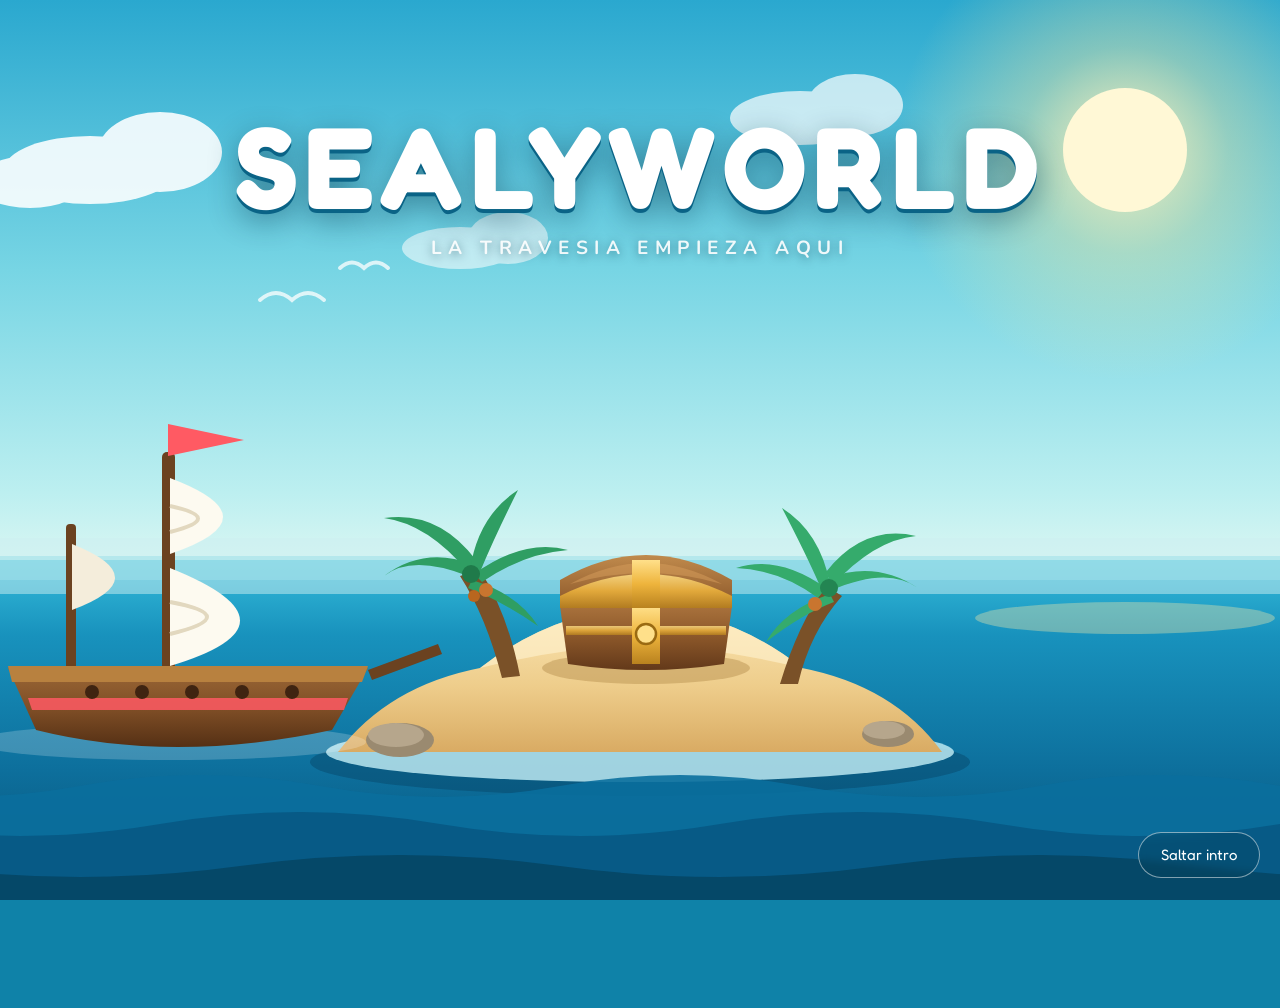
==== index.html @ 544be642 "Update #1" ====
<!DOCTYPE html>
<html lang="es">

<head>
  <meta charset="utf-8">
  <meta content="width=device-width, initial-scale=1.0, viewport-fit=cover" name="viewport">
  <title>Sealyworld &middot; Tienda</title>
  <meta name="description" content="Tienda oficial de Sealyworld. Consigue zafiros para equipamientos exclusivos y boosters dentro del servidor.">
  <meta name="theme-color" content="#0d7396">

  <link href="assets/img/favicon.svg" rel="icon" type="image/svg+xml">

  <!-- Fonts -->
  <link href="https://fonts.googleapis.com" rel="preconnect">
  <link href="https://fonts.gstatic.com" rel="preconnect" crossorigin>
  <link href="https://fonts.googleapis.com/css2?family=Fredoka:wght@400;500;600;700&family=Nunito:ital,wght@0,400;0,600;0,700;1,400&display=swap" rel="stylesheet">

  <link href="assets/css/base.css" rel="stylesheet">
  <link href="assets/css/intro.css" rel="stylesheet">
  <link href="assets/css/shop.css" rel="stylesheet">
</head>

<body>

  <!--==============================================================
       LA TRAVESIA
       Cortinilla de entrada: el barco llega a la isla, el cofre se
       abre y la camara se mete dentro. Al terminar se descubre la
       tienda. El SVG va EN LINEA (no en <object> ni <img>) porque el
       JS tiene que mover el barco, abrir la tapa y empujar la camara:
       desde fuera del documento no se puede tocar nada de eso.
  ===============================================================-->
  <div id="intro" class="intro">

    <svg class="intro__scene" viewBox="0 0 1600 900" preserveAspectRatio="xMidYMid slice" aria-hidden="true">
      <defs>
        <linearGradient id="g-sky" x1="0" y1="0" x2="0" y2="1">
          <stop offset="0"   stop-color="#2aa8cf"/>
          <stop offset=".45" stop-color="#77d5e4"/>
          <stop offset=".82" stop-color="#bceff0"/>
          <stop offset="1"   stop-color="#e9faf4"/>
        </linearGradient>
        <linearGradient id="g-sea" x1="0" y1="0" x2="0" y2="1">
          <stop offset="0"   stop-color="#35bcdb"/>
          <stop offset=".22" stop-color="#1892bd"/>
          <stop offset=".62" stop-color="#0d6f9c"/>
          <stop offset="1"   stop-color="#074f74"/>
        </linearGradient>
        <radialGradient id="g-sun" cx=".5" cy=".5" r=".5">
          <stop offset="0"   stop-color="#fff6c9" stop-opacity=".95"/>
          <stop offset=".45" stop-color="#ffe89a" stop-opacity=".38"/>
          <stop offset="1"   stop-color="#ffe89a" stop-opacity="0"/>
        </radialGradient>
        <linearGradient id="g-sand" x1="0" y1="0" x2="0" y2="1">
          <stop offset="0"   stop-color="#fbe6b4"/>
          <stop offset=".55" stop-color="#eecd8b"/>
          <stop offset="1"   stop-color="#d9ab63"/>
        </linearGradient>
        <linearGradient id="g-wood" x1="0" y1="0" x2="0" y2="1">
          <stop offset="0"   stop-color="#a9723c"/>
          <stop offset=".5"  stop-color="#8a5629"/>
          <stop offset="1"   stop-color="#63391a"/>
        </linearGradient>
        <linearGradient id="g-woodlid" x1="0" y1="0" x2="0" y2="1">
          <stop offset="0"   stop-color="#c08a4c"/>
          <stop offset="1"   stop-color="#8a5629"/>
        </linearGradient>
        <linearGradient id="g-gold" x1="0" y1="0" x2="0" y2="1">
          <stop offset="0"   stop-color="#ffe08a"/>
          <stop offset=".5"  stop-color="#eeb43c"/>
          <stop offset="1"   stop-color="#b9821f"/>
        </linearGradient>
        <linearGradient id="g-gem" x1=".2" y1="0" x2=".8" y2="1">
          <stop offset="0"   stop-color="#8fe4ff"/>
          <stop offset=".45" stop-color="#31a9f5"/>
          <stop offset="1"   stop-color="#0f5fd0"/>
        </linearGradient>
        <linearGradient id="g-beam" x1="0" y1="1" x2="0" y2="0">
          <stop offset="0"   stop-color="#9df1ff" stop-opacity=".8"/>
          <stop offset=".55" stop-color="#bff6ff" stop-opacity=".28"/>
          <stop offset="1"   stop-color="#ffffff" stop-opacity="0"/>
        </linearGradient>
        <linearGradient id="g-hull" x1="0" y1="0" x2="0" y2="1">
          <stop offset="0"   stop-color="#9c6836"/>
          <stop offset=".55" stop-color="#7c4c25"/>
          <stop offset="1"   stop-color="#553014"/>
        </linearGradient>
        <radialGradient id="g-halo" cx=".5" cy=".5" r=".5">
          <stop offset="0"   stop-color="#d6f8ff" stop-opacity=".95"/>
          <stop offset=".45" stop-color="#57c8f7" stop-opacity=".40"/>
          <stop offset="1"   stop-color="#57c8f7" stop-opacity="0"/>
        </radialGradient>
      </defs>

      <!-- CAMARA
           Todo lo que se ve vive aqui dentro. El zoom final es un unico
           transform sobre este grupo: por eso la escena entera se acerca
           en bloque, como una camara de verdad, y no pieza por pieza.
           En SVG el origen de transform es 0 0, asi que el encuadre lo
           calcula a mano intro.js. -->
      <g id="camera">

        <!-- Cielo -->
        <rect x="0" y="0" width="1600" height="600" fill="url(#g-sky)"/>
        <circle cx="1285" cy="150" r="230" fill="url(#g-sun)"/>
        <circle cx="1285" cy="150" r="62" fill="#fff8d6"/>

        <!-- Nubes. Cada banco a su ritmo: si comparten velocidad el cielo
             entero se lee como una sola imagen deslizandose. -->
        <g fill="#ffffff">
          <g class="cloud cloud--a" opacity=".88">
            <ellipse cx="250" cy="170" rx="86" ry="34"/>
            <ellipse cx="320" cy="152" rx="62" ry="40"/>
            <ellipse cx="190" cy="182" rx="54" ry="26"/>
          </g>
          <g class="cloud cloud--b" opacity=".7">
            <ellipse cx="960" cy="118" rx="70" ry="27"/>
            <ellipse cx="1015" cy="105" rx="48" ry="31"/>
          </g>
          <g class="cloud cloud--c" opacity=".55">
            <ellipse cx="620" cy="248" rx="58" ry="21"/>
            <ellipse cx="668" cy="238" rx="40" ry="26"/>
          </g>
        </g>

        <!-- Gaviotas -->
        <g class="gulls" fill="none" stroke="#ffffff" stroke-width="4" stroke-linecap="round" opacity=".75">
          <path d="M420 300 q16 -14 32 0 q16 -14 32 0"/>
          <path d="M500 268 q12 -11 24 0 q12 -11 24 0"/>
        </g>

        <!-- Mar -->
        <rect x="0" y="560" width="1600" height="340" fill="url(#g-sea)"/>
        <!-- Bruma en el horizonte: sin ella el agua arranca de golpe y la
             union con el cielo se lee como una regla trazada. -->
        <rect x="0" y="538" width="1600" height="56" fill="#cdeff2" opacity=".5"/>
        <rect x="0" y="556" width="1600" height="24" fill="#9fe0ea" opacity=".55"/>
        <ellipse cx="1285" cy="618" rx="150" ry="16" fill="#ffeaa7" opacity=".35"/>

        <!-- ISLA -->
        <g id="island">
          <ellipse cx="800" cy="762" rx="330" ry="34" fill="#053f60" opacity=".4"/>
          <ellipse cx="800" cy="752" rx="314" ry="30" fill="#c6f1f8" opacity=".8"/>
          <path d="M498 752 Q548 686 640 668 Q712 612 800 606 Q892 612 962 668 Q1054 686 1102 752 Z" fill="url(#g-sand)"/>
          <path d="M640 668 Q712 612 800 606 Q892 612 962 668 Q880 648 800 644 Q720 648 640 668 Z" fill="#fff2cd" opacity=".65"/>

          <!-- Palmeras. Se mecen desde la base del tronco. -->
          <g class="palm palm--l">
            <path d="M662 678 Q646 616 620 576 L640 570 Q668 614 680 676 Z" fill="#7a5128"/>
            <g fill="#2f9e63">
              <path d="M628 576 Q572 554 544 576 Q584 546 632 564 Z"/>
              <path d="M628 572 Q588 524 544 518 Q598 510 636 560 Z"/>
              <path d="M630 570 Q638 516 678 490 Q654 538 640 572 Z"/>
              <path d="M634 574 Q684 538 728 550 Q682 554 642 582 Z"/>
              <path d="M632 580 Q678 594 698 626 Q660 600 628 588 Z"/>
            </g>
            <circle cx="631" cy="574" r="9" fill="#1f7a4a"/>
            <circle cx="646" cy="590" r="7" fill="#c9752f"/>
            <circle cx="634" cy="596" r="6" fill="#b9661f"/>
          </g>
          <g class="palm palm--r">
            <path d="M940 684 Q958 624 986 586 L1002 596 Q970 632 958 684 Z" fill="#7a5128"/>
            <g fill="#35ab6c">
              <path d="M992 590 Q1048 566 1078 588 Q1036 560 988 578 Z"/>
              <path d="M992 586 Q1034 540 1076 536 Q1024 524 986 572 Z"/>
              <path d="M990 584 Q980 532 942 508 Q966 554 980 586 Z"/>
              <path d="M986 588 Q938 554 896 568 Q940 570 978 598 Z"/>
              <path d="M990 594 Q944 610 926 642 Q962 614 994 602 Z"/>
            </g>
            <circle cx="989" cy="588" r="9" fill="#238552"/>
            <circle cx="975" cy="604" r="7" fill="#c9752f"/>
          </g>

          <!-- Piedras al pie -->
          <ellipse cx="560" cy="740" rx="34" ry="17" fill="#9a8a70"/>
          <ellipse cx="556" cy="735" rx="28" ry="12" fill="#b6a68c"/>
          <ellipse cx="1048" cy="734" rx="26" ry="13" fill="#9a8a70"/>
          <ellipse cx="1044" cy="730" rx="21" ry="9" fill="#b6a68c"/>

          <!-- EL COFRE
               Punto de fuga de toda la cortinilla: la camara termina
               metida justo aqui, en (806, 612). Si mueves el cofre, mueve
               tambien ese punto en intro.js o el zoom apuntara a la arena. -->
          <g id="chest">
            <ellipse cx="806" cy="668" rx="104" ry="16" fill="#c09a58" opacity=".55"/>

            <!-- Resplandor que escapa al abrirse -->
            <circle id="chestHalo" cx="806" cy="596" r="190" fill="url(#g-halo)" opacity="0"/>

            <!-- BOCA DEL COFRE
                 Va dibujada por ENCIMA del borde superior del cuerpo (y=606)
                 y por DEBAJO de la tapa cerrada: es la franja que queda al
                 descubierto cuando la tapa se levanta. Si la metes dentro
                 del cuerpo, el frontal la tapa y el cofre se abre a nada. -->
            <g id="chestInside">
              <path d="M724 584 L888 584 L884 608 L728 608 Z" fill="#2c1709"/>
              <path d="M724 584 L888 584 L886 592 L726 592 Z" fill="#160b04"/>
              <g fill="url(#g-gem)" stroke="#0c4f9e" stroke-width="2.5">
                <path d="M748 600 l15 -14 15 14 -15 22 z"/>
                <path d="M786 594 l19 -18 19 18 -19 28 z"/>
                <path d="M834 602 l14 -13 14 13 -14 20 z"/>
              </g>
              <path id="chestBeam" d="M732 592 L880 592 L978 300 L634 300 Z" fill="url(#g-beam)" opacity="0"/>
            </g>

            <!-- Cuerpo -->
            <path d="M720 606 L892 606 L884 664 Q806 676 728 664 Z" fill="url(#g-wood)"/>
            <rect x="726" y="626" width="160" height="9" fill="url(#g-gold)" opacity=".8"/>
            <rect x="792" y="606" width="28" height="58" fill="url(#g-gold)"/>
            <circle cx="806" cy="634" r="10" fill="#ffe08a" stroke="#9a6a12" stroke-width="2.5"/>

            <!-- TAPA
                 Gira sobre su canto inferior izquierdo y ademas se aplasta
                 en vertical: ese scaleY es el escorzo, lo que hace que se
                 lea como una tapa abatida hacia atras y no como una tabla
                 despegada. transform-box: fill-box (en intro.css) mide el
                 origen contra la propia tapa y no contra el viewBox. -->
            <g id="chestLid">
              <path d="M720 608 L720 580 Q806 530 892 580 L892 608 Z" fill="url(#g-woodlid)"/>
              <path d="M730 584 Q806 542 882 584 Q806 562 730 584 Z" fill="#d79e5c" opacity=".5"/>
              <path d="M720 596 Q806 552 892 596 L892 608 L720 608 Z" fill="url(#g-gold)" opacity=".85"/>
              <rect x="792" y="560" width="28" height="48" fill="url(#g-gold)"/>
            </g>

            <!-- Destellos que saltan del cofre -->
            <g id="chestSparks" fill="#eafcff" opacity="0">
              <path class="spark spark--1" d="M700 566 l7 -16 7 16 16 7 -16 7 -7 16 -7 -16 -16 -7 z"/>
              <path class="spark spark--2" d="M898 592 l6 -13 6 13 13 6 -13 6 -6 13 -6 -13 -13 -6 z"/>
              <path class="spark spark--3" d="M806 512 l8 -18 8 18 18 8 -18 8 -8 18 -8 -18 -18 -8 z"/>
            </g>
          </g>
        </g>

        <!-- EL BARCO
             El grupo de fuera hace la travesia (un unico translateX que
             mueve el JS) y el de dentro el cabeceo. Van separados a
             proposito: en un mismo transform, cualquier retoque del
             recorrido se comeria el balanceo. -->
        <g id="ship">
          <g class="ship__bob">
            <ellipse cx="330" cy="742" rx="196" ry="18" fill="#ffffff" opacity=".2"/>

            <!-- Mastil mayor y velas -->
            <rect x="322" y="452" width="13" height="222" rx="5" fill="#6b4220"/>
            <path d="M328 452 L328 424 L404 440 L328 456 Z" fill="#ff5a63"/>
            <path d="M330 478 Q436 518 330 554 Z" fill="#fdfaf0"/>
            <path d="M330 568 Q470 624 330 666 Z" fill="#fdfaf0"/>
            <path d="M330 602 Q404 616 330 634" fill="none" stroke="#e2d8bf" stroke-width="4"/>
            <path d="M330 506 Q386 518 330 532" fill="none" stroke="#e2d8bf" stroke-width="4"/>

            <!-- Trinquete -->
            <rect x="226" y="524" width="10" height="150" rx="4" fill="#6b4220"/>
            <path d="M232 544 Q318 578 232 610 Z" fill="#f4eddb"/>

            <!-- Casco -->
            <path d="M168 668 L528 668 L492 730 Q332 764 196 730 Z" fill="url(#g-hull)"/>
            <path d="M168 666 L528 666 L522 682 L172 682 Z" fill="#b8813f"/>
            <path d="M188 698 L508 698 L504 710 L192 710 Z" fill="#ff5a63" opacity=".85"/>
            <g fill="#3f2411">
              <circle cx="252" cy="692" r="7"/>
              <circle cx="302" cy="692" r="7"/>
              <circle cx="352" cy="692" r="7"/>
              <circle cx="402" cy="692" r="7"/>
              <circle cx="452" cy="692" r="7"/>
            </g>
            <!-- Bauprés -->
            <path d="M528 670 L598 644 L602 654 L532 680 Z" fill="#6b4220"/>
          </g>
        </g>

        <!-- Olas de primer termino: pasan POR DELANTE del barco y de la
             isla. Son las que dan la sensacion de estar dentro del agua
             y no mirando una postal. -->
        <g class="surf">
          <path class="surf__a" d="M-240 786 Q-120 764 0 786 T240 786 T480 786 T720 786 T960 786 T1200 786 T1440 786 T1680 786 T1920 786 L1920 900 L-240 900 Z" fill="#0b6f9e" opacity=".9"/>
          <path class="surf__b" d="M-240 824 Q-100 800 40 824 T320 824 T600 824 T880 824 T1160 824 T1440 824 T1720 824 T2000 824 L2000 900 L-240 900 Z" fill="#075a86"/>
          <path class="surf__c" d="M-240 866 Q-80 844 80 866 T400 866 T720 866 T1040 866 T1360 866 T1680 866 T2000 866 L2000 900 L-240 900 Z" fill="#054868"/>
        </g>

      </g>

      <!-- Fogonazo final. Va FUERA de la camara: si escalara con ella el
           destello se deformaria justo en el fotograma que mas se mira. -->
      <rect id="flash" x="0" y="0" width="1600" height="900" fill="#e4fbff" opacity="0"/>
    </svg>

    <div class="intro__title">
      <p class="intro__brand">SEALYWORLD</p>
      <p class="intro__tag">La travesia empieza aqui</p>
    </div>

    <button type="button" class="intro__skip" id="introSkip">Saltar intro</button>
  </div>


  <!--==============================================================
       LA TIENDA
  ===============================================================-->
  <div class="page" id="page">

    <!-- Fondo del sitio: agua y olas. Fijo, el contenido navega encima. -->
    <div class="sea" aria-hidden="true">
      <div class="sea__waves"></div>
    </div>

    <header class="topbar">
      <div class="wrap topbar__inner">

        <button type="button" class="burger" id="burger" aria-label="Menu" aria-expanded="false">
          <span></span><span></span><span></span>
        </button>

        <nav class="nav" id="nav">
          <a href="#">Inicio</a>
          <a href="#" class="is-active" aria-current="page">Tienda</a>
          <a href="#">Recompensas</a>
          <a href="#">Tops</a>
          <a href="#">Sanciones</a>
          <a href="#">Equipo</a>
        </nav>

        <div class="topbar__actions">
          <a class="iconbtn" href="https://discord.gg/sealyworld" target="_blank" rel="noopener" aria-label="Discord">
            <svg viewBox="0 0 24 24" aria-hidden="true"><use href="#i-discord"/></svg>
          </a>
          <button type="button" class="ipbtn" id="ipBtn" title="Copiar IP del servidor">sealyworld.com</button>
          <button type="button" class="iconbtn" id="cartBtn" aria-label="Carrito">
            <svg viewBox="0 0 24 24" aria-hidden="true"><use href="#i-cart"/></svg>
            <span class="iconbtn__badge" id="cartCount" hidden>0</span>
          </button>
        </div>

      </div>
    </header>

    <main class="wrap">

      <!-- Fila 1: jugador + aviso -->
      <div class="strip strip--player">

        <section class="card player">
          <img class="player__skin" id="playerSkin" src="https://mc-heads.net/avatar/MHF_Steve/96" alt="" width="48" height="48">
          <form class="player__form" id="playerForm">
            <label class="player__label" for="playerName">Tu nombre de jugador</label>
            <div class="player__row">
              <input class="player__input" id="playerName" name="playerName" type="text" placeholder="Ej: SteveXD"
                     autocomplete="off" spellcheck="false" maxlength="16" required>
              <button class="player__go" type="submit" aria-label="Confirmar nombre">
                <svg viewBox="0 0 24 24" aria-hidden="true"><use href="#i-arrow"/></svg>
              </button>
            </div>
          </form>
        </section>

        <section class="card notice">
          <p>🏝️ Usa tus <strong>zafiros</strong> para obtener equipamientos exclusivos y boosters dentro del servidor 🌊</p>
        </section>

      </div>

      <!-- Fila 2: los paquetes -->
      <h2 class="sr-only">Paquetes de zafiros</h2>
      <div class="packs">

        <article class="card pack">
          <header class="pack__head">
            <p class="pack__amount">100</p>
            <p class="pack__unit">Zafiros</p>
          </header>
          <div class="pack__art">
            <img src="assets/img/products/gems.svg" alt="Tres zafiros sueltos" width="200" height="200" loading="lazy">
          </div>
          <p class="pack__price"><span>$</span>3.07</p>
          <button type="button" class="pack__buy" data-sku="zaf-100" data-name="100 Zafiros" data-price="3.07">Comprar</button>
        </article>

        <article class="card pack">
          <header class="pack__head">
            <p class="pack__amount">500</p>
            <p class="pack__unit">Zafiros</p>
          </header>
          <div class="pack__art">
            <img src="assets/img/products/pouch.svg" alt="Bolsa llena de zafiros" width="200" height="200" loading="lazy">
          </div>
          <p class="pack__price"><span>$</span>14.99</p>
          <button type="button" class="pack__buy" data-sku="zaf-500" data-name="500 Zafiros" data-price="14.99">Comprar</button>
        </article>

        <article class="card pack">
          <header class="pack__head">
            <p class="pack__amount">1000</p>
            <p class="pack__unit">Zafiros</p>
          </header>
          <div class="pack__art">
            <img src="assets/img/products/chest.svg" alt="Cofre repleto de zafiros" width="200" height="200" loading="lazy">
          </div>
          <p class="pack__price"><span>$</span>24.99</p>
          <button type="button" class="pack__buy" data-sku="zaf-1000" data-name="1000 Zafiros" data-price="24.99">Comprar</button>
        </article>

        <article class="card pack">
          <header class="pack__head">
            <p class="pack__amount">2500</p>
            <p class="pack__unit">Zafiros</p>
          </header>
          <div class="pack__art">
            <img src="assets/img/products/barrel.svg" alt="Barril desbordado de zafiros" width="200" height="200" loading="lazy">
          </div>
          <p class="pack__price"><span>$</span>56.72</p>
          <button type="button" class="pack__buy" data-sku="zaf-2500" data-name="2500 Zafiros" data-price="56.72">Comprar</button>
        </article>

      </div>

      <!-- Fila 3: ayuda + top donador -->
      <div class="strip strip--help">

        <section class="card help">
          <h2 class="help__title">&iquest;Necesitas ayuda?</h2>
          <p class="help__text">Unete a nuestro Discord y crea un ticket o lee nuestras preguntas de ayuda rapida</p>
          <div class="help__actions">
            <a class="btn btn--soft" href="https://discord.gg/sealyworld" target="_blank" rel="noopener">
              <svg viewBox="0 0 24 24" aria-hidden="true"><use href="#i-discord"/></svg> Discord
            </a>
            <a class="btn btn--soft" href="#">
              <svg viewBox="0 0 24 24" aria-hidden="true"><use href="#i-help"/></svg> Preguntas
            </a>
          </div>
        </section>

        <section class="card donor">
          <p class="donor__title">
            <svg viewBox="0 0 24 24" aria-hidden="true"><use href="#i-trophy"/></svg> Top donador
          </p>
          <div class="donor__body">
            <img class="donor__skin" src="https://mc-heads.net/body/myclass/140" alt="Skin de myclass" width="70" height="140" loading="lazy">
            <div>
              <p class="donor__name">myclass</p>
              <p class="donor__note">Quien mas ha gastado este mes.</p>
            </div>
          </div>
        </section>

      </div>

    </main>

    <footer class="wrap">
      <div class="card foot">
        <a class="foot__logo" href="#" aria-label="Sealyworld">
          <img src="assets/img/ui/logo.svg" alt="Sealyworld" width="150" height="58">
        </a>
        <div class="foot__legal">
          <p>&copy; 2025 Sealyworld. Todos los derechos reservados.</p>
          <p>No afiliado con Mojang Studios ni Microsoft.</p>
        </div>
        <div class="foot__social">
          <a href="#" aria-label="YouTube"><svg viewBox="0 0 24 24" aria-hidden="true"><use href="#i-youtube"/></svg></a>
          <a href="https://discord.gg/sealyworld" target="_blank" rel="noopener" aria-label="Discord"><svg viewBox="0 0 24 24" aria-hidden="true"><use href="#i-discord"/></svg></a>
          <a href="#" aria-label="X"><svg viewBox="0 0 24 24" aria-hidden="true"><use href="#i-x"/></svg></a>
        </div>
      </div>
    </footer>

  </div>


  <!-- Carrito -->
  <div class="drawer" id="drawer" hidden>
    <div class="drawer__veil" data-close></div>
    <aside class="drawer__panel" role="dialog" aria-modal="true" aria-labelledby="drawerTitle">
      <header class="drawer__head">
        <h2 id="drawerTitle">Tu carrito</h2>
        <button type="button" class="drawer__close" data-close aria-label="Cerrar">
          <svg viewBox="0 0 24 24" aria-hidden="true"><use href="#i-close"/></svg>
        </button>
      </header>
      <ul class="drawer__list" id="cartList"></ul>
      <p class="drawer__empty" id="cartEmpty">Todavia no has echado nada al cofre.</p>
      <footer class="drawer__foot">
        <p class="drawer__total"><span>Total</span><strong id="cartTotal">$0.00</strong></p>
        <button type="button" class="btn btn--buy" id="checkout">Finalizar compra</button>
        <p class="drawer__for" id="cartFor" hidden></p>
      </footer>
    </aside>
  </div>

  <div class="toast" id="toast" role="status" aria-live="polite"></div>


  <!-- Iconos. Un solo sprite al final del documento: sin fuente de iconos
       ni peticion extra, y cada <use> se pinta con currentColor. -->
  <svg width="0" height="0" style="position:absolute" aria-hidden="true" focusable="false">
    <symbol id="i-discord" viewBox="0 0 24 24"><path fill="currentColor" d="M19.3 5.34A16.5 16.5 0 0 0 15.2 4l-.28.57a13 13 0 0 1 3.6 1.5 12.9 12.9 0 0 0-11-.01A12.9 12.9 0 0 1 11.1 4.6L10.8 4a16.5 16.5 0 0 0-4.1 1.34C3.9 9.7 3.2 14 3.5 18.2a16.6 16.6 0 0 0 5 2.5l1-1.6a10.8 10.8 0 0 1-1.7-.8l.4-.3a11.6 11.6 0 0 0 9.6 0l.4.3a10.8 10.8 0 0 1-1.7.8l1 1.6a16.6 16.6 0 0 0 5-2.5c.4-4.9-.7-9.2-3.2-12.9ZM9.3 15.6c-1 0-1.8-.9-1.8-2s.8-2 1.8-2 1.8.9 1.8 2-.8 2-1.8 2Zm5.4 0c-1 0-1.8-.9-1.8-2s.8-2 1.8-2 1.8.9 1.8 2-.8 2-1.8 2Z"/></symbol>
    <symbol id="i-cart" viewBox="0 0 24 24"><path fill="currentColor" d="M6.2 5h13.3a1 1 0 0 1 1 1.2l-1.3 6.4a2 2 0 0 1-2 1.6H8.4a2 2 0 0 1-2-1.6L5 5.3 4.6 3.4A.8.8 0 0 0 3.8 3H2.2a1 1 0 0 1 0-2h1.6a2.8 2.8 0 0 1 2.7 2.2L6.2 5Zm2.3 16a1.7 1.7 0 1 0 0-3.4 1.7 1.7 0 0 0 0 3.4Zm9 0a1.7 1.7 0 1 0 0-3.4 1.7 1.7 0 0 0 0 3.4Z"/></symbol>
    <symbol id="i-arrow" viewBox="0 0 24 24"><path fill="none" stroke="currentColor" stroke-width="2.4" stroke-linecap="round" stroke-linejoin="round" d="M4 12h15m-6-6 6 6-6 6"/></symbol>
    <symbol id="i-help" viewBox="0 0 24 24"><path fill="currentColor" d="M12 2a10 10 0 1 0 0 20 10 10 0 0 0 0-20Zm0 16.2a1.3 1.3 0 1 1 0-2.6 1.3 1.3 0 0 1 0 2.6Zm1.7-6.1c-.7.5-.8.7-.8 1.2v.3h-1.9v-.4c0-1.3.4-1.9 1.4-2.6.8-.5 1-.8 1-1.3 0-.6-.5-1-1.3-1-.8 0-1.4.5-1.5 1.3H8.7c.1-1.8 1.4-3 3.4-3 2 0 3.3 1.1 3.3 2.7 0 1-.5 1.8-1.7 2.5Z"/></symbol>
    <symbol id="i-trophy" viewBox="0 0 24 24"><path fill="currentColor" d="M18 4h2.5a1 1 0 0 1 1 1v1.5A4.5 4.5 0 0 1 17.6 11 6 6 0 0 1 13 14.8V18h2.5a1 1 0 0 1 1 1v1h-9v-1a1 1 0 0 1 1-1H11v-3.2A6 6 0 0 1 6.4 11 4.5 4.5 0 0 1 2.5 6.5V5a1 1 0 0 1 1-1H6V3h12v1Zm0 2v3.3a2.5 2.5 0 0 0 1.5-2.3V6H18ZM6 6H4.5v1a2.5 2.5 0 0 0 1.5 2.3V6Z"/></symbol>
    <symbol id="i-close" viewBox="0 0 24 24"><path fill="none" stroke="currentColor" stroke-width="2.4" stroke-linecap="round" d="m6 6 12 12M18 6 6 18"/></symbol>
    <symbol id="i-youtube" viewBox="0 0 24 24"><path fill="currentColor" d="M22.5 7.3a2.8 2.8 0 0 0-2-2C18.8 4.9 12 4.9 12 4.9s-6.8 0-8.5.4a2.8 2.8 0 0 0-2 2A29 29 0 0 0 1.1 12a29 29 0 0 0 .4 4.7 2.8 2.8 0 0 0 2 2c1.7.4 8.5.4 8.5.4s6.8 0 8.5-.4a2.8 2.8 0 0 0 2-2 29 29 0 0 0 .4-4.7 29 29 0 0 0-.4-4.7ZM9.8 15.2V8.8l5.7 3.2-5.7 3.2Z"/></symbol>
    <symbol id="i-x" viewBox="0 0 24 24"><path fill="currentColor" d="M17.5 3h3.1l-6.8 7.8L21.8 21h-6.2l-4.9-6.4L5 21H1.9l7.3-8.3L2.4 3h6.3l4.4 5.8L17.5 3Zm-1.1 16.1h1.7L7.7 4.8H5.9l10.5 14.3Z"/></symbol>
  </svg>

  <script src="assets/js/intro.js"></script>
  <script src="assets/js/shop.js"></script>

</body>

</html>
---- assets/css/base.css ----
/**
* SEALYWORLD - Base
* Variables, reinicio y las tres piezas que se repiten en toda la tienda:
* el agua del fondo, la tarjeta y los botones.
*
* Indice:
*   1. Variables
*   2. Reinicio
*   3. El agua (fondo del sitio)
*   4. La tarjeta
*   5. Botones
*   6. Utilidades
*/

/*--------------------------------------------------------------
# 1. Variables
--------------------------------------------------------------*/
:root {
  /* El agua. De la espuma del bajio al azul de fondo. */
  --sea-100: #7fd3e6;
  --sea-300: #2fa6c6;
  --sea-500: #0f82a8;   /* color de pagina */
  --sea-700: #0a6386;
  --sea-900: #064a67;

  /* El cristal de las tarjetas: blanco lavado sobre el agua. Es un color
     TRANSLUCIDO a proposito; encima de las olas del fondo cada tarjeta
     recoge un tono distinto y por eso la pagina no se ve plana. */
  --glass: rgb(226 246 252 / 0.24);
  --glass-strong: rgb(226 246 252 / 0.34);
  --glass-edge: rgb(255 255 255 / 0.22);

  --blue: #0f8ede;        /* boton de compra */
  --blue-lit: #2ba6f2;
  --gold: #ffd75e;        /* pestana activa y borde del top donador */
  --gold-deep: #e0a51f;

  --ink: #ffffff;
  --ink-soft: rgb(255 255 255 / 0.82);
  --ink-faint: rgb(255 255 255 / 0.58);

  --radius: 20px;
  --radius-sm: 13px;
  --wrap: 1180px;

  --display: "Fredoka", "Trebuchet MS", system-ui, sans-serif;
  --body: "Nunito", system-ui, -apple-system, "Segoe UI", sans-serif;

  /* La sombra es MUY suave: con el fondo claro una sombra dura convierte
     cada tarjeta en un recorte pegado encima. */
  --lift: 0 10px 26px rgb(4 45 66 / 0.18);
}

/*--------------------------------------------------------------
# 2. Reinicio
--------------------------------------------------------------*/
*,
*::before,
*::after { box-sizing: border-box; }

html { -webkit-text-size-adjust: 100%; }

body {
  margin: 0;
  min-height: 100svh;
  font-family: var(--body);
  font-size: 16px;
  line-height: 1.6;
  color: var(--ink);
  background: var(--sea-500);
  overflow-x: hidden;
}

img, svg { display: block; max-width: 100%; }
img { height: auto; }

h1, h2, h3, p { margin: 0; }

h1, h2, h3 {
  font-family: var(--display);
  font-weight: 600;
  line-height: 1.2;
}

a { color: inherit; text-decoration: none; }

button, input {
  font: inherit;
  color: inherit;
}

button { cursor: pointer; }

:focus-visible {
  outline: 3px solid var(--gold);
  outline-offset: 3px;
}

::selection {
  background: var(--gold);
  color: #08384d;
}

/*--------------------------------------------------------------
# 3. El agua (fondo del sitio)
--------------------------------------------------------------*/
/* Fijo y detras de todo: el contenido navega por encima. */
.sea {
  position: fixed;
  inset: 0;
  z-index: -1;
  overflow: hidden;
  background:
    radial-gradient(120% 80% at 50% -10%, #2ba3c6 0, transparent 60%),
    linear-gradient(180deg, #1490b7 0, #0f82a8 42%, #0a6a8e 100%);
}

/* Las olas van en un elemento aparte y MAS ANCHO que la ventana: el
   desplazamiento lateral tiene que poder correr sin descubrir el borde. */
.sea__waves {
  position: absolute;
  top: 0;
  left: -25%;
  width: 150%;
  height: 100%;
  background: url("../img/bg/waves.svg") repeat-y center top / 100% auto;
  opacity: .9;
  will-change: transform;
  animation: sea-drift 38s ease-in-out infinite alternate;
}

@keyframes sea-drift {
  from { transform: translate3d(-2.5%, 0, 0); }
  to   { transform: translate3d(2.5%, 0, 0); }
}

/*--------------------------------------------------------------
# 4. La tarjeta
--------------------------------------------------------------*/
/* Todo bloque de la tienda es una de estas. El desenfoque de fondo es lo
   que convierte el translucido en cristal: sin el, las olas se leen
   nitidas a traves de la tarjeta y el texto pierde el contraste. */
/* El brillo del canto superior va en un inset del box-shadow y NO en un
   ::before. Un pseudoelemento posicionado se pinta por encima del
   contenido de la tarjeta y lavaba las cifras grandes de los paquetes. */
.card {
  position: relative;
  border-radius: var(--radius);
  background: var(--glass);
  border: 1px solid var(--glass-edge);
  box-shadow: var(--lift), inset 0 1px 0 rgb(255 255 255 / 0.3);
  backdrop-filter: blur(6px) saturate(115%);
  -webkit-backdrop-filter: blur(6px) saturate(115%);
}

.wrap {
  width: 100%;
  max-width: var(--wrap);
  margin-inline: auto;
  padding-inline: 18px;
}

/*--------------------------------------------------------------
# 5. Botones
--------------------------------------------------------------*/
.btn {
  display: inline-flex;
  align-items: center;
  justify-content: center;
  gap: 9px;
  padding: 12px 26px;
  border: 0;
  border-radius: var(--radius-sm);
  font-family: var(--display);
  font-size: 16px;
  font-weight: 500;
  transition: transform .18s ease, background-color .18s ease, box-shadow .18s ease;
}

.btn svg { width: 19px; height: 19px; flex: none; }

.btn:hover { transform: translateY(-2px); }
.btn:active { transform: translateY(0); }

.btn--soft {
  background: var(--glass-strong);
  color: var(--ink);
  border: 1px solid var(--glass-edge);
}

.btn--soft:hover { background: rgb(226 246 252 / 0.46); }

.btn--buy {
  width: 100%;
  background: var(--blue);
  color: #fff;
  letter-spacing: .06em;
  text-transform: uppercase;
  box-shadow: 0 5px 0 #0a6aa8;
}

.btn--buy:hover { background: var(--blue-lit); }

/* El boton se hunde: baja lo mismo que mide su reborde inferior, asi que
   al pulsar parece que se aplasta contra la tarjeta. */
.btn--buy:active {
  transform: translateY(5px);
  box-shadow: 0 0 0 #0a6aa8;
}

/* Carrito vacio: el boton sigue ahi (quitarlo mueve el pie del panel)
   pero deja claro que no hay nada que pagar. */
.btn--buy:disabled {
  background: rgb(255 255 255 / 0.16);
  color: var(--ink-faint);
  box-shadow: none;
  cursor: not-allowed;
  transform: none;
}

/*--------------------------------------------------------------
# 6. Utilidades
--------------------------------------------------------------*/
.sr-only {
  position: absolute;
  width: 1px;
  height: 1px;
  margin: -1px;
  padding: 0;
  overflow: hidden;
  clip-path: inset(50%);
  white-space: nowrap;
}

[hidden] { display: none !important; }

/* Con movimiento reducido se apagan las animaciones de la tienda. La
   travesia queda fuera (body.is-intro): intro.js ya decide por su cuenta
   si se muestra, y solo llega a tener esa clase cuando SI toca verla. */
@media (prefers-reduced-motion: reduce) {
  body:not(.is-intro) *,
  body:not(.is-intro) *::before,
  body:not(.is-intro) *::after {
    animation-duration: .001ms !important;
    animation-iteration-count: 1 !important;
    transition-duration: .001ms !important;
  }
}
---- assets/css/intro.css ----
/**
* SEALYWORLD - La travesia
* La cortinilla de entrada. Cada tramo de la secuencia es una clase que
* intro.js va encendiendo sobre #intro; aqui solo esta escrito COMO se ve
* cada tramo, nunca CUANDO. Los tiempos viven todos en intro.js.
*
*   (sin clase)   el barco esta fuera de plano, a la izquierda
*   .is-sailing   navega hasta la isla
*   .is-open      salta la tapa: luz, haz y destellos
*   .is-zooming   la camara entra en el cofre
*   .is-flash     fogonazo blanco que cubre el corte
*   .is-done      se retira y aparece la tienda
*
* Indice:
*   1. El telon
*   2. Cielo y agua en movimiento
*   3. El barco
*   4. El cofre
*   5. La camara y el fogonazo
*   6. Rotulo y boton de saltar
*   7. Movimiento reducido
*/

/*--------------------------------------------------------------
# 1. El telon
--------------------------------------------------------------*/
.intro {
  position: fixed;
  inset: 0;
  z-index: 100;
  overflow: hidden;
  background: #77d5e4;
  transition: opacity .55s ease;
}

.intro__scene {
  width: 100%;
  height: 100%;
}

/* Mientras corre la cortinilla la tienda ni se ve ni se puede tocar, y la
   pagina no scrollea: cualquier rueda de raton durante el zoom rompe el
   plano. */
body.is-intro { overflow: hidden; }

body.is-intro .page {
  opacity: 0;
  pointer-events: none;
}

.page {
  transition: opacity .7s ease;
}

/* Al terminar, el telon se aparta y deja de existir para el raton. */
.intro.is-done {
  opacity: 0;
  pointer-events: none;
}

/*--------------------------------------------------------------
# 2. Cielo y agua en movimiento
--------------------------------------------------------------*/
.cloud {
  will-change: transform;
  animation: drift 64s linear infinite;
}

.cloud--b { animation-duration: 86s; animation-delay: -30s; }
.cloud--c { animation-duration: 52s; animation-delay: -14s; }

@keyframes drift {
  from { transform: translateX(-380px); }
  to   { transform: translateX(1900px); }
}

.gulls {
  transform-box: view-box;
  animation: gulls 26s ease-in-out infinite;
}

@keyframes gulls {
  0%   { transform: translate(-260px, 40px); opacity: 0; }
  12%  { opacity: .75; }
  88%  { opacity: .75; }
  100% { transform: translate(1100px, -60px); opacity: 0; }
}

/* Las olas de primer termino. Cada banda es mas ancha que el viewBox por
   ambos lados, asi que puede correr sin que asome el extremo. */
.surf > path {
  will-change: transform;
  animation: swell 9s ease-in-out infinite alternate;
}

.surf__b { animation-duration: 7s; animation-delay: -2s; }
.surf__c { animation-duration: 5.5s; animation-delay: -1s; }

@keyframes swell {
  from { transform: translate(-120px, 4px); }
  to   { transform: translate(120px, -4px); }
}

.palm {
  transform-box: fill-box;
  transform-origin: 50% 100%;   /* la base del tronco: la palmera se mece, no se desliza */
  animation: sway 6.5s ease-in-out infinite alternate;
}

.palm--r { animation-duration: 5.4s; animation-delay: -1.8s; }

@keyframes sway {
  from { transform: rotate(-1.6deg); }
  to   { transform: rotate(1.6deg); }
}

/*--------------------------------------------------------------
# 3. El barco
--------------------------------------------------------------*/
/* Arranca fuera de plano por la izquierda. */
#ship {
  transform: translateX(-1320px);
  transition: transform 4.6s cubic-bezier(.22, .58, .22, 1);
}

/* La llegada: frena al final (la curva de arriba) como un barco que va
   perdiendo empuje al acercarse a la orilla. */
.intro.is-sailing #ship { transform: translateX(0); }

/* Cabeceo. Va en un grupo interior para que no pelee con el translate del
   recorrido: si compartieran transform, tocar uno borraria el otro. */
.ship__bob {
  transform-box: fill-box;
  transform-origin: 50% 90%;
  animation: bob 3.4s ease-in-out infinite;
}

@keyframes bob {
  0%, 100% { transform: translateY(0) rotate(-1.4deg); }
  50%      { transform: translateY(-9px) rotate(1.4deg); }
}

/*--------------------------------------------------------------
# 4. El cofre
--------------------------------------------------------------*/
#chestLid {
  transform-box: fill-box;
  transform-origin: 4% 100%;   /* canto inferior izquierdo: la bisagra */
  /* El rebote del final de la curva es lo que le da el golpe de tapa. */
  transition: transform .8s cubic-bezier(.34, 1.5, .5, 1);
}

.intro.is-open #chestLid {
  transform: translateY(-58px) rotate(-19deg) scaleY(.78);
}

#chestHalo,
#chestBeam,
#chestSparks {
  transition: opacity .7s ease;
}

.intro.is-open #chestHalo { opacity: 1; }
.intro.is-open #chestSparks { opacity: 1; transition-delay: .3s; }

/* El haz entra un poco despues que la tapa. Si sale a la vez se lee como
   un interruptor; con el retardo parece que la luz escapa al abrirse. */
.intro.is-open #chestBeam { opacity: 1; transition-delay: .18s; }

/* El halo late: sin esto la luz se queda quieta y parece un circulo
   pegado, no algo que sale del cofre. */
.intro.is-open #chestHalo {
  transform-box: fill-box;
  transform-origin: 50% 50%;
  animation: halo 1.9s ease-in-out infinite;
}

@keyframes halo {
  0%, 100% { transform: scale(1);    opacity: .85; }
  50%      { transform: scale(1.12); opacity: 1; }
}

.spark {
  transform-box: fill-box;
  transform-origin: 50% 50%;
  animation: spark 1.6s ease-in-out infinite;
}

.spark--2 { animation-duration: 2.1s; animation-delay: -.6s; }
.spark--3 { animation-duration: 1.3s; animation-delay: -.9s; }

@keyframes spark {
  0%, 100% { transform: scale(.5) rotate(0deg);   opacity: .25; }
  50%      { transform: scale(1.2) rotate(90deg); opacity: 1; }
}

/*--------------------------------------------------------------
# 5. La camara y el fogonazo
--------------------------------------------------------------*/
/* El transform lo escribe intro.js (necesita el punto exacto del cofre
   para calcular el encuadre). Aqui solo va como se mueve.
   La curva arranca despacio y se dispara al final: asi el ultimo tramo
   del zoom pasa deprisa y el corte a la tienda no da tiempo a verse. */
#camera {
  transform-box: view-box;   /* el encuadre se mide contra el viewBox, no contra el dibujo */
  transform-origin: 0 0;
  transition: transform 2.3s cubic-bezier(.62, 0, .82, .34);
}

#flash {
  transition: opacity .5s ease-in;
}

.intro.is-flash #flash { opacity: 1; }

/*--------------------------------------------------------------
# 6. Rotulo y boton de saltar
--------------------------------------------------------------*/
.intro__title {
  position: absolute;
  top: 12vh;
  left: 0;
  right: 0;
  text-align: center;
  padding-inline: 18px;
  pointer-events: none;
  transition: opacity .5s ease, transform .5s ease;
}

.intro__brand {
  font-family: var(--display);
  font-size: clamp(44px, 9vw, 116px);
  font-weight: 700;
  letter-spacing: .06em;
  line-height: 1;
  color: #fff;
  text-shadow:
    0 4px 0 #0a6386,
    0 10px 30px rgb(6 46 66 / .45);
  animation: brand-in 1.1s cubic-bezier(.2, .9, .3, 1.3) both;
}

.intro__tag {
  margin-top: 10px;
  font-size: clamp(14px, 2.2vw, 19px);
  font-weight: 700;
  letter-spacing: .34em;
  text-transform: uppercase;
  color: rgb(255 255 255 / .9);
  text-shadow: 0 2px 10px rgb(6 46 66 / .5);
  animation: brand-in 1.1s .2s cubic-bezier(.2, .9, .3, 1.3) both;
}

@keyframes brand-in {
  from { opacity: 0; transform: translateY(-26px) scale(.92); }
  to   { opacity: 1; transform: none; }
}

/* En cuanto la camara se lanza, el rotulo se va: si se queda, se escala
   con el plano y estorba justo en el momento del zoom. */
.intro.is-zooming .intro__title,
.intro.is-zooming .intro__skip {
  opacity: 0;
  transform: translateY(-18px);
}

.intro__skip {
  position: absolute;
  right: calc(20px + env(safe-area-inset-right, 0px));
  bottom: calc(22px + env(safe-area-inset-bottom, 0px));
  padding: 10px 22px;
  border: 1px solid rgb(255 255 255 / .5);
  border-radius: 999px;
  background: rgb(6 60 84 / .3);
  color: #fff;
  font-family: var(--display);
  font-size: 15px;
  backdrop-filter: blur(4px);
  -webkit-backdrop-filter: blur(4px);
  transition: opacity .4s ease, transform .4s ease, background-color .2s ease;
}

.intro__skip:hover { background: rgb(6 60 84 / .55); }

/*--------------------------------------------------------------
# 7. Movimiento reducido
--------------------------------------------------------------*/
/* Aqui no hay nada a proposito: con movimiento reducido intro.js quita el
   telon del documento antes de pintarlo (salvo en /#zarpar). Ponerle un
   display:none desde CSS tambien lo ocultaria al forzarlo. */
---- assets/css/shop.css ----
/**
* SEALYWORLD - La tienda
*
* Indice:
*   1. Barra superior
*   2. Fila del jugador y el aviso
*   3. Los paquetes
*   4. Ayuda y top donador
*   5. Pie
*   6. Carrito
*   7. Aviso flotante
*   8. Pantallas estrechas
*/

.page {
  display: flex;
  flex-direction: column;
  min-height: 100svh;
  padding-top: env(safe-area-inset-top, 0px);
}

/* Toda la tienda respira con el mismo hueco entre bloques. Un unico
   numero: si cambia el aire, cambia en un sitio. */
.strip,
.packs {
  --gap: 16px;
}

/*--------------------------------------------------------------
# 1. Barra superior
--------------------------------------------------------------*/
.topbar { padding: 26px 0 22px; }

.topbar__inner {
  display: flex;
  align-items: center;
  gap: 18px;
}

.nav {
  display: flex;
  align-items: center;
  gap: clamp(14px, 2vw, 30px);
  margin-right: auto;
  font-family: var(--display);
  font-weight: 600;
  font-size: clamp(15px, 1.5vw, 21px);
  letter-spacing: .02em;
  text-transform: uppercase;
}

.nav a {
  position: relative;
  color: var(--ink);
  padding-bottom: 4px;
  transition: color .18s ease;
}

.nav a:hover { color: var(--gold); }

.nav a.is-active { color: var(--gold); }

/* Subrayado que solo existe en la pestana activa. Va en ::after y no en
   border-bottom para que no empuje a los demas enlaces. */
.nav a.is-active::after {
  content: "";
  position: absolute;
  left: 0;
  right: 0;
  bottom: 0;
  height: 3px;
  border-radius: 3px;
  background: var(--gold);
}

.topbar__actions {
  display: flex;
  align-items: center;
  gap: 10px;
}

.iconbtn {
  position: relative;
  display: grid;
  place-items: center;
  width: 50px;
  height: 46px;
  border: 1px solid var(--glass-edge);
  border-radius: var(--radius-sm);
  background: var(--glass);
  color: var(--ink);
  transition: background-color .18s ease, transform .18s ease;
}

.iconbtn:hover {
  background: var(--glass-strong);
  transform: translateY(-2px);
}

.iconbtn svg { width: 23px; height: 23px; }

/* Contador del carrito: colgado de la esquina, sin ocupar sitio. */
.iconbtn__badge {
  position: absolute;
  top: -6px;
  right: -6px;
  min-width: 21px;
  height: 21px;
  padding: 0 5px;
  border-radius: 999px;
  background: var(--gold);
  color: #0a4c68;
  font-family: var(--display);
  font-size: 12px;
  font-weight: 600;
  line-height: 21px;
  text-align: center;
}

.ipbtn {
  height: 46px;
  padding: 0 clamp(14px, 2vw, 26px);
  border: 1px solid var(--glass-edge);
  border-radius: var(--radius-sm);
  background: var(--glass);
  font-family: var(--display);
  font-weight: 500;
  font-size: clamp(14px, 1.3vw, 17px);
  letter-spacing: .05em;
  text-transform: uppercase;
  white-space: nowrap;
  transition: background-color .18s ease, transform .18s ease;
}

.ipbtn:hover {
  background: var(--glass-strong);
  transform: translateY(-2px);
}

/* Boton de menu: solo aparece en pantallas estrechas (bloque 8). */
.burger {
  display: none;
  flex-direction: column;
  justify-content: center;
  gap: 5px;
  width: 50px;
  height: 46px;
  padding: 0 13px;
  border: 1px solid var(--glass-edge);
  border-radius: var(--radius-sm);
  background: var(--glass);
}

.burger span {
  height: 3px;
  border-radius: 3px;
  background: var(--ink);
  transition: transform .22s ease, opacity .22s ease;
}

.burger[aria-expanded="true"] span:nth-child(1) { transform: translateY(8px) rotate(45deg); }
.burger[aria-expanded="true"] span:nth-child(2) { opacity: 0; }
.burger[aria-expanded="true"] span:nth-child(3) { transform: translateY(-8px) rotate(-45deg); }

/*--------------------------------------------------------------
# 2. Fila del jugador y el aviso
--------------------------------------------------------------*/
/* La proporcion no es caprichosa: el aviso necesita caber en dos lineas
   a 1180px y la tarjeta del jugador solo tiene que alojar el campo. */
.strip {
  display: grid;
  gap: var(--gap);
  margin-bottom: var(--gap);
}

.strip--player { grid-template-columns: 1fr 1.74fr; }
.strip--help   { grid-template-columns: 1.74fr 1fr; }

.player {
  display: flex;
  align-items: center;
  gap: 16px;
  padding: 18px 22px;
}

/* La cabeza es un PNG de 8x8 pixeles ampliado: sin pixelated el navegador
   lo suaviza y deja de parecer Minecraft. */
.player__skin {
  width: 52px;
  height: 52px;
  flex: none;
  border-radius: 9px;
  image-rendering: pixelated;
  background: rgb(255 255 255 / .12);
}

.player__form { flex: 1; min-width: 0; }

.player__label {
  display: block;
  margin-bottom: 7px;
  font-size: 14px;
  font-weight: 600;
  color: var(--ink-soft);
}

.player__row {
  display: flex;
  gap: 9px;
}

.player__input {
  flex: 1;
  min-width: 0;
  height: 46px;
  padding: 0 16px;
  border: 1px solid var(--glass-edge);
  border-radius: 12px;
  background: rgb(255 255 255 / .14);
  color: var(--ink);
  font-size: 16px;
  transition: background-color .18s ease;
}

.player__input::placeholder { color: var(--ink-faint); }
.player__input:focus { background: rgb(255 255 255 / .24); }

.player__go {
  display: grid;
  place-items: center;
  width: 46px;
  height: 46px;
  flex: none;
  border: 1px solid var(--glass-edge);
  border-radius: 12px;
  background: var(--glass-strong);
  color: var(--ink);
  transition: background-color .18s ease;
}

.player__go:hover { background: rgb(226 246 252 / .5); }
.player__go svg { width: 21px; height: 21px; }

.notice {
  display: grid;
  place-items: center;
  padding: 20px clamp(20px, 4vw, 46px);
  text-align: center;
}

.notice p {
  font-family: var(--display);
  font-weight: 600;
  font-size: clamp(15px, 1.6vw, 23px);
  line-height: 1.35;
  text-transform: uppercase;
  text-shadow: 0 2px 8px rgb(6 46 66 / .25);
}

.notice strong { color: var(--gold); font-weight: 600; }

/*--------------------------------------------------------------
# 3. Los paquetes
--------------------------------------------------------------*/
.packs {
  display: grid;
  grid-template-columns: repeat(4, 1fr);
  gap: var(--gap);
  margin-bottom: var(--gap);
}

/* overflow: hidden es lo que permite que el boton llegue al filo de la
   tarjeta y aun asi respete las esquinas redondeadas. */
.pack {
  display: flex;
  flex-direction: column;
  overflow: hidden;
  padding-top: 22px;
  transition: transform .22s ease, box-shadow .22s ease;
}

.pack:hover {
  transform: translateY(-5px);
  box-shadow: 0 16px 34px rgb(4 45 66 / .26);
}

.pack__head { text-align: center; }

.pack__amount {
  font-family: var(--display);
  font-weight: 700;
  font-size: clamp(34px, 3.8vw, 50px);
  line-height: 1;
  text-shadow: 0 3px 10px rgb(6 46 66 / .3);
}

.pack__unit {
  margin-top: 3px;
  font-size: 12px;
  font-weight: 700;
  letter-spacing: .3em;
  text-indent: .3em;   /* compensa el espaciado del ultimo caracter */
  text-transform: uppercase;
  color: var(--ink-faint);
}

/* El hueco de la ilustracion crece y encoge con la tarjeta, pero las
   cuatro imagenes comparten altura maxima: asi los precios de las cuatro
   quedan a la misma linea aunque los dibujos midan distinto. */
.pack__art {
  flex: 1;
  display: grid;
  place-items: center;
  padding: 16px 22px 10px;
}

.pack__art img {
  width: 100%;
  max-width: 175px;
  height: auto;
  filter: drop-shadow(0 10px 14px rgb(4 40 60 / .3));
  transition: transform .3s ease;
}

.pack:hover .pack__art img { transform: translateY(-4px) scale(1.05); }

.pack__price {
  padding: 4px 12px 20px;
  text-align: center;
  font-family: var(--display);
  font-weight: 700;
  font-size: clamp(28px, 3.3vw, 44px);
  line-height: 1;
  text-shadow: 0 3px 10px rgb(6 46 66 / .3);
}

.pack__price span {
  margin-right: 4px;
  font-size: .62em;
  vertical-align: .08em;
}

.pack__buy {
  margin-top: auto;
  padding: 15px 10px;
  border: 0;
  background: var(--blue);
  color: #fff;
  font-family: var(--display);
  font-weight: 500;
  font-size: clamp(15px, 1.3vw, 18px);
  letter-spacing: .12em;
  text-transform: uppercase;
  transition: background-color .18s ease;
}

.pack__buy:hover { background: var(--blue-lit); }
.pack__buy:active { background: #0c78bf; }

/*--------------------------------------------------------------
# 4. Ayuda y top donador
--------------------------------------------------------------*/
.help {
  display: flex;
  flex-direction: column;
  justify-content: center;
  padding: 30px clamp(20px, 4vw, 44px);
  text-align: center;
}

.help__title {
  font-size: clamp(22px, 2.5vw, 31px);
  font-weight: 600;
}

.help__text {
  max-width: 44rem;
  margin: 9px auto 0;
  color: var(--ink-soft);
}

.help__actions {
  display: flex;
  flex-wrap: wrap;
  justify-content: center;
  gap: 14px;
  margin-top: 22px;
}

/* El unico bloque con oro: es el premio de la pagina y tiene que cantar
   frente a las demas tarjetas, que son todas del mismo azul. */
.donor {
  display: flex;
  flex-direction: column;
  padding: 16px 20px 0;
  border-color: rgb(255 215 94 / .75);
  background:
    linear-gradient(180deg, rgb(255 215 94 / .14), transparent 55%),
    var(--glass);
  box-shadow: var(--lift), 0 0 0 1px rgb(255 215 94 / .2) inset;
}

.donor__title {
  display: flex;
  align-items: center;
  justify-content: center;
  gap: 9px;
  font-family: var(--display);
  font-weight: 600;
  font-size: 16px;
  letter-spacing: .16em;
  text-transform: uppercase;
  color: var(--gold);
}

.donor__title svg { width: 21px; height: 21px; }

.donor__body {
  display: flex;
  align-items: flex-end;
  justify-content: center;
  gap: 18px;
  margin-top: auto;
}

/* La skin se apoya en el canto inferior de la tarjeta, como si el jugador
   estuviera de pie dentro del marco. */
.donor__skin {
  width: auto;
  height: 132px;
  align-self: flex-end;
  image-rendering: pixelated;
  filter: drop-shadow(0 6px 12px rgb(4 40 60 / .35));
}

.donor__name {
  font-family: var(--display);
  font-weight: 600;
  font-size: clamp(24px, 2.6vw, 32px);
  line-height: 1.1;
}

.donor__note {
  margin-top: 2px;
  font-size: 13px;
  font-style: italic;
  color: var(--ink-faint);
}

/* El texto no puede quedar pegado al fondo de la tarjeta como la skin. */
.donor__body > div { padding-bottom: 20px; }

/*--------------------------------------------------------------
# 5. Pie
--------------------------------------------------------------*/
.foot {
  display: flex;
  align-items: center;
  gap: 22px;
  padding: 20px clamp(20px, 3vw, 32px);
  margin-bottom: calc(26px + env(safe-area-inset-bottom, 0px));
}

.foot__logo { flex: none; }
.foot__logo img { width: clamp(110px, 12vw, 152px); height: auto; }

.foot__legal {
  flex: 1;
  text-align: center;
  font-size: 15px;
  color: var(--ink-soft);
}

.foot__social {
  display: flex;
  gap: 10px;
  flex: none;
}

.foot__social a {
  display: grid;
  place-items: center;
  width: 44px;
  height: 44px;
  border: 1px solid var(--glass-edge);
  border-radius: 12px;
  background: var(--glass-strong);
  transition: background-color .18s ease, transform .18s ease;
}

.foot__social a:hover {
  background: rgb(226 246 252 / .5);
  transform: translateY(-2px);
}

.foot__social svg { width: 21px; height: 21px; }

/*--------------------------------------------------------------
# 6. Carrito
--------------------------------------------------------------*/
.drawer {
  position: fixed;
  inset: 0;
  z-index: 90;
}

.drawer__veil {
  position: absolute;
  inset: 0;
  background: rgb(4 40 60 / .55);
  animation: veil-in .3s ease both;
}

@keyframes veil-in { from { opacity: 0; } to { opacity: 1; } }

.drawer__panel {
  position: absolute;
  top: 0;
  right: 0;
  display: flex;
  flex-direction: column;
  width: min(410px, 100%);
  height: 100%;
  padding: calc(22px + env(safe-area-inset-top, 0px)) 22px calc(22px + env(safe-area-inset-bottom, 0px));
  background: linear-gradient(180deg, #1490b7, #0a6386);
  box-shadow: -18px 0 40px rgb(4 40 60 / .35);
  animation: drawer-in .32s cubic-bezier(.2, .8, .3, 1) both;
}

@keyframes drawer-in { from { transform: translateX(100%); } to { transform: none; } }

.drawer__head {
  display: flex;
  align-items: center;
  justify-content: space-between;
  padding-bottom: 16px;
  border-bottom: 1px solid var(--glass-edge);
}

.drawer__head h2 { font-size: 23px; font-weight: 600; }

.drawer__close {
  display: grid;
  place-items: center;
  width: 40px;
  height: 40px;
  border: 0;
  border-radius: 11px;
  background: var(--glass);
  color: var(--ink);
}

.drawer__close:hover { background: var(--glass-strong); }
.drawer__close svg { width: 19px; height: 19px; }

.drawer__list {
  flex: 1;
  overflow-y: auto;
  list-style: none;
  margin: 0;
  padding: 16px 0 0;
}

.drawer__line {
  display: flex;
  align-items: center;
  gap: 12px;
  padding: 12px;
  margin-bottom: 10px;
  border-radius: var(--radius-sm);
  background: var(--glass);
}

.drawer__line img { width: 42px; height: 42px; flex: none; }
.drawer__line b { font-family: var(--display); font-weight: 500; }
.drawer__line span { display: block; font-size: 14px; color: var(--ink-faint); }
.drawer__line > div { flex: 1; min-width: 0; }

.drawer__drop {
  width: 32px;
  height: 32px;
  flex: none;
  border: 0;
  border-radius: 9px;
  background: rgb(255 255 255 / .14);
  color: var(--ink);
  font-size: 20px;
  line-height: 1;
}

.drawer__drop:hover { background: rgb(255 120 120 / .4); }

.drawer__empty {
  padding: 30px 0;
  text-align: center;
  color: var(--ink-faint);
}

.drawer__foot { padding-top: 16px; border-top: 1px solid var(--glass-edge); }

.drawer__total {
  display: flex;
  justify-content: space-between;
  align-items: baseline;
  margin-bottom: 14px;
  font-family: var(--display);
}

.drawer__total strong { font-size: 27px; font-weight: 600; }

.drawer__for {
  margin-top: 10px;
  text-align: center;
  font-size: 14px;
  color: var(--ink-faint);
}

/*--------------------------------------------------------------
# 7. Aviso flotante
--------------------------------------------------------------*/
.toast {
  position: fixed;
  left: 50%;
  bottom: calc(26px + env(safe-area-inset-bottom, 0px));
  z-index: 120;
  padding: 12px 24px;
  border-radius: 999px;
  background: #063d57;
  color: #fff;
  font-family: var(--display);
  font-size: 15px;
  box-shadow: 0 12px 28px rgb(4 40 60 / .45);
  /* Parte fuera de plano y sin capturar el raton: solo existe cuando el
     JS le pone .is-on. */
  transform: translate(-50%, 22px);
  opacity: 0;
  pointer-events: none;
  transition: transform .28s ease, opacity .28s ease;
}

.toast.is-on {
  transform: translate(-50%, 0);
  opacity: 1;
}

/*--------------------------------------------------------------
# 8. Pantallas estrechas
--------------------------------------------------------------*/
@media (max-width: 1080px) {
  .strip--player,
  .strip--help { grid-template-columns: 1fr; }

  /* En una sola columna el top donador va primero: es el bloque corto y
     deja la ayuda, que es la mas alta, al final. */
  .strip--help .donor { order: -1; }
}

@media (max-width: 900px) {
  .packs { grid-template-columns: repeat(2, 1fr); }
}

@media (max-width: 780px) {
  .burger { display: flex; }

  /* El menu deja de ser una fila y pasa a ser un panel colgado de la
     barra. position: absolute lo saca del reparto para que abrirlo no
     empuje la tienda hacia abajo. */
  .nav {
    position: absolute;
    top: calc(100% + 10px);
    left: 18px;
    right: 18px;
    z-index: 20;
    flex-direction: column;
    align-items: stretch;
    gap: 0;
    padding: 8px;
    border: 1px solid var(--glass-edge);
    border-radius: var(--radius);
    background: #0d7ba0;
    box-shadow: var(--lift);
    display: none;
  }

  .nav.is-open { display: flex; }

  .nav a { padding: 12px 14px; border-radius: 11px; }
  .nav a:hover { background: rgb(255 255 255 / .12); }
  .nav a.is-active::after { left: 14px; right: auto; width: 26px; bottom: 8px; }

  .topbar__inner { position: relative; }
  .topbar__actions { margin-left: auto; }

  .foot { flex-direction: column; text-align: center; }
}

@media (max-width: 560px) {
  .packs { grid-template-columns: 1fr; }

  .ipbtn {
    max-width: 44vw;
    overflow: hidden;
    text-overflow: ellipsis;
  }

  .player { flex-wrap: wrap; }
  .donor__body { gap: 10px; }
  .donor__skin { height: 112px; }
}
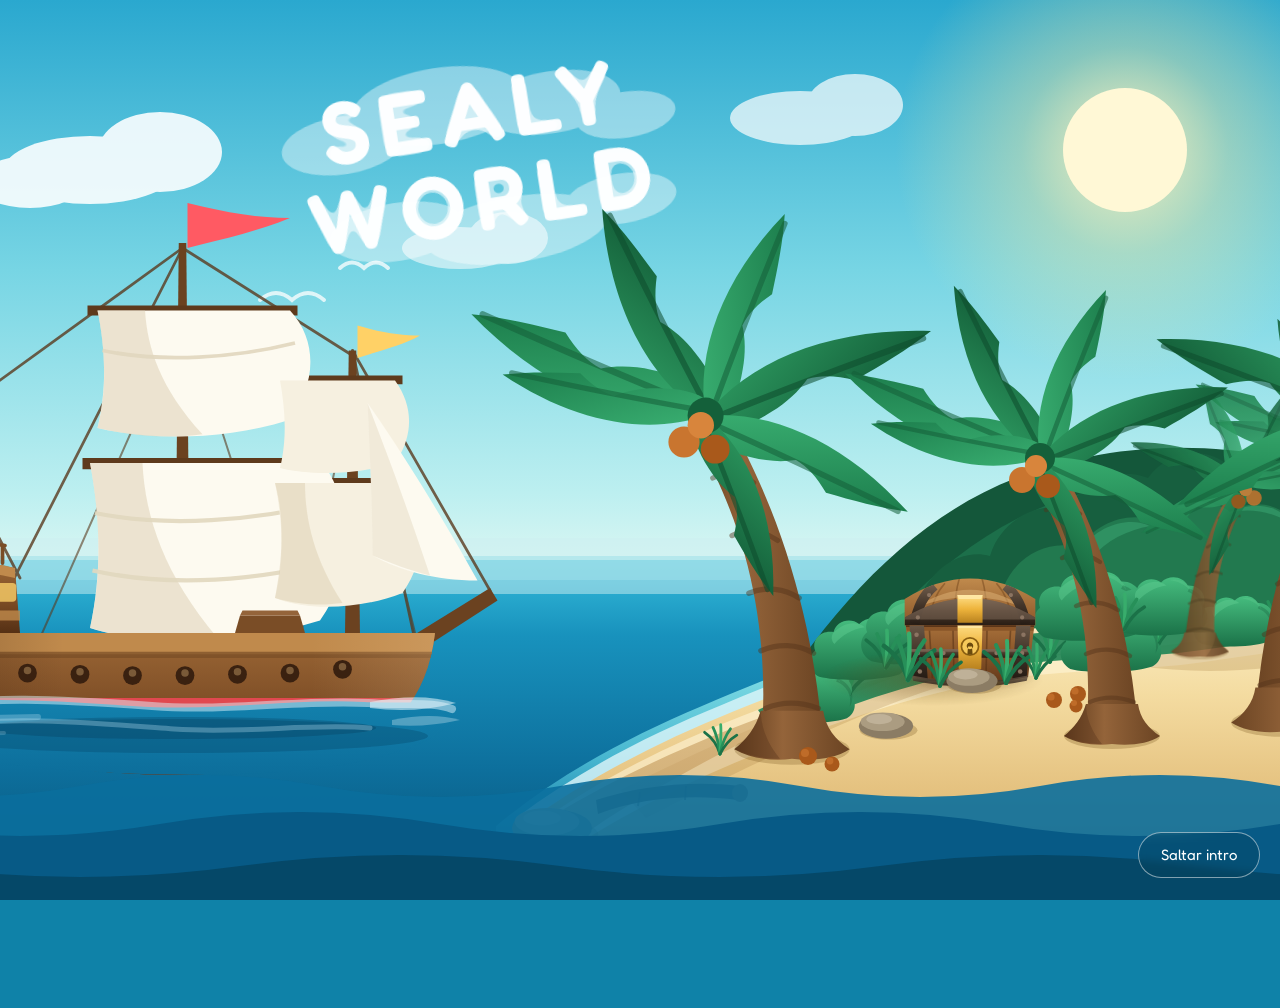
==== commit ed263ef2: "Update #2" ====
--- a/index.html
+++ b/index.html
@@ -46,15 +46,79 @@
           <stop offset=".62" stop-color="#0d6f9c"/>
           <stop offset="1"   stop-color="#074f74"/>
         </linearGradient>
+        <!-- El mismo mar, pero anclado al lienzo (userSpaceOnUse) en vez de
+             a la caja de cada forma. Cualquier figura pintada con el cae
+             exactamente del color que el agua tiene a esa altura, asi que
+             se funde sin junta: es lo que permite recortar el casco con
+             "agua" sin que se vea la pieza que lo recorta. -->
+        <linearGradient id="g-sea-fixed" gradientUnits="userSpaceOnUse" x1="0" y1="560" x2="0" y2="900">
+          <stop offset="0"   stop-color="#35bcdb"/>
+          <stop offset=".22" stop-color="#1892bd"/>
+          <stop offset=".62" stop-color="#0d6f9c"/>
+          <stop offset="1"   stop-color="#074f74"/>
+        </linearGradient>
         <radialGradient id="g-sun" cx=".5" cy=".5" r=".5">
           <stop offset="0"   stop-color="#fff6c9" stop-opacity=".95"/>
           <stop offset=".45" stop-color="#ffe89a" stop-opacity=".38"/>
           <stop offset="1"   stop-color="#ffe89a" stop-opacity="0"/>
         </radialGradient>
         <linearGradient id="g-sand" x1="0" y1="0" x2="0" y2="1">
-          <stop offset="0"   stop-color="#fbe6b4"/>
-          <stop offset=".55" stop-color="#eecd8b"/>
-          <stop offset="1"   stop-color="#d9ab63"/>
+          <stop offset="0"   stop-color="#fdf2cd"/>
+          <stop offset=".34" stop-color="#f4dca1"/>
+          <stop offset=".7"  stop-color="#e3bf7c"/>
+          <stop offset="1"   stop-color="#c99a56"/>
+        </linearGradient>
+        <!-- Arena mojada: la franja que la ola acaba de lamer. Mas oscura
+             y mas saturada, que es justo lo que le pasa a la arena real. -->
+        <linearGradient id="g-sand-wet" x1="0" y1="0" x2="0" y2="1">
+          <stop offset="0"   stop-color="#d8b277"/>
+          <stop offset="1"   stop-color="#b98f52"/>
+        </linearGradient>
+        <!-- El bajio: la lengua de agua poco profunda que rodea la isla.
+             Anclado al lienzo para que case con el mar de fondo. Es lo que
+             hace que la isla se lea posada SOBRE un fondo de arena y no
+             recortada y pegada encima del azul. -->
+        <linearGradient id="g-shallow" gradientUnits="userSpaceOnUse" x1="0" y1="660" x2="0" y2="880">
+          <stop offset="0"   stop-color="#9df0ee" stop-opacity=".85"/>
+          <stop offset=".45" stop-color="#5fd3e4" stop-opacity=".7"/>
+          <stop offset="1"   stop-color="#2ba8cf" stop-opacity=".15"/>
+        </linearGradient>
+        <!-- La arena tal como se ve en la franja donde se apoya el cofre,
+             anclada al lienzo. Con ella se pinta el monton que le tapa el
+             canto inferior: al caer del mismo color que la playa, el monton
+             no se ve y lo que se lee es un cofre medio enterrado. Es el
+             mismo recurso que mete el casco del barco dentro del agua. -->
+        <radialGradient id="g-shadow" cx=".5" cy=".5" r=".5">
+          <stop offset="0"   stop-color="#6b4a16" stop-opacity=".42"/>
+          <stop offset=".55" stop-color="#6b4a16" stop-opacity=".2"/>
+          <stop offset="1"   stop-color="#6b4a16" stop-opacity="0"/>
+        </radialGradient>
+        <linearGradient id="g-sand-chest" gradientUnits="userSpaceOnUse" x1="0" y1="636" x2="0" y2="704">
+          <stop offset="0"   stop-color="#fcf0ca"/>
+          <stop offset=".55" stop-color="#f8e6b4"/>
+          <stop offset="1"   stop-color="#f2d89b"/>
+        </linearGradient>
+        <linearGradient id="g-trunk" x1="0" y1="0" x2="1" y2="0">
+          <stop offset="0"   stop-color="#5e3a1c"/>
+          <stop offset=".42" stop-color="#94643a"/>
+          <stop offset="1"   stop-color="#6b4423"/>
+        </linearGradient>
+        <linearGradient id="g-leaf" x1="0" y1="0" x2="1" y2=".4">
+          <stop offset="0"   stop-color="#3fb878"/>
+          <stop offset="1"   stop-color="#1c7d4c"/>
+        </linearGradient>
+        <linearGradient id="g-leaf-d" x1="0" y1="0" x2="1" y2=".4">
+          <stop offset="0"   stop-color="#2f9e63"/>
+          <stop offset="1"   stop-color="#14603a"/>
+        </linearGradient>
+        <linearGradient id="g-bush" x1="0" y1="0" x2="0" y2="1">
+          <stop offset="0"   stop-color="#46bd7f"/>
+          <stop offset="1"   stop-color="#1b7248"/>
+        </linearGradient>
+        <linearGradient id="g-iron" x1="0" y1="0" x2="0" y2="1">
+          <stop offset="0"   stop-color="#6d5a49"/>
+          <stop offset=".5"  stop-color="#43352a"/>
+          <stop offset="1"   stop-color="#241a13"/>
         </linearGradient>
         <linearGradient id="g-wood" x1="0" y1="0" x2="0" y2="1">
           <stop offset="0"   stop-color="#a9723c"/>
@@ -76,9 +140,18 @@
           <stop offset="1"   stop-color="#0f5fd0"/>
         </linearGradient>
         <linearGradient id="g-beam" x1="0" y1="1" x2="0" y2="0">
-          <stop offset="0"   stop-color="#9df1ff" stop-opacity=".8"/>
-          <stop offset=".55" stop-color="#bff6ff" stop-opacity=".28"/>
+          <stop offset="0"   stop-color="#9df1ff" stop-opacity=".55"/>
+          <stop offset=".55" stop-color="#bff6ff" stop-opacity=".24"/>
           <stop offset="1"   stop-color="#ffffff" stop-opacity="0"/>
+        </linearGradient>
+        <!-- El volumen del casco. Va en un gradiente y no en dos manchas
+             con borde recto: esas dejaban dos costuras verticales cruzando
+             la madera de arriba abajo. -->
+        <linearGradient id="g-hull-shade" x1="0" y1="0" x2="1" y2="0">
+          <stop offset="0"   stop-color="#2b1608" stop-opacity=".34"/>
+          <stop offset=".3"  stop-color="#2b1608" stop-opacity="0"/>
+          <stop offset=".74" stop-color="#ffd9a8" stop-opacity="0"/>
+          <stop offset="1"   stop-color="#ffd9a8" stop-opacity=".2"/>
         </linearGradient>
         <linearGradient id="g-hull" x1="0" y1="0" x2="0" y2="1">
           <stop offset="0"   stop-color="#9c6836"/>
@@ -90,6 +163,144 @@
           <stop offset=".45" stop-color="#57c8f7" stop-opacity=".40"/>
           <stop offset="1"   stop-color="#57c8f7" stop-opacity="0"/>
         </radialGradient>
+
+        <!-- Borde algodonoso. El desenfoque engorda la silueta y la matriz
+             de color le devuelve el filo de golpe: lo que queda son cantos
+             redondeados y pegados unos a otros, que es como se recorta una
+             nube. Sobre texto convierte las letras en vapor. -->
+        <filter id="f-puff" x="-30%" y="-50%" width="160%" height="200%">
+          <feGaussianBlur in="SourceGraphic" stdDeviation="7" result="b"/>
+          <feColorMatrix in="b" type="matrix"
+                         values="1 0 0 0 0  0 1 0 0 0  0 0 1 0 0  0 0 0 24 -10"/>
+        </filter>
+
+        <!-- PIEZAS REUTILIZABLES
+             Una hoja y un arbol, dibujados UNA vez y repetidos con <use>.
+             Las palmeras no son copias exactas: cada instancia entra con su
+             escala, su giro y su espejo, asi que la vegetacion se lee como
+             un bosquecillo y no como el mismo recorte pegado cinco veces. -->
+
+        <!-- La hoja apunta a +x desde su arranque; la corona la reparte a
+             base de rotate. El borde de abajo va dentado a proposito: una
+             hoja de palma lisa se lee como una mancha verde. -->
+        <g id="frond">
+          <path fill="url(#g-leaf)"
+                d="M0 0 C24 -17 60 -21 100 -8 C88 -3 76 0 64 3 C57 -1 51 -3 45 -3
+                   C40 1 34 4 27 6 C17 9 8 10 0 7 Z"/>
+          <path fill="none" stroke="#14603a" stroke-width="2.6" stroke-linecap="round" opacity=".55"
+                d="M2 2 C30 -1 66 -4 96 -6"/>
+        </g>
+        <g id="frond-d">
+          <path fill="url(#g-leaf-d)"
+                d="M0 0 C24 -17 60 -21 100 -8 C88 -3 76 0 64 3 C57 -1 51 -3 45 -3
+                   C40 1 34 4 27 6 C17 9 8 10 0 7 Z"/>
+          <path fill="none" stroke="#0e4b2d" stroke-width="2.6" stroke-linecap="round" opacity=".55"
+                d="M2 2 C30 -1 66 -4 96 -6"/>
+        </g>
+
+        <!-- Palmera completa, con la base del tronco en (0,0). El tronco es
+             un solo path que se estrecha al subir, con los anillos pintados
+             encima: dos piezas en vez de un tronco a trozos. -->
+        <g id="palm">
+          <!-- La sombra que el pie echa en el suelo. Va antes que nada para
+               quedar debajo del tronco. -->
+          <ellipse cx="0" cy="3" rx="24" ry="6.5" fill="#6b4a16" opacity=".26"/>
+          <path fill="url(#g-trunk)"
+                d="M-13 2 C-9 -40 -16 -86 -41 -128 C-47 -138 -41 -145 -31 -141
+                   C-4 -98 10 -46 13 2 Z"/>
+          <!-- Y el pie ensanchado. Un tronco rematado en corte recto se
+               clava en la arena como un poste; una palmera se abre en
+               raices antes de tocar el suelo. -->
+          <path fill="url(#g-trunk)"
+                d="M-13 -13 C-15 -6 -19 -1 -24 3 C-17 7 -8 8 0 7 C9 8 18 7 24 3
+                   C18 -1 14 -6 13 -13 Z"/>
+          <path fill="#54331a" opacity=".35"
+                d="M-13 -13 C-15 -6 -19 -1 -24 3 C-17 6 -11 7 -5 7 C-10 1 -13 -6 -13 -13 Z"/>
+          <g fill="none" stroke="#54331a" stroke-width="2.2" stroke-linecap="round" opacity=".45">
+            <path d="M-11 -14 C-4 -17 3 -17 11 -14"/>
+            <path d="M-13 -38 C-6 -41 2 -41 9 -37"/>
+            <path d="M-18 -62 C-11 -65 -3 -64 3 -60"/>
+            <path d="M-25 -86 C-19 -89 -12 -88 -6 -84"/>
+            <path d="M-33 -110 C-27 -113 -21 -112 -16 -108"/>
+          </g>
+          <g transform="translate(-36 -136)">
+            <use href="#frond"   transform="rotate(-152) scale(1.06)"/>
+            <use href="#frond-d" transform="rotate(-112) scale(.96)"/>
+            <use href="#frond"   transform="rotate(-64)  scale(.9)"/>
+            <use href="#frond-d" transform="rotate(-16)"/>
+            <use href="#frond"   transform="rotate(30)   scale(.93)"/>
+            <use href="#frond-d" transform="rotate(74)   scale(.8)"/>
+            <use href="#frond"   transform="rotate(196)  scale(.86)"/>
+            <circle r="7.5" fill="#14603a"/>
+            <circle cx="-9" cy="11" r="6.5" fill="#c9752f"/>
+            <circle cx="4"  cy="14" r="6"   fill="#a9591b"/>
+            <circle cx="-2" cy="4"  r="5.5" fill="#d8853c"/>
+          </g>
+        </g>
+
+        <!-- Moneda de canto: dos elipses, una oscura desplazada bajo la
+             otra. Ese par es todo el truco del grosor; con una sola, la
+             moneda se lee como una pegatina redonda. -->
+        <g id="coin">
+          <ellipse cy="3.5" rx="16" ry="7" fill="#a8741a"/>
+          <ellipse rx="16" ry="7" fill="#f0bf4a"/>
+          <ellipse rx="9.5" ry="3.8" fill="#ffe08a" opacity=".85"/>
+          <ellipse cx="-4.5" cy="-1.6" rx="4" ry="1.6" fill="#fff6d0" opacity=".85"/>
+        </g>
+        <!-- Moneda de cara, para que el monton no sea todo cantos. -->
+        <g id="coin-face">
+          <circle cy="2.5" r="12.5" fill="#a8741a"/>
+          <circle r="12.5" fill="#f0bf4a"/>
+          <circle r="7.5" fill="#e0a62c" opacity=".55"/>
+          <path d="M-6 -6 A8.5 8.5 0 0 1 2 -9" fill="none" stroke="#fff6d0" stroke-width="2.6"
+                stroke-linecap="round" opacity=".85"/>
+        </g>
+        <!-- Gema tallada. Las caras van como facetas de distinto tono en vez
+             de un rombo plano con borde: una piedra preciosa es luz partida,
+             no una silueta rellena. -->
+        <g id="gem">
+          <path d="M0 -21 L11 -9 L0 15 L-11 -9 Z" fill="#2f9bef"/>
+          <path d="M0 -21 L11 -9 L0 -4 Z" fill="#9fe9ff"/>
+          <path d="M0 -21 L-11 -9 L0 -4 Z" fill="#5cc4ff"/>
+          <path d="M11 -9 L0 -4 L0 15 Z" fill="#1568c9"/>
+          <path d="M-11 -9 L0 -4 L0 15 Z" fill="#0d4a9e"/>
+          <path d="M-6.5 -13 L-2 -17.5 L0.5 -13.5 L-4 -9.5 Z" fill="#ffffff" opacity=".8"/>
+        </g>
+
+        <!-- Piedra, con su sombra de contacto incorporada. Va definida una
+             sola vez justamente por eso: repartidas a mano, tarde o
+             temprano una se queda sin sombra y se pone a flotar. -->
+        <g id="rock">
+          <ellipse cx="3"  cy="5"  rx="34" ry="11" fill="#6b4a16" opacity=".26"/>
+          <ellipse cx="0"  cy="0"  rx="32" ry="15" fill="#8b7c64"/>
+          <ellipse cx="-4" cy="-5" rx="26" ry="11" fill="#ab9c81"/>
+          <ellipse cx="-8" cy="-8" rx="15" ry="6"  fill="#c4b79d" opacity=".8"/>
+        </g>
+
+        <!-- Mata de hierba: un abanico de briznas desde un mismo punto. -->
+        <g id="tuft" fill="none" stroke-linecap="round">
+          <path d="M0 0 C-4 -14 -12 -24 -22 -31" stroke="#1b7248" stroke-width="4"/>
+          <path d="M0 0 C-2 -16 -5 -28 -10 -38"  stroke="#279059" stroke-width="4"/>
+          <path d="M0 0 C1 -16 2 -30 1 -42"      stroke="#38ad6c" stroke-width="4"/>
+          <path d="M0 0 C3 -15 8 -27 15 -36"     stroke="#279059" stroke-width="4"/>
+          <path d="M0 0 C6 -12 14 -21 24 -27"    stroke="#1b7248" stroke-width="4"/>
+        </g>
+
+        <!-- Arbusto. UNA silueta con lobulos, no tres circulos apilados: a
+             poco que crezcan, los circulos se leen como circulos. -->
+        <g id="bush">
+          <path fill="url(#g-bush)"
+                d="M-46 6 C-59 -1 -62 -18 -51 -27 C-56 -41 -43 -53 -28 -50
+                   C-25 -63 -8 -69 4 -60 C15 -71 33 -68 39 -56 C55 -57 66 -42 59 -28
+                   C69 -19 66 -3 54 3 C30 11 -22 12 -46 6 Z"/>
+          <path fill="#63d094" opacity=".42"
+                d="M-29 -48 C-18 -61 0 -65 11 -56 C-4 -54 -18 -46 -27 -35
+                   C-31 -39 -31 -44 -29 -48 Z"/>
+          <path fill="#63d094" opacity=".28"
+                d="M15 -63 C29 -67 43 -58 45 -46 C37 -57 27 -61 15 -63 Z"/>
+          <path fill="#0f5233" opacity=".26"
+                d="M41 -52 C59 -46 67 -27 58 -13 C61 -30 54 -42 39 -48 Z"/>
+        </g>
       </defs>
 
       <!-- CAMARA
@@ -129,6 +340,46 @@
           <path d="M500 268 q12 -11 24 0 q12 -11 24 0"/>
         </g>
 
+        <!-- EL ROTULO EN EL CIELO
+             Va aqui, entre las gaviotas y el mar, a proposito: pintado al
+             final quedaria por delante de las palmeras y del barco, y una
+             nube que tapa una palmera deja de leerse como nube.
+             El giro va en un grupo de dentro y la deriva en el de fuera:
+             en SVG la propiedad CSS transform PISA al atributo transform,
+             asi que compartirlos borraria la inclinacion. -->
+        <g id="skyword">
+          <!-- El translate recoloca el rotulo entero; el rotate le da la
+               inclinacion. Van juntos en el mismo atributo porque el
+               grupo de fuera ya gasta su transform en la deriva. -->
+          <g transform="translate(-46 26) rotate(-9 688 152)">
+
+            <!-- El banco de nube que lo sostiene. -->
+            <g fill="#ffffff" opacity=".4">
+              <ellipse cx="556" cy="98"  rx="62" ry="29"/>
+              <ellipse cx="656" cy="74"  rx="88" ry="38"/>
+              <ellipse cx="768" cy="88"  rx="70" ry="31"/>
+              <ellipse cx="840" cy="112" rx="50" ry="23"/>
+              <ellipse cx="596" cy="192" rx="68" ry="29"/>
+              <ellipse cx="714" cy="208" rx="92" ry="33"/>
+              <ellipse cx="822" cy="194" rx="56" ry="25"/>
+            </g>
+
+            <g text-anchor="middle" letter-spacing="9" font-weight="600"
+               font-family="Fredoka, 'Trebuchet MS', system-ui, sans-serif">
+              <!-- Primero el vapor, luego la letra encima: el halo es el
+                   mismo texto pasado por el filtro. -->
+              <g filter="url(#f-puff)" fill="#ffffff" opacity=".55">
+                <text x="688" y="116" font-size="88">SEALY</text>
+                <text x="688" y="204" font-size="88">WORLD</text>
+              </g>
+              <g fill="#ffffff" opacity=".95">
+                <text x="688" y="116" font-size="88">SEALY</text>
+                <text x="688" y="204" font-size="88">WORLD</text>
+              </g>
+            </g>
+          </g>
+        </g>
+
         <!-- Mar -->
         <rect x="0" y="560" width="1600" height="340" fill="url(#g-sea)"/>
         <!-- Bruma en el horizonte: sin ella el agua arranca de golpe y la
@@ -137,134 +388,613 @@
         <rect x="0" y="556" width="1600" height="24" fill="#9fe0ea" opacity=".55"/>
         <ellipse cx="1285" cy="618" rx="150" ry="16" fill="#ffeaa7" opacity=".35"/>
 
-        <!-- ISLA -->
+        <!-- LA ISLA
+             Se extiende de babor a estribor y se sale del plano por la
+             derecha: eso es lo que la hace leer como una isla y no como un
+             monton de arena en mitad del cuadro. De atras a adelante van el
+             bajio, la espuma, la colina, la arena, la vegetacion y por
+             ultimo el cofre, que es adonde termina apuntando todo. -->
         <g id="island">
-          <ellipse cx="800" cy="762" rx="330" ry="34" fill="#053f60" opacity=".4"/>
-          <ellipse cx="800" cy="752" rx="314" ry="30" fill="#c6f1f8" opacity=".8"/>
-          <path d="M498 752 Q548 686 640 668 Q712 612 800 606 Q892 612 962 668 Q1054 686 1102 752 Z" fill="url(#g-sand)"/>
-          <path d="M640 668 Q712 612 800 606 Q892 612 962 668 Q880 648 800 644 Q720 648 640 668 Z" fill="#fff2cd" opacity=".65"/>
-
-          <!-- Palmeras. Se mecen desde la base del tronco. -->
-          <g class="palm palm--l">
-            <path d="M662 678 Q646 616 620 576 L640 570 Q668 614 680 676 Z" fill="#7a5128"/>
-            <g fill="#2f9e63">
-              <path d="M628 576 Q572 554 544 576 Q584 546 632 564 Z"/>
-              <path d="M628 572 Q588 524 544 518 Q598 510 636 560 Z"/>
-              <path d="M630 570 Q638 516 678 490 Q654 538 640 572 Z"/>
-              <path d="M634 574 Q684 538 728 550 Q682 554 642 582 Z"/>
-              <path d="M632 580 Q678 594 698 626 Q660 600 628 588 Z"/>
-            </g>
-            <circle cx="631" cy="574" r="9" fill="#1f7a4a"/>
-            <circle cx="646" cy="590" r="7" fill="#c9752f"/>
-            <circle cx="634" cy="596" r="6" fill="#b9661f"/>
-          </g>
-          <g class="palm palm--r">
-            <path d="M940 684 Q958 624 986 586 L1002 596 Q970 632 958 684 Z" fill="#7a5128"/>
-            <g fill="#35ab6c">
-              <path d="M992 590 Q1048 566 1078 588 Q1036 560 988 578 Z"/>
-              <path d="M992 586 Q1034 540 1076 536 Q1024 524 986 572 Z"/>
-              <path d="M990 584 Q980 532 942 508 Q966 554 980 586 Z"/>
-              <path d="M986 588 Q938 554 896 568 Q940 570 978 598 Z"/>
-              <path d="M990 594 Q944 610 926 642 Q962 614 994 602 Z"/>
-            </g>
-            <circle cx="989" cy="588" r="9" fill="#238552"/>
-            <circle cx="975" cy="604" r="7" fill="#c9752f"/>
-          </g>
-
-          <!-- Piedras al pie -->
-          <ellipse cx="560" cy="740" rx="34" ry="17" fill="#9a8a70"/>
-          <ellipse cx="556" cy="735" rx="28" ry="12" fill="#b6a68c"/>
-          <ellipse cx="1048" cy="734" rx="26" ry="13" fill="#9a8a70"/>
-          <ellipse cx="1044" cy="730" rx="21" ry="9" fill="#b6a68c"/>
+
+          <!-- El bajio. El agua sobre arena es clara; esta lengua es lo que
+               da a entender que la isla CONTINUA bajo el mar en vez de estar
+               recortada y pegada sobre el azul. -->
+          <path fill="url(#g-shallow)"
+                d="M656 826 C716 776 786 738 862 706 C946 670 1024 640 1104 622
+                   C1188 604 1268 606 1344 596 C1428 584 1520 570 1600 566
+                   L1600 900 L656 900 Z"/>
+
+          <!-- Espuma de orilla: el filo donde rompe. -->
+          <path fill="#dff7fb" opacity=".8"
+                d="M676 818 C740 770 810 734 884 704 C964 670 1040 644 1118 628
+                   C1200 610 1278 614 1354 604 C1436 592 1522 580 1600 576
+                   L1600 608 C1524 612 1442 622 1360 634 C1284 645 1206 642 1126 658
+                   C1050 673 976 698 898 732 C826 764 758 800 700 844 Z"/>
+
+          <!-- LA LADERA. Tierra alta cubierta de vegetacion: sin un segundo
+               plano la isla es una duna y punto. Sube hasta por encima del
+               horizonte y se corre a babor a proposito, para pasar POR
+               DETRAS del cofre: recortado contra el mar, el cofre se leia
+               pegado encima del dibujo por mucha sombra que se le pusiera.
+               Un objeto se mete en un paisaje cuando tiene paisaje detras. -->
+          <path fill="#14573a"
+                d="M912 736 C976 626 1062 522 1176 478 C1290 434 1402 444 1494 470
+                   C1552 486 1580 502 1600 514 L1600 760 L912 760 Z"/>
+          <path fill="#1c6f4a"
+                d="M968 730 C1028 634 1106 544 1210 504 C1314 464 1410 476 1488 500
+                   C1546 518 1578 530 1600 540 L1600 750 L968 750 Z"/>
+          <path fill="#2a8a5c"
+                d="M1026 722 C1080 648 1150 574 1240 540 C1328 506 1408 518 1478 540
+                   C1536 558 1572 568 1600 576 L1600 740 L1026 740 Z"/>
+
+          <!-- Copas de la ladera. Una cresta ondulada continua, no circulos
+               sueltos: a este tamano cada circulo se ve como lo que es. -->
+          <path fill="#175f3f"
+                d="M1014 668 C1026 634 1050 608 1078 602 C1090 570 1120 548 1150 556
+                   C1160 522 1196 500 1228 510 C1242 480 1278 466 1308 478
+                   C1326 452 1362 446 1384 462 C1404 444 1440 450 1452 472
+                   C1478 460 1510 472 1520 494 C1544 486 1572 496 1584 516
+                   C1592 512 1598 518 1600 526 L1600 700 L1014 700 Z"/>
+          <path fill="#22794f"
+                d="M1036 676 C1048 648 1070 628 1096 624 C1108 596 1136 578 1164 586
+                   C1176 556 1210 538 1240 548 C1256 522 1290 510 1318 522
+                   C1336 500 1370 496 1390 512 C1412 498 1444 504 1454 524
+                   C1480 514 1508 524 1518 544 C1546 538 1572 548 1584 566
+                   L1600 572 L1600 700 L1036 700 Z"/>
+          <path fill="#3fae78" opacity=".45"
+                d="M1098 624 C1112 600 1140 586 1164 592 C1146 598 1126 610 1112 630 Z
+                   M1242 548 C1258 526 1288 516 1310 526 C1288 530 1266 540 1252 558 Z
+                   M1392 512 C1414 500 1442 506 1452 524 C1434 512 1412 508 1392 512 Z
+                   M1520 544 C1542 536 1566 544 1578 562 C1560 548 1540 542 1520 544 Z"/>
+
+          <!-- ARENA. Un solo contorno para toda la playa: las luces y las
+               sombras de despues van pintadas DENTRO de el, no cosidas a su
+               lado, que es lo que antes hacia que se vieran las juntas. -->
+          <path fill="url(#g-sand)"
+                d="M684 824 C748 778 818 742 892 712 C970 680 1044 654 1122 638
+                   C1202 622 1280 628 1356 618 C1438 607 1522 596 1600 592
+                   L1600 890 L684 890 Z"/>
+
+          <!-- Luz en la cresta: el sol pega arriba y la arena se aclara. -->
+          <path fill="#fff6d8" opacity=".6"
+                d="M700 822 C762 778 830 744 902 716 C978 686 1050 662 1128 646
+                   C1206 630 1282 636 1358 626 C1440 615 1522 604 1600 600
+                   L1600 636 C1524 640 1444 650 1364 662 C1288 673 1212 668 1136 684
+                   C1060 700 990 724 916 754 C844 783 776 818 720 856 Z"/>
+
+          <!-- Sombra al pie de la loma: sin esto la playa es plana. -->
+          <g fill="#a97f42" opacity=".26">
+            <path d="M780 790 C866 748 946 710 1030 684 C1096 663 1160 654 1224 654
+                     C1156 670 1092 686 1026 714 C948 747 872 784 806 818 Z"/>
+            <path d="M1300 648 C1372 640 1440 630 1512 622 C1552 617 1580 616 1600 617
+                     L1600 656 C1552 654 1500 658 1444 666 C1390 673 1342 672 1296 666 Z"/>
+          </g>
+
+          <!-- Arena mojada: la franja que la ola acaba de lamer. Cierra el
+               encuentro entre la playa y el agua. -->
+          <path fill="url(#g-sand-wet)" opacity=".7"
+                d="M690 830 C752 790 818 758 888 730 C954 704 1014 684 1074 670
+                   C1008 694 942 722 876 756 C808 792 744 830 704 866 Z"/>
+
+          <!-- VEGETACION DE CRESTA
+               Va justo bajo el borde de la arena, en un verde mas apagado
+               que las palmeras: la distancia desatura. Lo de delante se
+               recorta contra ella. -->
+          <path fill="#1f8455" opacity=".9"
+                d="M918 710 C990 678 1058 656 1130 642 C1206 627 1282 632 1356 622
+                   C1438 611 1522 600 1600 596 L1600 624 C1524 628 1444 638 1362 650
+                   C1286 661 1212 656 1138 670 C1068 684 1002 706 936 736 Z"/>
+
+          <g>
+            <use href="#tuft" transform="translate(944 726) scale(.82)"/>
+            <use href="#tuft" transform="translate(1006 700) scale(.92)"/>
+            <use href="#tuft" transform="translate(1078 678) scale(.78)"/>
+            <use href="#tuft" transform="translate(1210 662) scale(.86)"/>
+            <use href="#tuft" transform="translate(1318 646) scale(.74)"/>
+            <use href="#tuft" transform="translate(1436 632) scale(.8)"/>
+            <use href="#tuft" transform="translate(1540 620) scale(.7)"/>
+            <use href="#tuft" transform="translate(880 754) scale(.7)"/>
+          </g>
+
+          <g>
+            <use href="#bush" transform="translate(1268 664) scale(.82)"/>
+            <use href="#bush" transform="translate(1392 640) scale(.66)"/>
+            <use href="#bush" transform="translate(968 716) scale(.72)"/>
+            <use href="#bush" transform="translate(1510 626) scale(.58)"/>
+          </g>
+
+          <!-- Macizo al pie de la ladera. Cierra el hueco entre el verde y la
+               arena justo por donde asoma el cofre, para que no quede un filo
+               limpio a su espalda.
+               Cada pieza se apoya POR DEBAJO de la linea de la cresta: unos
+               pocos pixeles por encima y el arbusto se queda flotando, que es
+               lo que delata al ojo antes que ninguna otra cosa. Y va antes que
+               las palmeras, para que los troncos le pasen por delante en vez
+               de quedar atravesados por un matorral. -->
+          <g>
+            <use href="#bush" transform="translate(1016 672) scale(.8)"/>
+            <use href="#bush" transform="translate(1072 656) scale(.88)"/>
+            <use href="#bush" transform="translate(1246 632) scale(.9)"/>
+            <use href="#bush" transform="translate(1318 628) scale(.76)"/>
+            <use href="#tuft" transform="translate(1046 668) scale(.9)"/>
+            <use href="#tuft" transform="translate(1284 630) scale(.85)"/>
+          </g>
+
+          <!-- Palmeras del fondo: algo lavadas y mas atras, para que la isla
+               tenga profundidad y no dos arboles sueltos. Como el resto de
+               la vegetacion, arraigan POR DEBAJO de la linea de la cresta:
+               por encima el pie del tronco se queda al aire sobre el verde
+               de la ladera y el arbol entero se lee flotando. -->
+          <g class="palm palm--far1"><use href="#palm" transform="translate(1556 652) scale(1.5)" opacity=".9"/></g>
+          <g class="palm palm--far2"><use href="#palm" transform="translate(1360 648) scale(1.2) scale(-1 1)" opacity=".85"/></g>
+
+          <!-- Palmeras principales. Crecidas al triple: a este tamano dejan
+               de ser adorno y pasan a dar la escala de la isla, asi que van
+               recolocadas: arraigan mas abajo en la playa, en primer
+               termino, porque con las bases donde estaban las coronas se
+               salian del encuadre por arriba. No mas abajo, eso si: pasada
+               la linea de la rompiente (y 786) el pie del tronco queda
+               tapado por la ola y la palmera parece nacer del mar.
+               Cada una se mece a su ritmo. -->
+          <g class="palm palm--l"><use href="#palm" transform="translate(952 742) scale(2.4)"/></g>
+          <g class="palm palm--r"><use href="#palm" transform="translate(1444 716) scale(2.2) scale(-1 1)"/></g>
+          <g class="palm palm--m"><use href="#palm" transform="translate(1272 730) scale(2.0)"/></g>
+
+          <!-- Detalle al pie: tronco varado, piedras y cocos caidos. Son los
+               que le dan escala a la playa. -->
+          <g>
+            <path d="M756 800 C798 786 852 780 900 786 L898 800 C850 794 800 798 758 814 Z" fill="#7a5128" opacity=".9"/>
+            <ellipse cx="900" cy="793" rx="8" ry="9" fill="#a9723c"/>
+            <g fill="none" stroke="#5e3a1c" stroke-width="2" opacity=".5">
+              <path d="M800 792 L798 806"/><path d="M846 786 L845 800"/>
+            </g>
+          </g>
+
+          <!-- Todas por DEBAJO de la linea de la cresta, como el resto de
+               lo que se apoya en el suelo. -->
+          <g>
+            <use href="#rock" transform="translate(712 828) scale(1.25)"/>
+            <use href="#rock" transform="translate(1046 726) scale(.85)"/>
+            <use href="#rock" transform="translate(1496 678) scale(.72)"/>
+          </g>
+
+          <g fill="#a9591b">
+            <circle cx="968" cy="756" r="9"/><circle cx="992" cy="764" r="7.5"/>
+            <circle cx="1238" cy="694" r="8"/>
+          </g>
+          <g fill="#c9752f" opacity=".7">
+            <circle cx="965" cy="753" r="4"/><circle cx="990" cy="761" r="3.4"/>
+            <circle cx="1235" cy="691" r="3.6"/>
+          </g>
 
           <!-- EL COFRE
-               Punto de fuga de toda la cortinilla: la camara termina
-               metida justo aqui, en (806, 612). Si mueves el cofre, mueve
-               tambien ese punto en intro.js o el zoom apuntara a la arena. -->
-          <g id="chest">
-            <ellipse cx="806" cy="668" rx="104" ry="16" fill="#c09a58" opacity=".55"/>
+               Punto de fuga de toda la cortinilla: la camara termina metida
+               justo en la boca, en (1130, 613). Si mueves el cofre o cambias su
+                 escala, mueve
+               tambien ese punto en intro.js o el zoom apuntara a la arena.
+               Va dibujado alrededor de su propio (0,0) y colocado con un
+               transform: asi se recoloca cambiando dos numeros y no las
+               cuarenta coordenadas de dentro. -->
+          <g id="chest" transform="translate(1130 632) scale(.66)">
+
+            <defs>
+              <!-- Los contornos de la caja y de la tapa, repetidos como
+                   recorte. Todo lo de dentro (duelas, zunchos, remaches) se
+                   recorta contra ellos: asi los herrajes curvan con la tapa
+                   en vez de asomar por encima como dos orejas. -->
+              <clipPath id="clip-body"><path d="M-98 -14 L98 -14 L88 68 Q0 86 -88 68 Z"/></clipPath>
+              <clipPath id="clip-lid"><path d="M-99 -10 L-99 -50 Q0 -112 99 -50 L99 -10 Z"/></clipPath>
+            </defs>
+
+            <!-- La sombra que el cofre echa en la arena: una mancha caida a
+                 babor, porque el sol pega de estribor. Va con relleno
+                 degradado (g-shadow) y no plano: una elipse de color liso
+                 deja siempre un aro en el borde, y ese aro es justo lo que
+                 convierte al cofre en un objeto puesto sobre un pedestal. -->
+            <ellipse cx="-56" cy="70" rx="168" ry="42" fill="url(#g-shadow)"/>
+            <ellipse cx="0"   cy="66" rx="104" ry="26" fill="url(#g-shadow)"/>
 
             <!-- Resplandor que escapa al abrirse -->
-            <circle id="chestHalo" cx="806" cy="596" r="190" fill="url(#g-halo)" opacity="0"/>
+            <circle id="chestHalo" cx="0" cy="-10" r="205" fill="url(#g-halo)" opacity="0"/>
 
             <!-- BOCA DEL COFRE
-                 Va dibujada por ENCIMA del borde superior del cuerpo (y=606)
-                 y por DEBAJO de la tapa cerrada: es la franja que queda al
-                 descubierto cuando la tapa se levanta. Si la metes dentro
-                 del cuerpo, el frontal la tapa y el cofre se abre a nada. -->
+                 Va por ENCIMA del borde superior del cuerpo y por DEBAJO de
+                 la tapa cerrada: es la franja que queda al descubierto
+                 cuando la tapa se levanta. Va por encima del canto del cuerpo
+                 (y -14): a su misma altura, el frontal se la come y el
+                 cofre se abre a nada. -->
             <g id="chestInside">
-              <path d="M724 584 L888 584 L884 608 L728 608 Z" fill="#2c1709"/>
-              <path d="M724 584 L888 584 L886 592 L726 592 Z" fill="#160b04"/>
-              <g fill="url(#g-gem)" stroke="#0c4f9e" stroke-width="2.5">
-                <path d="M748 600 l15 -14 15 14 -15 22 z"/>
-                <path d="M786 594 l19 -18 19 18 -19 28 z"/>
-                <path d="M834 602 l14 -13 14 13 -14 20 z"/>
-              </g>
-              <path id="chestBeam" d="M732 592 L880 592 L978 300 L634 300 Z" fill="url(#g-beam)" opacity="0"/>
-            </g>
-
-            <!-- Cuerpo -->
-            <path d="M720 606 L892 606 L884 664 Q806 676 728 664 Z" fill="url(#g-wood)"/>
-            <rect x="726" y="626" width="160" height="9" fill="url(#g-gold)" opacity=".8"/>
-            <rect x="792" y="606" width="28" height="58" fill="url(#g-gold)"/>
-            <circle cx="806" cy="634" r="10" fill="#ffe08a" stroke="#9a6a12" stroke-width="2.5"/>
+              <path d="M-95 -46 L95 -46 L88 -12 L-88 -12 Z" fill="#2a1508"/>
+              <path d="M-95 -46 L95 -46 L92 -34 L-92 -34 Z" fill="#150a03"/>
+
+              <!-- Sombra del fondo: sin ella el monton flota dentro de la
+                   caja en vez de apoyarse en ella. -->
+              <path d="M-92 -46 L92 -46 L86 -36 C40 -28 -40 -28 -86 -36 Z" fill="#0d0502" opacity=".55"/>
+
+              <!-- El haz va DETRAS del tesoro y con la base a la altura del
+                   canto del cuerpo (y -14), donde el frontal la oculta.
+                   Por delante lavaba el oro entero; con la base mas arriba,
+                   su borde recto decapitaba las gemas con una linea. -->
+              <path id="chestBeam" d="M-88 -14 L88 -14 L194 -366 L-194 -366 Z" fill="url(#g-beam)" opacity="0"/>
+
+              <!-- EL TESORO
+                   Tres capas: monedas al fondo, gemas entre ellas y mas
+                   monedas por delante. Nada va derecho ni a la misma
+                   altura: cada pieza entra con su giro y su tamano, que es
+                   lo que separa un monton de un mosaico de calcomanias. -->
+              <g>
+                <use href="#coin" transform="translate(-72 -30) scale(.78) rotate(-6)"/>
+                <use href="#coin" transform="translate(-46 -33) scale(.72) rotate(4)"/>
+                <use href="#coin" transform="translate(-18 -31) scale(.8)  rotate(-9)"/>
+                <use href="#coin" transform="translate(12 -33)  scale(.72) rotate(7)"/>
+                <use href="#coin" transform="translate(42 -31)  scale(.76) rotate(-4)"/>
+                <use href="#coin" transform="translate(70 -30)  scale(.8)  rotate(8)"/>
+                <use href="#coin-face" transform="translate(-60 -27) scale(.62) rotate(-14)"/>
+                <use href="#coin-face" transform="translate(28 -28)  scale(.58) rotate(11)"/>
+              </g>
+
+              <g>
+                <use href="#gem" transform="translate(-52 -26) scale(.92) rotate(-13)"/>
+                <use href="#gem" transform="translate(6 -29)   scale(1.12) rotate(5)"/>
+                <use href="#gem" transform="translate(56 -25)  scale(.82) rotate(-7)"/>
+              </g>
+
+              <g>
+                <use href="#coin" transform="translate(-78 -18) scale(.9)  rotate(7)"/>
+                <use href="#coin" transform="translate(-34 -16) scale(.96) rotate(-5)"/>
+                <use href="#coin" transform="translate(22 -17)  scale(.88) rotate(9)"/>
+                <use href="#coin" transform="translate(68 -16)  scale(.92) rotate(-8)"/>
+                <use href="#coin-face" transform="translate(-6 -19) scale(.7) rotate(16)"/>
+              </g>
+
+            </g>
+
+            <!-- CUERPO
+                 Las duelas, los herrajes y los remaches van todos DENTRO del
+                 mismo contorno, no apilados a su lado: por eso el cofre se
+                 lee como un bloque de madera y no como tablas sueltas. -->
+            <g id="chestBody">
+              <path d="M-98 -14 L98 -14 L88 68 Q0 86 -88 68 Z" fill="url(#g-wood)"/>
+
+              <g clip-path="url(#clip-body)">
+              <!-- Juntas entre duelas -->
+              <g fill="none" stroke="#4e2c12" stroke-width="2.4" opacity=".5">
+                <path d="M-62 -12 L-57 70"/>
+                <path d="M-26 -12 L-24 79"/>
+                <path d="M26 -12 L24 79"/>
+                <path d="M62 -12 L57 70"/>
+              </g>
+
+              <!-- Canto superior: el grosor de la madera. -->
+              <path d="M-98 -14 L98 -14 L96 -2 L-96 -2 Z" fill="#8a5629"/>
+              <path d="M-98 -14 L98 -14 L97 -8 L-97 -8 Z" fill="#2a1508" opacity=".65"/>
+
+              <!-- Zunchos de hierro, uno por costado. -->
+              <g fill="url(#g-iron)">
+                <path d="M-92 -14 L-70 -14 L-64 72 L-86 68 Z"/>
+                <path d="M92 -14 L70 -14 L64 72 L86 68 Z"/>
+              </g>
+              <rect x="-96" y="26" width="192" height="13" fill="url(#g-iron)" opacity=".92"/>
+              <rect x="-96" y="26" width="192" height="4"  fill="#8b7462" opacity=".5"/>
+
+              <!-- Remaches. Pequenos y muchos: es el detalle que convence. -->
+              <g fill="#8b7462">
+                <circle cx="-81" cy="4"  r="3.4"/><circle cx="-79" cy="32" r="3.4"/><circle cx="-76" cy="60" r="3.4"/>
+                <circle cx="81"  cy="4"  r="3.4"/><circle cx="79"  cy="32" r="3.4"/><circle cx="76"  cy="60" r="3.4"/>
+                <circle cx="-40" cy="32" r="3.2"/><circle cx="40"  cy="32" r="3.2"/>
+              </g>
+              </g>
+
+              <!-- Cierre y bocallave -->
+              <path d="M-19 -14 L19 -14 L17 56 L-17 56 Z" fill="url(#g-gold)"/>
+              <path d="M-19 -14 L19 -14 L18 -6 L-18 -6 Z" fill="#ffe9a8" opacity=".8"/>
+              <circle cx="0" cy="22" r="13" fill="#f6c95a" stroke="#8a5f12" stroke-width="2.6"/>
+              <path d="M0 16 a5 5 0 1 1 -0.1 0 M-3 22 L-4 34 L4 34 L3 22 Z" fill="#6b4a0e"/>
+
+              <!-- Pie: refuerzo de la base -->
+              <path d="M-88 66 Q0 84 88 66 L86 74 Q0 92 -86 74 Z" fill="url(#g-iron)" opacity=".85"/>
+            </g>
 
             <!-- TAPA
-                 Gira sobre su canto inferior izquierdo y ademas se aplasta
-                 en vertical: ese scaleY es el escorzo, lo que hace que se
-                 lea como una tapa abatida hacia atras y no como una tabla
-                 despegada. transform-box: fill-box (en intro.css) mide el
-                 origen contra la propia tapa y no contra el viewBox. -->
+                 Gira sobre su canto inferior izquierdo y ademas se aplasta en
+                 vertical: ese scaleY es el escorzo, lo que la hace leer como
+                 una tapa abatida hacia atras y no como una tabla despegada.
+                 transform-box: fill-box (en intro.css) mide el origen contra
+                 la propia tapa y no contra el viewBox. -->
             <g id="chestLid">
-              <path d="M720 608 L720 580 Q806 530 892 580 L892 608 Z" fill="url(#g-woodlid)"/>
-              <path d="M730 584 Q806 542 882 584 Q806 562 730 584 Z" fill="#d79e5c" opacity=".5"/>
-              <path d="M720 596 Q806 552 892 596 L892 608 L720 608 Z" fill="url(#g-gold)" opacity=".85"/>
-              <rect x="792" y="560" width="28" height="48" fill="url(#g-gold)"/>
+              <path d="M-99 -10 L-99 -50 Q0 -112 99 -50 L99 -10 Z" fill="url(#g-woodlid)"/>
+
+              <g clip-path="url(#clip-lid)">
+              <!-- Duelas de la tapa, curvadas como ella. -->
+              <g fill="none" stroke="#6b3f18" stroke-width="2.4" opacity=".45">
+                <path d="M-62 -14 Q-58 -52 -38 -74"/>
+                <path d="M-24 -14 Q-24 -60 -14 -88"/>
+                <path d="M26 -14 Q26 -60 16 -88"/>
+                <path d="M64 -14 Q60 -52 40 -74"/>
+              </g>
+              <path d="M-84 -36 Q0 -92 84 -36 Q0 -70 -84 -36 Z" fill="#e0b478" opacity=".5"/>
+
+              <!-- Zunchos: siguen el arco, como en el cuerpo. -->
+              <g fill="none" stroke="url(#g-iron)" stroke-width="15">
+                <path d="M-84 -12 Q-78 -50 -54 -70"/>
+                <path d="M84 -12 Q78 -50 54 -70"/>
+              </g>
+              <path d="M-99 -22 Q0 -80 99 -22 L99 -10 L-99 -10 Z" fill="url(#g-iron)" opacity=".95"/>
+              <path d="M-99 -22 Q0 -80 99 -22 L99 -19 L-99 -19 Z" fill="#8b7462" opacity=".45"/>
+              <g fill="#8b7462">
+                <circle cx="-79" cy="-22" r="3.2"/><circle cx="-62" cy="-56" r="3.2"/>
+                <circle cx="79"  cy="-22" r="3.2"/><circle cx="62"  cy="-56" r="3.2"/>
+              </g>
+              </g>
+              <path d="M-19 -14 L19 -14 L19 -56 L-19 -56 Z" fill="url(#g-gold)"/>
+              <path d="M-19 -56 L19 -56 L17 -50 L-17 -50 Z" fill="#ffe9a8" opacity=".85"/>
             </g>
 
             <!-- Destellos que saltan del cofre -->
             <g id="chestSparks" fill="#eafcff" opacity="0">
-              <path class="spark spark--1" d="M700 566 l7 -16 7 16 16 7 -16 7 -7 16 -7 -16 -16 -7 z"/>
-              <path class="spark spark--2" d="M898 592 l6 -13 6 13 13 6 -13 6 -6 13 -6 -13 -13 -6 z"/>
-              <path class="spark spark--3" d="M806 512 l8 -18 8 18 18 8 -18 8 -8 18 -8 -18 -18 -8 z"/>
-            </g>
-          </g>
+              <path class="spark spark--1" d="M-116 -44 l7 -17 7 17 17 7 -17 7 -7 17 -7 -17 -17 -7 z"/>
+              <path class="spark spark--2" d="M104 -12 l6 -14 6 14 14 6 -14 6 -6 14 -6 -14 -14 -6 z"/>
+              <path class="spark spark--3" d="M-4 -104 l8 -19 8 19 19 8 -19 8 -8 19 -8 -19 -19 -8 z"/>
+            </g>
+          </g>
+          <!-- Al pie del cofre, y por DELANTE de el: matas y piedras que le
+               muerden la base. Es el remate del asiento; a un objeto al que
+               nada tapa el ojo lo lee siempre como pegado encima. -->
+          <g>
+            <use href="#tuft" transform="translate(1068 680) scale(1.1)"/>
+            <use href="#tuft" transform="translate(1100 686) scale(.88)"/>
+            <use href="#tuft" transform="translate(1166 683) scale(1)"/>
+            <use href="#tuft" transform="translate(1196 678) scale(.8)"/>
+            <use href="#rock" transform="translate(1132 681) scale(.8)"/>
+            <g fill="#a9591b">
+              <circle cx="1214" cy="700" r="8"/><circle cx="1236" cy="706" r="6.5"/>
+            </g>
+            <g fill="#c9752f" opacity=".7">
+              <circle cx="1211" cy="697" r="3.6"/><circle cx="1234" cy="703" r="3"/>
+            </g>
+          </g>
+
         </g>
 
         <!-- EL BARCO
-             El grupo de fuera hace la travesia (un unico translateX que
-             mueve el JS) y el de dentro el cabeceo. Van separados a
-             proposito: en un mismo transform, cualquier retoque del
-             recorrido se comeria el balanceo. -->
+             Tres grupos anidados, cada uno con SU transform. Van separados a
+             proposito: en uno solo, cualquier retoque del recorrido se
+             comeria el tamano y el balanceo.
+               #ship         la travesia (un translateX que mueve el JS)
+               .ship__scale  el tamano y la posicion en el plano
+               .ship__bob    el cabeceo
+
+             Dentro va dibujado en coordenadas propias, con el (0,0) en el
+             centro de la linea de flotacion: subirlo, bajarlo o agrandarlo
+             es tocar el transform de fuera, nunca las coordenadas de dentro.
+
+             El orden de pintado es el de un barco de verdad, de dentro
+             afuera: jarcia, palos, velas y por ultimo el casco, que tapa el
+             pie de los palos. Asi el aparejo sale DEL barco en vez de quedar
+             apoyado encima. -->
         <g id="ship">
+          <defs>
+            <!-- La silueta del casco, una sola vez. Se usa dos veces: para
+                 pintarla y para recortar contra ella las bandas de color.
+                 De ahi que la regala, la franja roja y la obra viva encajen
+                 al milimetro en vez de asomar por los costados. -->
+            <path id="hull" d="M-206 -60 C-212 -22 -194 14 -148 34 C-74 58 58 60 130 38
+                               C178 24 206 -8 212 -60 Z"/>
+            <!-- El clipPath repite el contorno en vez de referenciarlo con
+                 <use>: varios motores ignoran un <use> dentro de clipPath y
+                 el recorte se pierde sin avisar, dejando las bandas de color
+                 asomando por fuera del casco. -->
+            <clipPath id="clip-hull"><path d="M-206 -60 C-212 -22 -194 14 -148 34 C-74 58 58 60 130 38
+                               C178 24 206 -8 212 -60 Z"/></clipPath>
+          </defs>
+
+          <g class="ship__scale" transform="translate(330 708) scale(1.25)">
           <g class="ship__bob">
-            <ellipse cx="330" cy="742" rx="196" ry="18" fill="#ffffff" opacity=".2"/>
-
-            <!-- Mastil mayor y velas -->
-            <rect x="322" y="452" width="13" height="222" rx="5" fill="#6b4220"/>
-            <path d="M328 452 L328 424 L404 440 L328 456 Z" fill="#ff5a63"/>
-            <path d="M330 478 Q436 518 330 554 Z" fill="#fdfaf0"/>
-            <path d="M330 568 Q470 624 330 666 Z" fill="#fdfaf0"/>
-            <path d="M330 602 Q404 616 330 634" fill="none" stroke="#e2d8bf" stroke-width="4"/>
-            <path d="M330 506 Q386 518 330 532" fill="none" stroke="#e2d8bf" stroke-width="4"/>
-
-            <!-- Trinquete -->
-            <rect x="226" y="524" width="10" height="150" rx="4" fill="#6b4220"/>
-            <path d="M232 544 Q318 578 232 610 Z" fill="#f4eddb"/>
-
-            <!-- Casco -->
-            <path d="M168 668 L528 668 L492 730 Q332 764 196 730 Z" fill="url(#g-hull)"/>
-            <path d="M168 666 L528 666 L522 682 L172 682 Z" fill="#b8813f"/>
-            <path d="M188 698 L508 698 L504 710 L192 710 Z" fill="#ff5a63" opacity=".85"/>
-            <g fill="#3f2411">
-              <circle cx="252" cy="692" r="7"/>
-              <circle cx="302" cy="692" r="7"/>
-              <circle cx="352" cy="692" r="7"/>
-              <circle cx="402" cy="692" r="7"/>
-              <circle cx="452" cy="692" r="7"/>
-            </g>
-            <!-- Bauprés -->
-            <path d="M528 670 L598 644 L602 654 L532 680 Z" fill="#6b4220"/>
+
+            <!-- JARCIA FIJA. Cose cada tope con la borda y los palos entre
+                 si. Es barata de dibujar y es lo que mas hace por que el
+                 barco se lea como una sola pieza. -->
+            <g fill="none" stroke="#5a3a1e" stroke-linecap="round" opacity=".8">
+              <g stroke-width="2.2">
+                <path d="M10 -368 L-150 -54"/>
+                <path d="M10 -368 L146 -282"/>
+                <path d="M10 -368 L-186 -226"/>
+                <path d="M146 -286 L256 -94"/>
+                <path d="M146 -286 L196 -54"/>
+                <path d="M-186 -230 L-120 -104"/>
+              </g>
+              <!-- Obenques: las escalerillas por las que se sube al palo. -->
+              <g stroke-width="1.6" opacity=".75">
+                <path d="M4 -300 L-104 -56"/>
+                <path d="M16 -300 L96 -54"/>
+                <path d="M142 -240 L104 -56"/>
+                <path d="M152 -240 L198 -52"/>
+                <path d="M-188 -200 L-206 -108"/>
+              </g>
+            </g>
+
+            <!-- ARBOLADURA. De popa a proa: mesana, mayor y trinquete. El
+                 barco navega a estribor, asi que la proa es la derecha y es
+                 ahi donde van el trinquete y el bauprés. -->
+            <g fill="#6b4220">
+              <path d="M-190 -104 L-182 -104 L-184 -230 L-188 -230 Z"/>
+              <path d="M4 -60 L16 -60 L13 -372 L7 -372 Z"/>
+              <path d="M140 -58 L152 -58 L149 -286 L143 -286 Z"/>
+            </g>
+            <!-- Cofa: la plataforma del vigia. -->
+            <path d="M-16 -296 L36 -296 L30 -282 L-10 -282 Z" fill="#7a4d26"/>
+            <path d="M-16 -296 L36 -296 L36 -300 L-16 -300 Z" fill="#94643a"/>
+
+            <!-- VERGAS. Van antes que las velas: la vela cuelga de la verga,
+                 no al reves. -->
+            <g fill="#5e3a1c">
+              <path d="M-66 -322 L102 -322 L102 -314 L-66 -314 Z"/>
+              <path d="M-70 -200 L128 -200 L128 -191 L-70 -191 Z"/>
+              <path d="M82 -266 L186 -266 L186 -259 L82 -259 Z"/>
+              <path d="M78 -184 L194 -184 L194 -176 L78 -176 Z"/>
+            </g>
+
+            <!-- VELAMEN
+                 Todas hinchadas hacia estribor, que es adonde va el barco.
+                 Cada vela lleva su sombra a sotavento: sin ella el pano se
+                 lee plano, como un recorte de papel. -->
+            <g class="sails">
+              <!-- Cangreja de mesana. Nace en el propio palo y cae hasta la
+                   botavara: asi cuelga del barco en vez de quedar como un
+                   triangulo blanco suelto al costado. -->
+              <path fill="#f6f0e0" d="M-184 -222 L-184 -96 L-232 -104
+                                      C-236 -140 -224 -184 -184 -222 Z"/>
+              <path fill="#ddd0b2" opacity=".45" d="M-184 -222 C-206 -186 -214 -142 -212 -101
+                                      L-232 -104 C-236 -140 -224 -184 -184 -222 Z"/>
+
+              <!-- Gavia -->
+              <path fill="#fdfaf0" d="M-58 -318 L96 -318 C120 -292 116 -256 94 -230
+                                      C42 -214 -16 -214 -58 -224 C-50 -256 -52 -290 -58 -318 Z"/>
+              <path fill="#ded2b6" opacity=".55" d="M-58 -318 C-52 -288 -50 -254 -58 -224
+                                      C-24 -216 4 -216 26 -219 C-8 -256 -18 -288 -20 -318 Z"/>
+              <path fill="none" stroke="#e2d8bf" stroke-width="3" opacity=".9"
+                    d="M-54 -286 C-6 -276 52 -280 100 -292"/>
+
+              <!-- Mayor -->
+              <path fill="#fdfaf0" d="M-64 -196 L122 -196 C150 -158 146 -106 120 -70
+                                      C56 -50 -22 -50 -64 -64 C-54 -110 -56 -154 -64 -196 Z"/>
+              <path fill="#ded2b6" opacity=".55" d="M-64 -196 C-56 -152 -54 -108 -64 -64
+                                      C-24 -52 10 -52 38 -56 C-4 -106 -20 -152 -22 -196 Z"/>
+              <g fill="none" stroke="#e2d8bf" stroke-width="3.4" opacity=".9">
+                <path d="M-60 -156 C-2 -144 68 -150 126 -164"/>
+                <path d="M-62 -110 C0 -96 74 -102 130 -118"/>
+              </g>
+
+              <!-- Velacho y trinquete, en el palo de proa -->
+              <path fill="#f6f0e0" d="M88 -262 L180 -262 C196 -240 194 -216 180 -196
+                                      C148 -186 112 -186 88 -192 C94 -216 92 -240 88 -262 Z"/>
+              <path fill="#f6f0e0" d="M84 -180 L188 -180 C208 -152 204 -118 186 -92
+                                      C150 -78 108 -78 84 -88 C92 -118 90 -150 84 -180 Z"/>
+              <path fill="#ddd0b2" opacity=".5" d="M84 -180 C92 -150 90 -118 84 -88
+                                      C104 -82 124 -82 138 -84 C116 -118 108 -150 108 -180 Z"/>
+
+              <!-- Foque: el triangulo tendido sobre el bauprés. Es la pieza
+                   que cierra la proa y ata el aparejo con el casco. -->
+              <path fill="#fdfaf0" d="M158 -244 C186 -204 216 -156 246 -102
+                                      C212 -102 184 -110 162 -122 C162 -156 160 -202 158 -244 Z"/>
+              <path fill="#ded2b6" opacity=".4" d="M158 -244 C160 -202 162 -156 162 -122
+                                      C176 -116 192 -110 208 -106 C194 -148 176 -198 158 -244 Z"/>
+            </g>
+
+            <!-- Pico y botavara de la mesana -->
+            <g fill="#5e3a1c">
+              <path d="M-184 -226 L-232 -110 L-226 -107 L-180 -224 Z"/>
+              <path d="M-186 -100 L-234 -108 L-235 -100 L-186 -92 Z"/>
+            </g>
+
+            <!-- Bandera y gallardete -->
+            <path class="flag" d="M14 -372 L14 -404 C46 -396 72 -392 96 -392 C72 -382 46 -376 14 -368 Z" fill="#ff5a63"/>
+            <path class="flag flag--b" d="M150 -286 L150 -306 C170 -300 186 -298 200 -298 C186 -290 168 -286 150 -280 Z" fill="#ffd166"/>
+
+            <!-- BAUPRÉS. Sale del propio contorno de la proa. -->
+            <path d="M188 -54 L256 -96 L262 -86 L194 -42 Z" fill="#6b4220"/>
+
+            <!-- CASCO
+                 Una silueta y dentro de ella todas las bandas, recortadas
+                 con clip-path. Nada asoma, nada se despega. -->
+            <use href="#hull" fill="url(#g-hull)"/>
+            <g clip-path="url(#clip-hull)">
+              <!-- obra viva: lo que va bajo el agua, en cobre -->
+              <rect x="-220" y="10" width="450" height="80" fill="#8d4f2a"/>
+              <rect x="-220" y="-8" width="450" height="15" fill="#e0484f"/>
+              <!-- regala y trancanil -->
+              <rect x="-220" y="-60" width="450" height="17" fill="#c08a4c"/>
+              <rect x="-220" y="-45" width="450" height="5"  fill="#7a4d26" opacity=".7"/>
+              <!-- la luz da por arriba y el fondo queda en sombra -->
+              <rect x="-220" y="22" width="450" height="70" fill="#2b1608" opacity=".3"/>
+              <rect x="-220" y="-64" width="450" height="160" fill="url(#g-hull-shade)"/>
+            </g>
+
+            <!-- Portillas: el barco gana escala en cuanto hay una fila. -->
+            <g fill="#3a2110">
+              <circle cx="-156" cy="-30" r="7.5"/><circle cx="-114" cy="-28" r="7.5"/>
+              <circle cx="-72"  cy="-27" r="7.5"/><circle cx="-30"  cy="-26" r="7.5"/>
+              <circle cx="12"   cy="-26" r="7.5"/><circle cx="54"   cy="-27" r="7.5"/>
+              <circle cx="96"   cy="-28" r="7.5"/><circle cx="138"  cy="-31" r="7.5"/>
+            </g>
+            <g fill="#c9a06a" opacity=".45">
+              <circle cx="-156" cy="-32" r="3"/><circle cx="-114" cy="-30" r="3"/>
+              <circle cx="-72"  cy="-29" r="3"/><circle cx="-30"  cy="-28" r="3"/>
+              <circle cx="12"   cy="-28" r="3"/><circle cx="54"   cy="-29" r="3"/>
+              <circle cx="96"   cy="-30" r="3"/><circle cx="138"  cy="-33" r="3"/>
+            </g>
+
+            <!-- CASTILLO DE POPA
+                 Arranca DEL casco (comparte su canto superior) y sube: es lo
+                 que le da perfil de galeon y no de barca simetrica. -->
+            <path d="M-206 -60 L-120 -60 L-124 -112 Q-166 -122 -204 -112 Z" fill="url(#g-hull)"/>
+            <path d="M-206 -112 Q-166 -122 -124 -112 L-124 -104 Q-166 -114 -206 -104 Z" fill="#c08a4c"/>
+            <path d="M-206 -78 L-120 -78 L-120 -70 L-206 -70 Z" fill="#c08a4c" opacity=".8"/>
+            <g fill="#f2c765" opacity=".85">
+              <rect x="-192" y="-100" width="17" height="15" rx="3"/>
+              <rect x="-166" y="-102" width="17" height="15" rx="3"/>
+              <rect x="-140" y="-100" width="17" height="15" rx="3"/>
+            </g>
+            <!-- Barandilla de popa -->
+            <g fill="none" stroke="#7a4d26" stroke-width="3" stroke-linecap="round">
+              <path d="M-204 -112 L-204 -126"/><path d="M-182 -118 L-182 -132"/>
+              <path d="M-158 -120 L-158 -134"/><path d="M-134 -116 L-134 -130"/>
+              <path d="M-206 -126 Q-166 -136 -132 -130"/>
+            </g>
+            <!-- Farol de popa, colgado de su pescante: sin el soporte el
+                 circulo amarillo se queda flotando al lado del barco. -->
+            <path d="M-146 -132 L-144 -150 L-138 -150 L-140 -132 Z" fill="#7a4d26"/>
+            <path d="M-144 -150 L-172 -150 L-172 -144 L-144 -144 Z" fill="#7a4d26"/>
+            <circle cx="-168" cy="-136" r="8.5" fill="#ffd166"/>
+            <circle cx="-168" cy="-136" r="4" fill="#fff6d0"/>
+            <path d="M-173 -144 L-163 -144 L-165 -149 L-171 -149 Z" fill="#7a4d26"/>
+
+            <!-- Detalle de cubierta: escotilla. -->
+            <path d="M52 -60 L108 -60 L104 -74 L56 -74 Z" fill="#7a4d26"/>
+            <path d="M56 -74 L104 -74 L102 -78 L58 -78 Z" fill="#94643a"/>
+          </g>
+          </g>
+
+          <!-- EL AGUA, por delante del casco.
+               La mancha de abajo va pintada con g-sea-fixed, que da
+               exactamente el color que el mar tiene a cada altura: sobre el
+               agua es invisible y solo se nota por lo que tapa, que es el
+               tercio sumergido de la quilla. Ese recorte es lo que mete el
+               barco DENTRO del mar en vez de dejarlo posado encima.
+               Cuelga de #ship (viaja con el barco) pero FUERA de .ship__bob:
+               el agua no cabecea, es el barco el que se hunde y emerge. -->
+          <g class="ship__water">
+            <path class="ship__sea" fill="url(#g-sea-fixed)"
+                  d="M22 712 C114 694 206 700 292 706 C378 712 452 698 524 702
+                     C564 704 596 699 620 710 C602 748 518 770 398 774
+                     C274 778 144 766 72 746 C44 736 22 724 22 712 Z"/>
+
+            <!-- La sombra que el casco echa sobre el agua. Sin ella el
+                 barco se apoya en el mar; con ella, se hunde en el. -->
+            <ellipse cx="336" cy="736" rx="252" ry="17" fill="#053f60" opacity=".3"/>
+            <ellipse cx="336" cy="728" rx="200" ry="11" fill="#04304b" opacity=".25"/>
+
+            <!-- La costura entre el agua y la madera. Sin espuma, el recorte
+                 de arriba se lee como lo que es: un recorte. -->
+            <path class="ship__foam ship__foam--a" fill="none"
+                  stroke="#dcf3fb" stroke-width="8" stroke-linecap="round" opacity=".5"
+                  d="M58 710 C142 694 228 700 312 706 C388 712 462 699 528 703 C568 706 592 701 612 709"/>
+            <path class="ship__foam ship__foam--b" fill="none"
+                  stroke="#bfe6f4" stroke-width="5" stroke-linecap="round" opacity=".32"
+                  d="M90 727 C170 715 254 723 334 729 C406 734 470 723 530 728"/>
+
+            <!-- Rompiente de proa: el agua que el casco parte al avanzar. -->
+            <g class="ship__bow" fill="#eaf8fd">
+              <path d="M530 702 Q580 692 616 703 Q574 714 530 708 Z" opacity=".55"/>
+              <path d="M552 720 Q592 712 620 720 Q584 728 552 725 Z" opacity=".3"/>
+            </g>
+
+            <!-- Estela: se queda atras y se va deshaciendo. -->
+            <g class="ship__wake" fill="none" stroke="#cdeaf6" stroke-linecap="round">
+              <path d="M8 721 L198 717" stroke-width="6" opacity=".28"/>
+              <path d="M28 737 L164 733" stroke-width="4" opacity=".2"/>
+              <path d="M-2 749 L118 747" stroke-width="3" opacity=".14"/>
+            </g>
           </g>
         </g>
 
@@ -283,11 +1013,6 @@
            destello se deformaria justo en el fotograma que mas se mira. -->
       <rect id="flash" x="0" y="0" width="1600" height="900" fill="#e4fbff" opacity="0"/>
     </svg>
-
-    <div class="intro__title">
-      <p class="intro__brand">SEALYWORLD</p>
-      <p class="intro__tag">La travesia empieza aqui</p>
-    </div>
 
     <button type="button" class="intro__skip" id="introSkip">Saltar intro</button>
   </div>
--- a/assets/css/base.css
+++ b/assets/css/base.css
@@ -235,8 +235,8 @@
 [hidden] { display: none !important; }
 
 /* Con movimiento reducido se apagan las animaciones de la tienda. La
-   travesia queda fuera (body.is-intro): intro.js ya decide por su cuenta
-   si se muestra, y solo llega a tener esa clase cuando SI toca verla. */
+   travesia queda fuera (body.is-intro): se ve siempre, la pida el sistema
+   o no, y quien no la quiera la corta con Saltar o Escape. */
 @media (prefers-reduced-motion: reduce) {
   body:not(.is-intro) *,
   body:not(.is-intro) *::before,
@@ -245,4 +245,13 @@
     animation-iteration-count: 1 !important;
     transition-duration: .001ms !important;
   }
-}
+
+  /* El cierre de la travesia tambien se anima: para cuando el telon se
+     funde y la tienda aparece, el body ya perdio .is-intro y la regla de
+     arriba se lo comeria. Mas especifica, asi que gana. */
+  body:not(.is-intro) .intro,
+  body:not(.is-intro) .intro *,
+  body:not(.is-intro) .page {
+    transition-duration: .7s !important;
+  }
+}
--- a/assets/css/intro.css
+++ b/assets/css/intro.css
@@ -13,11 +13,11 @@
 *
 * Indice:
 *   1. El telon
-*   2. Cielo y agua en movimiento
+*   2. Cielo, rotulo y agua en movimiento
 *   3. El barco
 *   4. El cofre
 *   5. La camara y el fogonazo
-*   6. Rotulo y boton de saltar
+*   6. Boton de saltar
 *   7. Movimiento reducido
 */
 
@@ -86,6 +86,32 @@
   100% { transform: translate(1100px, -60px); opacity: 0; }
 }
 
+/* EL ROTULO EN EL CIELO
+   Deriva despacio, como los bancos de nube que tiene alrededor: quieto se
+   leeria como un letrero pegado sobre el dibujo. */
+#skyword {
+  transform-box: fill-box;
+  transform-origin: 50% 50%;
+  animation: skyword 11s ease-in-out infinite alternate;
+  /* La visibilidad va con retardo para que al terminar el fundido el
+     rotulo salga del arbol de pintado: mientras siga visible, el filtro
+     de nube se recalcula en cada fotograma del zoom, y ahi cada
+     milisegundo cuenta. */
+  transition: opacity .4s ease, visibility 0s linear .4s;
+}
+
+@keyframes skyword {
+  from { transform: translate(-16px, 5px); }
+  to   { transform: translate(16px, -5px); }
+}
+
+/* En cuanto la camara se lanza, el rotulo se va: si se queda, se escala
+   con el plano y estorba justo en el momento del zoom. */
+.intro.is-zooming #skyword {
+  opacity: 0;
+  visibility: hidden;
+}
+
 /* Las olas de primer termino. Cada banda es mas ancha que el viewBox por
    ambos lados, asi que puede correr sin que asome el extremo. */
 .surf > path {
@@ -101,13 +127,19 @@
   to   { transform: translate(120px, -4px); }
 }
 
+/* Las palmeras se mecen desde la base del tronco, nunca se deslizan. Cada
+   una con su periodo y su desfase: con el mismo ritmo el palmeral entero se
+   lee como una sola imagen oscilando. */
 .palm {
   transform-box: fill-box;
-  transform-origin: 50% 100%;   /* la base del tronco: la palmera se mece, no se desliza */
+  transform-origin: 50% 100%;
   animation: sway 6.5s ease-in-out infinite alternate;
 }
 
-.palm--r { animation-duration: 5.4s; animation-delay: -1.8s; }
+.palm--r    { animation-duration: 5.4s; animation-delay: -1.8s; }
+.palm--m    { animation-duration: 7.3s; animation-delay: -3.1s; }
+.palm--far1 { animation-duration: 8.1s; animation-delay: -2.2s; }
+.palm--far2 { animation-duration: 6.9s; animation-delay: -4.6s; }
 
 @keyframes sway {
   from { transform: rotate(-1.6deg); }
@@ -128,11 +160,28 @@
 .intro.is-sailing #ship { transform: translateX(0); }
 
 /* Cabeceo. Va en un grupo interior para que no pelee con el translate del
-   recorrido: si compartieran transform, tocar uno borraria el otro. */
+   recorrido: si compartieran transform, tocar uno borraria el otro.
+   El pivote cae sobre la linea de flotacion, a la altura del palo mayor:
+   un barco cabecea sobre el agua, no sobre la punta del mastil. En
+   porcentajes de su propia caja, que es lo que mide transform-box. */
 .ship__bob {
   transform-box: fill-box;
-  transform-origin: 50% 90%;
+  transform-origin: 41% 88%;
   animation: bob 3.4s ease-in-out infinite;
+}
+
+/* Las banderas ondean aparte del cabeceo: el viento no espera al oleaje. */
+.flag {
+  transform-box: fill-box;
+  transform-origin: 0% 50%;
+  animation: flag 1.8s ease-in-out infinite alternate;
+}
+
+.flag--b { animation-duration: 1.35s; animation-delay: -.5s; }
+
+@keyframes flag {
+  from { transform: skewY(5deg)  scaleX(.94); }
+  to   { transform: skewY(-6deg) scaleX(1.03); }
 }
 
 @keyframes bob {
@@ -140,6 +189,53 @@
   50%      { transform: translateY(-9px) rotate(1.4deg); }
 }
 
+/* El agua sube y baja en CONTRAFASE con el cabeceo (mismos 3.4s, valores
+   invertidos): cuando el barco sube, el mar baja. Asi el recorrido util
+   se dobla y la quilla se hunde y emerge de verdad, en vez de que todo el
+   conjunto se desplace en bloque. */
+.ship__water {
+  animation: ship-water 3.4s ease-in-out infinite;
+}
+
+@keyframes ship-water {
+  0%, 100% { transform: translateY(-3px); }
+  50%      { transform: translateY(3px); }
+}
+
+/* Las espumas corren cada una a su ritmo y con su fase. Los periodos no
+   son multiplos entre si a proposito: si lo fueran, el oleaje volveria a
+   la misma postura cada pocos segundos y se notaria el bucle. */
+.ship__foam,
+.ship__bow > path,
+.ship__wake > path {
+  will-change: transform, opacity;
+  animation: foam 2.6s ease-in-out infinite alternate;
+}
+
+.ship__foam--b { animation-duration: 3.7s; animation-delay: -1.1s; }
+.ship__bow > path { animation-name: bow; animation-duration: 1.9s; }
+.ship__bow > path:last-child { animation-duration: 2.9s; animation-delay: -.7s; }
+.ship__wake > path { animation-name: wake; animation-duration: 4.2s; }
+.ship__wake > path:nth-child(2) { animation-duration: 5.1s; animation-delay: -1.6s; }
+.ship__wake > path:nth-child(3) { animation-duration: 6.3s; animation-delay: -2.9s; }
+
+@keyframes foam {
+  from { transform: translate(-11px, 2px); opacity: .3; }
+  to   { transform: translate(11px, -2px); opacity: .62; }
+}
+
+/* La proa empuja: la rompiente se abre hacia adelante y se deshace. */
+@keyframes bow {
+  from { transform: translate(-6px, 3px) scaleX(.92); opacity: .22; }
+  to   { transform: translate(8px, -2px) scaleX(1.1); opacity: .65; }
+}
+
+/* La estela hace lo contrario: se queda atras y se diluye. */
+@keyframes wake {
+  from { transform: translate(14px, 0); opacity: .34; }
+  to   { transform: translate(-16px, 3px); opacity: .06; }
+}
+
 /*--------------------------------------------------------------
 # 4. El cofre
 --------------------------------------------------------------*/
@@ -151,7 +247,7 @@
 }
 
 .intro.is-open #chestLid {
-  transform: translateY(-58px) rotate(-19deg) scaleY(.78);
+  transform: translateY(-14px) rotate(-26deg) scaleY(.74);
 }
 
 #chestHalo,
@@ -214,51 +310,10 @@
 .intro.is-flash #flash { opacity: 1; }
 
 /*--------------------------------------------------------------
-# 6. Rotulo y boton de saltar
---------------------------------------------------------------*/
-.intro__title {
-  position: absolute;
-  top: 12vh;
-  left: 0;
-  right: 0;
-  text-align: center;
-  padding-inline: 18px;
-  pointer-events: none;
-  transition: opacity .5s ease, transform .5s ease;
-}
-
-.intro__brand {
-  font-family: var(--display);
-  font-size: clamp(44px, 9vw, 116px);
-  font-weight: 700;
-  letter-spacing: .06em;
-  line-height: 1;
-  color: #fff;
-  text-shadow:
-    0 4px 0 #0a6386,
-    0 10px 30px rgb(6 46 66 / .45);
-  animation: brand-in 1.1s cubic-bezier(.2, .9, .3, 1.3) both;
-}
-
-.intro__tag {
-  margin-top: 10px;
-  font-size: clamp(14px, 2.2vw, 19px);
-  font-weight: 700;
-  letter-spacing: .34em;
-  text-transform: uppercase;
-  color: rgb(255 255 255 / .9);
-  text-shadow: 0 2px 10px rgb(6 46 66 / .5);
-  animation: brand-in 1.1s .2s cubic-bezier(.2, .9, .3, 1.3) both;
-}
-
-@keyframes brand-in {
-  from { opacity: 0; transform: translateY(-26px) scale(.92); }
-  to   { opacity: 1; transform: none; }
-}
-
-/* En cuanto la camara se lanza, el rotulo se va: si se queda, se escala
+# 6. Boton de saltar
+--------------------------------------------------------------*/
+/* En cuanto la camara se lanza, el boton se va: si se queda, se escala
    con el plano y estorba justo en el momento del zoom. */
-.intro.is-zooming .intro__title,
 .intro.is-zooming .intro__skip {
   opacity: 0;
   transform: translateY(-18px);
@@ -285,6 +340,7 @@
 /*--------------------------------------------------------------
 # 7. Movimiento reducido
 --------------------------------------------------------------*/
-/* Aqui no hay nada a proposito: con movimiento reducido intro.js quita el
-   telon del documento antes de pintarlo (salvo en /#zarpar). Ponerle un
-   display:none desde CSS tambien lo ocultaria al forzarlo. */
+/* Aqui no hay nada a proposito: la travesia se ve siempre, tambien con
+   movimiento reducido. Es la entrada al sitio, dura ocho segundos y tiene
+   salida (boton Saltar y Escape). La regla global que si respeta esa
+   preferencia, y que exime a la travesia, esta en assets/css/base.css. */
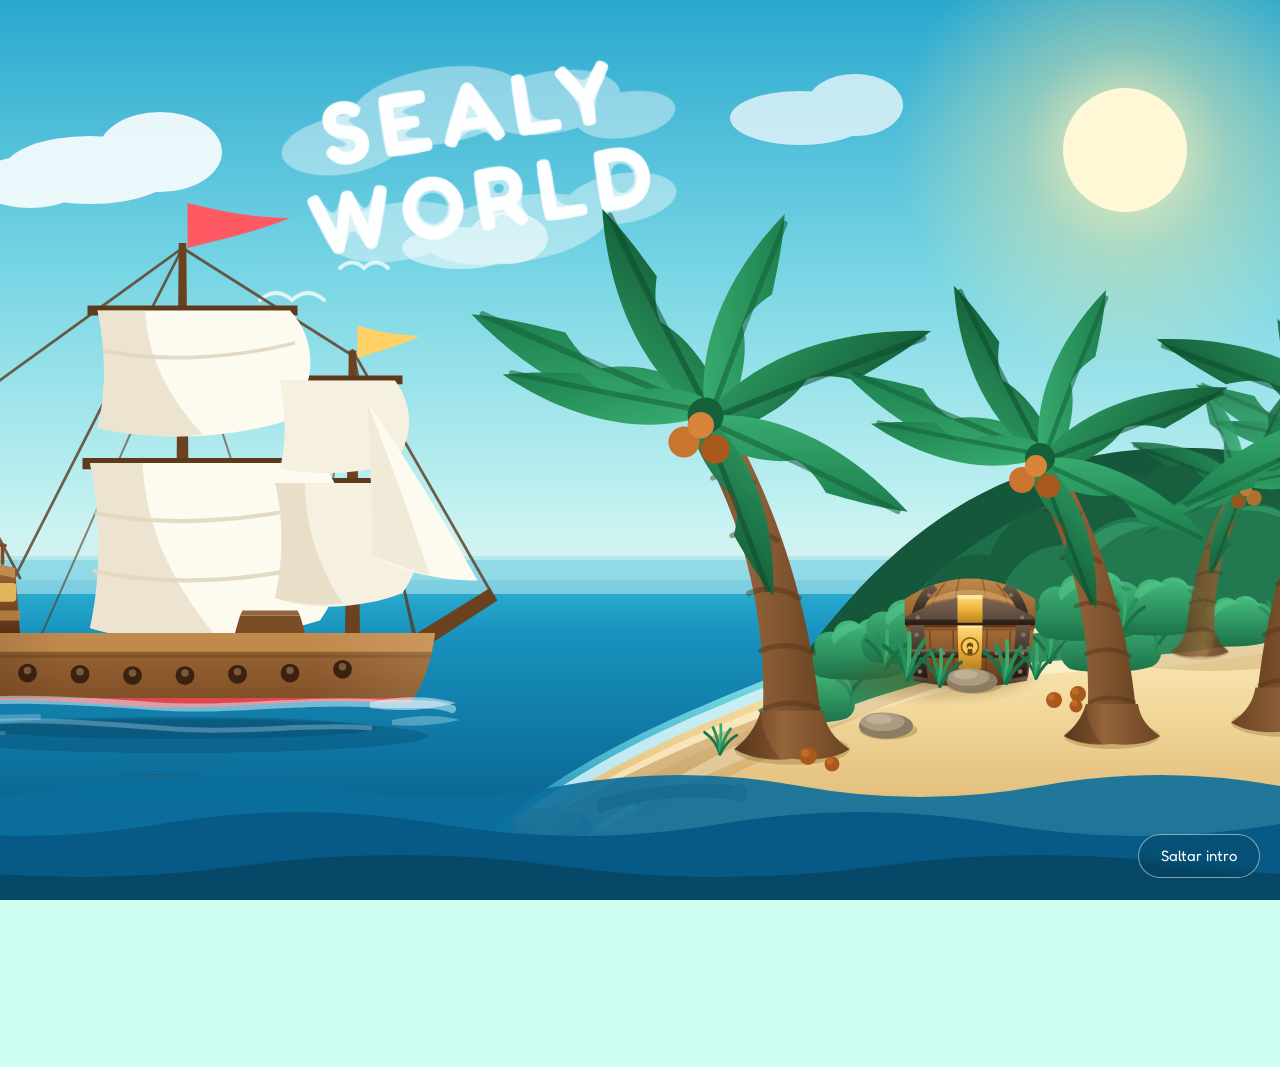
==== commit 3a38c43f: "Update #3" ====
--- a/index.html
+++ b/index.html
@@ -2,1232 +2,1402 @@
 <html lang="es">
 
 <head>
-  <meta charset="utf-8">
-  <meta content="width=device-width, initial-scale=1.0, viewport-fit=cover" name="viewport">
-  <title>Sealyworld &middot; Tienda</title>
-  <meta name="description" content="Tienda oficial de Sealyworld. Consigue zafiros para equipamientos exclusivos y boosters dentro del servidor.">
-  <meta name="theme-color" content="#0d7396">
-
-  <link href="assets/img/favicon.svg" rel="icon" type="image/svg+xml">
-
-  <!-- Fonts -->
-  <link href="https://fonts.googleapis.com" rel="preconnect">
-  <link href="https://fonts.gstatic.com" rel="preconnect" crossorigin>
-  <link href="https://fonts.googleapis.com/css2?family=Fredoka:wght@400;500;600;700&family=Nunito:ital,wght@0,400;0,600;0,700;1,400&display=swap" rel="stylesheet">
-
-  <link href="assets/css/base.css" rel="stylesheet">
-  <link href="assets/css/intro.css" rel="stylesheet">
-  <link href="assets/css/shop.css" rel="stylesheet">
+    <meta charset="utf-8">
+    <meta content="width=device-width, initial-scale=1.0" name="viewport">
+    <!-- Zoom crítico inline: evita CLS al aplicar zoom antes del primer paint -->
+    <script>!function(){if(window.innquitaerWidth>=768){document.documentElement.style.zoom=window.innerWidth/2300;}}();</script>
+    <title>Tienda | Sealy World</title>
+    <meta name="description"
+          content="Tienda oficial de SealyWorld. Compra Zafiros para obtener equipamientos exclusivos y boosters en nuestro servidor de Minecraft.">
+    <meta name="keywords" content="SealyWorld, tienda Minecraft, zafiros, servidor Minecraft, comprar zafiros">
+
+    <!-- Favicons -->
+    <link href="src/img/sealyworld_logo_sinfondo.webp" rel="icon" type="image/webp">
+    <link href="src/img/sealyworld_logo_sinfondo.webp" rel="apple-touch-icon">
+
+    <!-- Preconnect a orígenes externos críticos -->
+    <link rel="preconnect" href="https://fonts.googleapis.comquedo ">
+    <link rel="preconnect" href="https://fonts.gstatic.com" crossorigin>
+    <link rel="preconnect" href="https://vzge.me">
+
+    <!-- Preload: imagen de fondo (LCP) -->
+    <link rel="preload" as="image" href="src/img/sealyworld_background.webp" type="image/webp" fetchpriority="high">
+
+    <!-- Fuentes: carga no bloqueante -->
+    <link rel="preload" as="style"
+          href="https://fonts.googleapis.com/css2?family=Karla:ital,wght@0,200..800;1,200..800&display=swap"
+          onload="this.onload=null;this.rel='stylesheet'">
+    <noscript>
+        <link href="https://fonts.googleapis.com/css2?family=Karla:ital,wght@0,200..800;1,200..800&display=swap"
+              rel="stylesheet">
+    </noscript>
+
+    <!-- Bootstrap CSS (crítico para layout — bloqueante intencional) -->
+    <link href="src/lib/bootstrap/css/bootstrap.min.css" rel="stylesheet">
+
+    <!-- Bootstrap Icons — sync para evitar CLS de iconos en cabecera -->
+    <link href="src/lib/bootstrap-icons/bootstrap-icons-subset.css" rel="stylesheet">
+
+    <!-- CSS principal -->
+    <link href="src/css/main.css?v=43" rel="stylesheet">
+
+    <!-- LA TRAVESIA (solo en esta pagina)
+         Fredoka es la tipografia del rotulo que va escrito en el cielo de la
+         cortinilla; el resto del sitio sigue en Karla. Va sincrona y no
+         diferida como Karla: el rotulo se lee en el primer segundo de la
+         animacion, y una fuente que llega tarde se veria cambiar en pantalla. -->
+    <link href="https://fonts.googleapis.com/css2?family=Fredoka:wght@500;600;700&display=swap" rel="stylesheet">
+    <link href="src/css/intro.css?v=43" rel="stylesheet">
 </head>
 
-<body>
-
-  <!--==============================================================
-       LA TRAVESIA
-       Cortinilla de entrada: el barco llega a la isla, el cofre se
-       abre y la camara se mete dentro. Al terminar se descubre la
-       tienda. El SVG va EN LINEA (no en <object> ni <img>) porque el
-       JS tiene que mover el barco, abrir la tapa y empujar la camara:
-       desde fuera del documento no se puede tocar nada de eso.
-  ===============================================================-->
-  <div id="intro" class="intro">
-
-    <svg class="intro__scene" viewBox="0 0 1600 900" preserveAspectRatio="xMidYMid slice" aria-hidden="true">
-      <defs>
-        <linearGradient id="g-sky" x1="0" y1="0" x2="0" y2="1">
-          <stop offset="0"   stop-color="#2aa8cf"/>
-          <stop offset=".45" stop-color="#77d5e4"/>
-          <stop offset=".82" stop-color="#bceff0"/>
-          <stop offset="1"   stop-color="#e9faf4"/>
-        </linearGradient>
-        <linearGradient id="g-sea" x1="0" y1="0" x2="0" y2="1">
-          <stop offset="0"   stop-color="#35bcdb"/>
-          <stop offset=".22" stop-color="#1892bd"/>
-          <stop offset=".62" stop-color="#0d6f9c"/>
-          <stop offset="1"   stop-color="#074f74"/>
-        </linearGradient>
-        <!-- El mismo mar, pero anclado al lienzo (userSpaceOnUse) en vez de
-             a la caja de cada forma. Cualquier figura pintada con el cae
-             exactamente del color que el agua tiene a esa altura, asi que
-             se funde sin junta: es lo que permite recortar el casco con
-             "agua" sin que se vea la pieza que lo recorta. -->
-        <linearGradient id="g-sea-fixed" gradientUnits="userSpaceOnUse" x1="0" y1="560" x2="0" y2="900">
-          <stop offset="0"   stop-color="#35bcdb"/>
-          <stop offset=".22" stop-color="#1892bd"/>
-          <stop offset=".62" stop-color="#0d6f9c"/>
-          <stop offset="1"   stop-color="#074f74"/>
-        </linearGradient>
-        <radialGradient id="g-sun" cx=".5" cy=".5" r=".5">
-          <stop offset="0"   stop-color="#fff6c9" stop-opacity=".95"/>
-          <stop offset=".45" stop-color="#ffe89a" stop-opacity=".38"/>
-          <stop offset="1"   stop-color="#ffe89a" stop-opacity="0"/>
-        </radialGradient>
-        <linearGradient id="g-sand" x1="0" y1="0" x2="0" y2="1">
-          <stop offset="0"   stop-color="#fdf2cd"/>
-          <stop offset=".34" stop-color="#f4dca1"/>
-          <stop offset=".7"  stop-color="#e3bf7c"/>
-          <stop offset="1"   stop-color="#c99a56"/>
-        </linearGradient>
-        <!-- Arena mojada: la franja que la ola acaba de lamer. Mas oscura
-             y mas saturada, que es justo lo que le pasa a la arena real. -->
-        <linearGradient id="g-sand-wet" x1="0" y1="0" x2="0" y2="1">
-          <stop offset="0"   stop-color="#d8b277"/>
-          <stop offset="1"   stop-color="#b98f52"/>
-        </linearGradient>
-        <!-- El bajio: la lengua de agua poco profunda que rodea la isla.
-             Anclado al lienzo para que case con el mar de fondo. Es lo que
-             hace que la isla se lea posada SOBRE un fondo de arena y no
-             recortada y pegada encima del azul. -->
-        <linearGradient id="g-shallow" gradientUnits="userSpaceOnUse" x1="0" y1="660" x2="0" y2="880">
-          <stop offset="0"   stop-color="#9df0ee" stop-opacity=".85"/>
-          <stop offset=".45" stop-color="#5fd3e4" stop-opacity=".7"/>
-          <stop offset="1"   stop-color="#2ba8cf" stop-opacity=".15"/>
-        </linearGradient>
-        <!-- La arena tal como se ve en la franja donde se apoya el cofre,
-             anclada al lienzo. Con ella se pinta el monton que le tapa el
-             canto inferior: al caer del mismo color que la playa, el monton
-             no se ve y lo que se lee es un cofre medio enterrado. Es el
-             mismo recurso que mete el casco del barco dentro del agua. -->
-        <radialGradient id="g-shadow" cx=".5" cy=".5" r=".5">
-          <stop offset="0"   stop-color="#6b4a16" stop-opacity=".42"/>
-          <stop offset=".55" stop-color="#6b4a16" stop-opacity=".2"/>
-          <stop offset="1"   stop-color="#6b4a16" stop-opacity="0"/>
-        </radialGradient>
-        <linearGradient id="g-sand-chest" gradientUnits="userSpaceOnUse" x1="0" y1="636" x2="0" y2="704">
-          <stop offset="0"   stop-color="#fcf0ca"/>
-          <stop offset=".55" stop-color="#f8e6b4"/>
-          <stop offset="1"   stop-color="#f2d89b"/>
-        </linearGradient>
-        <linearGradient id="g-trunk" x1="0" y1="0" x2="1" y2="0">
-          <stop offset="0"   stop-color="#5e3a1c"/>
-          <stop offset=".42" stop-color="#94643a"/>
-          <stop offset="1"   stop-color="#6b4423"/>
-        </linearGradient>
-        <linearGradient id="g-leaf" x1="0" y1="0" x2="1" y2=".4">
-          <stop offset="0"   stop-color="#3fb878"/>
-          <stop offset="1"   stop-color="#1c7d4c"/>
-        </linearGradient>
-        <linearGradient id="g-leaf-d" x1="0" y1="0" x2="1" y2=".4">
-          <stop offset="0"   stop-color="#2f9e63"/>
-          <stop offset="1"   stop-color="#14603a"/>
-        </linearGradient>
-        <linearGradient id="g-bush" x1="0" y1="0" x2="0" y2="1">
-          <stop offset="0"   stop-color="#46bd7f"/>
-          <stop offset="1"   stop-color="#1b7248"/>
-        </linearGradient>
-        <linearGradient id="g-iron" x1="0" y1="0" x2="0" y2="1">
-          <stop offset="0"   stop-color="#6d5a49"/>
-          <stop offset=".5"  stop-color="#43352a"/>
-          <stop offset="1"   stop-color="#241a13"/>
-        </linearGradient>
-        <linearGradient id="g-wood" x1="0" y1="0" x2="0" y2="1">
-          <stop offset="0"   stop-color="#a9723c"/>
-          <stop offset=".5"  stop-color="#8a5629"/>
-          <stop offset="1"   stop-color="#63391a"/>
-        </linearGradient>
-        <linearGradient id="g-woodlid" x1="0" y1="0" x2="0" y2="1">
-          <stop offset="0"   stop-color="#c08a4c"/>
-          <stop offset="1"   stop-color="#8a5629"/>
-        </linearGradient>
-        <linearGradient id="g-gold" x1="0" y1="0" x2="0" y2="1">
-          <stop offset="0"   stop-color="#ffe08a"/>
-          <stop offset=".5"  stop-color="#eeb43c"/>
-          <stop offset="1"   stop-color="#b9821f"/>
-        </linearGradient>
-        <linearGradient id="g-gem" x1=".2" y1="0" x2=".8" y2="1">
-          <stop offset="0"   stop-color="#8fe4ff"/>
-          <stop offset=".45" stop-color="#31a9f5"/>
-          <stop offset="1"   stop-color="#0f5fd0"/>
-        </linearGradient>
-        <linearGradient id="g-beam" x1="0" y1="1" x2="0" y2="0">
-          <stop offset="0"   stop-color="#9df1ff" stop-opacity=".55"/>
-          <stop offset=".55" stop-color="#bff6ff" stop-opacity=".24"/>
-          <stop offset="1"   stop-color="#ffffff" stop-opacity="0"/>
-        </linearGradient>
-        <!-- El volumen del casco. Va en un gradiente y no en dos manchas
-             con borde recto: esas dejaban dos costuras verticales cruzando
-             la madera de arriba abajo. -->
-        <linearGradient id="g-hull-shade" x1="0" y1="0" x2="1" y2="0">
-          <stop offset="0"   stop-color="#2b1608" stop-opacity=".34"/>
-          <stop offset=".3"  stop-color="#2b1608" stop-opacity="0"/>
-          <stop offset=".74" stop-color="#ffd9a8" stop-opacity="0"/>
-          <stop offset="1"   stop-color="#ffd9a8" stop-opacity=".2"/>
-        </linearGradient>
-        <linearGradient id="g-hull" x1="0" y1="0" x2="0" y2="1">
-          <stop offset="0"   stop-color="#9c6836"/>
-          <stop offset=".55" stop-color="#7c4c25"/>
-          <stop offset="1"   stop-color="#553014"/>
-        </linearGradient>
-        <radialGradient id="g-halo" cx=".5" cy=".5" r=".5">
-          <stop offset="0"   stop-color="#d6f8ff" stop-opacity=".95"/>
-          <stop offset=".45" stop-color="#57c8f7" stop-opacity=".40"/>
-          <stop offset="1"   stop-color="#57c8f7" stop-opacity="0"/>
-        </radialGradient>
-
-        <!-- Borde algodonoso. El desenfoque engorda la silueta y la matriz
-             de color le devuelve el filo de golpe: lo que queda son cantos
-             redondeados y pegados unos a otros, que es como se recorta una
-             nube. Sobre texto convierte las letras en vapor. -->
-        <filter id="f-puff" x="-30%" y="-50%" width="160%" height="200%">
-          <feGaussianBlur in="SourceGraphic" stdDeviation="7" result="b"/>
-          <feColorMatrix in="b" type="matrix"
-                         values="1 0 0 0 0  0 1 0 0 0  0 0 1 0 0  0 0 0 24 -10"/>
-        </filter>
-
-        <!-- PIEZAS REUTILIZABLES
-             Una hoja y un arbol, dibujados UNA vez y repetidos con <use>.
-             Las palmeras no son copias exactas: cada instancia entra con su
-             escala, su giro y su espejo, asi que la vegetacion se lee como
-             un bosquecillo y no como el mismo recorte pegado cinco veces. -->
-
-        <!-- La hoja apunta a +x desde su arranque; la corona la reparte a
-             base de rotate. El borde de abajo va dentado a proposito: una
-             hoja de palma lisa se lee como una mancha verde. -->
-        <g id="frond">
-          <path fill="url(#g-leaf)"
-                d="M0 0 C24 -17 60 -21 100 -8 C88 -3 76 0 64 3 C57 -1 51 -3 45 -3
-                   C40 1 34 4 27 6 C17 9 8 10 0 7 Z"/>
-          <path fill="none" stroke="#14603a" stroke-width="2.6" stroke-linecap="round" opacity=".55"
-                d="M2 2 C30 -1 66 -4 96 -6"/>
-        </g>
-        <g id="frond-d">
-          <path fill="url(#g-leaf-d)"
-                d="M0 0 C24 -17 60 -21 100 -8 C88 -3 76 0 64 3 C57 -1 51 -3 45 -3
-                   C40 1 34 4 27 6 C17 9 8 10 0 7 Z"/>
-          <path fill="none" stroke="#0e4b2d" stroke-width="2.6" stroke-linecap="round" opacity=".55"
-                d="M2 2 C30 -1 66 -4 96 -6"/>
-        </g>
-
-        <!-- Palmera completa, con la base del tronco en (0,0). El tronco es
-             un solo path que se estrecha al subir, con los anillos pintados
-             encima: dos piezas en vez de un tronco a trozos. -->
-        <g id="palm">
-          <!-- La sombra que el pie echa en el suelo. Va antes que nada para
-               quedar debajo del tronco. -->
-          <ellipse cx="0" cy="3" rx="24" ry="6.5" fill="#6b4a16" opacity=".26"/>
-          <path fill="url(#g-trunk)"
-                d="M-13 2 C-9 -40 -16 -86 -41 -128 C-47 -138 -41 -145 -31 -141
-                   C-4 -98 10 -46 13 2 Z"/>
-          <!-- Y el pie ensanchado. Un tronco rematado en corte recto se
-               clava en la arena como un poste; una palmera se abre en
-               raices antes de tocar el suelo. -->
-          <path fill="url(#g-trunk)"
-                d="M-13 -13 C-15 -6 -19 -1 -24 3 C-17 7 -8 8 0 7 C9 8 18 7 24 3
-                   C18 -1 14 -6 13 -13 Z"/>
-          <path fill="#54331a" opacity=".35"
-                d="M-13 -13 C-15 -6 -19 -1 -24 3 C-17 6 -11 7 -5 7 C-10 1 -13 -6 -13 -13 Z"/>
-          <g fill="none" stroke="#54331a" stroke-width="2.2" stroke-linecap="round" opacity=".45">
-            <path d="M-11 -14 C-4 -17 3 -17 11 -14"/>
-            <path d="M-13 -38 C-6 -41 2 -41 9 -37"/>
-            <path d="M-18 -62 C-11 -65 -3 -64 3 -60"/>
-            <path d="M-25 -86 C-19 -89 -12 -88 -6 -84"/>
-            <path d="M-33 -110 C-27 -113 -21 -112 -16 -108"/>
-          </g>
-          <g transform="translate(-36 -136)">
-            <use href="#frond"   transform="rotate(-152) scale(1.06)"/>
-            <use href="#frond-d" transform="rotate(-112) scale(.96)"/>
-            <use href="#frond"   transform="rotate(-64)  scale(.9)"/>
-            <use href="#frond-d" transform="rotate(-16)"/>
-            <use href="#frond"   transform="rotate(30)   scale(.93)"/>
-            <use href="#frond-d" transform="rotate(74)   scale(.8)"/>
-            <use href="#frond"   transform="rotate(196)  scale(.86)"/>
-            <circle r="7.5" fill="#14603a"/>
-            <circle cx="-9" cy="11" r="6.5" fill="#c9752f"/>
-            <circle cx="4"  cy="14" r="6"   fill="#a9591b"/>
-            <circle cx="-2" cy="4"  r="5.5" fill="#d8853c"/>
-          </g>
-        </g>
-
-        <!-- Moneda de canto: dos elipses, una oscura desplazada bajo la
-             otra. Ese par es todo el truco del grosor; con una sola, la
-             moneda se lee como una pegatina redonda. -->
-        <g id="coin">
-          <ellipse cy="3.5" rx="16" ry="7" fill="#a8741a"/>
-          <ellipse rx="16" ry="7" fill="#f0bf4a"/>
-          <ellipse rx="9.5" ry="3.8" fill="#ffe08a" opacity=".85"/>
-          <ellipse cx="-4.5" cy="-1.6" rx="4" ry="1.6" fill="#fff6d0" opacity=".85"/>
-        </g>
-        <!-- Moneda de cara, para que el monton no sea todo cantos. -->
-        <g id="coin-face">
-          <circle cy="2.5" r="12.5" fill="#a8741a"/>
-          <circle r="12.5" fill="#f0bf4a"/>
-          <circle r="7.5" fill="#e0a62c" opacity=".55"/>
-          <path d="M-6 -6 A8.5 8.5 0 0 1 2 -9" fill="none" stroke="#fff6d0" stroke-width="2.6"
-                stroke-linecap="round" opacity=".85"/>
-        </g>
-        <!-- Gema tallada. Las caras van como facetas de distinto tono en vez
-             de un rombo plano con borde: una piedra preciosa es luz partida,
-             no una silueta rellena. -->
-        <g id="gem">
-          <path d="M0 -21 L11 -9 L0 15 L-11 -9 Z" fill="#2f9bef"/>
-          <path d="M0 -21 L11 -9 L0 -4 Z" fill="#9fe9ff"/>
-          <path d="M0 -21 L-11 -9 L0 -4 Z" fill="#5cc4ff"/>
-          <path d="M11 -9 L0 -4 L0 15 Z" fill="#1568c9"/>
-          <path d="M-11 -9 L0 -4 L0 15 Z" fill="#0d4a9e"/>
-          <path d="M-6.5 -13 L-2 -17.5 L0.5 -13.5 L-4 -9.5 Z" fill="#ffffff" opacity=".8"/>
-        </g>
-
-        <!-- Piedra, con su sombra de contacto incorporada. Va definida una
-             sola vez justamente por eso: repartidas a mano, tarde o
-             temprano una se queda sin sombra y se pone a flotar. -->
-        <g id="rock">
-          <ellipse cx="3"  cy="5"  rx="34" ry="11" fill="#6b4a16" opacity=".26"/>
-          <ellipse cx="0"  cy="0"  rx="32" ry="15" fill="#8b7c64"/>
-          <ellipse cx="-4" cy="-5" rx="26" ry="11" fill="#ab9c81"/>
-          <ellipse cx="-8" cy="-8" rx="15" ry="6"  fill="#c4b79d" opacity=".8"/>
-        </g>
-
-        <!-- Mata de hierba: un abanico de briznas desde un mismo punto. -->
-        <g id="tuft" fill="none" stroke-linecap="round">
-          <path d="M0 0 C-4 -14 -12 -24 -22 -31" stroke="#1b7248" stroke-width="4"/>
-          <path d="M0 0 C-2 -16 -5 -28 -10 -38"  stroke="#279059" stroke-width="4"/>
-          <path d="M0 0 C1 -16 2 -30 1 -42"      stroke="#38ad6c" stroke-width="4"/>
-          <path d="M0 0 C3 -15 8 -27 15 -36"     stroke="#279059" stroke-width="4"/>
-          <path d="M0 0 C6 -12 14 -21 24 -27"    stroke="#1b7248" stroke-width="4"/>
-        </g>
-
-        <!-- Arbusto. UNA silueta con lobulos, no tres circulos apilados: a
-             poco que crezcan, los circulos se leen como circulos. -->
-        <g id="bush">
-          <path fill="url(#g-bush)"
-                d="M-46 6 C-59 -1 -62 -18 -51 -27 C-56 -41 -43 -53 -28 -50
-                   C-25 -63 -8 -69 4 -60 C15 -71 33 -68 39 -56 C55 -57 66 -42 59 -28
-                   C69 -19 66 -3 54 3 C30 11 -22 12 -46 6 Z"/>
-          <path fill="#63d094" opacity=".42"
-                d="M-29 -48 C-18 -61 0 -65 11 -56 C-4 -54 -18 -46 -27 -35
-                   C-31 -39 -31 -44 -29 -48 Z"/>
-          <path fill="#63d094" opacity=".28"
-                d="M15 -63 C29 -67 43 -58 45 -46 C37 -57 27 -61 15 -63 Z"/>
-          <path fill="#0f5233" opacity=".26"
-                d="M41 -52 C59 -46 67 -27 58 -13 C61 -30 54 -42 39 -48 Z"/>
-        </g>
-      </defs>
-
-      <!-- CAMARA
-           Todo lo que se ve vive aqui dentro. El zoom final es un unico
-           transform sobre este grupo: por eso la escena entera se acerca
-           en bloque, como una camara de verdad, y no pieza por pieza.
-           En SVG el origen de transform es 0 0, asi que el encuadre lo
-           calcula a mano intro.js. -->
-      <g id="camera">
-
-        <!-- Cielo -->
-        <rect x="0" y="0" width="1600" height="600" fill="url(#g-sky)"/>
-        <circle cx="1285" cy="150" r="230" fill="url(#g-sun)"/>
-        <circle cx="1285" cy="150" r="62" fill="#fff8d6"/>
-
-        <!-- Nubes. Cada banco a su ritmo: si comparten velocidad el cielo
-             entero se lee como una sola imagen deslizandose. -->
-        <g fill="#ffffff">
-          <g class="cloud cloud--a" opacity=".88">
-            <ellipse cx="250" cy="170" rx="86" ry="34"/>
-            <ellipse cx="320" cy="152" rx="62" ry="40"/>
-            <ellipse cx="190" cy="182" rx="54" ry="26"/>
-          </g>
-          <g class="cloud cloud--b" opacity=".7">
-            <ellipse cx="960" cy="118" rx="70" ry="27"/>
-            <ellipse cx="1015" cy="105" rx="48" ry="31"/>
-          </g>
-          <g class="cloud cloud--c" opacity=".55">
-            <ellipse cx="620" cy="248" rx="58" ry="21"/>
-            <ellipse cx="668" cy="238" rx="40" ry="26"/>
-          </g>
-        </g>
-
-        <!-- Gaviotas -->
-        <g class="gulls" fill="none" stroke="#ffffff" stroke-width="4" stroke-linecap="round" opacity=".75">
-          <path d="M420 300 q16 -14 32 0 q16 -14 32 0"/>
-          <path d="M500 268 q12 -11 24 0 q12 -11 24 0"/>
-        </g>
-
-        <!-- EL ROTULO EN EL CIELO
-             Va aqui, entre las gaviotas y el mar, a proposito: pintado al
-             final quedaria por delante de las palmeras y del barco, y una
-             nube que tapa una palmera deja de leerse como nube.
-             El giro va en un grupo de dentro y la deriva en el de fuera:
-             en SVG la propiedad CSS transform PISA al atributo transform,
-             asi que compartirlos borraria la inclinacion. -->
-        <g id="skyword">
-          <!-- El translate recoloca el rotulo entero; el rotate le da la
-               inclinacion. Van juntos en el mismo atributo porque el
-               grupo de fuera ya gasta su transform en la deriva. -->
-          <g transform="translate(-46 26) rotate(-9 688 152)">
-
-            <!-- El banco de nube que lo sostiene. -->
-            <g fill="#ffffff" opacity=".4">
-              <ellipse cx="556" cy="98"  rx="62" ry="29"/>
-              <ellipse cx="656" cy="74"  rx="88" ry="38"/>
-              <ellipse cx="768" cy="88"  rx="70" ry="31"/>
-              <ellipse cx="840" cy="112" rx="50" ry="23"/>
-              <ellipse cx="596" cy="192" rx="68" ry="29"/>
-              <ellipse cx="714" cy="208" rx="92" ry="33"/>
-              <ellipse cx="822" cy="194" rx="56" ry="25"/>
-            </g>
-
-            <g text-anchor="middle" letter-spacing="9" font-weight="600"
-               font-family="Fredoka, 'Trebuchet MS', system-ui, sans-serif">
-              <!-- Primero el vapor, luego la letra encima: el halo es el
-                   mismo texto pasado por el filtro. -->
-              <g filter="url(#f-puff)" fill="#ffffff" opacity=".55">
-                <text x="688" y="116" font-size="88">SEALY</text>
-                <text x="688" y="204" font-size="88">WORLD</text>
-              </g>
-              <g fill="#ffffff" opacity=".95">
-                <text x="688" y="116" font-size="88">SEALY</text>
-                <text x="688" y="204" font-size="88">WORLD</text>
-              </g>
-            </g>
-          </g>
-        </g>
-
-        <!-- Mar -->
-        <rect x="0" y="560" width="1600" height="340" fill="url(#g-sea)"/>
-        <!-- Bruma en el horizonte: sin ella el agua arranca de golpe y la
-             union con el cielo se lee como una regla trazada. -->
-        <rect x="0" y="538" width="1600" height="56" fill="#cdeff2" opacity=".5"/>
-        <rect x="0" y="556" width="1600" height="24" fill="#9fe0ea" opacity=".55"/>
-        <ellipse cx="1285" cy="618" rx="150" ry="16" fill="#ffeaa7" opacity=".35"/>
-
-        <!-- LA ISLA
-             Se extiende de babor a estribor y se sale del plano por la
-             derecha: eso es lo que la hace leer como una isla y no como un
-             monton de arena en mitad del cuadro. De atras a adelante van el
-             bajio, la espuma, la colina, la arena, la vegetacion y por
-             ultimo el cofre, que es adonde termina apuntando todo. -->
-        <g id="island">
-
-          <!-- El bajio. El agua sobre arena es clara; esta lengua es lo que
-               da a entender que la isla CONTINUA bajo el mar en vez de estar
-               recortada y pegada sobre el azul. -->
-          <path fill="url(#g-shallow)"
-                d="M656 826 C716 776 786 738 862 706 C946 670 1024 640 1104 622
-                   C1188 604 1268 606 1344 596 C1428 584 1520 570 1600 566
-                   L1600 900 L656 900 Z"/>
-
-          <!-- Espuma de orilla: el filo donde rompe. -->
-          <path fill="#dff7fb" opacity=".8"
-                d="M676 818 C740 770 810 734 884 704 C964 670 1040 644 1118 628
-                   C1200 610 1278 614 1354 604 C1436 592 1522 580 1600 576
-                   L1600 608 C1524 612 1442 622 1360 634 C1284 645 1206 642 1126 658
-                   C1050 673 976 698 898 732 C826 764 758 800 700 844 Z"/>
-
-          <!-- LA LADERA. Tierra alta cubierta de vegetacion: sin un segundo
-               plano la isla es una duna y punto. Sube hasta por encima del
-               horizonte y se corre a babor a proposito, para pasar POR
-               DETRAS del cofre: recortado contra el mar, el cofre se leia
-               pegado encima del dibujo por mucha sombra que se le pusiera.
-               Un objeto se mete en un paisaje cuando tiene paisaje detras. -->
-          <path fill="#14573a"
-                d="M912 736 C976 626 1062 522 1176 478 C1290 434 1402 444 1494 470
-                   C1552 486 1580 502 1600 514 L1600 760 L912 760 Z"/>
-          <path fill="#1c6f4a"
-                d="M968 730 C1028 634 1106 544 1210 504 C1314 464 1410 476 1488 500
-                   C1546 518 1578 530 1600 540 L1600 750 L968 750 Z"/>
-          <path fill="#2a8a5c"
-                d="M1026 722 C1080 648 1150 574 1240 540 C1328 506 1408 518 1478 540
-                   C1536 558 1572 568 1600 576 L1600 740 L1026 740 Z"/>
-
-          <!-- Copas de la ladera. Una cresta ondulada continua, no circulos
-               sueltos: a este tamano cada circulo se ve como lo que es. -->
-          <path fill="#175f3f"
-                d="M1014 668 C1026 634 1050 608 1078 602 C1090 570 1120 548 1150 556
-                   C1160 522 1196 500 1228 510 C1242 480 1278 466 1308 478
-                   C1326 452 1362 446 1384 462 C1404 444 1440 450 1452 472
-                   C1478 460 1510 472 1520 494 C1544 486 1572 496 1584 516
-                   C1592 512 1598 518 1600 526 L1600 700 L1014 700 Z"/>
-          <path fill="#22794f"
-                d="M1036 676 C1048 648 1070 628 1096 624 C1108 596 1136 578 1164 586
-                   C1176 556 1210 538 1240 548 C1256 522 1290 510 1318 522
-                   C1336 500 1370 496 1390 512 C1412 498 1444 504 1454 524
-                   C1480 514 1508 524 1518 544 C1546 538 1572 548 1584 566
-                   L1600 572 L1600 700 L1036 700 Z"/>
-          <path fill="#3fae78" opacity=".45"
-                d="M1098 624 C1112 600 1140 586 1164 592 C1146 598 1126 610 1112 630 Z
-                   M1242 548 C1258 526 1288 516 1310 526 C1288 530 1266 540 1252 558 Z
-                   M1392 512 C1414 500 1442 506 1452 524 C1434 512 1412 508 1392 512 Z
-                   M1520 544 C1542 536 1566 544 1578 562 C1560 548 1540 542 1520 544 Z"/>
-
-          <!-- ARENA. Un solo contorno para toda la playa: las luces y las
-               sombras de despues van pintadas DENTRO de el, no cosidas a su
-               lado, que es lo que antes hacia que se vieran las juntas. -->
-          <path fill="url(#g-sand)"
-                d="M684 824 C748 778 818 742 892 712 C970 680 1044 654 1122 638
-                   C1202 622 1280 628 1356 618 C1438 607 1522 596 1600 592
-                   L1600 890 L684 890 Z"/>
-
-          <!-- Luz en la cresta: el sol pega arriba y la arena se aclara. -->
-          <path fill="#fff6d8" opacity=".6"
-                d="M700 822 C762 778 830 744 902 716 C978 686 1050 662 1128 646
-                   C1206 630 1282 636 1358 626 C1440 615 1522 604 1600 600
-                   L1600 636 C1524 640 1444 650 1364 662 C1288 673 1212 668 1136 684
-                   C1060 700 990 724 916 754 C844 783 776 818 720 856 Z"/>
-
-          <!-- Sombra al pie de la loma: sin esto la playa es plana. -->
-          <g fill="#a97f42" opacity=".26">
-            <path d="M780 790 C866 748 946 710 1030 684 C1096 663 1160 654 1224 654
-                     C1156 670 1092 686 1026 714 C948 747 872 784 806 818 Z"/>
-            <path d="M1300 648 C1372 640 1440 630 1512 622 C1552 617 1580 616 1600 617
-                     L1600 656 C1552 654 1500 658 1444 666 C1390 673 1342 672 1296 666 Z"/>
-          </g>
-
-          <!-- Arena mojada: la franja que la ola acaba de lamer. Cierra el
-               encuentro entre la playa y el agua. -->
-          <path fill="url(#g-sand-wet)" opacity=".7"
-                d="M690 830 C752 790 818 758 888 730 C954 704 1014 684 1074 670
-                   C1008 694 942 722 876 756 C808 792 744 830 704 866 Z"/>
-
-          <!-- VEGETACION DE CRESTA
-               Va justo bajo el borde de la arena, en un verde mas apagado
-               que las palmeras: la distancia desatura. Lo de delante se
-               recorta contra ella. -->
-          <path fill="#1f8455" opacity=".9"
-                d="M918 710 C990 678 1058 656 1130 642 C1206 627 1282 632 1356 622
-                   C1438 611 1522 600 1600 596 L1600 624 C1524 628 1444 638 1362 650
-                   C1286 661 1212 656 1138 670 C1068 684 1002 706 936 736 Z"/>
-
-          <g>
-            <use href="#tuft" transform="translate(944 726) scale(.82)"/>
-            <use href="#tuft" transform="translate(1006 700) scale(.92)"/>
-            <use href="#tuft" transform="translate(1078 678) scale(.78)"/>
-            <use href="#tuft" transform="translate(1210 662) scale(.86)"/>
-            <use href="#tuft" transform="translate(1318 646) scale(.74)"/>
-            <use href="#tuft" transform="translate(1436 632) scale(.8)"/>
-            <use href="#tuft" transform="translate(1540 620) scale(.7)"/>
-            <use href="#tuft" transform="translate(880 754) scale(.7)"/>
-          </g>
-
-          <g>
-            <use href="#bush" transform="translate(1268 664) scale(.82)"/>
-            <use href="#bush" transform="translate(1392 640) scale(.66)"/>
-            <use href="#bush" transform="translate(968 716) scale(.72)"/>
-            <use href="#bush" transform="translate(1510 626) scale(.58)"/>
-          </g>
-
-          <!-- Macizo al pie de la ladera. Cierra el hueco entre el verde y la
-               arena justo por donde asoma el cofre, para que no quede un filo
-               limpio a su espalda.
-               Cada pieza se apoya POR DEBAJO de la linea de la cresta: unos
-               pocos pixeles por encima y el arbusto se queda flotando, que es
-               lo que delata al ojo antes que ninguna otra cosa. Y va antes que
-               las palmeras, para que los troncos le pasen por delante en vez
-               de quedar atravesados por un matorral. -->
-          <g>
-            <use href="#bush" transform="translate(1016 672) scale(.8)"/>
-            <use href="#bush" transform="translate(1072 656) scale(.88)"/>
-            <use href="#bush" transform="translate(1246 632) scale(.9)"/>
-            <use href="#bush" transform="translate(1318 628) scale(.76)"/>
-            <use href="#tuft" transform="translate(1046 668) scale(.9)"/>
-            <use href="#tuft" transform="translate(1284 630) scale(.85)"/>
-          </g>
-
-          <!-- Palmeras del fondo: algo lavadas y mas atras, para que la isla
-               tenga profundidad y no dos arboles sueltos. Como el resto de
-               la vegetacion, arraigan POR DEBAJO de la linea de la cresta:
-               por encima el pie del tronco se queda al aire sobre el verde
-               de la ladera y el arbol entero se lee flotando. -->
-          <g class="palm palm--far1"><use href="#palm" transform="translate(1556 652) scale(1.5)" opacity=".9"/></g>
-          <g class="palm palm--far2"><use href="#palm" transform="translate(1360 648) scale(1.2) scale(-1 1)" opacity=".85"/></g>
-
-          <!-- Palmeras principales. Crecidas al triple: a este tamano dejan
-               de ser adorno y pasan a dar la escala de la isla, asi que van
-               recolocadas: arraigan mas abajo en la playa, en primer
-               termino, porque con las bases donde estaban las coronas se
-               salian del encuadre por arriba. No mas abajo, eso si: pasada
-               la linea de la rompiente (y 786) el pie del tronco queda
-               tapado por la ola y la palmera parece nacer del mar.
-               Cada una se mece a su ritmo. -->
-          <g class="palm palm--l"><use href="#palm" transform="translate(952 742) scale(2.4)"/></g>
-          <g class="palm palm--r"><use href="#palm" transform="translate(1444 716) scale(2.2) scale(-1 1)"/></g>
-          <g class="palm palm--m"><use href="#palm" transform="translate(1272 730) scale(2.0)"/></g>
-
-          <!-- Detalle al pie: tronco varado, piedras y cocos caidos. Son los
-               que le dan escala a la playa. -->
-          <g>
-            <path d="M756 800 C798 786 852 780 900 786 L898 800 C850 794 800 798 758 814 Z" fill="#7a5128" opacity=".9"/>
-            <ellipse cx="900" cy="793" rx="8" ry="9" fill="#a9723c"/>
-            <g fill="none" stroke="#5e3a1c" stroke-width="2" opacity=".5">
-              <path d="M800 792 L798 806"/><path d="M846 786 L845 800"/>
-            </g>
-          </g>
-
-          <!-- Todas por DEBAJO de la linea de la cresta, como el resto de
-               lo que se apoya en el suelo. -->
-          <g>
-            <use href="#rock" transform="translate(712 828) scale(1.25)"/>
-            <use href="#rock" transform="translate(1046 726) scale(.85)"/>
-            <use href="#rock" transform="translate(1496 678) scale(.72)"/>
-          </g>
-
+<body class="tienda">
+
+<!-- Esta pagina NO lleva el #fade-entrada de las demas: la travesia ya
+     hace de cortinilla, y el fundido negro va en z-index 999998, o sea
+     por encima de ella. Los dos a la vez serian un parpadeo negro justo
+     sobre el primer fotograma de la animacion. -->
+
+<!--==============================================================
+     LA TRAVESIA
+     Cortinilla de entrada: el barco llega a la isla, el cofre se
+     abre y la camara se mete dentro. Al terminar se descubre la
+     tienda. El SVG va EN LINEA (no en <object> ni <img>) porque el
+     JS tiene que mover el barco, abrir la tapa y empujar la camara:
+     desde fuera del documento no se puede tocar nada de eso.
+===============================================================-->
+<div id="intro" class="intro">
+
+  <svg class="intro__scene" viewBox="0 0 1600 900" preserveAspectRatio="xMidYMid slice" aria-hidden="true">
+    <defs>
+      <linearGradient id="g-sky" x1="0" y1="0" x2="0" y2="1">
+        <stop offset="0"   stop-color="#2aa8cf"/>
+        <stop offset=".45" stop-color="#77d5e4"/>
+        <stop offset=".82" stop-color="#bceff0"/>
+        <stop offset="1"   stop-color="#e9faf4"/>
+      </linearGradient>
+      <linearGradient id="g-sea" x1="0" y1="0" x2="0" y2="1">
+        <stop offset="0"   stop-color="#35bcdb"/>
+        <stop offset=".22" stop-color="#1892bd"/>
+        <stop offset=".62" stop-color="#0d6f9c"/>
+        <stop offset="1"   stop-color="#074f74"/>
+      </linearGradient>
+      <!-- El mismo mar, pero anclado al lienzo (userSpaceOnUse) en vez de
+           a la caja de cada forma. Cualquier figura pintada con el cae
+           exactamente del color que el agua tiene a esa altura, asi que
+           se funde sin junta: es lo que permite recortar el casco con
+           "agua" sin que se vea la pieza que lo recorta. -->
+      <linearGradient id="g-sea-fixed" gradientUnits="userSpaceOnUse" x1="0" y1="560" x2="0" y2="900">
+        <stop offset="0"   stop-color="#35bcdb"/>
+        <stop offset=".22" stop-color="#1892bd"/>
+        <stop offset=".62" stop-color="#0d6f9c"/>
+        <stop offset="1"   stop-color="#074f74"/>
+      </linearGradient>
+      <radialGradient id="g-sun" cx=".5" cy=".5" r=".5">
+        <stop offset="0"   stop-color="#fff6c9" stop-opacity=".95"/>
+        <stop offset=".45" stop-color="#ffe89a" stop-opacity=".38"/>
+        <stop offset="1"   stop-color="#ffe89a" stop-opacity="0"/>
+      </radialGradient>
+      <linearGradient id="g-sand" x1="0" y1="0" x2="0" y2="1">
+        <stop offset="0"   stop-color="#fdf2cd"/>
+        <stop offset=".34" stop-color="#f4dca1"/>
+        <stop offset=".7"  stop-color="#e3bf7c"/>
+        <stop offset="1"   stop-color="#c99a56"/>
+      </linearGradient>
+      <!-- Arena mojada: la franja que la ola acaba de lamer. Mas oscura
+           y mas saturada, que es justo lo que le pasa a la arena real. -->
+      <linearGradient id="g-sand-wet" x1="0" y1="0" x2="0" y2="1">
+        <stop offset="0"   stop-color="#d8b277"/>
+        <stop offset="1"   stop-color="#b98f52"/>
+      </linearGradient>
+      <!-- El bajio: la lengua de agua poco profunda que rodea la isla.
+           Anclado al lienzo para que case con el mar de fondo. Es lo que
+           hace que la isla se lea posada SOBRE un fondo de arena y no
+           recortada y pegada encima del azul. -->
+      <linearGradient id="g-shallow" gradientUnits="userSpaceOnUse" x1="0" y1="660" x2="0" y2="880">
+        <stop offset="0"   stop-color="#9df0ee" stop-opacity=".85"/>
+        <stop offset=".45" stop-color="#5fd3e4" stop-opacity=".7"/>
+        <stop offset="1"   stop-color="#2ba8cf" stop-opacity=".15"/>
+      </linearGradient>
+      <!-- La arena tal como se ve en la franja donde se apoya el cofre,
+           anclada al lienzo. Con ella se pinta el monton que le tapa el
+           canto inferior: al caer del mismo color que la playa, el monton
+           no se ve y lo que se lee es un cofre medio enterrado. Es el
+           mismo recurso que mete el casco del barco dentro del agua. -->
+      <radialGradient id="g-shadow" cx=".5" cy=".5" r=".5">
+        <stop offset="0"   stop-color="#6b4a16" stop-opacity=".42"/>
+        <stop offset=".55" stop-color="#6b4a16" stop-opacity=".2"/>
+        <stop offset="1"   stop-color="#6b4a16" stop-opacity="0"/>
+      </radialGradient>
+      <linearGradient id="g-sand-chest" gradientUnits="userSpaceOnUse" x1="0" y1="636" x2="0" y2="704">
+        <stop offset="0"   stop-color="#fcf0ca"/>
+        <stop offset=".55" stop-color="#f8e6b4"/>
+        <stop offset="1"   stop-color="#f2d89b"/>
+      </linearGradient>
+      <linearGradient id="g-trunk" x1="0" y1="0" x2="1" y2="0">
+        <stop offset="0"   stop-color="#5e3a1c"/>
+        <stop offset=".42" stop-color="#94643a"/>
+        <stop offset="1"   stop-color="#6b4423"/>
+      </linearGradient>
+      <linearGradient id="g-leaf" x1="0" y1="0" x2="1" y2=".4">
+        <stop offset="0"   stop-color="#3fb878"/>
+        <stop offset="1"   stop-color="#1c7d4c"/>
+      </linearGradient>
+      <linearGradient id="g-leaf-d" x1="0" y1="0" x2="1" y2=".4">
+        <stop offset="0"   stop-color="#2f9e63"/>
+        <stop offset="1"   stop-color="#14603a"/>
+      </linearGradient>
+      <linearGradient id="g-bush" x1="0" y1="0" x2="0" y2="1">
+        <stop offset="0"   stop-color="#46bd7f"/>
+        <stop offset="1"   stop-color="#1b7248"/>
+      </linearGradient>
+      <linearGradient id="g-iron" x1="0" y1="0" x2="0" y2="1">
+        <stop offset="0"   stop-color="#6d5a49"/>
+        <stop offset=".5"  stop-color="#43352a"/>
+        <stop offset="1"   stop-color="#241a13"/>
+      </linearGradient>
+      <linearGradient id="g-wood" x1="0" y1="0" x2="0" y2="1">
+        <stop offset="0"   stop-color="#a9723c"/>
+        <stop offset=".5"  stop-color="#8a5629"/>
+        <stop offset="1"   stop-color="#63391a"/>
+      </linearGradient>
+      <linearGradient id="g-woodlid" x1="0" y1="0" x2="0" y2="1">
+        <stop offset="0"   stop-color="#c08a4c"/>
+        <stop offset="1"   stop-color="#8a5629"/>
+      </linearGradient>
+      <linearGradient id="g-gold" x1="0" y1="0" x2="0" y2="1">
+        <stop offset="0"   stop-color="#ffe08a"/>
+        <stop offset=".5"  stop-color="#eeb43c"/>
+        <stop offset="1"   stop-color="#b9821f"/>
+      </linearGradient>
+      <linearGradient id="g-gem" x1=".2" y1="0" x2=".8" y2="1">
+        <stop offset="0"   stop-color="#8fe4ff"/>
+        <stop offset=".45" stop-color="#31a9f5"/>
+        <stop offset="1"   stop-color="#0f5fd0"/>
+      </linearGradient>
+      <linearGradient id="g-beam" x1="0" y1="1" x2="0" y2="0">
+        <stop offset="0"   stop-color="#9df1ff" stop-opacity=".55"/>
+        <stop offset=".55" stop-color="#bff6ff" stop-opacity=".24"/>
+        <stop offset="1"   stop-color="#ffffff" stop-opacity="0"/>
+      </linearGradient>
+      <!-- El volumen del casco. Va en un gradiente y no en dos manchas
+           con borde recto: esas dejaban dos costuras verticales cruzando
+           la madera de arriba abajo. -->
+      <linearGradient id="g-hull-shade" x1="0" y1="0" x2="1" y2="0">
+        <stop offset="0"   stop-color="#2b1608" stop-opacity=".34"/>
+        <stop offset=".3"  stop-color="#2b1608" stop-opacity="0"/>
+        <stop offset=".74" stop-color="#ffd9a8" stop-opacity="0"/>
+        <stop offset="1"   stop-color="#ffd9a8" stop-opacity=".2"/>
+      </linearGradient>
+      <linearGradient id="g-hull" x1="0" y1="0" x2="0" y2="1">
+        <stop offset="0"   stop-color="#9c6836"/>
+        <stop offset=".55" stop-color="#7c4c25"/>
+        <stop offset="1"   stop-color="#553014"/>
+      </linearGradient>
+      <radialGradient id="g-halo" cx=".5" cy=".5" r=".5">
+        <stop offset="0"   stop-color="#d6f8ff" stop-opacity=".95"/>
+        <stop offset=".45" stop-color="#57c8f7" stop-opacity=".40"/>
+        <stop offset="1"   stop-color="#57c8f7" stop-opacity="0"/>
+      </radialGradient>
+
+      <!-- Borde algodonoso. El desenfoque engorda la silueta y la matriz
+           de color le devuelve el filo de golpe: lo que queda son cantos
+           redondeados y pegados unos a otros, que es como se recorta una
+           nube. Sobre texto convierte las letras en vapor. -->
+      <filter id="f-puff" x="-30%" y="-50%" width="160%" height="200%">
+        <feGaussianBlur in="SourceGraphic" stdDeviation="7" result="b"/>
+        <feColorMatrix in="b" type="matrix"
+                       values="1 0 0 0 0  0 1 0 0 0  0 0 1 0 0  0 0 0 24 -10"/>
+      </filter>
+
+      <!-- PIEZAS REUTILIZABLES
+           Una hoja y un arbol, dibujados UNA vez y repetidos con <use>.
+           Las palmeras no son copias exactas: cada instancia entra con su
+           escala, su giro y su espejo, asi que la vegetacion se lee como
+           un bosquecillo y no como el mismo recorte pegado cinco veces. -->
+
+      <!-- La hoja apunta a +x desde su arranque; la corona la reparte a
+           base de rotate. El borde de abajo va dentado a proposito: una
+           hoja de palma lisa se lee como una mancha verde. -->
+      <g id="frond">
+        <path fill="url(#g-leaf)"
+              d="M0 0 C24 -17 60 -21 100 -8 C88 -3 76 0 64 3 C57 -1 51 -3 45 -3
+                 C40 1 34 4 27 6 C17 9 8 10 0 7 Z"/>
+        <path fill="none" stroke="#14603a" stroke-width="2.6" stroke-linecap="round" opacity=".55"
+              d="M2 2 C30 -1 66 -4 96 -6"/>
+      </g>
+      <g id="frond-d">
+        <path fill="url(#g-leaf-d)"
+              d="M0 0 C24 -17 60 -21 100 -8 C88 -3 76 0 64 3 C57 -1 51 -3 45 -3
+                 C40 1 34 4 27 6 C17 9 8 10 0 7 Z"/>
+        <path fill="none" stroke="#0e4b2d" stroke-width="2.6" stroke-linecap="round" opacity=".55"
+              d="M2 2 C30 -1 66 -4 96 -6"/>
+      </g>
+
+      <!-- Palmera completa, con la base del tronco en (0,0). El tronco es
+           un solo path que se estrecha al subir, con los anillos pintados
+           encima: dos piezas en vez de un tronco a trozos. -->
+      <g id="palm">
+        <!-- La sombra que el pie echa en el suelo. Va antes que nada para
+             quedar debajo del tronco. -->
+        <ellipse cx="0" cy="3" rx="24" ry="6.5" fill="#6b4a16" opacity=".26"/>
+        <path fill="url(#g-trunk)"
+              d="M-13 2 C-9 -40 -16 -86 -41 -128 C-47 -138 -41 -145 -31 -141
+                 C-4 -98 10 -46 13 2 Z"/>
+        <!-- Y el pie ensanchado. Un tronco rematado en corte recto se
+             clava en la arena como un poste; una palmera se abre en
+             raices antes de tocar el suelo. -->
+        <path fill="url(#g-trunk)"
+              d="M-13 -13 C-15 -6 -19 -1 -24 3 C-17 7 -8 8 0 7 C9 8 18 7 24 3
+                 C18 -1 14 -6 13 -13 Z"/>
+        <path fill="#54331a" opacity=".35"
+              d="M-13 -13 C-15 -6 -19 -1 -24 3 C-17 6 -11 7 -5 7 C-10 1 -13 -6 -13 -13 Z"/>
+        <g fill="none" stroke="#54331a" stroke-width="2.2" stroke-linecap="round" opacity=".45">
+          <path d="M-11 -14 C-4 -17 3 -17 11 -14"/>
+          <path d="M-13 -38 C-6 -41 2 -41 9 -37"/>
+          <path d="M-18 -62 C-11 -65 -3 -64 3 -60"/>
+          <path d="M-25 -86 C-19 -89 -12 -88 -6 -84"/>
+          <path d="M-33 -110 C-27 -113 -21 -112 -16 -108"/>
+        </g>
+        <g transform="translate(-36 -136)">
+          <use href="#frond"   transform="rotate(-152) scale(1.06)"/>
+          <use href="#frond-d" transform="rotate(-112) scale(.96)"/>
+          <use href="#frond"   transform="rotate(-64)  scale(.9)"/>
+          <use href="#frond-d" transform="rotate(-16)"/>
+          <use href="#frond"   transform="rotate(30)   scale(.93)"/>
+          <use href="#frond-d" transform="rotate(74)   scale(.8)"/>
+          <use href="#frond"   transform="rotate(196)  scale(.86)"/>
+          <circle r="7.5" fill="#14603a"/>
+          <circle cx="-9" cy="11" r="6.5" fill="#c9752f"/>
+          <circle cx="4"  cy="14" r="6"   fill="#a9591b"/>
+          <circle cx="-2" cy="4"  r="5.5" fill="#d8853c"/>
+        </g>
+      </g>
+
+      <!-- Moneda de canto: dos elipses, una oscura desplazada bajo la
+           otra. Ese par es todo el truco del grosor; con una sola, la
+           moneda se lee como una pegatina redonda. -->
+      <g id="coin">
+        <ellipse cy="3.5" rx="16" ry="7" fill="#a8741a"/>
+        <ellipse rx="16" ry="7" fill="#f0bf4a"/>
+        <ellipse rx="9.5" ry="3.8" fill="#ffe08a" opacity=".85"/>
+        <ellipse cx="-4.5" cy="-1.6" rx="4" ry="1.6" fill="#fff6d0" opacity=".85"/>
+      </g>
+      <!-- Moneda de cara, para que el monton no sea todo cantos. -->
+      <g id="coin-face">
+        <circle cy="2.5" r="12.5" fill="#a8741a"/>
+        <circle r="12.5" fill="#f0bf4a"/>
+        <circle r="7.5" fill="#e0a62c" opacity=".55"/>
+        <path d="M-6 -6 A8.5 8.5 0 0 1 2 -9" fill="none" stroke="#fff6d0" stroke-width="2.6"
+              stroke-linecap="round" opacity=".85"/>
+      </g>
+      <!-- Gema tallada. Las caras van como facetas de distinto tono en vez
+           de un rombo plano con borde: una piedra preciosa es luz partida,
+           no una silueta rellena. -->
+      <g id="gem">
+        <path d="M0 -21 L11 -9 L0 15 L-11 -9 Z" fill="#2f9bef"/>
+        <path d="M0 -21 L11 -9 L0 -4 Z" fill="#9fe9ff"/>
+        <path d="M0 -21 L-11 -9 L0 -4 Z" fill="#5cc4ff"/>
+        <path d="M11 -9 L0 -4 L0 15 Z" fill="#1568c9"/>
+        <path d="M-11 -9 L0 -4 L0 15 Z" fill="#0d4a9e"/>
+        <path d="M-6.5 -13 L-2 -17.5 L0.5 -13.5 L-4 -9.5 Z" fill="#ffffff" opacity=".8"/>
+      </g>
+
+      <!-- Piedra, con su sombra de contacto incorporada. Va definida una
+           sola vez justamente por eso: repartidas a mano, tarde o
+           temprano una se queda sin sombra y se pone a flotar. -->
+      <g id="rock">
+        <ellipse cx="3"  cy="5"  rx="34" ry="11" fill="#6b4a16" opacity=".26"/>
+        <ellipse cx="0"  cy="0"  rx="32" ry="15" fill="#8b7c64"/>
+        <ellipse cx="-4" cy="-5" rx="26" ry="11" fill="#ab9c81"/>
+        <ellipse cx="-8" cy="-8" rx="15" ry="6"  fill="#c4b79d" opacity=".8"/>
+      </g>
+
+      <!-- Mata de hierba: un abanico de briznas desde un mismo punto. -->
+      <g id="tuft" fill="none" stroke-linecap="round">
+        <path d="M0 0 C-4 -14 -12 -24 -22 -31" stroke="#1b7248" stroke-width="4"/>
+        <path d="M0 0 C-2 -16 -5 -28 -10 -38"  stroke="#279059" stroke-width="4"/>
+        <path d="M0 0 C1 -16 2 -30 1 -42"      stroke="#38ad6c" stroke-width="4"/>
+        <path d="M0 0 C3 -15 8 -27 15 -36"     stroke="#279059" stroke-width="4"/>
+        <path d="M0 0 C6 -12 14 -21 24 -27"    stroke="#1b7248" stroke-width="4"/>
+      </g>
+
+      <!-- Arbusto. UNA silueta con lobulos, no tres circulos apilados: a
+           poco que crezcan, los circulos se leen como circulos. -->
+      <g id="bush">
+        <path fill="url(#g-bush)"
+              d="M-46 6 C-59 -1 -62 -18 -51 -27 C-56 -41 -43 -53 -28 -50
+                 C-25 -63 -8 -69 4 -60 C15 -71 33 -68 39 -56 C55 -57 66 -42 59 -28
+                 C69 -19 66 -3 54 3 C30 11 -22 12 -46 6 Z"/>
+        <path fill="#63d094" opacity=".42"
+              d="M-29 -48 C-18 -61 0 -65 11 -56 C-4 -54 -18 -46 -27 -35
+                 C-31 -39 -31 -44 -29 -48 Z"/>
+        <path fill="#63d094" opacity=".28"
+              d="M15 -63 C29 -67 43 -58 45 -46 C37 -57 27 -61 15 -63 Z"/>
+        <path fill="#0f5233" opacity=".26"
+              d="M41 -52 C59 -46 67 -27 58 -13 C61 -30 54 -42 39 -48 Z"/>
+      </g>
+    </defs>
+
+    <!-- CAMARA
+         Todo lo que se ve vive aqui dentro. El zoom final es un unico
+         transform sobre este grupo: por eso la escena entera se acerca
+         en bloque, como una camara de verdad, y no pieza por pieza.
+         En SVG el origen de transform es 0 0, asi que el encuadre lo
+         calcula a mano intro.js. -->
+    <g id="camera">
+
+      <!-- Cielo -->
+      <rect x="0" y="0" width="1600" height="600" fill="url(#g-sky)"/>
+      <circle cx="1285" cy="150" r="230" fill="url(#g-sun)"/>
+      <circle cx="1285" cy="150" r="62" fill="#fff8d6"/>
+
+      <!-- Nubes. Cada banco a su ritmo: si comparten velocidad el cielo
+           entero se lee como una sola imagen deslizandose. -->
+      <g fill="#ffffff">
+        <g class="cloud cloud--a" opacity=".88">
+          <ellipse cx="250" cy="170" rx="86" ry="34"/>
+          <ellipse cx="320" cy="152" rx="62" ry="40"/>
+          <ellipse cx="190" cy="182" rx="54" ry="26"/>
+        </g>
+        <g class="cloud cloud--b" opacity=".7">
+          <ellipse cx="960" cy="118" rx="70" ry="27"/>
+          <ellipse cx="1015" cy="105" rx="48" ry="31"/>
+        </g>
+        <g class="cloud cloud--c" opacity=".55">
+          <ellipse cx="620" cy="248" rx="58" ry="21"/>
+          <ellipse cx="668" cy="238" rx="40" ry="26"/>
+        </g>
+      </g>
+
+      <!-- Gaviotas -->
+      <g class="gulls" fill="none" stroke="#ffffff" stroke-width="4" stroke-linecap="round" opacity=".75">
+        <path d="M420 300 q16 -14 32 0 q16 -14 32 0"/>
+        <path d="M500 268 q12 -11 24 0 q12 -11 24 0"/>
+      </g>
+
+      <!-- EL ROTULO EN EL CIELO
+           Va aqui, entre las gaviotas y el mar, a proposito: pintado al
+           final quedaria por delante de las palmeras y del barco, y una
+           nube que tapa una palmera deja de leerse como nube.
+           El giro va en un grupo de dentro y la deriva en el de fuera:
+           en SVG la propiedad CSS transform PISA al atributo transform,
+           asi que compartirlos borraria la inclinacion. -->
+      <g id="skyword">
+        <!-- El translate recoloca el rotulo entero; el rotate le da la
+             inclinacion. Van juntos en el mismo atributo porque el
+             grupo de fuera ya gasta su transform en la deriva. -->
+        <g transform="translate(-46 26) rotate(-9 688 152)">
+
+          <!-- El banco de nube que lo sostiene. -->
+          <g fill="#ffffff" opacity=".4">
+            <ellipse cx="556" cy="98"  rx="62" ry="29"/>
+            <ellipse cx="656" cy="74"  rx="88" ry="38"/>
+            <ellipse cx="768" cy="88"  rx="70" ry="31"/>
+            <ellipse cx="840" cy="112" rx="50" ry="23"/>
+            <ellipse cx="596" cy="192" rx="68" ry="29"/>
+            <ellipse cx="714" cy="208" rx="92" ry="33"/>
+            <ellipse cx="822" cy="194" rx="56" ry="25"/>
+          </g>
+
+          <g text-anchor="middle" letter-spacing="9" font-weight="600"
+             font-family="Fredoka, 'Trebuchet MS', system-ui, sans-serif">
+            <!-- Primero el vapor, luego la letra encima: el halo es el
+                 mismo texto pasado por el filtro. -->
+            <g filter="url(#f-puff)" fill="#ffffff" opacity=".55">
+              <text x="688" y="116" font-size="88">SEALY</text>
+              <text x="688" y="204" font-size="88">WORLD</text>
+            </g>
+            <g fill="#ffffff" opacity=".95">
+              <text x="688" y="116" font-size="88">SEALY</text>
+              <text x="688" y="204" font-size="88">WORLD</text>
+            </g>
+          </g>
+        </g>
+      </g>
+
+      <!-- Mar -->
+      <rect x="0" y="560" width="1600" height="340" fill="url(#g-sea)"/>
+      <!-- Bruma en el horizonte: sin ella el agua arranca de golpe y la
+           union con el cielo se lee como una regla trazada. -->
+      <rect x="0" y="538" width="1600" height="56" fill="#cdeff2" opacity=".5"/>
+      <rect x="0" y="556" width="1600" height="24" fill="#9fe0ea" opacity=".55"/>
+      <ellipse cx="1285" cy="618" rx="150" ry="16" fill="#ffeaa7" opacity=".35"/>
+
+      <!-- LA ISLA
+           Se extiende de babor a estribor y se sale del plano por la
+           derecha: eso es lo que la hace leer como una isla y no como un
+           monton de arena en mitad del cuadro. De atras a adelante van el
+           bajio, la espuma, la colina, la arena, la vegetacion y por
+           ultimo el cofre, que es adonde termina apuntando todo. -->
+      <g id="island">
+
+        <!-- El bajio. El agua sobre arena es clara; esta lengua es lo que
+             da a entender que la isla CONTINUA bajo el mar en vez de estar
+             recortada y pegada sobre el azul. -->
+        <path fill="url(#g-shallow)"
+              d="M656 826 C716 776 786 738 862 706 C946 670 1024 640 1104 622
+                 C1188 604 1268 606 1344 596 C1428 584 1520 570 1600 566
+                 L1600 900 L656 900 Z"/>
+
+        <!-- Espuma de orilla: el filo donde rompe. -->
+        <path fill="#dff7fb" opacity=".8"
+              d="M676 818 C740 770 810 734 884 704 C964 670 1040 644 1118 628
+                 C1200 610 1278 614 1354 604 C1436 592 1522 580 1600 576
+                 L1600 608 C1524 612 1442 622 1360 634 C1284 645 1206 642 1126 658
+                 C1050 673 976 698 898 732 C826 764 758 800 700 844 Z"/>
+
+        <!-- LA LADERA. Tierra alta cubierta de vegetacion: sin un segundo
+             plano la isla es una duna y punto. Sube hasta por encima del
+             horizonte y se corre a babor a proposito, para pasar POR
+             DETRAS del cofre: recortado contra el mar, el cofre se leia
+             pegado encima del dibujo por mucha sombra que se le pusiera.
+             Un objeto se mete en un paisaje cuando tiene paisaje detras. -->
+        <path fill="#14573a"
+              d="M912 736 C976 626 1062 522 1176 478 C1290 434 1402 444 1494 470
+                 C1552 486 1580 502 1600 514 L1600 760 L912 760 Z"/>
+        <path fill="#1c6f4a"
+              d="M968 730 C1028 634 1106 544 1210 504 C1314 464 1410 476 1488 500
+                 C1546 518 1578 530 1600 540 L1600 750 L968 750 Z"/>
+        <path fill="#2a8a5c"
+              d="M1026 722 C1080 648 1150 574 1240 540 C1328 506 1408 518 1478 540
+                 C1536 558 1572 568 1600 576 L1600 740 L1026 740 Z"/>
+
+        <!-- Copas de la ladera. Una cresta ondulada continua, no circulos
+             sueltos: a este tamano cada circulo se ve como lo que es. -->
+        <path fill="#175f3f"
+              d="M1014 668 C1026 634 1050 608 1078 602 C1090 570 1120 548 1150 556
+                 C1160 522 1196 500 1228 510 C1242 480 1278 466 1308 478
+                 C1326 452 1362 446 1384 462 C1404 444 1440 450 1452 472
+                 C1478 460 1510 472 1520 494 C1544 486 1572 496 1584 516
+                 C1592 512 1598 518 1600 526 L1600 700 L1014 700 Z"/>
+        <path fill="#22794f"
+              d="M1036 676 C1048 648 1070 628 1096 624 C1108 596 1136 578 1164 586
+                 C1176 556 1210 538 1240 548 C1256 522 1290 510 1318 522
+                 C1336 500 1370 496 1390 512 C1412 498 1444 504 1454 524
+                 C1480 514 1508 524 1518 544 C1546 538 1572 548 1584 566
+                 L1600 572 L1600 700 L1036 700 Z"/>
+        <path fill="#3fae78" opacity=".45"
+              d="M1098 624 C1112 600 1140 586 1164 592 C1146 598 1126 610 1112 630 Z
+                 M1242 548 C1258 526 1288 516 1310 526 C1288 530 1266 540 1252 558 Z
+                 M1392 512 C1414 500 1442 506 1452 524 C1434 512 1412 508 1392 512 Z
+                 M1520 544 C1542 536 1566 544 1578 562 C1560 548 1540 542 1520 544 Z"/>
+
+        <!-- ARENA. Un solo contorno para toda la playa: las luces y las
+             sombras de despues van pintadas DENTRO de el, no cosidas a su
+             lado, que es lo que antes hacia que se vieran las juntas. -->
+        <path fill="url(#g-sand)"
+              d="M684 824 C748 778 818 742 892 712 C970 680 1044 654 1122 638
+                 C1202 622 1280 628 1356 618 C1438 607 1522 596 1600 592
+                 L1600 890 L684 890 Z"/>
+
+        <!-- Luz en la cresta: el sol pega arriba y la arena se aclara. -->
+        <path fill="#fff6d8" opacity=".6"
+              d="M700 822 C762 778 830 744 902 716 C978 686 1050 662 1128 646
+                 C1206 630 1282 636 1358 626 C1440 615 1522 604 1600 600
+                 L1600 636 C1524 640 1444 650 1364 662 C1288 673 1212 668 1136 684
+                 C1060 700 990 724 916 754 C844 783 776 818 720 856 Z"/>
+
+        <!-- Sombra al pie de la loma: sin esto la playa es plana. -->
+        <g fill="#a97f42" opacity=".26">
+          <path d="M780 790 C866 748 946 710 1030 684 C1096 663 1160 654 1224 654
+                   C1156 670 1092 686 1026 714 C948 747 872 784 806 818 Z"/>
+          <path d="M1300 648 C1372 640 1440 630 1512 622 C1552 617 1580 616 1600 617
+                   L1600 656 C1552 654 1500 658 1444 666 C1390 673 1342 672 1296 666 Z"/>
+        </g>
+
+        <!-- Arena mojada: la franja que la ola acaba de lamer. Cierra el
+             encuentro entre la playa y el agua. -->
+        <path fill="url(#g-sand-wet)" opacity=".7"
+              d="M690 830 C752 790 818 758 888 730 C954 704 1014 684 1074 670
+                 C1008 694 942 722 876 756 C808 792 744 830 704 866 Z"/>
+
+        <!-- VEGETACION DE CRESTA
+             Va justo bajo el borde de la arena, en un verde mas apagado
+             que las palmeras: la distancia desatura. Lo de delante se
+             recorta contra ella. -->
+        <path fill="#1f8455" opacity=".9"
+              d="M918 710 C990 678 1058 656 1130 642 C1206 627 1282 632 1356 622
+                 C1438 611 1522 600 1600 596 L1600 624 C1524 628 1444 638 1362 650
+                 C1286 661 1212 656 1138 670 C1068 684 1002 706 936 736 Z"/>
+
+        <g>
+          <use href="#tuft" transform="translate(944 726) scale(.82)"/>
+          <use href="#tuft" transform="translate(1006 700) scale(.92)"/>
+          <use href="#tuft" transform="translate(1078 678) scale(.78)"/>
+          <use href="#tuft" transform="translate(1210 662) scale(.86)"/>
+          <use href="#tuft" transform="translate(1318 646) scale(.74)"/>
+          <use href="#tuft" transform="translate(1436 632) scale(.8)"/>
+          <use href="#tuft" transform="translate(1540 620) scale(.7)"/>
+          <use href="#tuft" transform="translate(880 754) scale(.7)"/>
+        </g>
+
+        <g>
+          <use href="#bush" transform="translate(1268 664) scale(.82)"/>
+          <use href="#bush" transform="translate(1392 640) scale(.66)"/>
+          <use href="#bush" transform="translate(968 716) scale(.72)"/>
+          <use href="#bush" transform="translate(1510 626) scale(.58)"/>
+        </g>
+
+        <!-- Macizo al pie de la ladera. Cierra el hueco entre el verde y la
+             arena justo por donde asoma el cofre, para que no quede un filo
+             limpio a su espalda.
+             Cada pieza se apoya POR DEBAJO de la linea de la cresta: unos
+             pocos pixeles por encima y el arbusto se queda flotando, que es
+             lo que delata al ojo antes que ninguna otra cosa. Y va antes que
+             las palmeras, para que los troncos le pasen por delante en vez
+             de quedar atravesados por un matorral. -->
+        <g>
+          <use href="#bush" transform="translate(1016 672) scale(.8)"/>
+          <use href="#bush" transform="translate(1072 656) scale(.88)"/>
+          <use href="#bush" transform="translate(1246 632) scale(.9)"/>
+          <use href="#bush" transform="translate(1318 628) scale(.76)"/>
+          <use href="#tuft" transform="translate(1046 668) scale(.9)"/>
+          <use href="#tuft" transform="translate(1284 630) scale(.85)"/>
+        </g>
+
+        <!-- Palmeras del fondo: algo lavadas y mas atras, para que la isla
+             tenga profundidad y no dos arboles sueltos. Como el resto de
+             la vegetacion, arraigan POR DEBAJO de la linea de la cresta:
+             por encima el pie del tronco se queda al aire sobre el verde
+             de la ladera y el arbol entero se lee flotando. -->
+        <g class="palm palm--far1"><use href="#palm" transform="translate(1556 652) scale(1.5)" opacity=".9"/></g>
+        <g class="palm palm--far2"><use href="#palm" transform="translate(1360 648) scale(1.2) scale(-1 1)" opacity=".85"/></g>
+
+        <!-- Palmeras principales. Crecidas al triple: a este tamano dejan
+             de ser adorno y pasan a dar la escala de la isla, asi que van
+             recolocadas: arraigan mas abajo en la playa, en primer
+             termino, porque con las bases donde estaban las coronas se
+             salian del encuadre por arriba. No mas abajo, eso si: pasada
+             la linea de la rompiente (y 786) el pie del tronco queda
+             tapado por la ola y la palmera parece nacer del mar.
+             Cada una se mece a su ritmo. -->
+        <g class="palm palm--l"><use href="#palm" transform="translate(952 742) scale(2.4)"/></g>
+        <g class="palm palm--r"><use href="#palm" transform="translate(1444 716) scale(2.2) scale(-1 1)"/></g>
+        <g class="palm palm--m"><use href="#palm" transform="translate(1272 730) scale(2.0)"/></g>
+
+        <!-- Detalle al pie: tronco varado, piedras y cocos caidos. Son los
+             que le dan escala a la playa. -->
+        <g>
+          <path d="M756 800 C798 786 852 780 900 786 L898 800 C850 794 800 798 758 814 Z" fill="#7a5128" opacity=".9"/>
+          <ellipse cx="900" cy="793" rx="8" ry="9" fill="#a9723c"/>
+          <g fill="none" stroke="#5e3a1c" stroke-width="2" opacity=".5">
+            <path d="M800 792 L798 806"/><path d="M846 786 L845 800"/>
+          </g>
+        </g>
+
+        <!-- Todas por DEBAJO de la linea de la cresta, como el resto de
+             lo que se apoya en el suelo. -->
+        <g>
+          <use href="#rock" transform="translate(712 828) scale(1.25)"/>
+          <use href="#rock" transform="translate(1046 726) scale(.85)"/>
+          <use href="#rock" transform="translate(1496 678) scale(.72)"/>
+        </g>
+
+        <g fill="#a9591b">
+          <circle cx="968" cy="756" r="9"/><circle cx="992" cy="764" r="7.5"/>
+          <circle cx="1238" cy="694" r="8"/>
+        </g>
+        <g fill="#c9752f" opacity=".7">
+          <circle cx="965" cy="753" r="4"/><circle cx="990" cy="761" r="3.4"/>
+          <circle cx="1235" cy="691" r="3.6"/>
+        </g>
+
+        <!-- EL COFRE
+             Punto de fuga de toda la cortinilla: la camara termina metida
+             justo en la boca, en (1130, 613). Si mueves el cofre o cambias su
+               escala, mueve
+             tambien ese punto en intro.js o el zoom apuntara a la arena.
+             Va dibujado alrededor de su propio (0,0) y colocado con un
+             transform: asi se recoloca cambiando dos numeros y no las
+             cuarenta coordenadas de dentro. -->
+        <g id="chest" transform="translate(1130 632) scale(.66)">
+
+          <defs>
+            <!-- Los contornos de la caja y de la tapa, repetidos como
+                 recorte. Todo lo de dentro (duelas, zunchos, remaches) se
+                 recorta contra ellos: asi los herrajes curvan con la tapa
+                 en vez de asomar por encima como dos orejas. -->
+            <clipPath id="clip-body"><path d="M-98 -14 L98 -14 L88 68 Q0 86 -88 68 Z"/></clipPath>
+            <clipPath id="clip-lid"><path d="M-99 -10 L-99 -50 Q0 -112 99 -50 L99 -10 Z"/></clipPath>
+          </defs>
+
+          <!-- La sombra que el cofre echa en la arena: una mancha caida a
+               babor, porque el sol pega de estribor. Va con relleno
+               degradado (g-shadow) y no plano: una elipse de color liso
+               deja siempre un aro en el borde, y ese aro es justo lo que
+               convierte al cofre en un objeto puesto sobre un pedestal. -->
+          <ellipse cx="-56" cy="70" rx="168" ry="42" fill="url(#g-shadow)"/>
+          <ellipse cx="0"   cy="66" rx="104" ry="26" fill="url(#g-shadow)"/>
+
+          <!-- Resplandor que escapa al abrirse -->
+          <circle id="chestHalo" cx="0" cy="-10" r="205" fill="url(#g-halo)" opacity="0"/>
+
+          <!-- BOCA DEL COFRE
+               Va por ENCIMA del borde superior del cuerpo y por DEBAJO de
+               la tapa cerrada: es la franja que queda al descubierto
+               cuando la tapa se levanta. Va por encima del canto del cuerpo
+               (y -14): a su misma altura, el frontal se la come y el
+               cofre se abre a nada. -->
+          <g id="chestInside">
+            <path d="M-95 -46 L95 -46 L88 -12 L-88 -12 Z" fill="#2a1508"/>
+            <path d="M-95 -46 L95 -46 L92 -34 L-92 -34 Z" fill="#150a03"/>
+
+            <!-- Sombra del fondo: sin ella el monton flota dentro de la
+                 caja en vez de apoyarse en ella. -->
+            <path d="M-92 -46 L92 -46 L86 -36 C40 -28 -40 -28 -86 -36 Z" fill="#0d0502" opacity=".55"/>
+
+            <!-- El haz va DETRAS del tesoro y con la base a la altura del
+                 canto del cuerpo (y -14), donde el frontal la oculta.
+                 Por delante lavaba el oro entero; con la base mas arriba,
+                 su borde recto decapitaba las gemas con una linea. -->
+            <path id="chestBeam" d="M-88 -14 L88 -14 L194 -366 L-194 -366 Z" fill="url(#g-beam)" opacity="0"/>
+
+            <!-- EL TESORO
+                 Tres capas: monedas al fondo, gemas entre ellas y mas
+                 monedas por delante. Nada va derecho ni a la misma
+                 altura: cada pieza entra con su giro y su tamano, que es
+                 lo que separa un monton de un mosaico de calcomanias. -->
+            <g>
+              <use href="#coin" transform="translate(-72 -30) scale(.78) rotate(-6)"/>
+              <use href="#coin" transform="translate(-46 -33) scale(.72) rotate(4)"/>
+              <use href="#coin" transform="translate(-18 -31) scale(.8)  rotate(-9)"/>
+              <use href="#coin" transform="translate(12 -33)  scale(.72) rotate(7)"/>
+              <use href="#coin" transform="translate(42 -31)  scale(.76) rotate(-4)"/>
+              <use href="#coin" transform="translate(70 -30)  scale(.8)  rotate(8)"/>
+              <use href="#coin-face" transform="translate(-60 -27) scale(.62) rotate(-14)"/>
+              <use href="#coin-face" transform="translate(28 -28)  scale(.58) rotate(11)"/>
+            </g>
+
+            <g>
+              <use href="#gem" transform="translate(-52 -26) scale(.92) rotate(-13)"/>
+              <use href="#gem" transform="translate(6 -29)   scale(1.12) rotate(5)"/>
+              <use href="#gem" transform="translate(56 -25)  scale(.82) rotate(-7)"/>
+            </g>
+
+            <g>
+              <use href="#coin" transform="translate(-78 -18) scale(.9)  rotate(7)"/>
+              <use href="#coin" transform="translate(-34 -16) scale(.96) rotate(-5)"/>
+              <use href="#coin" transform="translate(22 -17)  scale(.88) rotate(9)"/>
+              <use href="#coin" transform="translate(68 -16)  scale(.92) rotate(-8)"/>
+              <use href="#coin-face" transform="translate(-6 -19) scale(.7) rotate(16)"/>
+            </g>
+
+          </g>
+
+          <!-- CUERPO
+               Las duelas, los herrajes y los remaches van todos DENTRO del
+               mismo contorno, no apilados a su lado: por eso el cofre se
+               lee como un bloque de madera y no como tablas sueltas. -->
+          <g id="chestBody">
+            <path d="M-98 -14 L98 -14 L88 68 Q0 86 -88 68 Z" fill="url(#g-wood)"/>
+
+            <g clip-path="url(#clip-body)">
+            <!-- Juntas entre duelas -->
+            <g fill="none" stroke="#4e2c12" stroke-width="2.4" opacity=".5">
+              <path d="M-62 -12 L-57 70"/>
+              <path d="M-26 -12 L-24 79"/>
+              <path d="M26 -12 L24 79"/>
+              <path d="M62 -12 L57 70"/>
+            </g>
+
+            <!-- Canto superior: el grosor de la madera. -->
+            <path d="M-98 -14 L98 -14 L96 -2 L-96 -2 Z" fill="#8a5629"/>
+            <path d="M-98 -14 L98 -14 L97 -8 L-97 -8 Z" fill="#2a1508" opacity=".65"/>
+
+            <!-- Zunchos de hierro, uno por costado. -->
+            <g fill="url(#g-iron)">
+              <path d="M-92 -14 L-70 -14 L-64 72 L-86 68 Z"/>
+              <path d="M92 -14 L70 -14 L64 72 L86 68 Z"/>
+            </g>
+            <rect x="-96" y="26" width="192" height="13" fill="url(#g-iron)" opacity=".92"/>
+            <rect x="-96" y="26" width="192" height="4"  fill="#8b7462" opacity=".5"/>
+
+            <!-- Remaches. Pequenos y muchos: es el detalle que convence. -->
+            <g fill="#8b7462">
+              <circle cx="-81" cy="4"  r="3.4"/><circle cx="-79" cy="32" r="3.4"/><circle cx="-76" cy="60" r="3.4"/>
+              <circle cx="81"  cy="4"  r="3.4"/><circle cx="79"  cy="32" r="3.4"/><circle cx="76"  cy="60" r="3.4"/>
+              <circle cx="-40" cy="32" r="3.2"/><circle cx="40"  cy="32" r="3.2"/>
+            </g>
+            </g>
+
+            <!-- Cierre y bocallave -->
+            <path d="M-19 -14 L19 -14 L17 56 L-17 56 Z" fill="url(#g-gold)"/>
+            <path d="M-19 -14 L19 -14 L18 -6 L-18 -6 Z" fill="#ffe9a8" opacity=".8"/>
+            <circle cx="0" cy="22" r="13" fill="#f6c95a" stroke="#8a5f12" stroke-width="2.6"/>
+            <path d="M0 16 a5 5 0 1 1 -0.1 0 M-3 22 L-4 34 L4 34 L3 22 Z" fill="#6b4a0e"/>
+
+            <!-- Pie: refuerzo de la base -->
+            <path d="M-88 66 Q0 84 88 66 L86 74 Q0 92 -86 74 Z" fill="url(#g-iron)" opacity=".85"/>
+          </g>
+
+          <!-- TAPA
+               Gira sobre su canto inferior izquierdo y ademas se aplasta en
+               vertical: ese scaleY es el escorzo, lo que la hace leer como
+               una tapa abatida hacia atras y no como una tabla despegada.
+               transform-box: fill-box (en intro.css) mide el origen contra
+               la propia tapa y no contra el viewBox. -->
+          <g id="chestLid">
+            <path d="M-99 -10 L-99 -50 Q0 -112 99 -50 L99 -10 Z" fill="url(#g-woodlid)"/>
+
+            <g clip-path="url(#clip-lid)">
+            <!-- Duelas de la tapa, curvadas como ella. -->
+            <g fill="none" stroke="#6b3f18" stroke-width="2.4" opacity=".45">
+              <path d="M-62 -14 Q-58 -52 -38 -74"/>
+              <path d="M-24 -14 Q-24 -60 -14 -88"/>
+              <path d="M26 -14 Q26 -60 16 -88"/>
+              <path d="M64 -14 Q60 -52 40 -74"/>
+            </g>
+            <path d="M-84 -36 Q0 -92 84 -36 Q0 -70 -84 -36 Z" fill="#e0b478" opacity=".5"/>
+
+            <!-- Zunchos: siguen el arco, como en el cuerpo. -->
+            <g fill="none" stroke="url(#g-iron)" stroke-width="15">
+              <path d="M-84 -12 Q-78 -50 -54 -70"/>
+              <path d="M84 -12 Q78 -50 54 -70"/>
+            </g>
+            <path d="M-99 -22 Q0 -80 99 -22 L99 -10 L-99 -10 Z" fill="url(#g-iron)" opacity=".95"/>
+            <path d="M-99 -22 Q0 -80 99 -22 L99 -19 L-99 -19 Z" fill="#8b7462" opacity=".45"/>
+            <g fill="#8b7462">
+              <circle cx="-79" cy="-22" r="3.2"/><circle cx="-62" cy="-56" r="3.2"/>
+              <circle cx="79"  cy="-22" r="3.2"/><circle cx="62"  cy="-56" r="3.2"/>
+            </g>
+            </g>
+            <path d="M-19 -14 L19 -14 L19 -56 L-19 -56 Z" fill="url(#g-gold)"/>
+            <path d="M-19 -56 L19 -56 L17 -50 L-17 -50 Z" fill="#ffe9a8" opacity=".85"/>
+          </g>
+
+          <!-- Destellos que saltan del cofre -->
+          <g id="chestSparks" fill="#eafcff" opacity="0">
+            <path class="spark spark--1" d="M-116 -44 l7 -17 7 17 17 7 -17 7 -7 17 -7 -17 -17 -7 z"/>
+            <path class="spark spark--2" d="M104 -12 l6 -14 6 14 14 6 -14 6 -6 14 -6 -14 -14 -6 z"/>
+            <path class="spark spark--3" d="M-4 -104 l8 -19 8 19 19 8 -19 8 -8 19 -8 -19 -19 -8 z"/>
+          </g>
+        </g>
+        <!-- Al pie del cofre, y por DELANTE de el: matas y piedras que le
+             muerden la base. Es el remate del asiento; a un objeto al que
+             nada tapa el ojo lo lee siempre como pegado encima. -->
+        <g>
+          <use href="#tuft" transform="translate(1068 680) scale(1.1)"/>
+          <use href="#tuft" transform="translate(1100 686) scale(.88)"/>
+          <use href="#tuft" transform="translate(1166 683) scale(1)"/>
+          <use href="#tuft" transform="translate(1196 678) scale(.8)"/>
+          <use href="#rock" transform="translate(1132 681) scale(.8)"/>
           <g fill="#a9591b">
-            <circle cx="968" cy="756" r="9"/><circle cx="992" cy="764" r="7.5"/>
-            <circle cx="1238" cy="694" r="8"/>
+            <circle cx="1214" cy="700" r="8"/><circle cx="1236" cy="706" r="6.5"/>
           </g>
           <g fill="#c9752f" opacity=".7">
-            <circle cx="965" cy="753" r="4"/><circle cx="990" cy="761" r="3.4"/>
-            <circle cx="1235" cy="691" r="3.6"/>
-          </g>
-
-          <!-- EL COFRE
-               Punto de fuga de toda la cortinilla: la camara termina metida
-               justo en la boca, en (1130, 613). Si mueves el cofre o cambias su
-                 escala, mueve
-               tambien ese punto en intro.js o el zoom apuntara a la arena.
-               Va dibujado alrededor de su propio (0,0) y colocado con un
-               transform: asi se recoloca cambiando dos numeros y no las
-               cuarenta coordenadas de dentro. -->
-          <g id="chest" transform="translate(1130 632) scale(.66)">
-
-            <defs>
-              <!-- Los contornos de la caja y de la tapa, repetidos como
-                   recorte. Todo lo de dentro (duelas, zunchos, remaches) se
-                   recorta contra ellos: asi los herrajes curvan con la tapa
-                   en vez de asomar por encima como dos orejas. -->
-              <clipPath id="clip-body"><path d="M-98 -14 L98 -14 L88 68 Q0 86 -88 68 Z"/></clipPath>
-              <clipPath id="clip-lid"><path d="M-99 -10 L-99 -50 Q0 -112 99 -50 L99 -10 Z"/></clipPath>
-            </defs>
-
-            <!-- La sombra que el cofre echa en la arena: una mancha caida a
-                 babor, porque el sol pega de estribor. Va con relleno
-                 degradado (g-shadow) y no plano: una elipse de color liso
-                 deja siempre un aro en el borde, y ese aro es justo lo que
-                 convierte al cofre en un objeto puesto sobre un pedestal. -->
-            <ellipse cx="-56" cy="70" rx="168" ry="42" fill="url(#g-shadow)"/>
-            <ellipse cx="0"   cy="66" rx="104" ry="26" fill="url(#g-shadow)"/>
-
-            <!-- Resplandor que escapa al abrirse -->
-            <circle id="chestHalo" cx="0" cy="-10" r="205" fill="url(#g-halo)" opacity="0"/>
-
-            <!-- BOCA DEL COFRE
-                 Va por ENCIMA del borde superior del cuerpo y por DEBAJO de
-                 la tapa cerrada: es la franja que queda al descubierto
-                 cuando la tapa se levanta. Va por encima del canto del cuerpo
-                 (y -14): a su misma altura, el frontal se la come y el
-                 cofre se abre a nada. -->
-            <g id="chestInside">
-              <path d="M-95 -46 L95 -46 L88 -12 L-88 -12 Z" fill="#2a1508"/>
-              <path d="M-95 -46 L95 -46 L92 -34 L-92 -34 Z" fill="#150a03"/>
-
-              <!-- Sombra del fondo: sin ella el monton flota dentro de la
-                   caja en vez de apoyarse en ella. -->
-              <path d="M-92 -46 L92 -46 L86 -36 C40 -28 -40 -28 -86 -36 Z" fill="#0d0502" opacity=".55"/>
-
-              <!-- El haz va DETRAS del tesoro y con la base a la altura del
-                   canto del cuerpo (y -14), donde el frontal la oculta.
-                   Por delante lavaba el oro entero; con la base mas arriba,
-                   su borde recto decapitaba las gemas con una linea. -->
-              <path id="chestBeam" d="M-88 -14 L88 -14 L194 -366 L-194 -366 Z" fill="url(#g-beam)" opacity="0"/>
-
-              <!-- EL TESORO
-                   Tres capas: monedas al fondo, gemas entre ellas y mas
-                   monedas por delante. Nada va derecho ni a la misma
-                   altura: cada pieza entra con su giro y su tamano, que es
-                   lo que separa un monton de un mosaico de calcomanias. -->
-              <g>
-                <use href="#coin" transform="translate(-72 -30) scale(.78) rotate(-6)"/>
-                <use href="#coin" transform="translate(-46 -33) scale(.72) rotate(4)"/>
-                <use href="#coin" transform="translate(-18 -31) scale(.8)  rotate(-9)"/>
-                <use href="#coin" transform="translate(12 -33)  scale(.72) rotate(7)"/>
-                <use href="#coin" transform="translate(42 -31)  scale(.76) rotate(-4)"/>
-                <use href="#coin" transform="translate(70 -30)  scale(.8)  rotate(8)"/>
-                <use href="#coin-face" transform="translate(-60 -27) scale(.62) rotate(-14)"/>
-                <use href="#coin-face" transform="translate(28 -28)  scale(.58) rotate(11)"/>
-              </g>
-
-              <g>
-                <use href="#gem" transform="translate(-52 -26) scale(.92) rotate(-13)"/>
-                <use href="#gem" transform="translate(6 -29)   scale(1.12) rotate(5)"/>
-                <use href="#gem" transform="translate(56 -25)  scale(.82) rotate(-7)"/>
-              </g>
-
-              <g>
-                <use href="#coin" transform="translate(-78 -18) scale(.9)  rotate(7)"/>
-                <use href="#coin" transform="translate(-34 -16) scale(.96) rotate(-5)"/>
-                <use href="#coin" transform="translate(22 -17)  scale(.88) rotate(9)"/>
-                <use href="#coin" transform="translate(68 -16)  scale(.92) rotate(-8)"/>
-                <use href="#coin-face" transform="translate(-6 -19) scale(.7) rotate(16)"/>
-              </g>
-
-            </g>
-
-            <!-- CUERPO
-                 Las duelas, los herrajes y los remaches van todos DENTRO del
-                 mismo contorno, no apilados a su lado: por eso el cofre se
-                 lee como un bloque de madera y no como tablas sueltas. -->
-            <g id="chestBody">
-              <path d="M-98 -14 L98 -14 L88 68 Q0 86 -88 68 Z" fill="url(#g-wood)"/>
-
-              <g clip-path="url(#clip-body)">
-              <!-- Juntas entre duelas -->
-              <g fill="none" stroke="#4e2c12" stroke-width="2.4" opacity=".5">
-                <path d="M-62 -12 L-57 70"/>
-                <path d="M-26 -12 L-24 79"/>
-                <path d="M26 -12 L24 79"/>
-                <path d="M62 -12 L57 70"/>
-              </g>
-
-              <!-- Canto superior: el grosor de la madera. -->
-              <path d="M-98 -14 L98 -14 L96 -2 L-96 -2 Z" fill="#8a5629"/>
-              <path d="M-98 -14 L98 -14 L97 -8 L-97 -8 Z" fill="#2a1508" opacity=".65"/>
-
-              <!-- Zunchos de hierro, uno por costado. -->
-              <g fill="url(#g-iron)">
-                <path d="M-92 -14 L-70 -14 L-64 72 L-86 68 Z"/>
-                <path d="M92 -14 L70 -14 L64 72 L86 68 Z"/>
-              </g>
-              <rect x="-96" y="26" width="192" height="13" fill="url(#g-iron)" opacity=".92"/>
-              <rect x="-96" y="26" width="192" height="4"  fill="#8b7462" opacity=".5"/>
-
-              <!-- Remaches. Pequenos y muchos: es el detalle que convence. -->
-              <g fill="#8b7462">
-                <circle cx="-81" cy="4"  r="3.4"/><circle cx="-79" cy="32" r="3.4"/><circle cx="-76" cy="60" r="3.4"/>
-                <circle cx="81"  cy="4"  r="3.4"/><circle cx="79"  cy="32" r="3.4"/><circle cx="76"  cy="60" r="3.4"/>
-                <circle cx="-40" cy="32" r="3.2"/><circle cx="40"  cy="32" r="3.2"/>
-              </g>
-              </g>
-
-              <!-- Cierre y bocallave -->
-              <path d="M-19 -14 L19 -14 L17 56 L-17 56 Z" fill="url(#g-gold)"/>
-              <path d="M-19 -14 L19 -14 L18 -6 L-18 -6 Z" fill="#ffe9a8" opacity=".8"/>
-              <circle cx="0" cy="22" r="13" fill="#f6c95a" stroke="#8a5f12" stroke-width="2.6"/>
-              <path d="M0 16 a5 5 0 1 1 -0.1 0 M-3 22 L-4 34 L4 34 L3 22 Z" fill="#6b4a0e"/>
-
-              <!-- Pie: refuerzo de la base -->
-              <path d="M-88 66 Q0 84 88 66 L86 74 Q0 92 -86 74 Z" fill="url(#g-iron)" opacity=".85"/>
-            </g>
-
-            <!-- TAPA
-                 Gira sobre su canto inferior izquierdo y ademas se aplasta en
-                 vertical: ese scaleY es el escorzo, lo que la hace leer como
-                 una tapa abatida hacia atras y no como una tabla despegada.
-                 transform-box: fill-box (en intro.css) mide el origen contra
-                 la propia tapa y no contra el viewBox. -->
-            <g id="chestLid">
-              <path d="M-99 -10 L-99 -50 Q0 -112 99 -50 L99 -10 Z" fill="url(#g-woodlid)"/>
-
-              <g clip-path="url(#clip-lid)">
-              <!-- Duelas de la tapa, curvadas como ella. -->
-              <g fill="none" stroke="#6b3f18" stroke-width="2.4" opacity=".45">
-                <path d="M-62 -14 Q-58 -52 -38 -74"/>
-                <path d="M-24 -14 Q-24 -60 -14 -88"/>
-                <path d="M26 -14 Q26 -60 16 -88"/>
-                <path d="M64 -14 Q60 -52 40 -74"/>
-              </g>
-              <path d="M-84 -36 Q0 -92 84 -36 Q0 -70 -84 -36 Z" fill="#e0b478" opacity=".5"/>
-
-              <!-- Zunchos: siguen el arco, como en el cuerpo. -->
-              <g fill="none" stroke="url(#g-iron)" stroke-width="15">
-                <path d="M-84 -12 Q-78 -50 -54 -70"/>
-                <path d="M84 -12 Q78 -50 54 -70"/>
-              </g>
-              <path d="M-99 -22 Q0 -80 99 -22 L99 -10 L-99 -10 Z" fill="url(#g-iron)" opacity=".95"/>
-              <path d="M-99 -22 Q0 -80 99 -22 L99 -19 L-99 -19 Z" fill="#8b7462" opacity=".45"/>
-              <g fill="#8b7462">
-                <circle cx="-79" cy="-22" r="3.2"/><circle cx="-62" cy="-56" r="3.2"/>
-                <circle cx="79"  cy="-22" r="3.2"/><circle cx="62"  cy="-56" r="3.2"/>
-              </g>
-              </g>
-              <path d="M-19 -14 L19 -14 L19 -56 L-19 -56 Z" fill="url(#g-gold)"/>
-              <path d="M-19 -56 L19 -56 L17 -50 L-17 -50 Z" fill="#ffe9a8" opacity=".85"/>
-            </g>
-
-            <!-- Destellos que saltan del cofre -->
-            <g id="chestSparks" fill="#eafcff" opacity="0">
-              <path class="spark spark--1" d="M-116 -44 l7 -17 7 17 17 7 -17 7 -7 17 -7 -17 -17 -7 z"/>
-              <path class="spark spark--2" d="M104 -12 l6 -14 6 14 14 6 -14 6 -6 14 -6 -14 -14 -6 z"/>
-              <path class="spark spark--3" d="M-4 -104 l8 -19 8 19 19 8 -19 8 -8 19 -8 -19 -19 -8 z"/>
-            </g>
-          </g>
-          <!-- Al pie del cofre, y por DELANTE de el: matas y piedras que le
-               muerden la base. Es el remate del asiento; a un objeto al que
-               nada tapa el ojo lo lee siempre como pegado encima. -->
-          <g>
-            <use href="#tuft" transform="translate(1068 680) scale(1.1)"/>
-            <use href="#tuft" transform="translate(1100 686) scale(.88)"/>
-            <use href="#tuft" transform="translate(1166 683) scale(1)"/>
-            <use href="#tuft" transform="translate(1196 678) scale(.8)"/>
-            <use href="#rock" transform="translate(1132 681) scale(.8)"/>
-            <g fill="#a9591b">
-              <circle cx="1214" cy="700" r="8"/><circle cx="1236" cy="706" r="6.5"/>
-            </g>
-            <g fill="#c9752f" opacity=".7">
-              <circle cx="1211" cy="697" r="3.6"/><circle cx="1234" cy="703" r="3"/>
-            </g>
-          </g>
-
-        </g>
-
-        <!-- EL BARCO
-             Tres grupos anidados, cada uno con SU transform. Van separados a
-             proposito: en uno solo, cualquier retoque del recorrido se
-             comeria el tamano y el balanceo.
-               #ship         la travesia (un translateX que mueve el JS)
-               .ship__scale  el tamano y la posicion en el plano
-               .ship__bob    el cabeceo
-
-             Dentro va dibujado en coordenadas propias, con el (0,0) en el
-             centro de la linea de flotacion: subirlo, bajarlo o agrandarlo
-             es tocar el transform de fuera, nunca las coordenadas de dentro.
-
-             El orden de pintado es el de un barco de verdad, de dentro
-             afuera: jarcia, palos, velas y por ultimo el casco, que tapa el
-             pie de los palos. Asi el aparejo sale DEL barco en vez de quedar
-             apoyado encima. -->
-        <g id="ship">
-          <defs>
-            <!-- La silueta del casco, una sola vez. Se usa dos veces: para
-                 pintarla y para recortar contra ella las bandas de color.
-                 De ahi que la regala, la franja roja y la obra viva encajen
-                 al milimetro en vez de asomar por los costados. -->
-            <path id="hull" d="M-206 -60 C-212 -22 -194 14 -148 34 C-74 58 58 60 130 38
-                               C178 24 206 -8 212 -60 Z"/>
-            <!-- El clipPath repite el contorno en vez de referenciarlo con
-                 <use>: varios motores ignoran un <use> dentro de clipPath y
-                 el recorte se pierde sin avisar, dejando las bandas de color
-                 asomando por fuera del casco. -->
-            <clipPath id="clip-hull"><path d="M-206 -60 C-212 -22 -194 14 -148 34 C-74 58 58 60 130 38
-                               C178 24 206 -8 212 -60 Z"/></clipPath>
-          </defs>
-
-          <g class="ship__scale" transform="translate(330 708) scale(1.25)">
-          <g class="ship__bob">
-
-            <!-- JARCIA FIJA. Cose cada tope con la borda y los palos entre
-                 si. Es barata de dibujar y es lo que mas hace por que el
-                 barco se lea como una sola pieza. -->
-            <g fill="none" stroke="#5a3a1e" stroke-linecap="round" opacity=".8">
-              <g stroke-width="2.2">
-                <path d="M10 -368 L-150 -54"/>
-                <path d="M10 -368 L146 -282"/>
-                <path d="M10 -368 L-186 -226"/>
-                <path d="M146 -286 L256 -94"/>
-                <path d="M146 -286 L196 -54"/>
-                <path d="M-186 -230 L-120 -104"/>
-              </g>
-              <!-- Obenques: las escalerillas por las que se sube al palo. -->
-              <g stroke-width="1.6" opacity=".75">
-                <path d="M4 -300 L-104 -56"/>
-                <path d="M16 -300 L96 -54"/>
-                <path d="M142 -240 L104 -56"/>
-                <path d="M152 -240 L198 -52"/>
-                <path d="M-188 -200 L-206 -108"/>
-              </g>
-            </g>
-
-            <!-- ARBOLADURA. De popa a proa: mesana, mayor y trinquete. El
-                 barco navega a estribor, asi que la proa es la derecha y es
-                 ahi donde van el trinquete y el bauprés. -->
-            <g fill="#6b4220">
-              <path d="M-190 -104 L-182 -104 L-184 -230 L-188 -230 Z"/>
-              <path d="M4 -60 L16 -60 L13 -372 L7 -372 Z"/>
-              <path d="M140 -58 L152 -58 L149 -286 L143 -286 Z"/>
-            </g>
-            <!-- Cofa: la plataforma del vigia. -->
-            <path d="M-16 -296 L36 -296 L30 -282 L-10 -282 Z" fill="#7a4d26"/>
-            <path d="M-16 -296 L36 -296 L36 -300 L-16 -300 Z" fill="#94643a"/>
-
-            <!-- VERGAS. Van antes que las velas: la vela cuelga de la verga,
-                 no al reves. -->
-            <g fill="#5e3a1c">
-              <path d="M-66 -322 L102 -322 L102 -314 L-66 -314 Z"/>
-              <path d="M-70 -200 L128 -200 L128 -191 L-70 -191 Z"/>
-              <path d="M82 -266 L186 -266 L186 -259 L82 -259 Z"/>
-              <path d="M78 -184 L194 -184 L194 -176 L78 -176 Z"/>
-            </g>
-
-            <!-- VELAMEN
-                 Todas hinchadas hacia estribor, que es adonde va el barco.
-                 Cada vela lleva su sombra a sotavento: sin ella el pano se
-                 lee plano, como un recorte de papel. -->
-            <g class="sails">
-              <!-- Cangreja de mesana. Nace en el propio palo y cae hasta la
-                   botavara: asi cuelga del barco en vez de quedar como un
-                   triangulo blanco suelto al costado. -->
-              <path fill="#f6f0e0" d="M-184 -222 L-184 -96 L-232 -104
-                                      C-236 -140 -224 -184 -184 -222 Z"/>
-              <path fill="#ddd0b2" opacity=".45" d="M-184 -222 C-206 -186 -214 -142 -212 -101
-                                      L-232 -104 C-236 -140 -224 -184 -184 -222 Z"/>
-
-              <!-- Gavia -->
-              <path fill="#fdfaf0" d="M-58 -318 L96 -318 C120 -292 116 -256 94 -230
-                                      C42 -214 -16 -214 -58 -224 C-50 -256 -52 -290 -58 -318 Z"/>
-              <path fill="#ded2b6" opacity=".55" d="M-58 -318 C-52 -288 -50 -254 -58 -224
-                                      C-24 -216 4 -216 26 -219 C-8 -256 -18 -288 -20 -318 Z"/>
-              <path fill="none" stroke="#e2d8bf" stroke-width="3" opacity=".9"
-                    d="M-54 -286 C-6 -276 52 -280 100 -292"/>
-
-              <!-- Mayor -->
-              <path fill="#fdfaf0" d="M-64 -196 L122 -196 C150 -158 146 -106 120 -70
-                                      C56 -50 -22 -50 -64 -64 C-54 -110 -56 -154 -64 -196 Z"/>
-              <path fill="#ded2b6" opacity=".55" d="M-64 -196 C-56 -152 -54 -108 -64 -64
-                                      C-24 -52 10 -52 38 -56 C-4 -106 -20 -152 -22 -196 Z"/>
-              <g fill="none" stroke="#e2d8bf" stroke-width="3.4" opacity=".9">
-                <path d="M-60 -156 C-2 -144 68 -150 126 -164"/>
-                <path d="M-62 -110 C0 -96 74 -102 130 -118"/>
-              </g>
-
-              <!-- Velacho y trinquete, en el palo de proa -->
-              <path fill="#f6f0e0" d="M88 -262 L180 -262 C196 -240 194 -216 180 -196
-                                      C148 -186 112 -186 88 -192 C94 -216 92 -240 88 -262 Z"/>
-              <path fill="#f6f0e0" d="M84 -180 L188 -180 C208 -152 204 -118 186 -92
-                                      C150 -78 108 -78 84 -88 C92 -118 90 -150 84 -180 Z"/>
-              <path fill="#ddd0b2" opacity=".5" d="M84 -180 C92 -150 90 -118 84 -88
-                                      C104 -82 124 -82 138 -84 C116 -118 108 -150 108 -180 Z"/>
-
-              <!-- Foque: el triangulo tendido sobre el bauprés. Es la pieza
-                   que cierra la proa y ata el aparejo con el casco. -->
-              <path fill="#fdfaf0" d="M158 -244 C186 -204 216 -156 246 -102
-                                      C212 -102 184 -110 162 -122 C162 -156 160 -202 158 -244 Z"/>
-              <path fill="#ded2b6" opacity=".4" d="M158 -244 C160 -202 162 -156 162 -122
-                                      C176 -116 192 -110 208 -106 C194 -148 176 -198 158 -244 Z"/>
-            </g>
-
-            <!-- Pico y botavara de la mesana -->
-            <g fill="#5e3a1c">
-              <path d="M-184 -226 L-232 -110 L-226 -107 L-180 -224 Z"/>
-              <path d="M-186 -100 L-234 -108 L-235 -100 L-186 -92 Z"/>
-            </g>
-
-            <!-- Bandera y gallardete -->
-            <path class="flag" d="M14 -372 L14 -404 C46 -396 72 -392 96 -392 C72 -382 46 -376 14 -368 Z" fill="#ff5a63"/>
-            <path class="flag flag--b" d="M150 -286 L150 -306 C170 -300 186 -298 200 -298 C186 -290 168 -286 150 -280 Z" fill="#ffd166"/>
-
-            <!-- BAUPRÉS. Sale del propio contorno de la proa. -->
-            <path d="M188 -54 L256 -96 L262 -86 L194 -42 Z" fill="#6b4220"/>
-
-            <!-- CASCO
-                 Una silueta y dentro de ella todas las bandas, recortadas
-                 con clip-path. Nada asoma, nada se despega. -->
-            <use href="#hull" fill="url(#g-hull)"/>
-            <g clip-path="url(#clip-hull)">
-              <!-- obra viva: lo que va bajo el agua, en cobre -->
-              <rect x="-220" y="10" width="450" height="80" fill="#8d4f2a"/>
-              <rect x="-220" y="-8" width="450" height="15" fill="#e0484f"/>
-              <!-- regala y trancanil -->
-              <rect x="-220" y="-60" width="450" height="17" fill="#c08a4c"/>
-              <rect x="-220" y="-45" width="450" height="5"  fill="#7a4d26" opacity=".7"/>
-              <!-- la luz da por arriba y el fondo queda en sombra -->
-              <rect x="-220" y="22" width="450" height="70" fill="#2b1608" opacity=".3"/>
-              <rect x="-220" y="-64" width="450" height="160" fill="url(#g-hull-shade)"/>
-            </g>
-
-            <!-- Portillas: el barco gana escala en cuanto hay una fila. -->
-            <g fill="#3a2110">
-              <circle cx="-156" cy="-30" r="7.5"/><circle cx="-114" cy="-28" r="7.5"/>
-              <circle cx="-72"  cy="-27" r="7.5"/><circle cx="-30"  cy="-26" r="7.5"/>
-              <circle cx="12"   cy="-26" r="7.5"/><circle cx="54"   cy="-27" r="7.5"/>
-              <circle cx="96"   cy="-28" r="7.5"/><circle cx="138"  cy="-31" r="7.5"/>
-            </g>
-            <g fill="#c9a06a" opacity=".45">
-              <circle cx="-156" cy="-32" r="3"/><circle cx="-114" cy="-30" r="3"/>
-              <circle cx="-72"  cy="-29" r="3"/><circle cx="-30"  cy="-28" r="3"/>
-              <circle cx="12"   cy="-28" r="3"/><circle cx="54"   cy="-29" r="3"/>
-              <circle cx="96"   cy="-30" r="3"/><circle cx="138"  cy="-33" r="3"/>
-            </g>
-
-            <!-- CASTILLO DE POPA
-                 Arranca DEL casco (comparte su canto superior) y sube: es lo
-                 que le da perfil de galeon y no de barca simetrica. -->
-            <path d="M-206 -60 L-120 -60 L-124 -112 Q-166 -122 -204 -112 Z" fill="url(#g-hull)"/>
-            <path d="M-206 -112 Q-166 -122 -124 -112 L-124 -104 Q-166 -114 -206 -104 Z" fill="#c08a4c"/>
-            <path d="M-206 -78 L-120 -78 L-120 -70 L-206 -70 Z" fill="#c08a4c" opacity=".8"/>
-            <g fill="#f2c765" opacity=".85">
-              <rect x="-192" y="-100" width="17" height="15" rx="3"/>
-              <rect x="-166" y="-102" width="17" height="15" rx="3"/>
-              <rect x="-140" y="-100" width="17" height="15" rx="3"/>
-            </g>
-            <!-- Barandilla de popa -->
-            <g fill="none" stroke="#7a4d26" stroke-width="3" stroke-linecap="round">
-              <path d="M-204 -112 L-204 -126"/><path d="M-182 -118 L-182 -132"/>
-              <path d="M-158 -120 L-158 -134"/><path d="M-134 -116 L-134 -130"/>
-              <path d="M-206 -126 Q-166 -136 -132 -130"/>
-            </g>
-            <!-- Farol de popa, colgado de su pescante: sin el soporte el
-                 circulo amarillo se queda flotando al lado del barco. -->
-            <path d="M-146 -132 L-144 -150 L-138 -150 L-140 -132 Z" fill="#7a4d26"/>
-            <path d="M-144 -150 L-172 -150 L-172 -144 L-144 -144 Z" fill="#7a4d26"/>
-            <circle cx="-168" cy="-136" r="8.5" fill="#ffd166"/>
-            <circle cx="-168" cy="-136" r="4" fill="#fff6d0"/>
-            <path d="M-173 -144 L-163 -144 L-165 -149 L-171 -149 Z" fill="#7a4d26"/>
-
-            <!-- Detalle de cubierta: escotilla. -->
-            <path d="M52 -60 L108 -60 L104 -74 L56 -74 Z" fill="#7a4d26"/>
-            <path d="M56 -74 L104 -74 L102 -78 L58 -78 Z" fill="#94643a"/>
-          </g>
-          </g>
-
-          <!-- EL AGUA, por delante del casco.
-               La mancha de abajo va pintada con g-sea-fixed, que da
-               exactamente el color que el mar tiene a cada altura: sobre el
-               agua es invisible y solo se nota por lo que tapa, que es el
-               tercio sumergido de la quilla. Ese recorte es lo que mete el
-               barco DENTRO del mar en vez de dejarlo posado encima.
-               Cuelga de #ship (viaja con el barco) pero FUERA de .ship__bob:
-               el agua no cabecea, es el barco el que se hunde y emerge. -->
-          <g class="ship__water">
-            <path class="ship__sea" fill="url(#g-sea-fixed)"
-                  d="M22 712 C114 694 206 700 292 706 C378 712 452 698 524 702
-                     C564 704 596 699 620 710 C602 748 518 770 398 774
-                     C274 778 144 766 72 746 C44 736 22 724 22 712 Z"/>
-
-            <!-- La sombra que el casco echa sobre el agua. Sin ella el
-                 barco se apoya en el mar; con ella, se hunde en el. -->
-            <ellipse cx="336" cy="736" rx="252" ry="17" fill="#053f60" opacity=".3"/>
-            <ellipse cx="336" cy="728" rx="200" ry="11" fill="#04304b" opacity=".25"/>
-
-            <!-- La costura entre el agua y la madera. Sin espuma, el recorte
-                 de arriba se lee como lo que es: un recorte. -->
-            <path class="ship__foam ship__foam--a" fill="none"
-                  stroke="#dcf3fb" stroke-width="8" stroke-linecap="round" opacity=".5"
-                  d="M58 710 C142 694 228 700 312 706 C388 712 462 699 528 703 C568 706 592 701 612 709"/>
-            <path class="ship__foam ship__foam--b" fill="none"
-                  stroke="#bfe6f4" stroke-width="5" stroke-linecap="round" opacity=".32"
-                  d="M90 727 C170 715 254 723 334 729 C406 734 470 723 530 728"/>
-
-            <!-- Rompiente de proa: el agua que el casco parte al avanzar. -->
-            <g class="ship__bow" fill="#eaf8fd">
-              <path d="M530 702 Q580 692 616 703 Q574 714 530 708 Z" opacity=".55"/>
-              <path d="M552 720 Q592 712 620 720 Q584 728 552 725 Z" opacity=".3"/>
-            </g>
-
-            <!-- Estela: se queda atras y se va deshaciendo. -->
-            <g class="ship__wake" fill="none" stroke="#cdeaf6" stroke-linecap="round">
-              <path d="M8 721 L198 717" stroke-width="6" opacity=".28"/>
-              <path d="M28 737 L164 733" stroke-width="4" opacity=".2"/>
-              <path d="M-2 749 L118 747" stroke-width="3" opacity=".14"/>
-            </g>
-          </g>
-        </g>
-
-        <!-- Olas de primer termino: pasan POR DELANTE del barco y de la
-             isla. Son las que dan la sensacion de estar dentro del agua
-             y no mirando una postal. -->
-        <g class="surf">
-          <path class="surf__a" d="M-240 786 Q-120 764 0 786 T240 786 T480 786 T720 786 T960 786 T1200 786 T1440 786 T1680 786 T1920 786 L1920 900 L-240 900 Z" fill="#0b6f9e" opacity=".9"/>
-          <path class="surf__b" d="M-240 824 Q-100 800 40 824 T320 824 T600 824 T880 824 T1160 824 T1440 824 T1720 824 T2000 824 L2000 900 L-240 900 Z" fill="#075a86"/>
-          <path class="surf__c" d="M-240 866 Q-80 844 80 866 T400 866 T720 866 T1040 866 T1360 866 T1680 866 T2000 866 L2000 900 L-240 900 Z" fill="#054868"/>
+            <circle cx="1211" cy="697" r="3.6"/><circle cx="1234" cy="703" r="3"/>
+          </g>
         </g>
 
       </g>
 
-      <!-- Fogonazo final. Va FUERA de la camara: si escalara con ella el
-           destello se deformaria justo en el fotograma que mas se mira. -->
-      <rect id="flash" x="0" y="0" width="1600" height="900" fill="#e4fbff" opacity="0"/>
-    </svg>
-
-    <button type="button" class="intro__skip" id="introSkip">Saltar intro</button>
-  </div>
-
-
-  <!--==============================================================
-       LA TIENDA
-  ===============================================================-->
-  <div class="page" id="page">
-
-    <!-- Fondo del sitio: agua y olas. Fijo, el contenido navega encima. -->
-    <div class="sea" aria-hidden="true">
-      <div class="sea__waves"></div>
+      <!-- EL BARCO
+           Tres grupos anidados, cada uno con SU transform. Van separados a
+           proposito: en uno solo, cualquier retoque del recorrido se
+           comeria el tamano y el balanceo.
+             #ship         la travesia (un translateX que mueve el JS)
+             .ship__scale  el tamano y la posicion en el plano
+             .ship__bob    el cabeceo
+
+           Dentro va dibujado en coordenadas propias, con el (0,0) en el
+           centro de la linea de flotacion: subirlo, bajarlo o agrandarlo
+           es tocar el transform de fuera, nunca las coordenadas de dentro.
+
+           El orden de pintado es el de un barco de verdad, de dentro
+           afuera: jarcia, palos, velas y por ultimo el casco, que tapa el
+           pie de los palos. Asi el aparejo sale DEL barco en vez de quedar
+           apoyado encima. -->
+      <g id="ship">
+        <defs>
+          <!-- La silueta del casco, una sola vez. Se usa dos veces: para
+               pintarla y para recortar contra ella las bandas de color.
+               De ahi que la regala, la franja roja y la obra viva encajen
+               al milimetro en vez de asomar por los costados. -->
+          <path id="hull" d="M-206 -60 C-212 -22 -194 14 -148 34 C-74 58 58 60 130 38
+                             C178 24 206 -8 212 -60 Z"/>
+          <!-- El clipPath repite el contorno en vez de referenciarlo con
+               <use>: varios motores ignoran un <use> dentro de clipPath y
+               el recorte se pierde sin avisar, dejando las bandas de color
+               asomando por fuera del casco. -->
+          <clipPath id="clip-hull"><path d="M-206 -60 C-212 -22 -194 14 -148 34 C-74 58 58 60 130 38
+                             C178 24 206 -8 212 -60 Z"/></clipPath>
+        </defs>
+
+        <g class="ship__scale" transform="translate(330 708) scale(1.25)">
+        <g class="ship__bob">
+
+          <!-- JARCIA FIJA. Cose cada tope con la borda y los palos entre
+               si. Es barata de dibujar y es lo que mas hace por que el
+               barco se lea como una sola pieza. -->
+          <g fill="none" stroke="#5a3a1e" stroke-linecap="round" opacity=".8">
+            <g stroke-width="2.2">
+              <path d="M10 -368 L-150 -54"/>
+              <path d="M10 -368 L146 -282"/>
+              <path d="M10 -368 L-186 -226"/>
+              <path d="M146 -286 L256 -94"/>
+              <path d="M146 -286 L196 -54"/>
+              <path d="M-186 -230 L-120 -104"/>
+            </g>
+            <!-- Obenques: las escalerillas por las que se sube al palo. -->
+            <g stroke-width="1.6" opacity=".75">
+              <path d="M4 -300 L-104 -56"/>
+              <path d="M16 -300 L96 -54"/>
+              <path d="M142 -240 L104 -56"/>
+              <path d="M152 -240 L198 -52"/>
+              <path d="M-188 -200 L-206 -108"/>
+            </g>
+          </g>
+
+          <!-- ARBOLADURA. De popa a proa: mesana, mayor y trinquete. El
+               barco navega a estribor, asi que la proa es la derecha y es
+               ahi donde van el trinquete y el bauprés. -->
+          <g fill="#6b4220">
+            <path d="M-190 -104 L-182 -104 L-184 -230 L-188 -230 Z"/>
+            <path d="M4 -60 L16 -60 L13 -372 L7 -372 Z"/>
+            <path d="M140 -58 L152 -58 L149 -286 L143 -286 Z"/>
+          </g>
+          <!-- Cofa: la plataforma del vigia. -->
+          <path d="M-16 -296 L36 -296 L30 -282 L-10 -282 Z" fill="#7a4d26"/>
+          <path d="M-16 -296 L36 -296 L36 -300 L-16 -300 Z" fill="#94643a"/>
+
+          <!-- VERGAS. Van antes que las velas: la vela cuelga de la verga,
+               no al reves. -->
+          <g fill="#5e3a1c">
+            <path d="M-66 -322 L102 -322 L102 -314 L-66 -314 Z"/>
+            <path d="M-70 -200 L128 -200 L128 -191 L-70 -191 Z"/>
+            <path d="M82 -266 L186 -266 L186 -259 L82 -259 Z"/>
+            <path d="M78 -184 L194 -184 L194 -176 L78 -176 Z"/>
+          </g>
+
+          <!-- VELAMEN
+               Todas hinchadas hacia estribor, que es adonde va el barco.
+               Cada vela lleva su sombra a sotavento: sin ella el pano se
+               lee plano, como un recorte de papel. -->
+          <g class="sails">
+            <!-- Cangreja de mesana. Nace en el propio palo y cae hasta la
+                 botavara: asi cuelga del barco en vez de quedar como un
+                 triangulo blanco suelto al costado. -->
+            <path fill="#f6f0e0" d="M-184 -222 L-184 -96 L-232 -104
+                                    C-236 -140 -224 -184 -184 -222 Z"/>
+            <path fill="#ddd0b2" opacity=".45" d="M-184 -222 C-206 -186 -214 -142 -212 -101
+                                    L-232 -104 C-236 -140 -224 -184 -184 -222 Z"/>
+
+            <!-- Gavia -->
+            <path fill="#fdfaf0" d="M-58 -318 L96 -318 C120 -292 116 -256 94 -230
+                                    C42 -214 -16 -214 -58 -224 C-50 -256 -52 -290 -58 -318 Z"/>
+            <path fill="#ded2b6" opacity=".55" d="M-58 -318 C-52 -288 -50 -254 -58 -224
+                                    C-24 -216 4 -216 26 -219 C-8 -256 -18 -288 -20 -318 Z"/>
+            <path fill="none" stroke="#e2d8bf" stroke-width="3" opacity=".9"
+                  d="M-54 -286 C-6 -276 52 -280 100 -292"/>
+
+            <!-- Mayor -->
+            <path fill="#fdfaf0" d="M-64 -196 L122 -196 C150 -158 146 -106 120 -70
+                                    C56 -50 -22 -50 -64 -64 C-54 -110 -56 -154 -64 -196 Z"/>
+            <path fill="#ded2b6" opacity=".55" d="M-64 -196 C-56 -152 -54 -108 -64 -64
+                                    C-24 -52 10 -52 38 -56 C-4 -106 -20 -152 -22 -196 Z"/>
+            <g fill="none" stroke="#e2d8bf" stroke-width="3.4" opacity=".9">
+              <path d="M-60 -156 C-2 -144 68 -150 126 -164"/>
+              <path d="M-62 -110 C0 -96 74 -102 130 -118"/>
+            </g>
+
+            <!-- Velacho y trinquete, en el palo de proa -->
+            <path fill="#f6f0e0" d="M88 -262 L180 -262 C196 -240 194 -216 180 -196
+                                    C148 -186 112 -186 88 -192 C94 -216 92 -240 88 -262 Z"/>
+            <path fill="#f6f0e0" d="M84 -180 L188 -180 C208 -152 204 -118 186 -92
+                                    C150 -78 108 -78 84 -88 C92 -118 90 -150 84 -180 Z"/>
+            <path fill="#ddd0b2" opacity=".5" d="M84 -180 C92 -150 90 -118 84 -88
+                                    C104 -82 124 -82 138 -84 C116 -118 108 -150 108 -180 Z"/>
+
+            <!-- Foque: el triangulo tendido sobre el bauprés. Es la pieza
+                 que cierra la proa y ata el aparejo con el casco. -->
+            <path fill="#fdfaf0" d="M158 -244 C186 -204 216 -156 246 -102
+                                    C212 -102 184 -110 162 -122 C162 -156 160 -202 158 -244 Z"/>
+            <path fill="#ded2b6" opacity=".4" d="M158 -244 C160 -202 162 -156 162 -122
+                                    C176 -116 192 -110 208 -106 C194 -148 176 -198 158 -244 Z"/>
+          </g>
+
+          <!-- Pico y botavara de la mesana -->
+          <g fill="#5e3a1c">
+            <path d="M-184 -226 L-232 -110 L-226 -107 L-180 -224 Z"/>
+            <path d="M-186 -100 L-234 -108 L-235 -100 L-186 -92 Z"/>
+          </g>
+
+          <!-- Bandera y gallardete -->
+          <path class="flag" d="M14 -372 L14 -404 C46 -396 72 -392 96 -392 C72 -382 46 -376 14 -368 Z" fill="#ff5a63"/>
+          <path class="flag flag--b" d="M150 -286 L150 -306 C170 -300 186 -298 200 -298 C186 -290 168 -286 150 -280 Z" fill="#ffd166"/>
+
+          <!-- BAUPRÉS. Sale del propio contorno de la proa. -->
+          <path d="M188 -54 L256 -96 L262 -86 L194 -42 Z" fill="#6b4220"/>
+
+          <!-- CASCO
+               Una silueta y dentro de ella todas las bandas, recortadas
+               con clip-path. Nada asoma, nada se despega. -->
+          <use href="#hull" fill="url(#g-hull)"/>
+          <g clip-path="url(#clip-hull)">
+            <!-- obra viva: lo que va bajo el agua, en cobre -->
+            <rect x="-220" y="10" width="450" height="80" fill="#8d4f2a"/>
+            <rect x="-220" y="-8" width="450" height="15" fill="#e0484f"/>
+            <!-- regala y trancanil -->
+            <rect x="-220" y="-60" width="450" height="17" fill="#c08a4c"/>
+            <rect x="-220" y="-45" width="450" height="5"  fill="#7a4d26" opacity=".7"/>
+            <!-- la luz da por arriba y el fondo queda en sombra -->
+            <rect x="-220" y="22" width="450" height="70" fill="#2b1608" opacity=".3"/>
+            <rect x="-220" y="-64" width="450" height="160" fill="url(#g-hull-shade)"/>
+          </g>
+
+          <!-- Portillas: el barco gana escala en cuanto hay una fila. -->
+          <g fill="#3a2110">
+            <circle cx="-156" cy="-30" r="7.5"/><circle cx="-114" cy="-28" r="7.5"/>
+            <circle cx="-72"  cy="-27" r="7.5"/><circle cx="-30"  cy="-26" r="7.5"/>
+            <circle cx="12"   cy="-26" r="7.5"/><circle cx="54"   cy="-27" r="7.5"/>
+            <circle cx="96"   cy="-28" r="7.5"/><circle cx="138"  cy="-31" r="7.5"/>
+          </g>
+          <g fill="#c9a06a" opacity=".45">
+            <circle cx="-156" cy="-32" r="3"/><circle cx="-114" cy="-30" r="3"/>
+            <circle cx="-72"  cy="-29" r="3"/><circle cx="-30"  cy="-28" r="3"/>
+            <circle cx="12"   cy="-28" r="3"/><circle cx="54"   cy="-29" r="3"/>
+            <circle cx="96"   cy="-30" r="3"/><circle cx="138"  cy="-33" r="3"/>
+          </g>
+
+          <!-- CASTILLO DE POPA
+               Arranca DEL casco (comparte su canto superior) y sube: es lo
+               que le da perfil de galeon y no de barca simetrica. -->
+          <path d="M-206 -60 L-120 -60 L-124 -112 Q-166 -122 -204 -112 Z" fill="url(#g-hull)"/>
+          <path d="M-206 -112 Q-166 -122 -124 -112 L-124 -104 Q-166 -114 -206 -104 Z" fill="#c08a4c"/>
+          <path d="M-206 -78 L-120 -78 L-120 -70 L-206 -70 Z" fill="#c08a4c" opacity=".8"/>
+          <g fill="#f2c765" opacity=".85">
+            <rect x="-192" y="-100" width="17" height="15" rx="3"/>
+            <rect x="-166" y="-102" width="17" height="15" rx="3"/>
+            <rect x="-140" y="-100" width="17" height="15" rx="3"/>
+          </g>
+          <!-- Barandilla de popa -->
+          <g fill="none" stroke="#7a4d26" stroke-width="3" stroke-linecap="round">
+            <path d="M-204 -112 L-204 -126"/><path d="M-182 -118 L-182 -132"/>
+            <path d="M-158 -120 L-158 -134"/><path d="M-134 -116 L-134 -130"/>
+            <path d="M-206 -126 Q-166 -136 -132 -130"/>
+          </g>
+          <!-- Farol de popa, colgado de su pescante: sin el soporte el
+               circulo amarillo se queda flotando al lado del barco. -->
+          <path d="M-146 -132 L-144 -150 L-138 -150 L-140 -132 Z" fill="#7a4d26"/>
+          <path d="M-144 -150 L-172 -150 L-172 -144 L-144 -144 Z" fill="#7a4d26"/>
+          <circle cx="-168" cy="-136" r="8.5" fill="#ffd166"/>
+          <circle cx="-168" cy="-136" r="4" fill="#fff6d0"/>
+          <path d="M-173 -144 L-163 -144 L-165 -149 L-171 -149 Z" fill="#7a4d26"/>
+
+          <!-- Detalle de cubierta: escotilla. -->
+          <path d="M52 -60 L108 -60 L104 -74 L56 -74 Z" fill="#7a4d26"/>
+          <path d="M56 -74 L104 -74 L102 -78 L58 -78 Z" fill="#94643a"/>
+        </g>
+        </g>
+
+        <!-- EL AGUA, por delante del casco.
+             La mancha de abajo va pintada con g-sea-fixed, que da
+             exactamente el color que el mar tiene a cada altura: sobre el
+             agua es invisible y solo se nota por lo que tapa, que es el
+             tercio sumergido de la quilla. Ese recorte es lo que mete el
+             barco DENTRO del mar en vez de dejarlo posado encima.
+             Cuelga de #ship (viaja con el barco) pero FUERA de .ship__bob:
+             el agua no cabecea, es el barco el que se hunde y emerge. -->
+        <g class="ship__water">
+          <path class="ship__sea" fill="url(#g-sea-fixed)"
+                d="M22 712 C114 694 206 700 292 706 C378 712 452 698 524 702
+                   C564 704 596 699 620 710 C602 748 518 770 398 774
+                   C274 778 144 766 72 746 C44 736 22 724 22 712 Z"/>
+
+          <!-- La sombra que el casco echa sobre el agua. Sin ella el
+               barco se apoya en el mar; con ella, se hunde en el. -->
+          <ellipse cx="336" cy="736" rx="252" ry="17" fill="#053f60" opacity=".3"/>
+          <ellipse cx="336" cy="728" rx="200" ry="11" fill="#04304b" opacity=".25"/>
+
+          <!-- La costura entre el agua y la madera. Sin espuma, el recorte
+               de arriba se lee como lo que es: un recorte. -->
+          <path class="ship__foam ship__foam--a" fill="none"
+                stroke="#dcf3fb" stroke-width="8" stroke-linecap="round" opacity=".5"
+                d="M58 710 C142 694 228 700 312 706 C388 712 462 699 528 703 C568 706 592 701 612 709"/>
+          <path class="ship__foam ship__foam--b" fill="none"
+                stroke="#bfe6f4" stroke-width="5" stroke-linecap="round" opacity=".32"
+                d="M90 727 C170 715 254 723 334 729 C406 734 470 723 530 728"/>
+
+          <!-- Rompiente de proa: el agua que el casco parte al avanzar. -->
+          <g class="ship__bow" fill="#eaf8fd">
+            <path d="M530 702 Q580 692 616 703 Q574 714 530 708 Z" opacity=".55"/>
+            <path d="M552 720 Q592 712 620 720 Q584 728 552 725 Z" opacity=".3"/>
+          </g>
+
+          <!-- Estela: se queda atras y se va deshaciendo. -->
+          <g class="ship__wake" fill="none" stroke="#cdeaf6" stroke-linecap="round">
+            <path d="M8 721 L198 717" stroke-width="6" opacity=".28"/>
+            <path d="M28 737 L164 733" stroke-width="4" opacity=".2"/>
+            <path d="M-2 749 L118 747" stroke-width="3" opacity=".14"/>
+          </g>
+        </g>
+      </g>
+
+      <!-- Olas de primer termino: pasan POR DELANTE del barco y de la
+           isla. Son las que dan la sensacion de estar dentro del agua
+           y no mirando una postal. -->
+      <g class="surf">
+        <path class="surf__a" d="M-240 786 Q-120 764 0 786 T240 786 T480 786 T720 786 T960 786 T1200 786 T1440 786 T1680 786 T1920 786 L1920 900 L-240 900 Z" fill="#0b6f9e" opacity=".9"/>
+        <path class="surf__b" d="M-240 824 Q-100 800 40 824 T320 824 T600 824 T880 824 T1160 824 T1440 824 T1720 824 T2000 824 L2000 900 L-240 900 Z" fill="#075a86"/>
+        <path class="surf__c" d="M-240 866 Q-80 844 80 866 T400 866 T720 866 T1040 866 T1360 866 T1680 866 T2000 866 L2000 900 L-240 900 Z" fill="#054868"/>
+      </g>
+
+    </g>
+
+    <!-- Fogonazo final. Va FUERA de la camara: si escalara con ella el
+         destello se deformaria justo en el fotograma que mas se mira. -->
+    <rect id="flash" x="0" y="0" width="1600" height="900" fill="#e4fbff" opacity="0"/>
+  </svg>
+
+  <button type="button" class="intro__skip" id="introSkip">Saltar intro</button>
+</div>
+
+<!-- El guion va AQUI, pegado al telon, y no al final del body con los
+     demas scripts: si la travesia ya se vio en esta visita hay que
+     retirar el telon antes del primer pintado. Mas abajo, el visitante
+     veria asomar un fotograma de la isla cada vez que vuelve a la
+     tienda desde otra seccion. Sin defer, por lo mismo. -->
+<script src="src/js/intro.js?v=43"></script>
+
+<header id="tienda-cabecera" class="tienda-cabecera d-flex align-items-center">
+    <div class="tienda-cabecera__contenedor container-fluid container-xl position-relative d-flex align-items-center justify-content-between">
+
+        <nav id="tienda-nav" class="tienda-nav">
+            <ul>
+                <li><a href="inicio.html" class="tienda-nav__enlace">Inicio</a></li>
+                <li><a href="index.html" class="tienda-nav__enlace active">TIENDA</a></li>
+                <li><a href="recompensas.html" class="tienda-nav__enlace">Recompensas</a></li>
+                <li><a href="tops.html" class="tienda-nav__enlace">Tops</a></li>
+                <li><a href="sanciones.html" class="tienda-nav__enlace">Sanciones</a></li>
+                <li><a href="equipo.html" class="tienda-nav__enlace">Equipo</a></li>
+            </ul>
+            <i class="tienda-nav__toggle d-xl-none bi bi-list" role="button" tabindex="0" aria-label="Abrir menú"
+               aria-expanded="false" aria-controls="tienda-nav"></i>
+        </nav>
+
+        <div class="tienda-cabecera__acciones d-flex align-items-center">
+            <a class="tienda-cabecera__btn-discord" href="#" title="Discord" aria-label="Unirse a Discord">
+                <i class="bi bi-discord"></i>
+            </a>
+            <a class="tienda-cabecera__btn-ip d-none d-md-inline-flex" href="#" target="_blank">
+                SEALYWORLD.COM
+            </a>
+            <a class="tienda-cabecera__btn-carrito" href="#" title="Carrito de compras" aria-label="Carrito de compras">
+                <i class="bi bi-cart-fill"></i>
+                <span id="carrito-badge" class="carrito-badge" style="display:none">0</span>
+            </a>
+        </div>
+
     </div>
-
-    <header class="topbar">
-      <div class="wrap topbar__inner">
-
-        <button type="button" class="burger" id="burger" aria-label="Menu" aria-expanded="false">
-          <span></span><span></span><span></span>
+</header>
+
+<main class="tienda__contenido">
+
+    <!-- Sección: Jugador (nombre + publicidad) -->
+    <section id="tienda-jugador" class="tienda-jugador section">
+        <div class="container">
+            <div class="tienda-jugador__lista row gy-4 align-items-stretch">
+
+                <div class="col-lg-4 col-md-12">
+                    <div class="tienda-jugador__item">
+                        <div class="tienda-jugador__icono">
+                            <!-- LCP candidate: eager + high priority -->
+                            <img src="src/img/sealyworld_alex_head.webp"
+                                 alt="Avatar del jugador"
+                                 width="55" height="55"
+                                 loading="eager"
+                                 fetchpriority="high">
+                        </div>
+                        <div class="tienda-jugador__contenido">
+                            <p class="tienda-jugador__label">Tu nombre de jugador</p>
+                            <div class="tienda-jugador__entrada-grupo">
+                                <input type="text" id="jugador-entrada" class="tienda-jugador__entrada"
+                                       placeholder="Ej: SteveXD" aria-label="Nombre de jugador de Minecraft"
+                                       autocomplete="off" spellcheck="false">
+                                <button class="tienda-jugador__boton-check" type="button">
+                                    <i class="bi bi-arrow-right"></i>
+                                </button>
+                            </div>
+                        </div>
+                    </div>
+                </div>
+
+                <div class="col-lg-8 col-md-12">
+                    <div class="tienda-jugador__item tienda-jugador__item--publicidad">
+                        <div class="tienda-jugador__contenido text-center">
+                            <p>🏝️ USA TUS ZAFIROS PARA OBTENER EQUIPAMIENTOS</p>
+                            <p>EXCLUSIVOS Y BOOSTERS DENTRO DEL SERVIDOR 🌊</p>
+                        </div>
+                    </div>
+                </div>
+
+            </div>
+        </div>
+    </section>
+
+    <!-- Sección: Paquetes de coins -->
+    <section id="tienda-paquetes" class="tienda-paquetes section">
+        <div class="container">
+            <div class="row align-items-stretch">
+
+                <div class="col-lg-3 col-md-6 mb-4">
+                    <div class="tienda-paquetes__tarjeta"
+                         data-package-id="7322317"
+                         data-package-name="100 Zafiros"
+                         data-package-price="3.07">
+                        <div class="tienda-paquetes__cabecera">
+                            <h4 class="tienda-paquetes__titulo">100 <span
+                                    class="tienda-paquetes__zafiros-label">Zafiros</span></h4>
+                            <div class="tienda-paquetes__icono">
+                                <img src="src/img/sealyworld_zafiros.webp"
+                                     alt="100 Zafiros"
+                                     width="150" height="150"
+                                     loading="eager">
+                            </div>
+                            <div class="tienda-paquetes__precio">
+                                <h4 class="tienda-paquetes__moneda">$</h4>
+                                <h4 class="tienda-paquetes__cantidad">3.07</h4>
+                            </div>
+                        </div>
+                        <div class="tienda-paquetes__cuerpo">
+                            <a href="#" class="tienda-paquetes__boton">Comprar</a>
+                        </div>
+                    </div>
+                </div>
+
+                <div class="col-lg-3 col-md-6 mb-4">
+                    <div class="tienda-paquetes__tarjeta"
+                         data-package-id="7322363"
+                         data-package-name="500 Zafiros"
+                         data-package-price="14.99">
+                        <div class="tienda-paquetes__cabecera">
+                            <h4 class="tienda-paquetes__titulo">500 <span
+                                    class="tienda-paquetes__zafiros-label">Zafiros</span></h4>
+                            <div class="tienda-paquetes__icono">
+                                <img src="src/img/sealyworld_costal.webp"
+                                     alt="500 Zafiros"
+                                     width="150" height="150"
+                                     loading="lazy">
+                            </div>
+                            <div class="tienda-paquetes__precio">
+                                <h4 class="tienda-paquetes__moneda">$</h4>
+                                <h4 class="tienda-paquetes__cantidad">14.99</h4>
+                            </div>
+                        </div>
+                        <div class="tienda-paquetes__cuerpo">
+                            <a href="#" class="tienda-paquetes__boton">Comprar</a>
+                        </div>
+                    </div>
+                </div>
+
+                <div class="col-lg-3 col-md-6 mb-4">
+                    <div class="tienda-paquetes__tarjeta"
+                         data-package-id="7322365"
+                         data-package-name="1000 Zafiros"
+                         data-package-price="24.99">
+                        <div class="tienda-paquetes__cabecera">
+                            <h4 class="tienda-paquetes__titulo">1000 <span class="tienda-paquetes__zafiros-label">Zafiros</span>
+                            </h4>
+                            <div class="tienda-paquetes__icono">
+                                <img src="src/img/sealyworld_cofre.webp"
+                                     alt="1000 Zafiros"
+                                     width="150" height="150"
+                                     loading="lazy">
+                            </div>
+                            <div class="tienda-paquetes__precio">
+                                <h4 class="tienda-paquetes__moneda">$</h4>
+                                <h4 class="tienda-paquetes__cantidad">24.99</h4>
+                            </div>
+                        </div>
+                        <div class="tienda-paquetes__cuerpo">
+                            <a href="#" class="tienda-paquetes__boton">Comprar</a>
+                        </div>
+                    </div>
+                </div>
+
+                <div class="col-lg-3 col-md-6 mb-4">
+                    <div class="tienda-paquetes__tarjeta"
+                         data-package-id="7322368"
+                         data-package-name="2500 Zafiros"
+                         data-package-price="56.72">
+                        <div class="tienda-paquetes__cabecera">
+                            <h4 class="tienda-paquetes__titulo">2500 <span class="tienda-paquetes__zafiros-label">Zafiros</span>
+                            </h4>
+                            <div class="tienda-paquetes__icono">
+                                <img src="src/img/sealyworld_barril.webp"
+                                     alt="2500 Zafiros"
+                                     width="150" height="150"
+                                     loading="lazy">
+                            </div>
+                            <div class="tienda-paquetes__precio">
+                                <h4 class="tienda-paquetes__moneda">$</h4>
+                                <h4 class="tienda-paquetes__cantidad">56.72</h4>
+                            </div>
+                        </div>
+                        <div class="tienda-paquetes__cuerpo">
+                            <a href="#" class="tienda-paquetes__boton">Comprar</a>
+                        </div>
+                    </div>
+                </div>
+
+            </div>
+        </div>
+    </section>
+
+    <!-- Sección: Soporte + Top Donador -->
+    <section id="tienda-soporte" class="tienda-soporte section">
+        <div class="container">
+            <div class="row align-items-stretch">
+
+                <div class="col-lg-8 col-md-6 mb-4">
+                    <div class="tienda-soporte__tarjeta">
+                        <h4 class="tienda-soporte__titulo">¿Necesitas ayuda?</h4>
+                        <p class="tienda-soporte__subtitulo">Unete a nuestro Discord y crea un ticket o lee nuestras
+                            preguntas de ayuda rapida</p>
+                        <div class="tienda-soporte__botones">
+                            <a href="#" class="tienda-soporte__btn-discord"><i class="bi bi-discord"></i> Discord</a>
+                            <a href="#" class="tienda-soporte__btn-ayuda"><i class="bi bi-question-circle-fill"></i>
+                                Preguntas</a>
+                        </div>
+                    </div>
+                </div>
+
+                <div class="col-lg-4 col-md-6 mb-4">
+                    <div class="tienda-donador__tarjeta">
+                        <div class="tienda-donador__encabezado">
+                            <i class="bi bi-trophy-fill tienda-donador__trofeo"></i>
+                            <p class="tienda-donador__titulo">TOP DONADOR</p>
+                        </div>
+                        <div class="tienda-donador__jugador">
+                            <div class="tienda-donador__avatar-ring">
+                                <img src="https://vzge.me/bust/512/myclass.png?no=shadow,cape,ears"
+                                     alt="Top donador"
+                                     width="130" height="175"
+                                     loading="lazy">
+                            </div>
+                            <div class="tienda-donador__info">
+                                <h3 class="tienda-donador__nombre">myclass</h3>
+                                <p class="tienda-donador__descripcion">Quien más ha gastado este mes.</p>
+                            </div>
+                        </div>
+                    </div>
+                </div>
+
+            </div>
+        </div>
+    </section>
+
+
+    <!-- Footer -->
+    <footer class="tienda-footer section">
+        <div class="container">
+            <div class="tienda-footer__contenido">
+                <div class="tienda-footer__logo">
+                    <img src="src/img/sealyworld_logo.webp"
+                         alt="Sealyworld"
+                         width="100" height="100"
+                         loading="lazy">
+                </div>
+                <div class="tienda-footer__legal">
+                    <p>© 2025 Sealyworld. Todos los derechos reservados.</p>
+                    <p>No afiliado con Mojang Studios ni Microsoft.</p>
+                </div>
+                <div class="tienda-footer__redes">
+                    <a href="#" class="tienda-footer__red" title="YouTube" aria-label="YouTube">
+                        <i class="bi bi-youtube"></i>
+                    </a>
+                    <a href="#" class="tienda-footer__red" title="Discord" aria-label="Discord">
+                        <i class="bi bi-discord"></i>
+                    </a>
+                    <a href="#" class="tienda-footer__red" title="Twitter" aria-label="Twitter">
+                        <i class="bi bi-twitter-x"></i>
+                    </a>
+                </div>
+            </div>
+        </div>
+    </footer>
+
+</main>
+
+<!-- Carrito Panel -->
+<div id="carrito-panel" class="carrito-panel">
+    <div class="carrito-panel__overlay"></div>
+    <div class="carrito-panel__cajita">
+
+        <div class="carrito-panel__cabecera">
+            <h3 class="carrito-panel__titulo">
+                <i class="bi bi-cart-fill"></i> Tu Carrito
+            </h3>
+            <button id="carrito-cerrar" class="carrito-panel__cerrar" aria-label="Cerrar carrito">
+                <i class="bi bi-x-lg"></i>
+            </button>
+        </div>
+
+        <div id="carrito-vacio" class="carrito-panel__vacio">
+            <i class="bi bi-cart-x-fill"></i>
+            <p>Tu carrito está vacío</p>
+            <span>Agrega paquetes de Zafiros para continuar</span>
+        </div>
+
+        <div id="carrito-lista" class="carrito-panel__lista"></div>
+
+        <div class="carrito-panel__pie">
+            <div class="carrito-panel__total-fila">
+                <span class="carrito-panel__total-label">Total:</span>
+                <span id="carrito-total" class="carrito-panel__total-valor">$0.00</span>
+            </div>
+            <div id="carrito-jugador-aviso" class="carrito-panel__jugador-aviso" style="display:none">
+                <i class="bi bi-exclamation-triangle-fill"></i>
+                Ingresa tu nombre de jugador primero
+            </div>
+            <button id="btn-checkout" class="carrito-panel__btn-checkout">
+                <i class="bi bi-lock-fill"></i> Ir al Pago
+            </button>
+        </div>
+
+    </div>
+</div>
+
+
+<!-- Modal: error de pago -->
+<div id="modal-error-pago" class="modal-jugador" aria-hidden="true">
+    <div class="modal-jugador__overlay"></div>
+    <div class="modal-jugador__caja" role="dialog" aria-modal="true" aria-labelledby="modal-error-pago-titulo">
+        <div class="modal-jugador__icono">
+            <i class="bi bi-x-circle-fill"></i>
+        </div>
+        <h3 id="modal-error-pago-titulo" class="modal-jugador__titulo">Error al procesar el pago</h3>
+        <p id="modal-error-pago-texto" class="modal-jugador__texto">Ocurrió un error al procesar el pago. Por favor
+            intenta de nuevo o contacta soporte.</p>
+        <button id="modal-error-pago-cerrar" class="modal-jugador__boton">
+            <i class="bi bi-arrow-counterclockwise"></i> Intentar de nuevo
         </button>
-
-        <nav class="nav" id="nav">
-          <a href="#">Inicio</a>
-          <a href="#" class="is-active" aria-current="page">Tienda</a>
-          <a href="#">Recompensas</a>
-          <a href="#">Tops</a>
-          <a href="#">Sanciones</a>
-          <a href="#">Equipo</a>
-        </nav>
-
-        <div class="topbar__actions">
-          <a class="iconbtn" href="https://discord.gg/sealyworld" target="_blank" rel="noopener" aria-label="Discord">
-            <svg viewBox="0 0 24 24" aria-hidden="true"><use href="#i-discord"/></svg>
-          </a>
-          <button type="button" class="ipbtn" id="ipBtn" title="Copiar IP del servidor">sealyworld.com</button>
-          <button type="button" class="iconbtn" id="cartBtn" aria-label="Carrito">
-            <svg viewBox="0 0 24 24" aria-hidden="true"><use href="#i-cart"/></svg>
-            <span class="iconbtn__badge" id="cartCount" hidden>0</span>
-          </button>
+    </div>
+</div>
+
+<!-- Modal: nombre de jugador requerido -->
+<div id="modal-jugador" class="modal-jugador" aria-hidden="true">
+    <div class="modal-jugador__overlay"></div>
+    <div class="modal-jugador__caja" role="dialog" aria-modal="true" aria-labelledby="modal-jugador-titulo">
+        <div class="modal-jugador__icono">
+            <i class="bi bi-person-exclamation"></i>
         </div>
-
-      </div>
-    </header>
-
-    <main class="wrap">
-
-      <!-- Fila 1: jugador + aviso -->
-      <div class="strip strip--player">
-
-        <section class="card player">
-          <img class="player__skin" id="playerSkin" src="https://mc-heads.net/avatar/MHF_Steve/96" alt="" width="48" height="48">
-          <form class="player__form" id="playerForm">
-            <label class="player__label" for="playerName">Tu nombre de jugador</label>
-            <div class="player__row">
-              <input class="player__input" id="playerName" name="playerName" type="text" placeholder="Ej: SteveXD"
-                     autocomplete="off" spellcheck="false" maxlength="16" required>
-              <button class="player__go" type="submit" aria-label="Confirmar nombre">
-                <svg viewBox="0 0 24 24" aria-hidden="true"><use href="#i-arrow"/></svg>
-              </button>
-            </div>
-          </form>
-        </section>
-
-        <section class="card notice">
-          <p>🏝️ Usa tus <strong>zafiros</strong> para obtener equipamientos exclusivos y boosters dentro del servidor 🌊</p>
-        </section>
-
-      </div>
-
-      <!-- Fila 2: los paquetes -->
-      <h2 class="sr-only">Paquetes de zafiros</h2>
-      <div class="packs">
-
-        <article class="card pack">
-          <header class="pack__head">
-            <p class="pack__amount">100</p>
-            <p class="pack__unit">Zafiros</p>
-          </header>
-          <div class="pack__art">
-            <img src="assets/img/products/gems.svg" alt="Tres zafiros sueltos" width="200" height="200" loading="lazy">
-          </div>
-          <p class="pack__price"><span>$</span>3.07</p>
-          <button type="button" class="pack__buy" data-sku="zaf-100" data-name="100 Zafiros" data-price="3.07">Comprar</button>
-        </article>
-
-        <article class="card pack">
-          <header class="pack__head">
-            <p class="pack__amount">500</p>
-            <p class="pack__unit">Zafiros</p>
-          </header>
-          <div class="pack__art">
-            <img src="assets/img/products/pouch.svg" alt="Bolsa llena de zafiros" width="200" height="200" loading="lazy">
-          </div>
-          <p class="pack__price"><span>$</span>14.99</p>
-          <button type="button" class="pack__buy" data-sku="zaf-500" data-name="500 Zafiros" data-price="14.99">Comprar</button>
-        </article>
-
-        <article class="card pack">
-          <header class="pack__head">
-            <p class="pack__amount">1000</p>
-            <p class="pack__unit">Zafiros</p>
-          </header>
-          <div class="pack__art">
-            <img src="assets/img/products/chest.svg" alt="Cofre repleto de zafiros" width="200" height="200" loading="lazy">
-          </div>
-          <p class="pack__price"><span>$</span>24.99</p>
-          <button type="button" class="pack__buy" data-sku="zaf-1000" data-name="1000 Zafiros" data-price="24.99">Comprar</button>
-        </article>
-
-        <article class="card pack">
-          <header class="pack__head">
-            <p class="pack__amount">2500</p>
-            <p class="pack__unit">Zafiros</p>
-          </header>
-          <div class="pack__art">
-            <img src="assets/img/products/barrel.svg" alt="Barril desbordado de zafiros" width="200" height="200" loading="lazy">
-          </div>
-          <p class="pack__price"><span>$</span>56.72</p>
-          <button type="button" class="pack__buy" data-sku="zaf-2500" data-name="2500 Zafiros" data-price="56.72">Comprar</button>
-        </article>
-
-      </div>
-
-      <!-- Fila 3: ayuda + top donador -->
-      <div class="strip strip--help">
-
-        <section class="card help">
-          <h2 class="help__title">&iquest;Necesitas ayuda?</h2>
-          <p class="help__text">Unete a nuestro Discord y crea un ticket o lee nuestras preguntas de ayuda rapida</p>
-          <div class="help__actions">
-            <a class="btn btn--soft" href="https://discord.gg/sealyworld" target="_blank" rel="noopener">
-              <svg viewBox="0 0 24 24" aria-hidden="true"><use href="#i-discord"/></svg> Discord
-            </a>
-            <a class="btn btn--soft" href="#">
-              <svg viewBox="0 0 24 24" aria-hidden="true"><use href="#i-help"/></svg> Preguntas
-            </a>
-          </div>
-        </section>
-
-        <section class="card donor">
-          <p class="donor__title">
-            <svg viewBox="0 0 24 24" aria-hidden="true"><use href="#i-trophy"/></svg> Top donador
-          </p>
-          <div class="donor__body">
-            <img class="donor__skin" src="https://mc-heads.net/body/myclass/140" alt="Skin de myclass" width="70" height="140" loading="lazy">
-            <div>
-              <p class="donor__name">myclass</p>
-              <p class="donor__note">Quien mas ha gastado este mes.</p>
-            </div>
-          </div>
-        </section>
-
-      </div>
-
-    </main>
-
-    <footer class="wrap">
-      <div class="card foot">
-        <a class="foot__logo" href="#" aria-label="Sealyworld">
-          <img src="assets/img/ui/logo.svg" alt="Sealyworld" width="150" height="58">
-        </a>
-        <div class="foot__legal">
-          <p>&copy; 2025 Sealyworld. Todos los derechos reservados.</p>
-          <p>No afiliado con Mojang Studios ni Microsoft.</p>
-        </div>
-        <div class="foot__social">
-          <a href="#" aria-label="YouTube"><svg viewBox="0 0 24 24" aria-hidden="true"><use href="#i-youtube"/></svg></a>
-          <a href="https://discord.gg/sealyworld" target="_blank" rel="noopener" aria-label="Discord"><svg viewBox="0 0 24 24" aria-hidden="true"><use href="#i-discord"/></svg></a>
-          <a href="#" aria-label="X"><svg viewBox="0 0 24 24" aria-hidden="true"><use href="#i-x"/></svg></a>
-        </div>
-      </div>
-    </footer>
-
-  </div>
-
-
-  <!-- Carrito -->
-  <div class="drawer" id="drawer" hidden>
-    <div class="drawer__veil" data-close></div>
-    <aside class="drawer__panel" role="dialog" aria-modal="true" aria-labelledby="drawerTitle">
-      <header class="drawer__head">
-        <h2 id="drawerTitle">Tu carrito</h2>
-        <button type="button" class="drawer__close" data-close aria-label="Cerrar">
-          <svg viewBox="0 0 24 24" aria-hidden="true"><use href="#i-close"/></svg>
+        <h3 id="modal-jugador-titulo" class="modal-jugador__titulo">Nombre de jugador requerido</h3>
+        <p class="modal-jugador__texto">Ingresa tu nombre de jugador antes de continuar al pago.</p>
+        <button id="modal-jugador-cerrar" class="modal-jugador__boton">
+            <i class="bi bi-pencil-fill"></i> Ingresar nombre
         </button>
-      </header>
-      <ul class="drawer__list" id="cartList"></ul>
-      <p class="drawer__empty" id="cartEmpty">Todavia no has echado nada al cofre.</p>
-      <footer class="drawer__foot">
-        <p class="drawer__total"><span>Total</span><strong id="cartTotal">$0.00</strong></p>
-        <button type="button" class="btn btn--buy" id="checkout">Finalizar compra</button>
-        <p class="drawer__for" id="cartFor" hidden></p>
-      </footer>
-    </aside>
-  </div>
-
-  <div class="toast" id="toast" role="status" aria-live="polite"></div>
-
-
-  <!-- Iconos. Un solo sprite al final del documento: sin fuente de iconos
-       ni peticion extra, y cada <use> se pinta con currentColor. -->
-  <svg width="0" height="0" style="position:absolute" aria-hidden="true" focusable="false">
-    <symbol id="i-discord" viewBox="0 0 24 24"><path fill="currentColor" d="M19.3 5.34A16.5 16.5 0 0 0 15.2 4l-.28.57a13 13 0 0 1 3.6 1.5 12.9 12.9 0 0 0-11-.01A12.9 12.9 0 0 1 11.1 4.6L10.8 4a16.5 16.5 0 0 0-4.1 1.34C3.9 9.7 3.2 14 3.5 18.2a16.6 16.6 0 0 0 5 2.5l1-1.6a10.8 10.8 0 0 1-1.7-.8l.4-.3a11.6 11.6 0 0 0 9.6 0l.4.3a10.8 10.8 0 0 1-1.7.8l1 1.6a16.6 16.6 0 0 0 5-2.5c.4-4.9-.7-9.2-3.2-12.9ZM9.3 15.6c-1 0-1.8-.9-1.8-2s.8-2 1.8-2 1.8.9 1.8 2-.8 2-1.8 2Zm5.4 0c-1 0-1.8-.9-1.8-2s.8-2 1.8-2 1.8.9 1.8 2-.8 2-1.8 2Z"/></symbol>
-    <symbol id="i-cart" viewBox="0 0 24 24"><path fill="currentColor" d="M6.2 5h13.3a1 1 0 0 1 1 1.2l-1.3 6.4a2 2 0 0 1-2 1.6H8.4a2 2 0 0 1-2-1.6L5 5.3 4.6 3.4A.8.8 0 0 0 3.8 3H2.2a1 1 0 0 1 0-2h1.6a2.8 2.8 0 0 1 2.7 2.2L6.2 5Zm2.3 16a1.7 1.7 0 1 0 0-3.4 1.7 1.7 0 0 0 0 3.4Zm9 0a1.7 1.7 0 1 0 0-3.4 1.7 1.7 0 0 0 0 3.4Z"/></symbol>
-    <symbol id="i-arrow" viewBox="0 0 24 24"><path fill="none" stroke="currentColor" stroke-width="2.4" stroke-linecap="round" stroke-linejoin="round" d="M4 12h15m-6-6 6 6-6 6"/></symbol>
-    <symbol id="i-help" viewBox="0 0 24 24"><path fill="currentColor" d="M12 2a10 10 0 1 0 0 20 10 10 0 0 0 0-20Zm0 16.2a1.3 1.3 0 1 1 0-2.6 1.3 1.3 0 0 1 0 2.6Zm1.7-6.1c-.7.5-.8.7-.8 1.2v.3h-1.9v-.4c0-1.3.4-1.9 1.4-2.6.8-.5 1-.8 1-1.3 0-.6-.5-1-1.3-1-.8 0-1.4.5-1.5 1.3H8.7c.1-1.8 1.4-3 3.4-3 2 0 3.3 1.1 3.3 2.7 0 1-.5 1.8-1.7 2.5Z"/></symbol>
-    <symbol id="i-trophy" viewBox="0 0 24 24"><path fill="currentColor" d="M18 4h2.5a1 1 0 0 1 1 1v1.5A4.5 4.5 0 0 1 17.6 11 6 6 0 0 1 13 14.8V18h2.5a1 1 0 0 1 1 1v1h-9v-1a1 1 0 0 1 1-1H11v-3.2A6 6 0 0 1 6.4 11 4.5 4.5 0 0 1 2.5 6.5V5a1 1 0 0 1 1-1H6V3h12v1Zm0 2v3.3a2.5 2.5 0 0 0 1.5-2.3V6H18ZM6 6H4.5v1a2.5 2.5 0 0 0 1.5 2.3V6Z"/></symbol>
-    <symbol id="i-close" viewBox="0 0 24 24"><path fill="none" stroke="currentColor" stroke-width="2.4" stroke-linecap="round" d="m6 6 12 12M18 6 6 18"/></symbol>
-    <symbol id="i-youtube" viewBox="0 0 24 24"><path fill="currentColor" d="M22.5 7.3a2.8 2.8 0 0 0-2-2C18.8 4.9 12 4.9 12 4.9s-6.8 0-8.5.4a2.8 2.8 0 0 0-2 2A29 29 0 0 0 1.1 12a29 29 0 0 0 .4 4.7 2.8 2.8 0 0 0 2 2c1.7.4 8.5.4 8.5.4s6.8 0 8.5-.4a2.8 2.8 0 0 0 2-2 29 29 0 0 0 .4-4.7 29 29 0 0 0-.4-4.7ZM9.8 15.2V8.8l5.7 3.2-5.7 3.2Z"/></symbol>
-    <symbol id="i-x" viewBox="0 0 24 24"><path fill="currentColor" d="M17.5 3h3.1l-6.8 7.8L21.8 21h-6.2l-4.9-6.4L5 21H1.9l7.3-8.3L2.4 3h6.3l4.4 5.8L17.5 3Zm-1.1 16.1h1.7L7.7 4.8H5.9l10.5 14.3Z"/></symbol>
-  </svg>
-
-  <script src="assets/js/intro.js"></script>
-  <script src="assets/js/shop.js"></script>
+    </div>
+</div>
+
+<!-- Vendor JS Files -->
+<script src="src/lib/bootstrap/js/bootstrap.bundle.min.js" defer></script>
+
+<!-- Main JS File -->
+<script src="src/js/main.js?v=43" defer></script>
+
+<!-- Tienda / Tebex -->
+<script src="src/js/tienda.js?v=43" defer></script>
 
 </body>
 
--- a/src/css/main.css
+++ b/src/css/main.css
@@ -0,0 +1,3890 @@
+/*--------------------------------------------------------------
+# Fallback font con métricas ajustadas — reduce CLS de fuentes
+--------------------------------------------------------------*/
+@font-face {
+    font-family: 'Karla Fallback';
+    src: local('Arial'), local('Helvetica Neue');
+    size-adjust: 97%;
+    ascent-override: 95%;
+    descent-override: 24%;
+    line-gap-override: 0%;
+}
+
+:root {
+    --accent-color: #ffd272;
+    --contrast-color: #ffffff;
+    --heading-color: #ffffff;
+    --default-color: #ffffff;
+    --heading-font: "Karla", 'Karla Fallback', sans-serif;
+    --nav-font: "Karla", 'Karla Fallback', sans-serif;
+    --nav-color: rgba(255, 255, 255, 0.8);
+    --nav-dropdown-color: rgba(255, 255, 255, 0.9);
+    --nav-dropdown-hover-color: #ffd272;
+    --nav-mobile-background-color: rgba(30, 30, 30, 0.95);
+}
+
+html {
+    background-color: #cefff2;
+    background-image: linear-gradient(rgba(0, 0, 0, 0.3), rgba(0, 0, 0, 0.3)),
+    url("../img/sealyworld_background.webp");
+    background-attachment: fixed, fixed;
+    background-size: cover, cover;
+    background-position: center center, center center;
+    background-repeat: no-repeat, no-repeat;
+    min-height: 100vh;
+}
+
+/* En desktop: bloquear dimensiones para que zoom/resize no reordene el layout */
+@media (min-width: 1200px) {
+    body {
+        min-width: 1200px;
+    }
+}
+
+
+body {
+    background: transparent;
+    position: relative;
+    font-family: "Karla", 'Karla Fallback', sans-serif;
+}
+
+a {
+    text-decoration: none;
+    transition: 0.3s;
+}
+
+a:hover {
+    color: color-mix(in srgb, var(--accent-color), transparent 25%);
+    text-decoration: none;
+}
+
+h1, h2, h3, h4, h5, h6 {
+    color: var(--heading-color);
+    font-family: var(--heading-font);
+}
+
+
+/*--------------------------------------------------------------
+# Fade de entrada
+--------------------------------------------------------------*/
+
+#fade-entrada {
+    position: fixed;
+    inset: 0;
+    z-index: 999998;
+    background: #000;
+    pointer-events: none;
+    animation: fade-entrada 0.6s ease forwards;
+    will-change: opacity;
+}
+
+@keyframes fade-entrada {
+    from {
+        opacity: 1;
+    }
+    to {
+        opacity: 0;
+    }
+}
+
+/*--------------------------------------------------------------
+# Cabecera (Header)
+--------------------------------------------------------------*/
+
+.tienda-cabecera {
+    position: relative;
+    margin-top: 20px;
+    --surface-color: #e8e6f3;
+    color: var(--default-color);
+    transition: all 0.5s;
+    z-index: 997;
+}
+
+.tienda-cabecera__contenedor {
+    transition: all 0.5s;
+    position: relative;
+    padding-top: 10px;
+    padding-bottom: 10px;
+    border-radius: 10px;
+}
+
+.tienda-cabecera__btn-discord {
+    border: 2px solid rgba(255, 255, 255, 0.19);
+    background-color: rgba(255, 255, 255, 0.25);
+    color: white;
+    font-size: 18px;
+    font-weight: 800;
+    padding: 8px 20px;
+    border-radius: 5px;
+    margin: 2px;
+    transition: 0.3s;
+}
+
+.tienda-cabecera__btn-discord:hover {
+    transform: scale(0.95);
+}
+
+.tienda-cabecera__btn-carrito {
+    border: 2px solid rgba(255, 255, 255, 0.19);
+    background-color: rgba(255, 255, 255, 0.25);
+    color: white;
+    font-size: 18px;
+    font-weight: 800;
+    padding: 8px 20px;
+    border-radius: 5px;
+    margin: 2px;
+    transition: 0.3s;
+}
+
+.tienda-cabecera__btn-carrito:hover {
+    transform: scale(0.95);
+}
+
+.tienda-cabecera__btn-ip {
+    border: 2px solid rgba(255, 255, 255, 0.19);
+    background-color: rgba(255, 255, 255, 0.25);
+    color: white;
+    font-size: 18px;
+    font-weight: 800;
+    padding: 8px 20px;
+    border-radius: 5px;
+    margin: 2px;
+    transition: 0.3s;
+}
+
+.tienda-cabecera__btn-ip:hover {
+    transform: scale(0.95);
+}
+
+/*--------------------------------------------------------------
+# Navegación
+--------------------------------------------------------------*/
+
+/* Navegación - Escritorio */
+@media (min-width: 1200px) {
+    .tienda-nav {
+        padding: 0;
+    }
+
+    .tienda-nav ul {
+        margin: 0;
+        display: flex;
+        padding: 0;
+        list-style: none;
+        align-items: center;
+    }
+
+    .tienda-nav li {
+        position: relative;
+    }
+
+    .tienda-nav a,
+    .tienda-nav a:focus {
+        color: white;
+        font-size: 26px;
+        font-family: var(--nav-font);
+        font-weight: 800;
+        display: flex;
+        align-items: center;
+        justify-content: space-between;
+        white-space: nowrap;
+        transition: 0.3s;
+        text-transform: uppercase;
+        margin: 10px;
+    }
+
+    .tienda-nav a:hover {
+        transform: scale(0.95);
+    }
+
+    .tienda-nav li:last-child a {
+        padding-right: 0;
+    }
+
+    .tienda-nav li:hover > a,
+    .tienda-nav .active,
+    .tienda-nav .active:focus {
+        color: #ffd272;
+    }
+}
+
+/* Navegación - Móvil */
+@media (max-width: 1199px) {
+    .tienda-nav__toggle {
+        color: var(--nav-color);
+        font-size: 28px;
+        line-height: 0;
+        margin-right: 10px;
+        cursor: pointer;
+        transition: color 0.3s;
+    }
+
+    .tienda-nav {
+        padding: 0;
+        z-index: 9997;
+    }
+
+    .tienda-nav ul {
+        display: none;
+        list-style: none;
+        position: absolute;
+        inset: 60px 20px 20px 20px;
+        padding: 10px 0;
+        margin: 0;
+        border-radius: 6px;
+        background-color: var(--nav-mobile-background-color);
+        overflow-y: auto;
+        transition: 0.3s;
+        z-index: 9998;
+        box-shadow: 0px 0px 30px rgba(0, 0, 0, 0.1);
+    }
+
+    .tienda-nav a,
+    .tienda-nav a:focus {
+        color: var(--nav-dropdown-color);
+        padding: 10px 20px;
+        font-family: var(--nav-font);
+        font-size: 17px;
+        font-weight: 500;
+        display: flex;
+        align-items: center;
+        justify-content: space-between;
+        white-space: nowrap;
+        transition: 0.3s;
+    }
+
+    .tienda-nav a:hover,
+    .tienda-nav .active,
+    .tienda-nav .active:focus {
+        color: var(--nav-dropdown-hover-color);
+    }
+
+    .mobile-nav-active {
+        overflow: hidden;
+    }
+
+    .mobile-nav-active .tienda-nav__toggle {
+        color: #fff;
+        position: absolute;
+        font-size: 32px;
+        top: 15px;
+        right: 15px;
+        margin-right: 0;
+        z-index: 9999;
+    }
+
+    .mobile-nav-active .tienda-nav {
+        position: fixed;
+        overflow: hidden;
+        inset: 0;
+        background: rgba(33, 37, 41, 0.8);
+        transition: 0.3s;
+    }
+
+    .mobile-nav-active .tienda-nav > ul {
+        display: block;
+    }
+}
+
+
+/*--------------------------------------------------------------
+# Global Sections
+--------------------------------------------------------------*/
+
+section,
+.section {
+    color: var(--default-color);
+    scroll-margin-top: 20px;
+    overflow: clip;
+}
+
+/*--------------------------------------------------------------
+# Jugador (Nombre + Publicidad)
+--------------------------------------------------------------*/
+
+.tienda-jugador {
+    padding-top: 10px;
+}
+
+.tienda-jugador__lista {
+    margin-bottom: 30px;
+}
+
+.tienda-jugador__item {
+    display: flex;
+    align-items: center;
+    gap: 20px;
+    padding: 15px 20px;
+    transition: all 0.3s ease;
+    text-align: left;
+    height: 100%;
+    border-radius: 20px;
+    border: 2px solid rgba(255, 255, 255, 0.19);
+    backdrop-filter: blur(2px);
+    background-color: rgba(255, 255, 255, 0.25);
+    overflow: hidden;
+    box-sizing: border-box;
+}
+
+.tienda-jugador__item--publicidad {
+    justify-content: center;
+    text-align: center;
+    padding: 20px;
+}
+
+.tienda-jugador__icono {
+    flex-shrink: 0;
+    width: 55px;
+    height: 55px;
+    display: flex;
+    align-items: center;
+    justify-content: center;
+}
+
+.tienda-jugador__icono img {
+    width: 100%;
+    height: 100%;
+    object-fit: contain;
+    color: transparent;
+}
+
+.tienda-jugador__contenido {
+    flex: 1;
+    min-width: 0;
+}
+
+.tienda-jugador__entrada-grupo {
+    display: flex;
+    gap: 5px;
+    align-items: center;
+    width: 100%;
+}
+
+.tienda-jugador__label {
+    margin: 0 0 6px 2px;
+    color: rgba(255, 255, 255, 0.7);
+    font-size: 13px;
+    font-weight: 600;
+    letter-spacing: 0.5px;
+}
+
+.tienda-jugador__entrada {
+    flex: 1;
+    border: 2px solid rgba(255, 255, 255, 0.19);
+    backdrop-filter: blur(2px);
+    background-color: rgba(255, 255, 255, 0.15);
+    border-radius: 12px;
+    padding: 8px 14px;
+    color: white;
+    font-size: 17px;
+    font-weight: 600;
+    font-family: "Karla", 'Karla Fallback', sans-serif;
+    transition: all 0.3s ease;
+    outline: none;
+    min-width: 0;
+}
+
+.tienda-jugador__entrada:focus {
+    box-shadow: 0 8px 25px rgba(0, 0, 0, 0.12);
+    border-color: var(--accent-color);
+    transform: translateY(-2px);
+}
+
+.tienda-jugador__entrada::placeholder {
+    color: rgba(255, 255, 255, 0.45);
+    font-style: italic;
+}
+
+.tienda-jugador__boton-check {
+    flex-shrink: 0;
+    border: 2px solid rgba(255, 255, 255, 0.19);
+    backdrop-filter: blur(2px);
+    background-color: rgba(255, 255, 255, 0.25);
+    border-radius: 12px;
+    padding: 8px 14px;
+    color: white;
+    font-size: 18px;
+    cursor: pointer;
+    transition: all 0.3s ease;
+    display: flex;
+    align-items: center;
+    justify-content: center;
+}
+
+.tienda-jugador__boton-check:hover {
+    background-color: var(--accent-color);
+    border-color: var(--accent-color);
+    color: #000;
+    transform: scale(1.05);
+}
+
+.tienda-jugador__item--publicidad .tienda-jugador__contenido p {
+    font-size: 22px;
+    font-weight: 800;
+    margin: 0;
+    text-align: center;
+    color: #ffffff;
+    line-height: 1.5;
+}
+
+@media (max-width: 1199px) {
+    .tienda-jugador__item--publicidad .tienda-jugador__contenido p {
+        font-size: 1.4rem;
+    }
+}
+
+@media (max-width: 991px) {
+    .tienda-jugador__item {
+        margin-bottom: 20px;
+    }
+
+    .tienda-jugador__item--publicidad {
+        order: -1;
+        margin-bottom: 30px;
+    }
+}
+
+@media (max-width: 768px) {
+    .tienda-jugador__item {
+        flex-direction: column;
+        text-align: center;
+        padding: 20px;
+    }
+
+    .tienda-jugador__icono {
+        width: 70px;
+        height: 70px;
+    }
+
+    .tienda-jugador__entrada-grupo {
+        flex-direction: column;
+        gap: 10px;
+    }
+
+    .tienda-jugador__entrada,
+    .tienda-jugador__boton-check {
+        width: 100%;
+        justify-content: center;
+    }
+
+    .tienda-jugador__item--publicidad .tienda-jugador__contenido p {
+        font-size: 1.1rem;
+        line-height: 1.4;
+    }
+}
+
+/*--------------------------------------------------------------
+# Paquetes de Coins
+--------------------------------------------------------------*/
+
+.tienda-paquetes {
+    overflow: visible;
+}
+
+.tienda-paquetes__tarjeta {
+    border: 2px solid rgba(255, 255, 255, 0.19);
+    backdrop-filter: blur(2px);
+    background-color: rgba(255, 255, 255, 0.25);
+    border-radius: 20px;
+    overflow: hidden;
+    position: relative;
+    transition: all 0.4s ease;
+    height: 100%;
+}
+
+.tienda-paquetes__cabecera {
+    padding-top: 25px;
+    text-align: center;
+}
+
+.tienda-paquetes__icono img {
+    height: 150px;
+    margin: 20px 0;
+}
+
+.tienda-paquetes__titulo {
+    font-size: 34px;
+    font-weight: 800;
+    color: white;
+    line-height: 1.1;
+}
+
+.tienda-paquetes__zafiros-label {
+    display: block;
+    font-size: 14px;
+    font-weight: 700;
+    letter-spacing: 2px;
+    text-transform: uppercase;
+    color: rgba(255, 255, 255, 0.6);
+}
+
+.tienda-paquetes__precio {
+    margin-bottom: 10px;
+    display: flex;
+    align-items: baseline;
+    justify-content: center;
+    gap: 5px;
+}
+
+.tienda-paquetes__moneda {
+    font-size: 34px;
+    font-weight: 700;
+    color: white;
+}
+
+.tienda-paquetes__cantidad {
+    font-size: 40px;
+    font-weight: 800;
+    color: white;
+}
+
+.tienda-paquetes__cuerpo {
+    padding: 10px 0 0 0;
+}
+
+.tienda-paquetes__boton {
+    display: block;
+    width: 100%;
+    border: 2px solid rgba(255, 255, 255, 0.19);
+    backdrop-filter: blur(2px);
+    background-color: #038fd9;
+    color: #ffffff;
+    text-align: center;
+    padding: 14px 0;
+    border-radius: 0 0 12px 12px;
+    text-decoration: none;
+    font-weight: 800;
+    font-size: 20px;
+    text-transform: uppercase;
+    letter-spacing: 0.5px;
+    transition: all 0.3s ease;
+}
+
+
+.tienda-paquetes__tarjeta:hover:not(.tienda-paquetes__tarjeta--en-carrito) {
+    transform: translateY(-6px);
+    box-shadow: 0 14px 40px rgba(0, 0, 0, 0.35), 0 0 0 1px rgba(255, 255, 255, 0.3);
+    border-color: rgba(255, 255, 255, 0.45);
+    background-color: rgba(255, 255, 255, 0.32);
+}
+
+.tienda-paquetes__boton:hover {
+    transform: scale(1.08);
+    letter-spacing: 2px;
+    background-color: #0098e8;
+}
+
+@media (max-width: 768px) {
+    .tienda-paquetes__tarjeta {
+        margin-bottom: 20px;
+    }
+}
+
+/*--------------------------------------------------------------
+# Soporte (Footer Problemas)
+--------------------------------------------------------------*/
+
+.tienda-soporte__tarjeta {
+    border: 2px solid rgba(255, 255, 255, 0.19);
+    backdrop-filter: blur(2px);
+    background-color: rgba(255, 255, 255, 0.25);
+    border-radius: 20px;
+    overflow: hidden;
+    position: relative;
+    transition: all 0.4s ease;
+    height: 100%;
+    padding: 25px;
+    text-align: center;
+    display: flex;
+    flex-direction: column;
+    align-items: center;
+    justify-content: center;
+}
+
+.tienda-soporte__titulo {
+    margin: 0 0 10px 0;
+    color: white;
+    font-size: 26px;
+    font-weight: 800;
+}
+
+.tienda-soporte__subtitulo {
+    color: white;
+    font-size: 18px;
+}
+
+.tienda-soporte__botones {
+    display: flex;
+    gap: 1rem;
+    justify-content: center;
+    flex-wrap: wrap;
+    margin-top: 1rem;
+}
+
+.tienda-soporte__btn-discord {
+    padding: 0.875rem 2rem;
+    color: #ffffff;
+    font-size: 20px;
+    font-weight: 800;
+    border-radius: 10px;
+    text-decoration: none;
+    transition: all 0.3s ease;
+    border: 2px solid rgba(255, 255, 255, 0.19);
+    background-color: rgba(255, 255, 255, 0.07);
+    backdrop-filter: blur(2px);
+}
+
+.tienda-soporte__btn-discord:hover {
+    transform: scale(0.95);
+}
+
+.tienda-soporte__btn-ayuda {
+    padding: 0.875rem 2rem;
+    color: white;
+    font-size: 20px;
+    font-weight: 800;
+    border-radius: 12px;
+    text-decoration: none;
+    transition: all 0.3s ease;
+    border: 2px solid rgba(255, 255, 255, 0.19);
+    background-color: rgba(255, 255, 255, 0.07);
+    backdrop-filter: blur(2px);
+}
+
+.tienda-soporte__btn-ayuda:hover {
+    transform: scale(0.95);
+}
+
+/*--------------------------------------------------------------
+# Top Donador
+--------------------------------------------------------------*/
+
+@keyframes donador-shine {
+    0% {
+        transform: translateX(-250%) rotate(-40deg);
+    }
+    40% {
+        transform: translateX(300%) rotate(-40deg);
+    }
+    100% {
+        transform: translateX(-250%) rotate(-40deg);
+    }
+}
+
+.tienda-donador__tarjeta::after {
+    content: "";
+    position: absolute;
+    top: -50%;
+    left: -10%;
+    width: 60%;
+    height: 200%;
+    background: linear-gradient(
+            to right,
+            transparent 0%,
+            rgba(255, 255, 255, 0.07) 40%,
+            rgba(255, 255, 255, 0.13) 50%,
+            rgba(255, 255, 255, 0.07) 60%,
+            transparent 100%
+    );
+    animation: donador-shine 5s ease-in-out infinite;
+    pointer-events: none;
+    z-index: 2;
+}
+
+.tienda-donador__tarjeta {
+    border: 3px solid rgba(255, 208, 109, 0.67);
+    backdrop-filter: blur(2px);
+    background: linear-gradient(145deg, rgba(255, 210, 114, 0.25), rgba(255, 224, 157, 0.28));
+    border-radius: 20px;
+    overflow: hidden;
+    position: relative;
+    height: 100%;
+    min-height: 220px;
+    display: flex;
+    flex-direction: column;
+    align-items: center;
+    justify-content: center;
+    padding: 25px;
+    gap: 10px;
+}
+
+.tienda-donador__encabezado {
+    display: flex;
+    align-items: center;
+    gap: 8px;
+    margin-bottom: 40px;
+    margin-top: -35px;
+}
+
+.tienda-donador__trofeo {
+    font-size: 22px;
+    color: #ffd272;
+    line-height: 1;
+}
+
+.tienda-donador__titulo {
+    margin: 0;
+    color: #ffd272;
+    font-size: 20px;
+    font-weight: 800;
+    letter-spacing: 3px;
+    text-transform: uppercase;
+}
+
+.tienda-donador__jugador {
+    display: flex;
+    align-items: center;
+    gap: 16px;
+    padding-left: 126px;
+    margin-top: -10px;
+}
+
+.tienda-donador__info {
+    display: flex;
+    flex-direction: column;
+    gap: 6px;
+    text-align: left;
+}
+
+.tienda-donador__avatar-ring {
+    position: absolute;
+    bottom: 0;
+    left: 55px;
+    width: 110px;
+    display: flex;
+    align-items: flex-end;
+    justify-content: center;
+}
+
+.tienda-donador__avatar-ring::before {
+    content: "";
+    position: absolute;
+    inset: -12px;
+    border-radius: 16px;
+    background: radial-gradient(ellipse, rgba(255, 210, 114, 0.5) 0%, rgba(255, 210, 114, 0.08) 60%, transparent 80%);
+    z-index: 0;
+}
+
+.tienda-donador__avatar-ring img {
+    width: 130px;
+    height: 175px;
+    object-fit: contain;
+    object-position: bottom;
+    position: relative;
+    z-index: 1;
+}
+
+.tienda-donador__nombre {
+    margin: 0;
+    color: white;
+    font-size: 24px;
+    font-weight: 800;
+    text-shadow: 0 0 20px rgba(255, 210, 114, 0.5);
+}
+
+.tienda-donador__descripcion {
+    margin: 0;
+    color: rgb(255, 210, 114);
+    font-size: 13px;
+    font-weight: 600;
+    font-style: italic;
+}
+
+/*--------------------------------------------------------------
+# Footer
+--------------------------------------------------------------*/
+
+.tienda-footer__contenido {
+    display: flex;
+    align-items: center;
+    justify-content: space-between;
+    border: 2px solid rgba(255, 255, 255, 0.19);
+    backdrop-filter: blur(2px);
+    background-color: rgba(255, 255, 255, 0.25);
+    border-radius: 20px;
+    padding: 15px 25px;
+}
+
+.tienda-footer__logo img {
+    height: 100px;
+    object-fit: contain;
+}
+
+.tienda-footer__legal {
+    text-align: center;
+    flex: 1;
+}
+
+.tienda-footer__legal p {
+    margin: 0;
+    color: rgba(255, 255, 255, 0.6);
+    font-size: 18px;
+    font-weight: 600;
+    line-height: 1.6;
+}
+
+.tienda-footer__redes {
+    display: flex;
+    align-items: center;
+    gap: 12px;
+}
+
+.tienda-footer__red {
+    display: flex;
+    align-items: center;
+    justify-content: center;
+    width: 46px;
+    height: 46px;
+    border: 2px solid rgba(255, 255, 255, 0.19);
+    background-color: rgba(255, 255, 255, 0.25);
+    backdrop-filter: blur(2px);
+    border-radius: 10px;
+    color: white;
+    font-size: 22px;
+    transition: 0.3s;
+}
+
+.tienda-footer__red:hover {
+    transform: scale(0.95);
+    color: var(--accent-color);
+    border-color: var(--accent-color);
+}
+
+/*--------------------------------------------------------------
+# Carrito — Badge
+--------------------------------------------------------------*/
+
+.tienda-cabecera__btn-carrito {
+    position: relative;
+}
+
+.tienda-cabecera__btn-carrito--activo {
+    border-color: rgba(255, 210, 114, 0.8) !important;
+    background: linear-gradient(135deg, rgba(255, 210, 114, 0.35), rgba(255, 185, 40, 0.25)) !important;
+    color: #ffd272 !important;
+    box-shadow: 0 0 14px rgba(255, 210, 114, 0.4);
+}
+
+.carrito-badge {
+    position: absolute;
+    top: -7px;
+    right: -7px;
+    background: #e03c3c;
+    color: #ffffff;
+    font-size: 11px;
+    font-weight: 800;
+    min-width: 20px;
+    height: 20px;
+    padding: 0 4px;
+    border-radius: 10px;
+    display: flex;
+    align-items: center;
+    justify-content: center;
+    line-height: 1;
+    box-shadow: 0 2px 6px rgba(0, 0, 0, 0.4);
+    pointer-events: none;
+}
+
+/*--------------------------------------------------------------
+# Paquete dorado — estado "en carrito"
+--------------------------------------------------------------*/
+
+.tienda-paquetes__tarjeta--en-carrito {
+    border-color: rgba(255, 210, 114, 0.85) !important;
+    background: linear-gradient(145deg, rgba(255, 210, 114, 0.3), rgba(255, 185, 40, 0.22)) !important;
+    box-shadow: 0 0 0 1px rgba(255, 210, 114, 0.4),
+    0 0 30px rgba(255, 210, 114, 0.35),
+    inset 0 0 40px rgba(255, 210, 114, 0.08);
+}
+
+.tienda-paquetes__tarjeta--en-carrito .tienda-paquetes__titulo,
+.tienda-paquetes__tarjeta--en-carrito .tienda-paquetes__moneda,
+.tienda-paquetes__tarjeta--en-carrito .tienda-paquetes__cantidad {
+    color: #ffd272;
+    text-shadow: 0 0 14px rgba(255, 210, 114, 0.65);
+}
+
+.tienda-paquetes__tarjeta--en-carrito .tienda-paquetes__icono img {
+    filter: drop-shadow(0 0 12px rgba(255, 210, 114, 0.7));
+}
+
+.tienda-paquetes__tarjeta--en-carrito .tienda-paquetes__boton {
+    background: linear-gradient(135deg, #ffd272, #ffb830) !important;
+    color: #1a1000 !important;
+    border-color: transparent !important;
+}
+
+.tienda-paquetes__tarjeta--en-carrito:hover {
+    transform: translateY(-6px);
+    box-shadow: 0 0 0 1px rgba(255, 210, 114, 0.5),
+    0 14px 40px rgba(255, 210, 114, 0.25),
+    inset 0 0 40px rgba(255, 210, 114, 0.08);
+}
+
+.tienda-paquetes__tarjeta--en-carrito .tienda-paquetes__boton:hover {
+    background: linear-gradient(135deg, #ffe099, #ffd060) !important;
+    letter-spacing: 2px;
+    transform: scale(1.08);
+}
+
+/*--------------------------------------------------------------
+# Carrito — Panel deslizable
+--------------------------------------------------------------*/
+
+body.carrito-abierto {
+    overflow: hidden;
+}
+
+.carrito-panel {
+    position: fixed;
+    top: 0;
+    left: 0;
+    width: 100vw;
+    height: 100vh;
+    height: 100dvh;
+    z-index: 10000;
+    pointer-events: none;
+    visibility: hidden;
+}
+
+.carrito-panel.abierto {
+    pointer-events: all;
+    visibility: visible;
+}
+
+.carrito-panel__overlay {
+    position: absolute;
+    inset: 0;
+    background: rgba(0, 0, 0, 0);
+    transition: background 0.35s ease;
+}
+
+.carrito-panel.abierto .carrito-panel__overlay {
+    background: rgba(0, 0, 0, 0.6);
+    backdrop-filter: blur(2px);
+}
+
+.carrito-panel__cajita {
+    position: absolute;
+    top: 0;
+    right: 0;
+    width: 400px;
+    max-width: 100vw;
+    height: 100vh;
+    height: 100dvh;
+    background: rgba(255, 255, 255, 0.1);
+    backdrop-filter: blur(20px);
+    -webkit-backdrop-filter: blur(20px);
+    border-left: 2px solid rgba(255, 255, 255, 0.19);
+    display: flex;
+    flex-direction: column;
+    transform: translateX(100%);
+    transition: transform 0.35s cubic-bezier(0.4, 0, 0.2, 1);
+    overflow: hidden;
+}
+
+.carrito-panel.abierto .carrito-panel__cajita {
+    transform: translateX(0);
+}
+
+.carrito-panel__cabecera {
+    display: flex;
+    align-items: center;
+    justify-content: space-between;
+    padding: 20px 22px;
+    border-bottom: 1px solid rgba(255, 255, 255, 0.19);
+    flex-shrink: 0;
+}
+
+.carrito-panel__titulo {
+    margin: 0;
+    color: #ffffff;
+    font-size: 20px;
+    font-weight: 800;
+    display: flex;
+    align-items: center;
+    gap: 9px;
+}
+
+.carrito-panel__titulo i {
+    color: var(--accent-color);
+}
+
+.carrito-panel__cerrar {
+    background: rgba(255, 255, 255, 0.25);
+    border: 2px solid rgba(255, 255, 255, 0.19);
+    backdrop-filter: blur(2px);
+    color: #ffffff;
+    width: 36px;
+    height: 36px;
+    border-radius: 8px;
+    display: flex;
+    align-items: center;
+    justify-content: center;
+    cursor: pointer;
+    font-size: 15px;
+    transition: all 0.2s;
+    flex-shrink: 0;
+}
+
+.carrito-panel__cerrar:hover {
+    background: rgba(255, 255, 255, 0.38);
+    transform: scale(0.95);
+}
+
+.carrito-panel__vacio {
+    flex: 1;
+    display: flex;
+    flex-direction: column;
+    align-items: center;
+    justify-content: center;
+    gap: 10px;
+    padding: 40px 24px;
+    text-align: center;
+}
+
+.carrito-panel__vacio i {
+    font-size: 52px;
+    color: rgba(255, 255, 255, 0.15);
+}
+
+.carrito-panel__vacio p {
+    margin: 0;
+    color: rgba(255, 255, 255, 0.6);
+    font-size: 16px;
+    font-weight: 700;
+}
+
+.carrito-panel__vacio span {
+    color: rgba(255, 255, 255, 0.35);
+    font-size: 13px;
+}
+
+.carrito-panel__lista {
+    flex: 1;
+    overflow-y: auto;
+    padding: 14px;
+    display: flex;
+    flex-direction: column;
+    gap: 10px;
+}
+
+.carrito-panel__lista::-webkit-scrollbar {
+    width: 4px;
+}
+
+.carrito-panel__lista::-webkit-scrollbar-track {
+    background: transparent;
+}
+
+.carrito-panel__lista::-webkit-scrollbar-thumb {
+    background: rgba(255, 255, 255, 0.18);
+    border-radius: 2px;
+}
+
+.carrito-panel__pie {
+    padding: 16px 20px 20px;
+    border-top: 1px solid rgba(255, 255, 255, 0.19);
+    display: flex;
+    flex-direction: column;
+    gap: 12px;
+    flex-shrink: 0;
+}
+
+.carrito-panel__total-fila {
+    display: flex;
+    justify-content: space-between;
+    align-items: center;
+}
+
+.carrito-panel__total-label {
+    color: rgba(255, 255, 255, 0.6);
+    font-size: 15px;
+    font-weight: 700;
+}
+
+.carrito-panel__total-valor {
+    color: var(--accent-color);
+    font-size: 24px;
+    font-weight: 800;
+    text-shadow: 0 0 12px rgba(255, 210, 114, 0.4);
+}
+
+.carrito-panel__jugador-aviso {
+    background: rgba(255, 160, 50, 0.12);
+    border: 1px solid rgba(255, 160, 50, 0.3);
+    border-radius: 8px;
+    padding: 10px 14px;
+    color: #ffbb66;
+    font-size: 13px;
+    font-weight: 600;
+    display: flex;
+    align-items: center;
+    gap: 8px;
+}
+
+.carrito-panel__btn-checkout {
+    width: 100%;
+    background: linear-gradient(135deg, #ffd272, #ffb830);
+    color: #1a1000;
+    border: none;
+    border-radius: 12px;
+    padding: 14px 20px;
+    font-size: 17px;
+    font-weight: 800;
+    font-family: "Karla", 'Karla Fallback', sans-serif;
+    text-transform: uppercase;
+    letter-spacing: 0.5px;
+    cursor: pointer;
+    transition: all 0.3s ease;
+    display: flex;
+    align-items: center;
+    justify-content: center;
+    gap: 8px;
+}
+
+.carrito-panel__btn-checkout:hover:not(:disabled) {
+    background: linear-gradient(135deg, #ffe09a, #ffd060);
+    transform: scale(1.02);
+    box-shadow: 0 4px 20px rgba(255, 210, 114, 0.45);
+}
+
+.carrito-panel__btn-checkout:disabled {
+    opacity: 0.55;
+    cursor: not-allowed;
+    transform: none;
+}
+
+/* ─── Modal jugador requerido ──────────────────────────────────────────────── */
+
+.modal-jugador {
+    position: fixed;
+    inset: 0;
+    z-index: 9999;
+    display: flex;
+    align-items: center;
+    justify-content: center;
+    pointer-events: none;
+    opacity: 0;
+    transition: opacity 0.25s ease;
+}
+
+.modal-jugador.visible {
+    opacity: 1;
+    pointer-events: all;
+}
+
+.modal-jugador__overlay {
+    position: absolute;
+    inset: 0;
+    background: rgba(0, 0, 0, 0.65);
+    backdrop-filter: blur(10px);
+}
+
+.modal-jugador__caja {
+    position: relative;
+    background: rgba(255, 226, 137, 0.42);
+    backdrop-filter: blur(20px);
+    -webkit-backdrop-filter: blur(20px);
+    border: 1px solid rgba(255, 255, 255, 0.19);
+    border-radius: 20px;
+    padding: 36px 32px 28px;
+    max-width: 360px;
+    width: calc(100% - 32px);
+    text-align: center;
+    box-shadow: 0 20px 60px rgba(0, 0, 0, 0.6), 0 0 0 1px rgba(255, 210, 114, 0.08);
+    transform: translateY(12px) scale(0.96);
+    transition: transform 0.25s ease;
+}
+
+.modal-jugador.visible .modal-jugador__caja {
+    transform: translateY(0) scale(1);
+}
+
+.modal-jugador__icono {
+    width: 60px;
+    height: 60px;
+    border-radius: 50%;
+    background: rgba(255, 160, 50, 0.12);
+    border: 1px solid rgba(255, 160, 50, 0.3);
+    display: flex;
+    align-items: center;
+    justify-content: center;
+    margin: 0 auto 18px;
+    font-size: 26px;
+    color: #ffbb66;
+}
+
+
+.modal-jugador__titulo {
+    color: #fff;
+    font-size: 18px;
+    font-weight: 800;
+    margin: 0 0 10px;
+}
+
+.modal-jugador__texto {
+    color: rgba(255, 255, 255, 0.55);
+    font-size: 14px;
+    margin: 0 0 24px;
+    line-height: 1.5;
+}
+
+.modal-jugador__boton {
+    width: 100%;
+    background: linear-gradient(135deg, #ffd272, #ffb830);
+    color: #1a1000;
+    border: none;
+    border-radius: 12px;
+    padding: 13px 20px;
+    font-size: 15px;
+    font-weight: 800;
+    font-family: "Karla", 'Karla Fallback', sans-serif;
+    cursor: pointer;
+    transition: all 0.2s ease;
+    display: flex;
+    align-items: center;
+    justify-content: center;
+    gap: 8px;
+}
+
+.modal-jugador__boton:hover {
+    background: linear-gradient(135deg, #ffe09a, #ffd060);
+    transform: scale(1.02);
+    box-shadow: 0 4px 20px rgba(255, 210, 114, 0.45);
+}
+
+/* ─────────────────────────────────────────────────────────────────────────── */
+
+.carrito-item {
+    display: flex;
+    align-items: center;
+    gap: 12px;
+    background: rgba(255, 255, 255, 0.15);
+    border: 2px solid rgba(255, 255, 255, 0.19);
+    border-radius: 12px;
+    padding: 12px;
+    transition: background 0.2s;
+}
+
+.carrito-item:hover {
+    background: rgba(255, 255, 255, 0.25);
+}
+
+.carrito-item__img {
+    width: 54px;
+    height: 54px;
+    flex-shrink: 0;
+    display: flex;
+    align-items: center;
+    justify-content: center;
+}
+
+.carrito-item__img img {
+    width: 100%;
+    height: 100%;
+    object-fit: contain;
+    filter: drop-shadow(0 0 8px rgba(255, 210, 114, 0.45));
+}
+
+.carrito-item__info {
+    flex: 1;
+    display: flex;
+    flex-direction: column;
+    gap: 2px;
+    min-width: 0;
+}
+
+.carrito-item__nombre {
+    color: #ffffff;
+    font-size: 16px;
+    font-weight: 800;
+    white-space: nowrap;
+    overflow: hidden;
+    text-overflow: ellipsis;
+}
+
+.carrito-item__precio {
+    color: var(--accent-color);
+    font-size: 15px;
+    font-weight: 700;
+}
+
+
+.carrito-item__eliminar {
+    background: rgba(255, 80, 80, 0.19);
+    border: 1px solid rgba(255, 80, 80, 0.36);
+    color: #ff7070;
+    width: 32px;
+    height: 32px;
+    border-radius: 8px;
+    display: flex;
+    align-items: center;
+    justify-content: center;
+    cursor: pointer;
+    font-size: 14px;
+    transition: all 0.2s;
+    flex-shrink: 0;
+}
+
+.carrito-item__eliminar:hover {
+    background: rgba(255, 80, 80, 0.28);
+    transform: scale(1.1);
+}
+
+@media (max-width: 768px) {
+    .carrito-panel__cajita {
+        width: 100vw;
+        max-width: 100vw;
+    }
+}
+
+/*--------------------------------------------------------------
+# Mobile
+--------------------------------------------------------------*/
+
+/* Fix background-attachment: fixed en iOS Safari */
+@media (max-width: 768px) {
+    html {
+        background-attachment: scroll, scroll;
+        /* En móvil reducimos resolución para ahorrar memoria */
+        background-size: cover, 100% auto;
+    }
+}
+
+/* Header — botones más compactos en móvil muy pequeño */
+@media (max-width: 400px) {
+    .tienda-cabecera__btn-discord,
+    .tienda-cabecera__btn-carrito {
+        padding: 8px 12px;
+        font-size: 15px;
+    }
+
+    .tienda-cabecera {
+        margin-top: 10px;
+    }
+}
+
+/* Footer — apilado vertical en móvil */
+@media (max-width: 768px) {
+    .tienda-footer__contenido {
+        flex-direction: column;
+        align-items: center;
+        gap: 18px;
+        padding: 20px;
+        text-align: center;
+    }
+
+    .tienda-footer__logo img {
+        height: 70px;
+    }
+
+    .tienda-footer__legal p {
+        font-size: 14px;
+    }
+}
+
+/* Top Donador — apilado vertical en pantallas pequeñas */
+@media (max-width: 480px) {
+    .tienda-donador__jugador {
+        flex-direction: column;
+        align-items: center;
+        text-align: center;
+    }
+
+    .tienda-donador__info {
+        align-items: center;
+        text-align: center;
+    }
+}
+
+/* Soporte — botones ancho completo en pantallas pequeñas */
+@media (max-width: 480px) {
+    .tienda-soporte__botones {
+        flex-direction: column;
+        gap: 10px;
+    }
+
+    .tienda-soporte__btn-discord,
+    .tienda-soporte__btn-ayuda {
+        width: 100%;
+        text-align: center;
+        justify-content: center;
+        display: flex;
+    }
+}
+
+/*--------------------------------------------------------------
+# Tutorial (how-to-play)
+---------------------------------------------------------------*/
+
+.tutorial__layout {
+    display: flex;
+    gap: 20px;
+    align-items: stretch;
+    margin-bottom: 40px;
+}
+
+/* ── Columna izquierda: pasos ── */
+.tutorial__pasos {
+    display: flex;
+    flex-direction: column;
+    gap: 16px;
+    flex: 0 0 100px;
+    justify-content: center;
+}
+
+.tutorial__paso {
+    border: 2px solid rgba(255, 255, 255, 0.19);
+    backdrop-filter: blur(2px);
+    background-color: rgba(255, 255, 255, 0.15);
+    border-radius: 50%;
+    width: 100px;
+    height: 100px;
+    cursor: pointer;
+    transition: all 0.25s ease;
+    display: flex;
+    align-items: center;
+    justify-content: center;
+}
+
+.tutorial__paso:hover {
+    background-color: rgba(255, 255, 255, 0.25);
+    transform: scale(1.06);
+}
+
+.tutorial__paso.activo {
+    border-color: var(--accent-color);
+    background-color: rgba(255, 210, 114, 0.18);
+}
+
+.tutorial__paso-num {
+    font-size: 42px;
+    font-weight: 800;
+    color: #ffffff;
+    line-height: 1;
+}
+
+.tutorial__paso.activo .tutorial__paso-num {
+    color: var(--accent-color);
+}
+
+/* ── Columna derecha: gif ── */
+.tutorial__visor {
+    flex: 1;
+    border: 2px solid rgba(255, 255, 255, 0.19);
+    backdrop-filter: blur(12px);
+    background-color: rgba(255, 255, 255, 0.1);
+    border-radius: 16px;
+    padding: 0;
+    display: flex;
+    align-items: center;
+    justify-content: center;
+    min-height: 260px;
+    height: 600px;
+}
+
+.tutorial__gif {
+    width: calc(100% - 32px);
+    height: calc(100% - 32px);
+    aspect-ratio: 16 / 9;
+    object-fit: cover;
+    display: block;
+    border-radius: 10px;
+    border: 2px solid rgba(255, 255, 255, 0.19);
+    transition: opacity 0.2s ease;
+}
+
+.tutorial__gif.cambiando {
+    opacity: 0;
+}
+
+.tutorial__final {
+    flex-direction: column;
+    align-items: center;
+    justify-content: center;
+    gap: 16px;
+    text-align: center;
+    padding: 20px;
+    width: 100%;
+}
+
+.tutorial__final-icono {
+    font-size: 64px;
+    color: var(--accent-color);
+    filter: drop-shadow(0 0 18px rgba(255, 210, 114, 0.5));
+}
+
+.tutorial__final-titulo {
+    margin: 0;
+    color: #ffffff;
+    font-size: 28px;
+    font-weight: 800;
+}
+
+.tutorial__final-texto {
+    margin: 0;
+    color: rgba(255, 255, 255, 0.75);
+    font-size: 16px;
+    line-height: 1.6;
+    max-width: 340px;
+}
+
+/* ── Responsive ── */
+@media (max-width: 768px) {
+    .tutorial__layout {
+        flex-direction: column;
+    }
+
+    .tutorial__pasos {
+        flex: none;
+        flex-direction: row;
+        justify-content: center;
+        gap: 12px;
+    }
+
+    .tutorial__paso {
+        width: 72px;
+        height: 72px;
+    }
+
+    .tutorial__paso-num {
+        font-size: 30px;
+    }
+
+    .tutorial__paso:hover {
+        transform: none;
+    }
+}
+
+/*--------------------------------------------------------------
+# Recompensas (recompensas.html)
+---------------------------------------------------------------*/
+
+#recompensas {
+    --rcmp-panel: rgba(255, 255, 255, 0.10);
+    --rcmp-panel-in: rgba(8, 52, 68, 0.22);
+    --rcmp-border: rgba(255, 255, 255, 0.18);
+    --rcmp-border-soft: rgba(255, 255, 255, 0.10);
+    --rcmp-muted: rgba(223, 240, 247, 0.78);
+    --rcmp-muted-2: rgba(223, 240, 247, 0.55);
+    padding-bottom: 40px;
+}
+
+/* ── Grid 3 columnas ── */
+.recompensas__grid {
+    display: grid;
+    grid-template-columns: repeat(3, 1fr);
+    gap: 22px;
+    align-items: stretch;
+}
+
+/* ── Card ── */
+.rcard {
+    --rk: var(--accent-color);
+    position: relative;
+    display: flex;
+    flex-direction: column;
+    border-radius: 24px;
+    overflow: hidden;
+    background: var(--rcmp-panel);
+    border: 1.5px solid color-mix(in srgb, var(--rk) 50%, transparent);
+    backdrop-filter: blur(12px);
+    box-shadow: 0 24px 50px -20px color-mix(in srgb, var(--rk) 45%, transparent);
+    transition: transform 0.22s ease, box-shadow 0.22s ease, border-color 0.22s ease;
+}
+
+/* Glow ambiental dentro de la card */
+.rcard::after {
+    content: "";
+    position: absolute;
+    top: -60px;
+    right: -60px;
+    width: 200px;
+    height: 200px;
+    border-radius: 50%;
+    background: radial-gradient(circle, color-mix(in srgb, var(--rk) 28%, transparent), transparent 70%);
+    pointer-events: none;
+    opacity: 0.7;
+}
+
+.rcard:hover {
+    transform: translateY(-7px);
+    border-color: color-mix(in srgb, var(--rk) 65%, transparent);
+    box-shadow: 0 30px 56px -22px color-mix(in srgb, var(--rk) 55%, transparent);
+}
+
+/* ── Cuerpo ── */
+.rcard__body {
+    position: relative;
+    z-index: 1;
+    flex: 1;
+    padding: 26px 24px 8px;
+    display: flex;
+    flex-direction: column;
+}
+
+/* ── Encabezado: icono + título ── */
+.rcard__head {
+    display: flex;
+    align-items: center;
+    gap: 13px;
+    margin-bottom: 14px;
+}
+
+.rcard__icon {
+    flex: none;
+    width: 46px;
+    height: 46px;
+    border-radius: 13px;
+    display: grid;
+    place-items: center;
+    color: color-mix(in srgb, var(--rk) 88%, #fff);
+    background: color-mix(in srgb, var(--rk) 22%, rgba(255, 255, 255, 0.04));
+    border: 1px solid color-mix(in srgb, var(--rk) 45%, transparent);
+    box-shadow: 0 8px 18px -8px color-mix(in srgb, var(--rk) 70%, transparent);
+}
+
+.rcard__icon svg {
+    width: 24px;
+    height: 24px;
+}
+
+.rcard__title {
+    margin: 0;
+    font-weight: 800;
+    font-size: 23px;
+    line-height: 1.1;
+}
+
+.rcard__desc {
+    margin: 0 0 20px;
+    color: var(--rcmp-muted);
+    font-weight: 700;
+    font-size: 14px;
+    line-height: 1.5;
+    text-wrap: pretty;
+}
+
+/* ── Etiqueta de los pasos ── */
+.rcard__stepslabel {
+    display: block;
+    margin-bottom: 12px;
+    font-size: 11px;
+    font-weight: 800;
+    letter-spacing: 0.14em;
+    text-transform: uppercase;
+    color: var(--rcmp-muted-2);
+}
+
+/* ── Pasos ── */
+.rcard__steps {
+    list-style: none;
+    margin: 0 0 4px;
+    padding: 0;
+    display: flex;
+    flex-direction: column;
+    gap: 8px;
+}
+
+.rcard__steps li {
+    display: flex;
+    align-items: center;
+    gap: 12px;
+    padding: 11px 14px;
+    border-radius: 12px;
+    background: var(--rcmp-panel-in);
+    border: 1px solid var(--rcmp-border-soft);
+    font-weight: 700;
+    font-size: 13.5px;
+    color: rgba(255, 255, 255, 0.9);
+}
+
+.rcard__n {
+    flex: none;
+    width: 24px;
+    height: 24px;
+    border-radius: 8px;
+    display: grid;
+    place-items: center;
+    font-weight: 800;
+    font-size: 12px;
+    background: color-mix(in srgb, var(--rk) 26%, transparent);
+    color: color-mix(in srgb, var(--rk) 90%, #fff);
+}
+
+/* ── CTA ── */
+.rcard__cta {
+    position: relative;
+    z-index: 1;
+    margin-top: auto;
+    padding: 16px;
+    display: flex;
+    flex-direction: column;
+    gap: 10px;
+}
+
+.rcard__btn {
+    display: flex;
+    align-items: center;
+    justify-content: center;
+    gap: 9px;
+    height: 50px;
+    border-radius: 14px;
+    background: var(--rk);
+    color: #fff;
+    font-weight: 800;
+    font-size: 15px;
+    letter-spacing: 0.08em;
+    text-transform: uppercase;
+    text-decoration: none;
+    box-shadow: 0 12px 24px -10px color-mix(in srgb, var(--rk) 80%, transparent);
+    transition: filter 0.18s ease, transform 0.18s ease, background-color 0.18s ease, border-color 0.18s ease;
+}
+
+.rcard__btn:hover {
+    filter: brightness(1.12);
+    transform: translateY(-2px);
+    color: #fff;
+}
+
+.rcard__btn svg {
+    width: 17px;
+    height: 17px;
+}
+
+/* Botón secundario: Recompensas */
+.rcard__btn--sec {
+    height: 46px;
+    font-size: 14px;
+    background: color-mix(in srgb, var(--rk) 12%, transparent);
+    border: 1px solid color-mix(in srgb, var(--rk) 40%, transparent);
+    color: color-mix(in srgb, var(--rk) 86%, #fff);
+    box-shadow: none;
+}
+
+.rcard__btn--sec:hover {
+    filter: none;
+    background: color-mix(in srgb, var(--rk) 22%, transparent);
+    border-color: color-mix(in srgb, var(--rk) 60%, transparent);
+    color: #fff;
+}
+
+/* ── Responsive ── */
+@media (max-width: 992px) {
+    .recompensas__grid {
+        grid-template-columns: repeat(2, 1fr);
+    }
+}
+
+@media (max-width: 680px) {
+    .recompensas__grid {
+        grid-template-columns: 1fr;
+        max-width: 440px;
+        margin: 0 auto;
+    }
+}
+
+@media (prefers-reduced-motion: reduce) {
+    .rcard {
+        transition: none;
+    }
+}
+
+/*--------------------------------------------------------------
+# Tops (tops.html)
+---------------------------------------------------------------*/
+
+#tops {
+    padding-top: 10px;
+}
+
+/* ── Buscador ── */
+.lb__search {
+    position: relative;
+    flex: 0 1 340px;
+    min-width: 240px;
+}
+
+.lb__search input {
+    width: 100%;
+    height: 46px;
+    border-radius: 12px;
+    background: rgba(255, 255, 255, 0.06);
+    border: 1px solid rgba(255, 255, 255, 0.14);
+    color: #fff;
+    font-family: "Karla", 'Karla Fallback', sans-serif;
+    font-weight: 700;
+    font-size: 15px;
+    padding: 0 16px 0 46px;
+    outline: none;
+    transition: 0.2s;
+    backdrop-filter: blur(6px);
+}
+
+.lb__search input::placeholder {
+    color: rgba(255, 255, 255, 0.42);
+}
+
+.lb__search input:focus {
+    border-color: rgba(255, 210, 114, 0.6);
+    background: rgba(255, 255, 255, 0.12);
+}
+
+.lb__search svg {
+    position: absolute;
+    left: 15px;
+    top: 50%;
+    transform: translateY(-50%);
+    width: 19px;
+    height: 19px;
+    opacity: 0.6;
+    pointer-events: none;
+}
+
+/* ── Barra de filtros (tarjeta glass) ── */
+.lb__toolbar {
+    position: relative;
+    z-index: 5;
+    border: 2px solid rgba(255, 255, 255, 0.18);
+    background-color: rgba(255, 255, 255, 0.25);
+    backdrop-filter: blur(12px);
+    border-radius: 20px;
+    padding: 16px 20px;
+    margin-bottom: 24px;
+    display: flex;
+    flex-direction: column;
+    gap: 16px;
+}
+
+.lb__group {
+    display: flex;
+    flex-direction: column;
+    gap: 12px;
+}
+
+.lb__group-row {
+    display: flex;
+    align-items: center;
+    justify-content: space-between;
+    gap: 16px;
+    flex-wrap: wrap;
+}
+
+.lb__tabs {
+    display: flex;
+    gap: 8px;
+    flex-wrap: wrap;
+}
+
+.lb__tab {
+    display: flex;
+    align-items: center;
+    gap: 9px;
+    height: 46px;
+    padding: 0 18px;
+    border-radius: 10px;
+    border: 2px solid rgba(255, 255, 255, 0.19);
+    cursor: pointer;
+    background-color: rgba(255, 255, 255, 0.07);
+    backdrop-filter: blur(2px);
+    color: rgba(255, 255, 255, 0.85);
+    font-family: "Karla", 'Karla Fallback', sans-serif;
+    font-weight: 800;
+    font-size: 14.5px;
+    transition: 0.2s;
+    white-space: nowrap;
+}
+
+.lb__tab .lb__dot {
+    width: 9px;
+    height: 9px;
+    border-radius: 3px;
+    background: currentColor;
+    opacity: 0.55;
+}
+
+.lb__tab:hover {
+    color: #fff;
+    background: rgba(255, 255, 255, 0.12);
+    border-color: rgba(255, 255, 255, 0.28);
+}
+
+.lb__tab.active {
+    background: #ffd272;
+    border-color: #ffd272;
+    color: #1a1a1a;
+    box-shadow: 0 8px 18px -8px rgba(255, 210, 114, 0.9);
+}
+
+.lb__tab.active .lb__dot {
+    opacity: 1;
+    background: #1a1a1a;
+}
+
+/* ── Filtros desplegables (tipo de top + periodo) ── */
+.lb__filters {
+    display: flex;
+    gap: 12px;
+    flex-wrap: wrap;
+}
+
+.lb__select {
+    position: relative;
+}
+
+.lb__select-btn {
+    display: flex;
+    align-items: center;
+    gap: 10px;
+    height: 46px;
+    min-width: 190px;
+    padding: 0 14px;
+    border-radius: 10px;
+    border: 2px solid rgba(255, 255, 255, 0.19);
+    background-color: rgba(255, 255, 255, 0.25);
+    backdrop-filter: blur(2px);
+    color: #fff;
+    font-family: "Karla", 'Karla Fallback', sans-serif;
+    font-weight: 800;
+    font-size: 14.5px;
+    cursor: pointer;
+    transition: 0.2s;
+}
+
+.lb__select-btn:hover {
+    background: rgba(255, 255, 255, 0.12);
+    border-color: rgba(255, 255, 255, 0.28);
+}
+
+.lb__select.open .lb__select-btn {
+    border-color: rgba(255, 210, 114, 0.6);
+    background: rgba(255, 255, 255, 0.12);
+}
+
+.lb__select-icon {
+    font-size: 16px;
+    color: #ffd272;
+    line-height: 1;
+    flex: none;
+}
+
+.lb__select-value {
+    flex: 1;
+    text-align: left;
+    white-space: nowrap;
+}
+
+.lb__select-chevron {
+    width: 16px;
+    height: 16px;
+    flex: none;
+    opacity: 0.7;
+    transition: transform 0.2s;
+}
+
+.lb__select.open .lb__select-chevron {
+    transform: rotate(180deg);
+}
+
+.lb__select-menu {
+    position: absolute;
+    top: calc(100% + 6px);
+    left: 0;
+    right: 0;
+    z-index: 40;
+    list-style: none;
+    margin: 0;
+    padding: 6px;
+    border-radius: 12px;
+    border: 1px solid rgba(255, 255, 255, 0.18);
+    background: rgba(20, 96, 120, 0.97);
+    box-shadow: 0 18px 40px -12px rgba(0, 20, 30, 0.6);
+    backdrop-filter: blur(12px);
+    opacity: 0;
+    visibility: hidden;
+    transform: translateY(-6px);
+    transition: opacity 0.18s ease, transform 0.18s ease, visibility 0.18s;
+}
+
+.lb__select.open .lb__select-menu {
+    opacity: 1;
+    visibility: visible;
+    transform: none;
+}
+
+.lb__select-opt {
+    padding: 10px 12px;
+    border-radius: 8px;
+    cursor: pointer;
+    font-weight: 700;
+    font-size: 14px;
+    color: rgba(255, 255, 255, 0.8);
+    transition: background 0.15s, color 0.15s;
+}
+
+.lb__select-opt:hover {
+    background: rgba(255, 255, 255, 0.1);
+    color: #fff;
+}
+
+.lb__select-opt.active {
+    background: rgba(255, 210, 114, 0.16);
+    color: #ffe09d;
+}
+
+/* ── Board ── */
+.lb__board {
+    animation: lb-rise 0.5s cubic-bezier(.2, .7, .3, 1);
+}
+
+@keyframes lb-rise {
+    from {
+        opacity: 0;
+        transform: translateY(10px);
+    }
+    to {
+        opacity: 1;
+        transform: none;
+    }
+}
+
+/* ── Top 10: 2 columnas de 5 tarjetas (1-5 izquierda · 6-10 derecha) ── */
+.lb__grid {
+    display: grid;
+    grid-template-columns: 1fr 1fr;
+    grid-template-rows: repeat(5, auto);
+    grid-auto-flow: column;
+    gap: 14px;
+    margin-bottom: 18px;
+}
+
+/* ── Tarjeta de jugador ── */
+.lb__pcard {
+    position: relative;
+    display: flex;
+    align-items: center;
+    gap: 14px;
+    border-radius: 18px;
+    padding: 16px;
+    background-color: rgba(255, 255, 255, 0.25);
+    border: 2px solid rgba(255, 255, 255, 0.18);
+    box-shadow: 0 18px 40px -18px rgba(0, 28, 40, 0.55);
+    backdrop-filter: blur(7px);
+    transition: transform 0.2s ease, border-color 0.2s ease;
+    animation: lb-rowin 0.45s both;
+    color: var(--default-color);
+    text-decoration: none;
+    cursor: pointer;
+}
+
+.lb__pcard:hover {
+    transform: translateY(-3px);
+}
+
+.lb__medal {
+    flex: none;
+    width: 30px;
+    height: 30px;
+    border-radius: 50%;
+    display: grid;
+    place-items: center;
+    font-weight: 800;
+    font-size: 16px;
+    color: #0d3b4a;
+    box-shadow: 0 4px 10px -3px rgba(0, 0, 0, 0.4);
+}
+
+.lb__medal--gold {
+    background: linear-gradient(160deg, #ffe07a, #f5bb1d);
+}
+
+.lb__medal--silver {
+    background: linear-gradient(160deg, #eef3f6, #b9c6cf);
+}
+
+.lb__medal--bronze {
+    background: linear-gradient(160deg, #f0b683, #cd8246);
+    color: #3a1d09;
+}
+
+.lb__medal--num {
+    background-color: rgba(255, 255, 255, 0.25);
+    border: 1px solid rgba(255, 255, 255, 0.16);
+    color: rgba(255, 255, 255, 0.7);
+    box-shadow: none;
+}
+
+.lb__ava {
+    flex: none;
+    width: 60px;
+    height: 60px;
+    border-radius: 14px;
+    display: block;
+    image-rendering: pixelated;
+    background-color: rgba(255, 255, 255, 0.25);
+    border: 2px solid rgba(255, 255, 255, 0.18);
+}
+
+.lb__pinfo {
+    flex: 1;
+    min-width: 0;
+}
+
+.lb__pname {
+    font-weight: 800;
+    font-size: 20px;
+    margin: 0 0 3px;
+    overflow: hidden;
+    text-overflow: ellipsis;
+    white-space: nowrap;
+}
+
+.lb__pmeta {
+    font-size: 14.5px;
+    font-weight: 700;
+    color: rgba(255, 255, 255, 0.5);
+    overflow: hidden;
+    text-overflow: ellipsis;
+    white-space: nowrap;
+}
+
+.lb__pval {
+    flex: none;
+    text-align: right;
+}
+
+.lb__pval-num {
+    font-weight: 800;
+    font-size: 29px;
+    line-height: 1.05;
+}
+
+.lb__pval-label {
+    font-size: 12px;
+    font-weight: 800;
+    letter-spacing: 0.14em;
+    color: rgba(255, 255, 255, 0.5);
+    text-transform: uppercase;
+}
+
+/* #1 destacado en dorado */
+.lb__pcard--1 {
+    background-color: rgba(255, 255, 255, 0.25);
+    border-color: rgba(255, 210, 114, 0.5);
+    box-shadow: 0 20px 44px -20px rgba(255, 210, 114, 0.55);
+}
+
+.lb__pcard--1 .lb__ava {
+    width: 66px;
+    height: 66px;
+    border-color: rgba(255, 210, 114, 0.55);
+}
+
+.lb__pcard--1 .lb__pval-num {
+    color: #ffe09d;
+}
+
+.lb__pcard--highlight {
+    outline: 2px solid #ffe09d;
+    outline-offset: 3px;
+}
+
+/* ── Animación de entrada de tarjetas ── */
+@keyframes lb-rowin {
+    from {
+        opacity: 0;
+        transform: translateY(8px);
+    }
+    to {
+        opacity: 1;
+        transform: none;
+    }
+}
+
+/* ── Buscador: resultados desplegables bajo el input ── */
+.lb__search-results {
+    position: absolute;
+    top: calc(100% + 8px);
+    left: 0;
+    right: 0;
+    z-index: 50;
+    padding: 6px;
+    border-radius: 14px;
+    border: 1px solid rgba(255, 255, 255, 0.18);
+    background: rgba(20, 96, 120, 0.97);
+    box-shadow: 0 18px 40px -12px rgba(0, 20, 30, 0.6);
+    backdrop-filter: blur(12px);
+    opacity: 0;
+    visibility: hidden;
+    transform: translateY(-6px);
+    transition: opacity 0.18s ease, transform 0.18s ease, visibility 0.18s;
+}
+
+.lb__search.open .lb__search-results {
+    opacity: 1;
+    visibility: visible;
+    transform: none;
+}
+
+.lb__sr-item {
+    display: flex;
+    align-items: center;
+    gap: 12px;
+    padding: 8px 10px;
+    border-radius: 10px;
+    text-decoration: none;
+    color: #fff;
+    cursor: pointer;
+    transition: background 0.15s;
+}
+
+.lb__sr-item:hover {
+    background: rgba(255, 255, 255, 0.1);
+    color: #fff;
+}
+
+.lb__sr-ava {
+    width: 38px;
+    height: 38px;
+    border-radius: 9px;
+    flex: none;
+    image-rendering: pixelated;
+    background: rgba(255, 255, 255, 0.16);
+    border: 1px solid rgba(255, 255, 255, 0.18);
+}
+
+.lb__sr-name {
+    font-weight: 800;
+    font-size: 15.5px;
+}
+
+.lb__sr-empty {
+    padding: 14px 12px;
+    text-align: center;
+    color: rgba(255, 255, 255, 0.6);
+    font-weight: 700;
+    font-size: 14px;
+}
+
+/* ── Responsive ── */
+@media (max-width: 840px) {
+    .lb__grid {
+        grid-template-columns: 1fr;
+        grid-template-rows: none;
+        grid-auto-flow: row;
+    }
+
+    .lb__search {
+        flex-basis: 100%;
+        min-width: 0;
+    }
+
+    .lb__group-row {
+        align-items: stretch;
+    }
+
+    .lb__filters {
+        flex-direction: column;
+    }
+
+    .lb__select,
+    .lb__select-btn {
+        width: 100%;
+    }
+}
+
+@media (prefers-reduced-motion: reduce) {
+    .lb__board,
+    .lb__pcard {
+        animation: none;
+    }
+}
+
+/*--------------------------------------------------------------
+# Sanciones (sanciones.html)
+---------------------------------------------------------------*/
+
+#sanciones {
+    padding-top: 10px;
+}
+
+/* ── Iconos en las pestañas de tipo ── */
+.sn__tab-icon {
+    font-size: 15px;
+    opacity: 0.85;
+}
+
+/* ── Listado a una sola columna (a lo ancho) ── */
+#sn-grid {
+    grid-template-columns: 1fr;
+    grid-template-rows: none;
+    grid-auto-flow: row;
+}
+
+/* ── Tarjeta de sanción horizontal (reutiliza .lb__pcard) ──
+   Columnas: avatar · jugador+staff · tipo · motivo · tiempo · fecha */
+.sn__card {
+    display: grid;
+    grid-template-columns:
+        auto                  /* número */
+        auto                  /* avatar */
+        minmax(210px, 1.3fr)  /* jugador */
+        minmax(140px, 1fr)    /* tipo */
+        300px                 /* motivo (fijo: límite de caracteres + ellipsis) */
+        minmax(95px, 0.9fr)   /* tiempo */
+        minmax(110px, 1fr);   /* fecha */
+    align-items: center;
+    gap: 24px;
+    padding: 14px 22px;
+}
+
+/* Número de posición (reduce el gap respecto al avatar) */
+.sn__medal {
+    margin-right: -10px;
+}
+
+.sn__ava {
+    width: 56px;
+    height: 56px;
+}
+
+/* Columna jugador + quién lo sancionó */
+.sn__player {
+    min-width: 0;
+    display: flex;
+    flex-direction: column;
+    gap: 4px;
+}
+
+.sn__name {
+    font-weight: 800;
+    font-size: 19px;
+    margin: 0;
+    overflow: hidden;
+    text-overflow: ellipsis;
+    white-space: nowrap;
+}
+
+.sn__staff {
+    font-size: 13.5px;
+    font-weight: 700;
+    color: rgba(255, 255, 255, 0.5);
+    overflow: hidden;
+    text-overflow: ellipsis;
+    white-space: nowrap;
+}
+
+/* Etiqueta pequeña sobre cada columna de datos */
+.sn__label {
+    display: block;
+    font-size: 10.5px;
+    font-weight: 800;
+    letter-spacing: 0.12em;
+    text-transform: uppercase;
+    color: rgba(255, 255, 255, 0.4);
+    margin-bottom: 4px;
+}
+
+/* Celda de dato genérica (tipo · tiempo · fecha) */
+.sn__col {
+    min-width: 0;
+}
+
+.sn__col-val {
+    font-size: 15px;
+    font-weight: 800;
+    color: #fff;
+    line-height: 1.3;
+}
+
+/* Motivo (una sola línea; si excede se recorta con …) */
+.sn__reason-text {
+    font-size: 15px;
+    font-weight: 700;
+    color: rgba(255, 255, 255, 0.92);
+    line-height: 1.35;
+    white-space: nowrap;
+    overflow: hidden;
+    text-overflow: ellipsis;
+}
+
+.sn__cell--tiempo,
+.sn__cell--fecha {
+    white-space: nowrap;
+}
+
+/* Separa el bloque tiempo/fecha del motivo */
+.sn__cell--tiempo {
+    margin-left: 32px;
+}
+
+/* ── Estado vacío ── */
+.sn__empty {
+    grid-column: 1 / -1;
+    text-align: center;
+    padding: 50px 20px;
+    color: rgba(255, 255, 255, 0.6);
+}
+
+.sn__empty i {
+    font-size: 46px;
+    color: rgba(255, 255, 255, 0.4);
+}
+
+.sn__empty p {
+    margin: 12px 0 0;
+    font-weight: 700;
+    font-size: 16px;
+}
+
+/* ── Paginación ── */
+.sn__pager {
+    display: flex;
+    align-items: center;
+    justify-content: center;
+    gap: 8px;
+    flex-wrap: wrap;
+    margin-top: 8px;
+    padding-bottom: 18px;
+}
+
+.sn__page {
+    min-width: 42px;
+    height: 42px;
+    padding: 0 12px;
+    border-radius: 10px;
+    border: 2px solid rgba(255, 255, 255, 0.19);
+    background-color: rgba(255, 255, 255, 0.07);
+    backdrop-filter: blur(2px);
+    color: rgba(255, 255, 255, 0.85);
+    font-family: "Karla", 'Karla Fallback', sans-serif;
+    font-weight: 800;
+    font-size: 15px;
+    cursor: pointer;
+    transition: 0.2s;
+}
+
+.sn__page:hover:not(:disabled):not(.active) {
+    color: #fff;
+    background: rgba(255, 255, 255, 0.14);
+    border-color: rgba(255, 255, 255, 0.28);
+}
+
+.sn__page.active {
+    background: #ffd272;
+    border-color: #ffd272;
+    color: #1a1a1a;
+    box-shadow: 0 8px 18px -8px rgba(255, 210, 114, 0.9);
+    cursor: default;
+}
+
+.sn__page:disabled {
+    opacity: 0.35;
+    cursor: not-allowed;
+}
+
+.sn__page--arrow {
+    display: inline-flex;
+    align-items: center;
+    justify-content: center;
+}
+
+.sn__arrow {
+    width: 18px;
+    height: 18px;
+}
+
+.sn__ellipsis {
+    color: rgba(255, 255, 255, 0.5);
+    font-weight: 800;
+    padding: 0 2px;
+}
+
+/* ── Responsive ── */
+@media (max-width: 1100px) and (min-width: 721px) {
+    .sn__card {
+        grid-template-columns: auto auto minmax(150px, 1.2fr) minmax(0, 1.6fr) auto;
+        grid-template-areas:
+            "medal ava player tipo fecha"
+            "medal ava motivo motivo tiempo";
+        gap: 6px 20px;
+        align-items: center;
+    }
+
+    .sn__medal { grid-area: medal; margin-right: 0; }
+    .sn__ava   { grid-area: ava; }
+    .sn__cell--player { grid-area: player; }
+    .sn__cell--tipo   { grid-area: tipo; }
+    .sn__cell--motivo { grid-area: motivo; }
+    .sn__cell--tiempo { grid-area: tiempo; }
+    .sn__cell--fecha  { grid-area: fecha; }
+}
+
+@media (max-width: 720px) {
+    .sn__card {
+        grid-template-columns: auto auto 1fr 1fr;
+        grid-template-areas:
+            "medal ava player player"
+            "tipo tipo tiempo fecha"
+            "motivo motivo motivo motivo";
+        gap: 10px 16px;
+        align-items: start;
+        padding: 16px;
+    }
+
+    .sn__medal { grid-area: medal; align-self: center; margin-right: 0; }
+    .sn__ava   { grid-area: ava; }
+    .sn__cell--player { grid-area: player; align-self: center; }
+    .sn__cell--tipo   { grid-area: tipo; text-align: left; }
+    .sn__cell--tiempo { grid-area: tiempo; text-align: left; }
+    .sn__cell--fecha  { grid-area: fecha; text-align: left; }
+    .sn__cell--motivo { grid-area: motivo; }
+}
+
+/*--------------------------------------------------------------
+# Perfil de jugador (perfil.html)
+---------------------------------------------------------------*/
+
+#perfil {
+    padding-top: 0;
+    margin-top: -7px;
+    padding-bottom: 20px;
+}
+
+/* ── Volver ── */
+.pf__back {
+    display: inline-flex;
+    align-items: center;
+    gap: 6px;
+    margin-bottom: 16px;
+    color: rgba(255, 255, 255, 0.75);
+    font-weight: 800;
+    font-size: 14.5px;
+    text-decoration: none;
+    transition: color 0.2s;
+}
+
+.pf__back:hover {
+    color: #ffd272;
+}
+
+.pf__back svg {
+    width: 18px;
+    height: 18px;
+}
+
+/* ── Layout: skin (izquierda) + tablas (derecha) ── */
+.pf__layout {
+    display: grid;
+    /* La columna de la skin mide lo mismo que una tarjeta de actividad
+       (grid de 4 columnas con gap 14px), para alinear sus bordes. */
+    grid-template-columns: calc((100% - 42px) / 4) 1fr;
+    gap: 14px;
+    align-items: stretch;
+}
+
+.pf__side {
+    border-radius: 20px;
+    padding: 22px 20px;
+    border: 2px solid rgba(255, 255, 255, 0.19);
+    background-color: rgba(255, 255, 255, 0.25);
+    backdrop-filter: blur(2px);
+    text-align: center;
+}
+
+.pf__skin {
+    margin-top: 18px;
+    display: flex;
+    justify-content: center;
+    align-items: flex-end;
+}
+
+.pf__skin-img {
+    width: auto;
+    height: 280px;
+    object-fit: contain;
+    image-rendering: pixelated;
+    filter: drop-shadow(0 16px 20px rgba(0, 0, 0, 0.4));
+}
+
+.pf__main {
+    display: flex;
+    flex-direction: column;
+    gap: 14px;
+    min-width: 0;
+}
+
+.pf__name {
+    margin: 0 0 4px;
+    font-size: 28px;
+    font-weight: 800;
+    line-height: 1.05;
+    color: #fff;
+    word-break: break-word;
+}
+
+.pf__sub {
+    margin: 0;
+    color: rgba(255, 255, 255, 0.55);
+    font-weight: 700;
+    font-size: 14px;
+}
+
+.pf__hero-tags {
+    display: flex;
+    gap: 9px;
+    flex-wrap: wrap;
+    justify-content: center;
+    margin-top: 12px;
+}
+
+.pf__nivel,
+.pf__tag-gold {
+    display: inline-flex;
+    align-items: center;
+    gap: 7px;
+    padding: 8px 14px;
+    border-radius: 10px;
+    background: rgba(255, 210, 114, 0.16);
+    border: 1px solid rgba(255, 210, 114, 0.4);
+    color: #ffe09d;
+    font-weight: 800;
+    font-size: 13.5px;
+    white-space: nowrap;
+}
+
+/* ── Tira de stats globales (llena el ancho) ── */
+.pf__hero-stats {
+    display: flex;
+    border-radius: 20px;
+    background-color: rgba(255, 255, 255, 0.25);
+    border: 2px solid rgba(255, 255, 255, 0.19);
+    backdrop-filter: blur(2px);
+    overflow: hidden;
+}
+
+.pf__hstat {
+    flex: 1;
+    display: flex;
+    flex-direction: column;
+    gap: 1px;
+    padding: 13px 16px;
+    min-width: 0;
+    border-left: 1px solid rgba(255, 255, 255, 0.2);
+}
+
+.pf__hstat:first-child {
+    border-left: none;
+}
+
+.pf__hstat-num {
+    font-weight: 800;
+    font-size: 22px;
+    line-height: 1.05;
+    color: #fff;
+    white-space: nowrap;
+    overflow: hidden;
+    text-overflow: ellipsis;
+}
+
+.pf__hstat-label {
+    font-size: 10.5px;
+    font-weight: 800;
+    letter-spacing: 0.1em;
+    text-transform: uppercase;
+    color: rgba(255, 255, 255, 0.5);
+}
+
+/* ── Pestañas de modalidad ── */
+.pf__tabs {
+    display: flex;
+    gap: 10px;
+}
+
+.pf__tab {
+    flex: 1 1 0;
+    height: 48px;
+    padding: 0 18px;
+    border-radius: 11px;
+    border: 2px solid rgba(255, 255, 255, 0.19);
+    background: rgba(255, 255, 255, 0.07);
+    backdrop-filter: blur(2px);
+    color: rgba(255, 255, 255, 0.85);
+    font-family: "Karla", 'Karla Fallback', sans-serif;
+    font-weight: 800;
+    font-size: 15px;
+    cursor: pointer;
+    transition: 0.2s;
+    white-space: nowrap;
+}
+
+.pf__tab:hover {
+    color: #fff;
+    background: rgba(255, 255, 255, 0.12);
+    border-color: rgba(255, 255, 255, 0.28);
+}
+
+.pf__tab.active {
+    background: #ffd272;
+    border-color: #ffd272;
+    color: #1a1a1a;
+    box-shadow: 0 8px 18px -8px rgba(255, 210, 114, 0.9);
+}
+
+/* ── Panel de la modalidad activa ── */
+.pf__panel {
+    flex: 1;
+    border-radius: 20px;
+    padding: 22px 24px;
+    border: 2px solid rgba(255, 255, 255, 0.19);
+    background-color: rgba(255, 255, 255, 0.25);
+    backdrop-filter: blur(2px);
+}
+
+.pf__panel-head {
+    display: flex;
+    align-items: center;
+    justify-content: space-between;
+    gap: 12px;
+    margin-bottom: 18px;
+    flex-wrap: wrap;
+}
+
+.pf__panel-title {
+    font-size: 23px;
+    font-weight: 800;
+    color: #fff;
+}
+
+.pf__panel-best {
+    display: inline-flex;
+    align-items: center;
+    gap: 7px;
+    padding: 7px 14px;
+    border-radius: 10px;
+    background: rgba(255, 210, 114, 0.16);
+    border: 1px solid rgba(255, 210, 114, 0.4);
+    color: #ffe09d;
+    font-weight: 800;
+    font-size: 13px;
+}
+
+.pf__panel-grid {
+    display: grid;
+    grid-template-columns: repeat(4, 1fr);
+    gap: 12px;
+    animation: pf-fade 0.3s ease;
+}
+
+@keyframes pf-fade {
+    from {
+        opacity: 0;
+        transform: translateY(6px);
+    }
+    to {
+        opacity: 1;
+        transform: none;
+    }
+}
+
+.pf__pstat {
+    padding: 16px 18px;
+    border-radius: 14px;
+    background: rgba(255, 255, 255, 0.1);
+    border: 1px solid rgba(255, 255, 255, 0.16);
+}
+
+.pf__pstat-top {
+    display: flex;
+    align-items: baseline;
+    gap: 9px;
+}
+
+.pf__pstat-num {
+    font-weight: 800;
+    font-size: 27px;
+    line-height: 1;
+    color: #fff;
+}
+
+.pf__pstat-rank {
+    padding: 2px 9px;
+    border-radius: 7px;
+    background: rgba(255, 210, 114, 0.16);
+    border: 1px solid rgba(255, 210, 114, 0.35);
+    color: #ffe09d;
+    font-weight: 800;
+    font-size: 12px;
+}
+
+.pf__pstat-label {
+    display: block;
+    margin-top: 6px;
+    font-size: 11.5px;
+    font-weight: 800;
+    letter-spacing: 0.1em;
+    text-transform: uppercase;
+    color: rgba(255, 255, 255, 0.5);
+}
+
+/* ── Actividad reciente (eventos / partidas) ── */
+.pf__recent {
+    margin-top: 16px;
+}
+
+.pf__recent-grid {
+    display: grid;
+    grid-template-columns: repeat(4, 1fr);
+    gap: 14px;
+    animation: pf-fade 0.3s ease;
+}
+
+.pf__rcard {
+    display: flex;
+    flex-direction: column;
+    gap: 14px;
+    padding: 16px 18px;
+    border-radius: 14px;
+    border: 2px solid rgba(255, 255, 255, 0.19);
+    background-color: rgba(255, 255, 255, 0.25);
+    backdrop-filter: blur(2px);
+}
+
+.pf__rcard-top {
+    display: flex;
+    align-items: flex-start;
+    justify-content: space-between;
+    gap: 8px;
+}
+
+.pf__rcard-name {
+    font-size: 15px;
+    font-weight: 800;
+    color: #fff;
+    line-height: 1.2;
+}
+
+.pf__rcard-badge {
+    flex-shrink: 0;
+    padding: 4px 10px;
+    border-radius: 8px;
+    font-weight: 800;
+    font-size: 11.5px;
+    background: rgba(255, 210, 114, 0.16);
+    border: 1px solid rgba(255, 210, 114, 0.4);
+    color: #ffe09d;
+}
+
+/* Duelo 1v1 (Practice) — enfrentados centrados */
+.pf__rcard-duel {
+    display: flex;
+    align-items: flex-start;
+    justify-content: center;
+    gap: 10px;
+    padding: 4px 0;
+}
+
+.pf__rcard-duel-side {
+    flex: 1;
+    min-width: 0;
+    display: flex;
+    flex-direction: column;
+    align-items: center;
+    gap: 6px;
+    text-align: center;
+}
+
+.pf__rcard-duel-head {
+    width: 46px;
+    height: 46px;
+    border-radius: 8px;
+    border: 2px solid rgba(255, 255, 255, 0.18);
+    background: rgba(255, 255, 255, 0.06);
+}
+
+.pf__rcard-duel-side.is-win .pf__rcard-duel-head {
+    border-color: #ffd272;
+    box-shadow: 0 0 0 3px rgba(255, 210, 114, 0.2);
+}
+
+.pf__rcard-duel-name {
+    max-width: 100%;
+    font-size: 13.5px;
+    font-weight: 800;
+    color: rgba(255, 255, 255, 0.6);
+    overflow: hidden;
+    text-overflow: ellipsis;
+    white-space: nowrap;
+}
+
+.pf__rcard-duel-side.is-win .pf__rcard-duel-name {
+    color: #fff;
+}
+
+.pf__rcard-duel-vs {
+    flex-shrink: 0;
+    margin-top: 14px;
+    font-size: 12px;
+    font-weight: 800;
+    letter-spacing: 0.08em;
+    color: rgba(255, 255, 255, 0.5);
+}
+
+/* Puesto final (PonyGames / party games) */
+.pf__rcard-place {
+    display: flex;
+    align-items: center;
+    justify-content: center;
+    gap: 12px;
+    padding: 6px 0;
+}
+
+.pf__rcard-place-head .pf__rcard-duel-head {
+    width: 46px;
+    height: 46px;
+}
+
+.pf__rcard-place-head.is-win .pf__rcard-duel-head {
+    border-color: #ffd272;
+    box-shadow: 0 0 0 3px rgba(255, 210, 114, 0.2);
+}
+
+.pf__rcard-place-info {
+    display: flex;
+    flex-direction: column;
+    gap: 2px;
+    min-width: 0;
+}
+
+/* FFA (Koth): puesto a la izquierda, puntos a la derecha */
+.pf__rcard-ffa {
+    display: flex;
+    align-items: center;
+    justify-content: space-between;
+    gap: 12px;
+}
+
+.pf__rcard-ffa .pf__rcard-place {
+    justify-content: flex-start;
+    padding: 0;
+}
+
+.pf__rcard-ffa-pts {
+    text-align: right;
+}
+
+.pf__rcard-place-num {
+    font-size: 22px;
+    font-weight: 800;
+    line-height: 1;
+    color: #ffd272;
+}
+
+.pf__rcard-place-total {
+    color: rgba(255, 255, 255, 0.5);
+}
+
+.pf__rcard-place-lbl {
+    font-size: 11px;
+    font-weight: 800;
+    letter-spacing: 0.04em;
+    text-transform: uppercase;
+    color: rgba(255, 255, 255, 0.55);
+}
+
+.pf__rcard-stats {
+    display: flex;
+    gap: 18px;
+}
+
+.pf__rcard-stats--center {
+    justify-content: center;
+    gap: 28px;
+    text-align: center;
+}
+
+.pf__rcard-stats--center .pf__rcard-stat {
+    align-items: center;
+}
+
+.pf__rcard-stat {
+    display: flex;
+    flex-direction: column;
+    gap: 3px;
+}
+
+.pf__rcard-stat-num {
+    font-size: 22px;
+    font-weight: 800;
+    line-height: 1;
+    color: #fff;
+}
+
+.pf__rcard-stat-lbl {
+    font-size: 10.5px;
+    font-weight: 800;
+    letter-spacing: 0.1em;
+    text-transform: uppercase;
+    color: rgba(255, 255, 255, 0.5);
+}
+
+.pf__rcard-foot {
+    display: flex;
+    align-items: center;
+    gap: 6px;
+    font-size: 12px;
+    font-weight: 700;
+    color: rgba(255, 255, 255, 0.55);
+}
+
+.pf__rcard-foot--center {
+    justify-content: center;
+}
+
+/* ── Redes sociales vinculadas ── */
+.pf__socials {
+    display: flex;
+    flex-wrap: nowrap;
+    justify-content: center;
+    gap: 10px;
+    margin-top: 18px;
+}
+
+.pf__social {
+    flex: 1 1 0;
+    min-width: 0;
+    max-width: 56px;
+    aspect-ratio: 1 / 1;
+    display: inline-flex;
+    align-items: center;
+    justify-content: center;
+    border-radius: 12px;
+    border: 1px solid rgba(255, 255, 255, 0.16);
+    background: rgba(255, 255, 255, 0.1);
+    color: rgba(255, 255, 255, 0.85);
+    transition: transform 0.2s ease, background 0.2s ease, color 0.2s ease, border-color 0.2s ease;
+}
+
+.pf__social svg {
+    width: 46%;
+    height: 46%;
+    display: block;
+}
+
+.pf__social:hover {
+    transform: translateY(-2px);
+    color: #1a1a1a;
+    background: #ffd272;
+    border-color: #ffd272;
+}
+
+@media (max-width: 1100px) {
+    .pf__recent-grid {
+        grid-template-columns: repeat(2, 1fr);
+    }
+}
+
+@media (max-width: 760px) {
+    .pf__recent-grid {
+        grid-template-columns: 1fr;
+    }
+}
+
+/* ── No encontrado ── */
+.pf__notfound {
+    text-align: center;
+    padding: 60px 24px;
+    border-radius: 20px;
+    border: 2px solid rgba(255, 255, 255, 0.19);
+    background-color: rgba(255, 255, 255, 0.25);
+    backdrop-filter: blur(2px);
+}
+
+.pf__notfound-icon {
+    font-size: 52px;
+    color: #ffd272;
+    line-height: 1;
+}
+
+.pf__notfound-title {
+    margin: 14px 0 6px;
+    font-size: 28px;
+    font-weight: 800;
+    color: #fff;
+}
+
+.pf__notfound-text {
+    margin: 0 0 22px;
+    color: rgba(255, 255, 255, 0.6);
+    font-weight: 700;
+    font-size: 15px;
+}
+
+.pf__notfound-btn {
+    display: inline-flex;
+    align-items: center;
+    gap: 8px;
+    padding: 12px 22px;
+    border-radius: 12px;
+    background-color: var(--accent-color);
+    color: #1a1a1a;
+    font-weight: 800;
+    font-size: 14.5px;
+    text-decoration: none;
+    transition: transform 0.2s ease, box-shadow 0.2s ease;
+    box-shadow: 0 4px 16px rgba(255, 210, 114, 0.3);
+}
+
+.pf__notfound-btn:hover {
+    transform: translateY(-2px);
+    box-shadow: 0 6px 24px rgba(255, 210, 114, 0.5);
+    color: #1a1a1a;
+}
+
+@media (max-width: 1100px) {
+    .pf__layout {
+        grid-template-columns: 230px 1fr;
+    }
+
+    .pf__panel-grid {
+        grid-template-columns: repeat(3, 1fr);
+    }
+}
+
+@media (max-width: 760px) {
+    .pf__layout {
+        grid-template-columns: 1fr;
+    }
+
+    .pf__hero-stats {
+        flex-wrap: wrap;
+    }
+
+    .pf__hstat {
+        flex: 1 1 33%;
+        border-top: 1px solid rgba(255, 255, 255, 0.14);
+    }
+
+    .pf__panel-grid {
+        grid-template-columns: 1fr 1fr;
+    }
+
+    .pf__name {
+        font-size: 26px;
+    }
+}
+
+/* ============================================================
+   Equipo (equipo.html)
+   ============================================================ */
+/* Encabezado de rango */
+.eq__section {
+    --rk: var(--accent-color);
+    margin-bottom: 30px;
+}
+
+.eq__rank-label {
+    display: flex;
+    align-items: center;
+    gap: 12px;
+    margin: 0 2px 16px;
+}
+
+.eq__rank-desc {
+    flex: none;
+    font-size: 14px;
+    font-weight: 800;
+    letter-spacing: 0.02em;
+    color: rgba(255, 255, 255, 0.7);
+}
+
+.eq__rank-line {
+    flex: 1;
+    height: 1px;
+    background: linear-gradient(90deg, rgba(255, 255, 255, 0.18), transparent);
+}
+
+/* Roster: 5 miembros por fila */
+.eq__roster {
+    display: grid;
+    grid-template-columns: repeat(5, 1fr);
+    gap: 14px;
+}
+
+/* Tarjeta de miembro — mismo estilo glass que lb__pcard / sn__card */
+.eq__card {
+    position: relative;
+    display: flex;
+    align-items: center;
+    gap: 16px;
+    padding: 16px 18px;
+    border-radius: 18px;
+    border: 2px solid rgba(255, 255, 255, 0.18);
+    background-color: rgba(255, 255, 255, 0.25);
+    backdrop-filter: blur(7px);
+    box-shadow: 0 18px 40px -18px rgba(0, 28, 40, 0.55);
+    text-decoration: none;
+    color: var(--default-color);
+    overflow: hidden;
+    transition: transform 0.2s ease, border-color 0.2s ease, box-shadow 0.2s ease;
+    animation: lb-rowin 0.45s both;
+}
+
+.eq__card:hover {
+    transform: translateY(-3px);
+    border-color: color-mix(in srgb, var(--rk), transparent 55%);
+    box-shadow: 0 22px 46px -20px rgba(0, 28, 40, 0.62);
+}
+
+.eq__ava {
+    flex: none;
+    width: 58px;
+    height: 58px;
+    border-radius: 14px;
+    image-rendering: pixelated;
+    background-color: rgba(255, 255, 255, 0.25);
+    border: 2px solid color-mix(in srgb, var(--rk), transparent 45%);
+}
+
+.eq__info {
+    flex: 1;
+    min-width: 0;
+    display: flex;
+    flex-direction: column;
+    gap: 7px;
+}
+
+.eq__name {
+    font-size: 19px;
+    font-weight: 800;
+    color: #fff;
+    overflow: hidden;
+    text-overflow: ellipsis;
+    white-space: nowrap;
+}
+
+.eq__role {
+    align-self: flex-start;
+    font-size: 11px;
+    font-weight: 800;
+    letter-spacing: 0.1em;
+    text-transform: uppercase;
+    line-height: 1;
+    color: var(--rk);
+    background: color-mix(in srgb, var(--rk), transparent 86%);
+    border: 1px solid color-mix(in srgb, var(--rk), transparent 70%);
+    padding: 4px 10px;
+    border-radius: 999px;
+}
+
+/* Owner: realce dorado en avatar y sombra */
+.eq__card--owner {
+    border-color: color-mix(in srgb, var(--rk), transparent 52%);
+    box-shadow: 0 20px 44px -20px color-mix(in srgb, var(--rk), transparent 35%);
+}
+
+.eq__card--owner .eq__ava {
+    box-shadow: 0 0 0 3px color-mix(in srgb, var(--rk), transparent 80%);
+}
+
+@media (max-width: 1100px) {
+    .eq__roster {
+        grid-template-columns: repeat(3, 1fr);
+    }
+}
+
+@media (max-width: 760px) {
+    .eq__roster {
+        grid-template-columns: repeat(2, 1fr);
+    }
+}
+
+/*--------------------------------------------------------------
+# Inicio (inicio.html)
+---------------------------------------------------------------*/
+
+#inicio-noticias {
+    padding-top: 10px;
+}
+
+#inicio-streams,
+#inicio-mecanicas {
+    padding-top: 16px;
+}
+
+/* ── Cabecera de sección ── */
+.inicio-cab {
+    text-align: center;
+    margin-bottom: 30px;
+}
+
+.inicio-cab__eyebrow {
+    display: inline-flex;
+    align-items: center;
+    gap: 8px;
+    padding: 6px 14px;
+    border-radius: 999px;
+    background: rgba(255, 255, 255, 0.10);
+    border: 1px solid rgba(255, 255, 255, 0.18);
+    backdrop-filter: blur(6px);
+    color: var(--accent-color);
+    font-weight: 800;
+    font-size: 12px;
+    letter-spacing: 0.14em;
+    text-transform: uppercase;
+}
+
+.inicio-cab__eyebrow i {
+    font-size: 13px;
+}
+
+.inicio-cab__eyebrow--live {
+    color: #ff5b6e;
+    border-color: rgba(255, 91, 110, 0.4);
+    background: rgba(255, 91, 110, 0.12);
+}
+
+.inicio-cab__livedot {
+    width: 9px;
+    height: 9px;
+    border-radius: 50%;
+    background: #ff3b50;
+    box-shadow: 0 0 0 0 rgba(255, 59, 80, 0.6);
+    animation: inicio-pulse 1.6s infinite;
+}
+
+@keyframes inicio-pulse {
+    0% {
+        box-shadow: 0 0 0 0 rgba(255, 59, 80, 0.55);
+    }
+    70% {
+        box-shadow: 0 0 0 8px rgba(255, 59, 80, 0);
+    }
+    100% {
+        box-shadow: 0 0 0 0 rgba(255, 59, 80, 0);
+    }
+}
+
+.inicio-cab__titulo {
+    margin: 14px 0 6px;
+    font-weight: 800;
+    font-size: 34px;
+    line-height: 1.1;
+}
+
+.inicio-cab__sub {
+    margin: 0;
+    color: rgba(255, 255, 255, 0.72);
+    font-weight: 700;
+    font-size: 15px;
+}
+
+/* ── Grid de noticias ── */
+.noticias__grid {
+    display: grid;
+    grid-template-columns: repeat(3, 1fr);
+    gap: 22px;
+    align-items: stretch;
+}
+
+.noticia {
+    --nk: var(--accent-color);
+    position: relative;
+    display: flex;
+    flex-direction: column;
+    border-radius: 22px;
+    overflow: hidden;
+    background: rgba(10, 14, 20, 0.55);
+    border: 1px solid rgba(255, 255, 255, 0.10);
+    backdrop-filter: blur(12px);
+    box-shadow: 0 24px 50px -22px rgba(0, 0, 0, 0.65);
+    transition: transform 0.22s ease, box-shadow 0.22s ease, border-color 0.22s ease;
+}
+
+.noticia:hover {
+    transform: translateY(-6px);
+    border-color: color-mix(in srgb, var(--nk) 50%, transparent);
+    box-shadow: 0 30px 56px -22px color-mix(in srgb, var(--nk) 45%, transparent);
+}
+
+.noticia__media {
+    display: block;
+    position: relative;
+    margin: 12px 12px 0;
+    border-radius: 14px;
+    overflow: hidden;
+    border: 2px solid color-mix(in srgb, var(--nk) 70%, transparent);
+    box-shadow: 0 12px 28px -12px color-mix(in srgb, var(--nk) 75%, transparent);
+    aspect-ratio: 2 / 1;
+}
+
+.noticia__media img {
+    width: 100%;
+    height: 100%;
+    object-fit: cover;
+    display: block;
+    transition: transform 0.4s ease;
+}
+
+.noticia:hover .noticia__media img {
+    transform: scale(1.05);
+}
+
+.noticia__body {
+    position: relative;
+    flex: 1;
+    display: flex;
+    flex-direction: column;
+    padding: 18px 20px 20px;
+}
+
+.noticia__tag {
+    align-self: flex-start;
+    font-size: 11px;
+    font-weight: 800;
+    letter-spacing: 0.12em;
+    text-transform: uppercase;
+    color: color-mix(in srgb, var(--nk) 80%, #fff);
+    margin-bottom: 8px;
+}
+
+.noticia__titulo {
+    margin: 0 0 10px;
+    font-weight: 800;
+    font-size: 22px;
+    line-height: 1.15;
+}
+
+.noticia__desc {
+    margin: 0 0 14px;
+    color: rgba(255, 255, 255, 0.66);
+    font-weight: 600;
+    font-size: 14px;
+    line-height: 1.55;
+    display: -webkit-box;
+    -webkit-line-clamp: 3;
+    -webkit-box-orient: vertical;
+    overflow: hidden;
+    -webkit-mask-image: linear-gradient(180deg, #000 55%, transparent 100%);
+    mask-image: linear-gradient(180deg, #000 55%, transparent 100%);
+}
+
+.noticia__leermas {
+    display: inline-flex;
+    align-items: center;
+    gap: 6px;
+    font-weight: 800;
+    font-size: 14px;
+    color: color-mix(in srgb, var(--nk) 82%, #fff);
+    margin-bottom: 16px;
+}
+
+.noticia__leermas svg {
+    width: 15px;
+    height: 15px;
+    transition: transform 0.2s ease;
+}
+
+.noticia__leermas:hover {
+    color: color-mix(in srgb, var(--nk) 95%, #fff);
+}
+
+.noticia__leermas:hover svg {
+    transform: translateX(3px);
+}
+
+.noticia__meta {
+    display: flex;
+    align-items: center;
+    gap: 9px;
+    margin-top: auto;
+    padding-top: 14px;
+    border-top: 1px solid rgba(255, 255, 255, 0.08);
+}
+
+.noticia__avatar {
+    width: 28px;
+    height: 28px;
+    border-radius: 7px;
+    image-rendering: pixelated;
+    background: rgba(255, 255, 255, 0.06);
+}
+
+.noticia__autor {
+    font-weight: 800;
+    font-size: 13.5px;
+    color: #fff;
+}
+
+.noticia__fecha {
+    display: inline-flex;
+    align-items: center;
+    gap: 6px;
+    margin-left: auto;
+    font-weight: 700;
+    font-size: 12.5px;
+    color: rgba(255, 255, 255, 0.5);
+}
+
+/* ── Grid de streams ── */
+.streams__grid {
+    display: grid;
+    grid-template-columns: repeat(3, 1fr);
+    gap: 22px;
+    align-items: stretch;
+}
+
+.stream {
+    --sk: var(--accent-color);
+    position: relative;
+    display: flex;
+    flex-direction: column;
+    border-radius: 20px;
+    overflow: hidden;
+    background: rgba(10, 14, 20, 0.55);
+    border: 1px solid rgba(255, 255, 255, 0.10);
+    backdrop-filter: blur(12px);
+    box-shadow: 0 24px 50px -22px rgba(0, 0, 0, 0.65);
+    transition: transform 0.22s ease, box-shadow 0.22s ease, border-color 0.22s ease;
+}
+
+.stream:hover {
+    transform: translateY(-6px);
+    border-color: color-mix(in srgb, var(--sk) 55%, transparent);
+    box-shadow: 0 30px 56px -22px color-mix(in srgb, var(--sk) 50%, transparent);
+}
+
+.stream__media {
+    display: block;
+    position: relative;
+    aspect-ratio: 16 / 9;
+    overflow: hidden;
+}
+
+.stream__media img {
+    width: 100%;
+    height: 100%;
+    object-fit: cover;
+    display: block;
+    transition: transform 0.4s ease;
+}
+
+.stream:hover .stream__media img {
+    transform: scale(1.06);
+}
+
+.stream__media::after {
+    content: "";
+    position: absolute;
+    inset: 0;
+    background: linear-gradient(180deg, rgba(0, 0, 0, 0.25), transparent 35%, transparent 60%, rgba(0, 0, 0, 0.45));
+    pointer-events: none;
+}
+
+.stream__live {
+    position: absolute;
+    top: 12px;
+    left: 12px;
+    z-index: 2;
+    display: inline-flex;
+    align-items: center;
+    gap: 7px;
+    padding: 5px 11px;
+    border-radius: 8px;
+    background: #e0233a;
+    color: #fff;
+    font-weight: 800;
+    font-size: 11px;
+    letter-spacing: 0.08em;
+    box-shadow: 0 6px 16px -6px rgba(224, 35, 58, 0.9);
+}
+
+.stream__livedot {
+    width: 8px;
+    height: 8px;
+    border-radius: 50%;
+    background: #fff;
+    animation: inicio-pulse 1.6s infinite;
+}
+
+.stream__viewers {
+    position: absolute;
+    top: 12px;
+    right: 12px;
+    z-index: 2;
+    display: inline-flex;
+    align-items: center;
+    gap: 6px;
+    padding: 5px 10px;
+    border-radius: 8px;
+    background: rgba(0, 0, 0, 0.6);
+    backdrop-filter: blur(4px);
+    color: #fff;
+    font-weight: 800;
+    font-size: 12px;
+}
+
+.stream__viewers i {
+    font-size: 11px;
+    opacity: 0.85;
+}
+
+.stream__plat {
+    position: absolute;
+    bottom: 12px;
+    right: 12px;
+    z-index: 2;
+    display: grid;
+    place-items: center;
+    width: 32px;
+    height: 32px;
+    border-radius: 9px;
+    background: var(--sk);
+    color: #fff;
+    font-size: 16px;
+    box-shadow: 0 8px 18px -8px color-mix(in srgb, var(--sk) 85%, transparent);
+}
+
+.stream__play {
+    position: absolute;
+    inset: 0;
+    z-index: 2;
+    margin: auto;
+    width: 58px;
+    height: 58px;
+    border-radius: 50%;
+    display: grid;
+    place-items: center;
+    background: rgba(255, 255, 255, 0.16);
+    border: 2px solid rgba(255, 255, 255, 0.6);
+    backdrop-filter: blur(4px);
+    color: #fff;
+    font-size: 28px;
+    opacity: 0;
+    transform: scale(0.8);
+    transition: opacity 0.2s ease, transform 0.2s ease;
+}
+
+.stream:hover .stream__play {
+    opacity: 1;
+    transform: scale(1);
+}
+
+.stream__info {
+    display: flex;
+    align-items: center;
+    gap: 12px;
+    padding: 14px 16px;
+}
+
+.stream__avatar {
+    flex: none;
+    width: 40px;
+    height: 40px;
+    border-radius: 10px;
+    image-rendering: pixelated;
+    border: 2px solid color-mix(in srgb, var(--sk) 55%, transparent);
+    background: rgba(255, 255, 255, 0.06);
+}
+
+.stream__texto {
+    min-width: 0;
+}
+
+.stream__titulo {
+    margin: 0 0 3px;
+    font-weight: 800;
+    font-size: 15px;
+    line-height: 1.25;
+    color: #fff;
+    display: -webkit-box;
+    -webkit-line-clamp: 2;
+    -webkit-box-orient: vertical;
+    overflow: hidden;
+}
+
+.stream__streamer {
+    font-weight: 700;
+    font-size: 13px;
+    color: color-mix(in srgb, var(--sk) 70%, #fff);
+}
+
+/* ── Botón "Ver más" ── */
+.inicio-vermas-wrap {
+    display: flex;
+    justify-content: center;
+    margin-top: 30px;
+}
+
+.inicio-vermas {
+    display: inline-flex;
+    align-items: center;
+    gap: 10px;
+    height: 52px;
+    padding: 0 28px;
+    border-radius: 14px;
+    background: rgba(255, 255, 255, 0.08);
+    border: 1px solid rgba(255, 255, 255, 0.18);
+    backdrop-filter: blur(8px);
+    color: #fff;
+    font-weight: 800;
+    font-size: 15px;
+    letter-spacing: 0.05em;
+    text-transform: uppercase;
+    transition: background-color 0.2s ease, border-color 0.2s ease, transform 0.2s ease;
+}
+
+.inicio-vermas i {
+    font-size: 17px;
+    color: var(--accent-color);
+}
+
+.inicio-vermas svg {
+    width: 17px;
+    height: 17px;
+    transition: transform 0.2s ease;
+}
+
+.inicio-vermas:hover {
+    background: rgba(255, 255, 255, 0.14);
+    border-color: rgba(255, 255, 255, 0.3);
+    transform: translateY(-2px);
+    color: #fff;
+}
+
+.inicio-vermas:hover svg {
+    transform: translateX(3px);
+}
+
+/* ── Grid de mecánicas (wiki) ── */
+.mecanicas__grid {
+    display: grid;
+    grid-template-columns: repeat(3, 1fr);
+    gap: 20px;
+    align-items: stretch;
+}
+
+.meca {
+    --mk: var(--accent-color);
+    position: relative;
+    display: flex;
+    flex-direction: column;
+    padding: 24px 22px;
+    border-radius: 20px;
+    overflow: hidden;
+    background: rgba(10, 14, 20, 0.5);
+    border: 1px solid rgba(255, 255, 255, 0.10);
+    backdrop-filter: blur(12px);
+    box-shadow: 0 20px 44px -24px rgba(0, 0, 0, 0.6);
+    transition: transform 0.22s ease, box-shadow 0.22s ease, border-color 0.22s ease;
+}
+
+.meca::after {
+    content: "";
+    position: absolute;
+    top: -50px;
+    right: -50px;
+    width: 160px;
+    height: 160px;
+    border-radius: 50%;
+    background: radial-gradient(circle, color-mix(in srgb, var(--mk) 26%, transparent), transparent 70%);
+    pointer-events: none;
+    opacity: 0.6;
+}
+
+.meca:hover {
+    transform: translateY(-6px);
+    border-color: color-mix(in srgb, var(--mk) 55%, transparent);
+    box-shadow: 0 28px 52px -24px color-mix(in srgb, var(--mk) 50%, transparent);
+    color: #fff;
+}
+
+.meca__icon {
+    position: relative;
+    z-index: 1;
+    display: grid;
+    place-items: center;
+    width: 52px;
+    height: 52px;
+    border-radius: 15px;
+    margin-bottom: 16px;
+    font-size: 24px;
+    color: color-mix(in srgb, var(--mk) 88%, #fff);
+    background: color-mix(in srgb, var(--mk) 20%, rgba(255, 255, 255, 0.04));
+    border: 1px solid color-mix(in srgb, var(--mk) 45%, transparent);
+    box-shadow: 0 8px 18px -8px color-mix(in srgb, var(--mk) 70%, transparent);
+}
+
+.meca__titulo {
+    position: relative;
+    z-index: 1;
+    margin: 0 0 9px;
+    font-weight: 800;
+    font-size: 19px;
+    line-height: 1.15;
+}
+
+.meca__desc {
+    position: relative;
+    z-index: 1;
+    margin: 0 0 16px;
+    color: rgba(255, 255, 255, 0.66);
+    font-weight: 600;
+    font-size: 14px;
+    line-height: 1.55;
+}
+
+.meca__cmd {
+    position: relative;
+    z-index: 1;
+    align-self: flex-start;
+    margin-top: auto;
+    padding: 6px 12px;
+    border-radius: 8px;
+    font-family: ui-monospace, "SFMono-Regular", "Consolas", monospace;
+    font-weight: 700;
+    font-size: 13px;
+    color: color-mix(in srgb, var(--mk) 88%, #fff);
+    background: color-mix(in srgb, var(--mk) 14%, transparent);
+    border: 1px solid color-mix(in srgb, var(--mk) 38%, transparent);
+}
+
+/* ── Responsive inicio ── */
+@media (max-width: 992px) {
+    .noticias__grid,
+    .streams__grid,
+    .mecanicas__grid {
+        grid-template-columns: repeat(2, 1fr);
+    }
+
+    .inicio-cab__titulo {
+        font-size: 28px;
+    }
+}
+
+@media (max-width: 680px) {
+    .noticias__grid,
+    .streams__grid,
+    .mecanicas__grid {
+        grid-template-columns: 1fr;
+        max-width: 440px;
+        margin: 0 auto;
+    }
+}
+
+@media (prefers-reduced-motion: reduce) {
+    .noticia,
+    .stream,
+    .meca,
+    .noticia__media img,
+    .stream__media img,
+    .inicio-vermas {
+        transition: none;
+    }
+
+    .inicio-cab__livedot,
+    .stream__livedot {
+        animation: none;
+    }
+}
--- a/src/css/intro.css
+++ b/src/css/intro.css
@@ -0,0 +1,383 @@
+/**
+* SEALYWORLD - La travesia
+* La cortinilla de entrada. Cada tramo de la secuencia es una clase que
+* intro.js va encendiendo sobre #intro; aqui solo esta escrito COMO se ve
+* cada tramo, nunca CUANDO. Los tiempos viven todos en intro.js.
+*
+*   (sin clase)   el barco esta fuera de plano, a la izquierda
+*   .is-sailing   navega hasta la isla
+*   .is-open      salta la tapa: luz, haz y destellos
+*   .is-zooming   la camara entra en el cofre
+*   .is-flash     fogonazo blanco que cubre el corte
+*   .is-done      se retira y aparece la tienda
+*
+* Indice:
+*   0. Dependencias
+*   1. El telon
+*   2. Cielo, rotulo y agua en movimiento
+*   3. El barco
+*   4. El cofre
+*   5. La camara y el fogonazo
+*   6. Boton de saltar
+*   7. Movimiento reducido
+*/
+
+/*--------------------------------------------------------------
+# 0. Dependencias
+--------------------------------------------------------------*/
+/* La travesia se basta sola: no hereda nada de main.css. Lo que necesita
+   de fuera se declara aqui, para que mover la cortinilla a otra pagina sea
+   copiar dos archivos y tres lineas de HTML.
+
+   --display es la tipografia del rotulo que va escrito en el cielo. El
+   resto del sitio usa Karla; esta es la unica pieza que pide Fredoka. */
+.intro {
+  --display: "Fredoka", "Trebuchet MS", system-ui, sans-serif;
+}
+
+/*--------------------------------------------------------------
+# 1. El telon
+--------------------------------------------------------------*/
+.intro {
+  position: fixed;
+  inset: 0;
+  /* Por encima de todo lo que monta main.css: la cabecera (997), los menus
+     (9997-10000) y el fundido de entrada (999998). El telon tiene que tapar
+     la pagina entera, incluido cualquier modal que se abriera solo. */
+  z-index: 1000000;
+  overflow: hidden;
+  background: #77d5e4;
+  transition: opacity .55s ease;
+}
+
+.intro__scene {
+  width: 100%;
+  height: 100%;
+}
+
+/* Mientras corre la cortinilla la tienda ni se ve ni se puede tocar, y la
+   pagina no scrollea: cualquier rueda de raton durante el zoom rompe el
+   plano. */
+body.is-intro { overflow: hidden; }
+
+/* Se oculta TODO lo que cuelga del body menos el propio telon, en vez de
+   un contenedor envoltorio: asi la cortinilla no le pide nada al maquetado
+   de la pagina y vale igual en cualquiera de las secciones del sitio. */
+body.is-intro > *:not(.intro) {
+  opacity: 0;
+  pointer-events: none;
+}
+
+body > *:not(.intro) {
+  transition: opacity .7s ease;
+}
+
+/* Al terminar, el telon se aparta y deja de existir para el raton. */
+.intro.is-done {
+  opacity: 0;
+  pointer-events: none;
+}
+
+/*--------------------------------------------------------------
+# 2. Cielo y agua en movimiento
+--------------------------------------------------------------*/
+.cloud {
+  will-change: transform;
+  animation: drift 64s linear infinite;
+}
+
+.cloud--b { animation-duration: 86s; animation-delay: -30s; }
+.cloud--c { animation-duration: 52s; animation-delay: -14s; }
+
+@keyframes drift {
+  from { transform: translateX(-380px); }
+  to   { transform: translateX(1900px); }
+}
+
+.gulls {
+  transform-box: view-box;
+  animation: gulls 26s ease-in-out infinite;
+}
+
+@keyframes gulls {
+  0%   { transform: translate(-260px, 40px); opacity: 0; }
+  12%  { opacity: .75; }
+  88%  { opacity: .75; }
+  100% { transform: translate(1100px, -60px); opacity: 0; }
+}
+
+/* EL ROTULO EN EL CIELO
+   Deriva despacio, como los bancos de nube que tiene alrededor: quieto se
+   leeria como un letrero pegado sobre el dibujo. */
+#skyword {
+  transform-box: fill-box;
+  transform-origin: 50% 50%;
+  animation: skyword 11s ease-in-out infinite alternate;
+  /* La visibilidad va con retardo para que al terminar el fundido el
+     rotulo salga del arbol de pintado: mientras siga visible, el filtro
+     de nube se recalcula en cada fotograma del zoom, y ahi cada
+     milisegundo cuenta. */
+  transition: opacity .4s ease, visibility 0s linear .4s;
+}
+
+@keyframes skyword {
+  from { transform: translate(-16px, 5px); }
+  to   { transform: translate(16px, -5px); }
+}
+
+/* En cuanto la camara se lanza, el rotulo se va: si se queda, se escala
+   con el plano y estorba justo en el momento del zoom. */
+.intro.is-zooming #skyword {
+  opacity: 0;
+  visibility: hidden;
+}
+
+/* Las olas de primer termino. Cada banda es mas ancha que el viewBox por
+   ambos lados, asi que puede correr sin que asome el extremo. */
+.surf > path {
+  will-change: transform;
+  animation: swell 9s ease-in-out infinite alternate;
+}
+
+.surf__b { animation-duration: 7s; animation-delay: -2s; }
+.surf__c { animation-duration: 5.5s; animation-delay: -1s; }
+
+@keyframes swell {
+  from { transform: translate(-120px, 4px); }
+  to   { transform: translate(120px, -4px); }
+}
+
+/* Las palmeras se mecen desde la base del tronco, nunca se deslizan. Cada
+   una con su periodo y su desfase: con el mismo ritmo el palmeral entero se
+   lee como una sola imagen oscilando. */
+.palm {
+  transform-box: fill-box;
+  transform-origin: 50% 100%;
+  animation: sway 6.5s ease-in-out infinite alternate;
+}
+
+.palm--r    { animation-duration: 5.4s; animation-delay: -1.8s; }
+.palm--m    { animation-duration: 7.3s; animation-delay: -3.1s; }
+.palm--far1 { animation-duration: 8.1s; animation-delay: -2.2s; }
+.palm--far2 { animation-duration: 6.9s; animation-delay: -4.6s; }
+
+@keyframes sway {
+  from { transform: rotate(-1.6deg); }
+  to   { transform: rotate(1.6deg); }
+}
+
+/*--------------------------------------------------------------
+# 3. El barco
+--------------------------------------------------------------*/
+/* Arranca fuera de plano por la izquierda. */
+#ship {
+  transform: translateX(-1320px);
+  transition: transform 4.6s cubic-bezier(.22, .58, .22, 1);
+}
+
+/* La llegada: frena al final (la curva de arriba) como un barco que va
+   perdiendo empuje al acercarse a la orilla. */
+.intro.is-sailing #ship { transform: translateX(0); }
+
+/* Cabeceo. Va en un grupo interior para que no pelee con el translate del
+   recorrido: si compartieran transform, tocar uno borraria el otro.
+   El pivote cae sobre la linea de flotacion, a la altura del palo mayor:
+   un barco cabecea sobre el agua, no sobre la punta del mastil. En
+   porcentajes de su propia caja, que es lo que mide transform-box. */
+.ship__bob {
+  transform-box: fill-box;
+  transform-origin: 41% 88%;
+  animation: bob 3.4s ease-in-out infinite;
+}
+
+/* Las banderas ondean aparte del cabeceo: el viento no espera al oleaje. */
+.flag {
+  transform-box: fill-box;
+  transform-origin: 0% 50%;
+  animation: flag 1.8s ease-in-out infinite alternate;
+}
+
+.flag--b { animation-duration: 1.35s; animation-delay: -.5s; }
+
+@keyframes flag {
+  from { transform: skewY(5deg)  scaleX(.94); }
+  to   { transform: skewY(-6deg) scaleX(1.03); }
+}
+
+@keyframes bob {
+  0%, 100% { transform: translateY(0) rotate(-1.4deg); }
+  50%      { transform: translateY(-9px) rotate(1.4deg); }
+}
+
+/* El agua sube y baja en CONTRAFASE con el cabeceo (mismos 3.4s, valores
+   invertidos): cuando el barco sube, el mar baja. Asi el recorrido util
+   se dobla y la quilla se hunde y emerge de verdad, en vez de que todo el
+   conjunto se desplace en bloque. */
+.ship__water {
+  animation: ship-water 3.4s ease-in-out infinite;
+}
+
+@keyframes ship-water {
+  0%, 100% { transform: translateY(-3px); }
+  50%      { transform: translateY(3px); }
+}
+
+/* Las espumas corren cada una a su ritmo y con su fase. Los periodos no
+   son multiplos entre si a proposito: si lo fueran, el oleaje volveria a
+   la misma postura cada pocos segundos y se notaria el bucle. */
+.ship__foam,
+.ship__bow > path,
+.ship__wake > path {
+  will-change: transform, opacity;
+  animation: foam 2.6s ease-in-out infinite alternate;
+}
+
+.ship__foam--b { animation-duration: 3.7s; animation-delay: -1.1s; }
+.ship__bow > path { animation-name: bow; animation-duration: 1.9s; }
+.ship__bow > path:last-child { animation-duration: 2.9s; animation-delay: -.7s; }
+.ship__wake > path { animation-name: wake; animation-duration: 4.2s; }
+.ship__wake > path:nth-child(2) { animation-duration: 5.1s; animation-delay: -1.6s; }
+.ship__wake > path:nth-child(3) { animation-duration: 6.3s; animation-delay: -2.9s; }
+
+@keyframes foam {
+  from { transform: translate(-11px, 2px); opacity: .3; }
+  to   { transform: translate(11px, -2px); opacity: .62; }
+}
+
+/* La proa empuja: la rompiente se abre hacia adelante y se deshace. */
+@keyframes bow {
+  from { transform: translate(-6px, 3px) scaleX(.92); opacity: .22; }
+  to   { transform: translate(8px, -2px) scaleX(1.1); opacity: .65; }
+}
+
+/* La estela hace lo contrario: se queda atras y se diluye. */
+@keyframes wake {
+  from { transform: translate(14px, 0); opacity: .34; }
+  to   { transform: translate(-16px, 3px); opacity: .06; }
+}
+
+/*--------------------------------------------------------------
+# 4. El cofre
+--------------------------------------------------------------*/
+#chestLid {
+  transform-box: fill-box;
+  transform-origin: 4% 100%;   /* canto inferior izquierdo: la bisagra */
+  /* El rebote del final de la curva es lo que le da el golpe de tapa. */
+  transition: transform .8s cubic-bezier(.34, 1.5, .5, 1);
+}
+
+.intro.is-open #chestLid {
+  transform: translateY(-14px) rotate(-26deg) scaleY(.74);
+}
+
+#chestHalo,
+#chestBeam,
+#chestSparks {
+  transition: opacity .7s ease;
+}
+
+.intro.is-open #chestHalo { opacity: 1; }
+.intro.is-open #chestSparks { opacity: 1; transition-delay: .3s; }
+
+/* El haz entra un poco despues que la tapa. Si sale a la vez se lee como
+   un interruptor; con el retardo parece que la luz escapa al abrirse. */
+.intro.is-open #chestBeam { opacity: 1; transition-delay: .18s; }
+
+/* El halo late: sin esto la luz se queda quieta y parece un circulo
+   pegado, no algo que sale del cofre. */
+.intro.is-open #chestHalo {
+  transform-box: fill-box;
+  transform-origin: 50% 50%;
+  animation: halo 1.9s ease-in-out infinite;
+}
+
+@keyframes halo {
+  0%, 100% { transform: scale(1);    opacity: .85; }
+  50%      { transform: scale(1.12); opacity: 1; }
+}
+
+.spark {
+  transform-box: fill-box;
+  transform-origin: 50% 50%;
+  animation: spark 1.6s ease-in-out infinite;
+}
+
+.spark--2 { animation-duration: 2.1s; animation-delay: -.6s; }
+.spark--3 { animation-duration: 1.3s; animation-delay: -.9s; }
+
+@keyframes spark {
+  0%, 100% { transform: scale(.5) rotate(0deg);   opacity: .25; }
+  50%      { transform: scale(1.2) rotate(90deg); opacity: 1; }
+}
+
+/*--------------------------------------------------------------
+# 5. La camara y el fogonazo
+--------------------------------------------------------------*/
+/* El transform lo escribe intro.js (necesita el punto exacto del cofre
+   para calcular el encuadre). Aqui solo va como se mueve.
+   La curva arranca despacio y se dispara al final: asi el ultimo tramo
+   del zoom pasa deprisa y el corte a la tienda no da tiempo a verse. */
+#camera {
+  transform-box: view-box;   /* el encuadre se mide contra el viewBox, no contra el dibujo */
+  transform-origin: 0 0;
+  transition: transform 2.3s cubic-bezier(.62, 0, .82, .34);
+}
+
+#flash {
+  transition: opacity .5s ease-in;
+}
+
+.intro.is-flash #flash { opacity: 1; }
+
+/*--------------------------------------------------------------
+# 6. Boton de saltar
+--------------------------------------------------------------*/
+/* En cuanto la camara se lanza, el boton se va: si se queda, se escala
+   con el plano y estorba justo en el momento del zoom. */
+.intro.is-zooming .intro__skip {
+  opacity: 0;
+  transform: translateY(-18px);
+}
+
+.intro__skip {
+  position: absolute;
+  right: calc(20px + env(safe-area-inset-right, 0px));
+  bottom: calc(22px + env(safe-area-inset-bottom, 0px));
+  padding: 10px 22px;
+  border: 1px solid rgb(255 255 255 / .5);
+  border-radius: 999px;
+  background: rgb(6 60 84 / .3);
+  color: #fff;
+  font-family: var(--display);
+  font-size: 15px;
+  backdrop-filter: blur(4px);
+  -webkit-backdrop-filter: blur(4px);
+  transition: opacity .4s ease, transform .4s ease, background-color .2s ease;
+}
+
+.intro__skip:hover { background: rgb(6 60 84 / .55); }
+
+/*--------------------------------------------------------------
+# 7. Movimiento reducido
+--------------------------------------------------------------*/
+/* La travesia se ve siempre, tambien con movimiento reducido: es la entrada
+   al sitio, dura ocho segundos y tiene salida (boton Saltar y Escape). Lo
+   que si se apaga es la animacion de la tienda que hay detras. */
+@media (prefers-reduced-motion: reduce) {
+  body:not(.is-intro) *,
+  body:not(.is-intro) *::before,
+  body:not(.is-intro) *::after {
+    animation-duration: .001ms !important;
+    animation-iteration-count: 1 !important;
+    transition-duration: .001ms !important;
+  }
+
+  /* El cierre de la travesia tambien se anima: para cuando el telon se
+     funde y la tienda aparece, el body ya perdio .is-intro y la regla de
+     arriba se lo comeria. Mas especifica, asi que gana. */
+  body:not(.is-intro) .intro,
+  body:not(.is-intro) .intro *,
+  body:not(.is-intro) > *:not(.intro) {
+    transition-duration: .7s !important;
+  }
+}
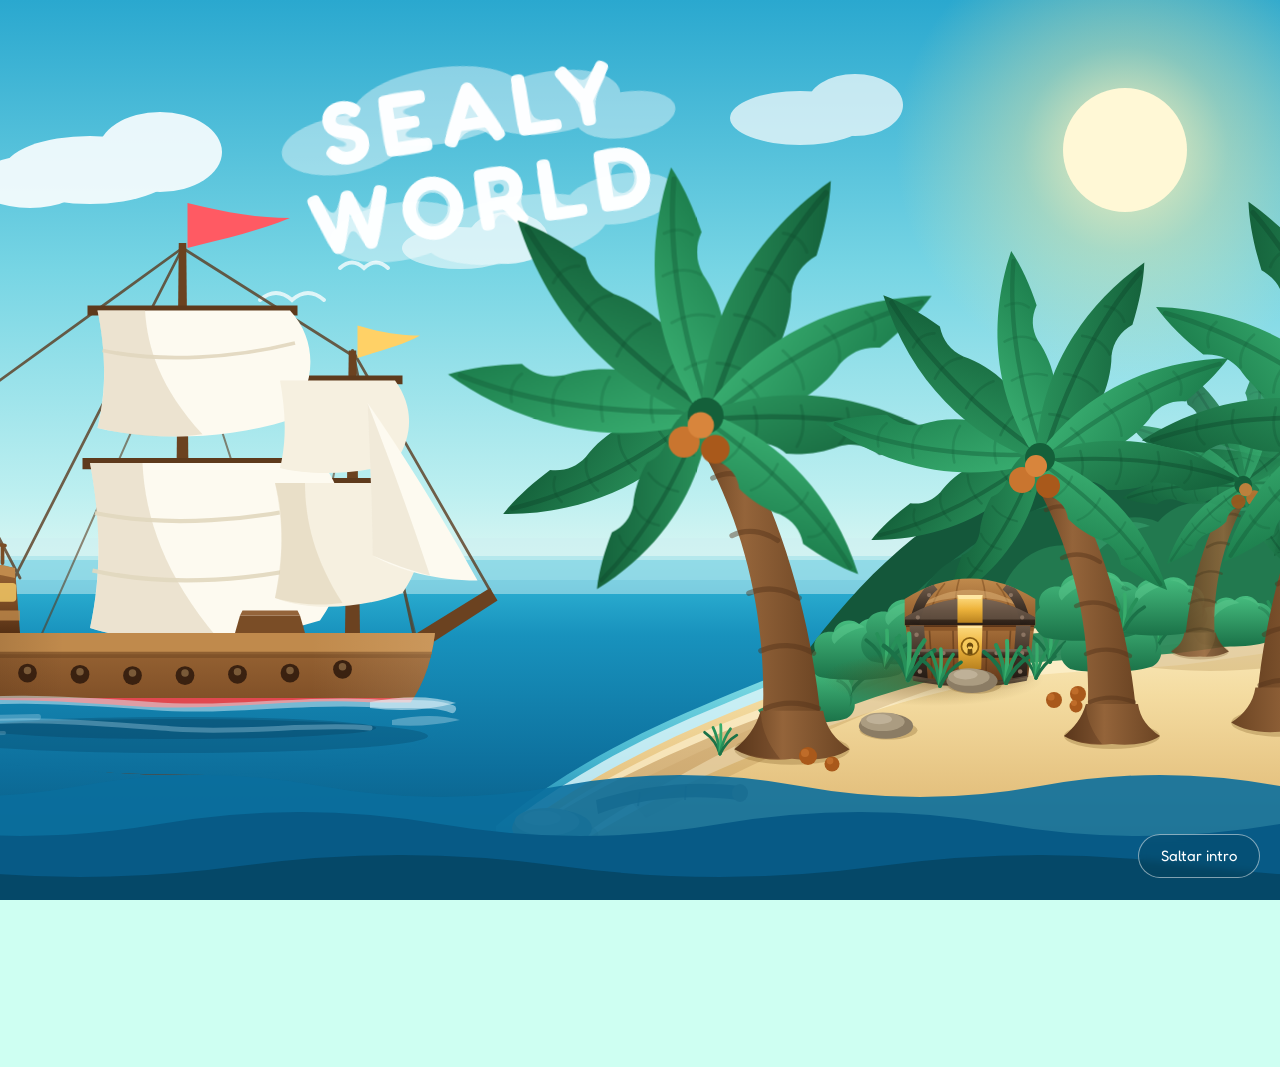
==== commit d42a3681: "Update #6" ====
--- a/index.html
+++ b/index.html
@@ -4,26 +4,22 @@
 <head>
     <meta charset="utf-8">
     <meta content="width=device-width, initial-scale=1.0" name="viewport">
-    <!-- Zoom crítico inline: evita CLS al aplicar zoom antes del primer paint -->
-    <script>!function(){if(window.innquitaerWidth>=768){document.documentElement.style.zoom=window.innerWidth/2300;}}();</script>
+
+    <script>!function(){var w=window.innerWidth;if(w>=1200){document.documentElement.style.setProperty("--escala-pagina",w/2300);}}();</script>
     <title>Tienda | Sealy World</title>
     <meta name="description"
           content="Tienda oficial de SealyWorld. Compra Zafiros para obtener equipamientos exclusivos y boosters en nuestro servidor de Minecraft.">
     <meta name="keywords" content="SealyWorld, tienda Minecraft, zafiros, servidor Minecraft, comprar zafiros">
 
-    <!-- Favicons -->
     <link href="src/img/sealyworld_logo_sinfondo.webp" rel="icon" type="image/webp">
     <link href="src/img/sealyworld_logo_sinfondo.webp" rel="apple-touch-icon">
 
-    <!-- Preconnect a orígenes externos críticos -->
-    <link rel="preconnect" href="https://fonts.googleapis.comquedo ">
+    <link rel="preconnect" href="https://fonts.googleapis.com">
     <link rel="preconnect" href="https://fonts.gstatic.com" crossorigin>
     <link rel="preconnect" href="https://vzge.me">
 
-    <!-- Preload: imagen de fondo (LCP) -->
     <link rel="preload" as="image" href="src/img/sealyworld_background.webp" type="image/webp" fetchpriority="high">
 
-    <!-- Fuentes: carga no bloqueante -->
     <link rel="preload" as="style"
           href="https://fonts.googleapis.com/css2?family=Karla:ital,wght@0,200..800;1,200..800&display=swap"
           onload="this.onload=null;this.rel='stylesheet'">
@@ -32,39 +28,18 @@
               rel="stylesheet">
     </noscript>
 
-    <!-- Bootstrap CSS (crítico para layout — bloqueante intencional) -->
     <link href="src/lib/bootstrap/css/bootstrap.min.css" rel="stylesheet">
 
-    <!-- Bootstrap Icons — sync para evitar CLS de iconos en cabecera -->
     <link href="src/lib/bootstrap-icons/bootstrap-icons-subset.css" rel="stylesheet">
 
-    <!-- CSS principal -->
-    <link href="src/css/main.css?v=43" rel="stylesheet">
-
-    <!-- LA TRAVESIA (solo en esta pagina)
-         Fredoka es la tipografia del rotulo que va escrito en el cielo de la
-         cortinilla; el resto del sitio sigue en Karla. Va sincrona y no
-         diferida como Karla: el rotulo se lee en el primer segundo de la
-         animacion, y una fuente que llega tarde se veria cambiar en pantalla. -->
+    <link href="src/css/main.css?v=93" rel="stylesheet">
+
     <link href="https://fonts.googleapis.com/css2?family=Fredoka:wght@500;600;700&display=swap" rel="stylesheet">
-    <link href="src/css/intro.css?v=43" rel="stylesheet">
+    <link href="src/css/intro.css?v=93" rel="stylesheet">
 </head>
 
 <body class="tienda">
 
-<!-- Esta pagina NO lleva el #fade-entrada de las demas: la travesia ya
-     hace de cortinilla, y el fundido negro va en z-index 999998, o sea
-     por encima de ella. Los dos a la vez serian un parpadeo negro justo
-     sobre el primer fotograma de la animacion. -->
-
-<!--==============================================================
-     LA TRAVESIA
-     Cortinilla de entrada: el barco llega a la isla, el cofre se
-     abre y la camara se mete dentro. Al terminar se descubre la
-     tienda. El SVG va EN LINEA (no en <object> ni <img>) porque el
-     JS tiene que mover el barco, abrir la tapa y empujar la camara:
-     desde fuera del documento no se puede tocar nada de eso.
-===============================================================-->
 <div id="intro" class="intro">
 
   <svg class="intro__scene" viewBox="0 0 1600 900" preserveAspectRatio="xMidYMid slice" aria-hidden="true">
@@ -81,11 +56,7 @@
         <stop offset=".62" stop-color="#0d6f9c"/>
         <stop offset="1"   stop-color="#074f74"/>
       </linearGradient>
-      <!-- El mismo mar, pero anclado al lienzo (userSpaceOnUse) en vez de
-           a la caja de cada forma. Cualquier figura pintada con el cae
-           exactamente del color que el agua tiene a esa altura, asi que
-           se funde sin junta: es lo que permite recortar el casco con
-           "agua" sin que se vea la pieza que lo recorta. -->
+
       <linearGradient id="g-sea-fixed" gradientUnits="userSpaceOnUse" x1="0" y1="560" x2="0" y2="900">
         <stop offset="0"   stop-color="#35bcdb"/>
         <stop offset=".22" stop-color="#1892bd"/>
@@ -103,26 +74,18 @@
         <stop offset=".7"  stop-color="#e3bf7c"/>
         <stop offset="1"   stop-color="#c99a56"/>
       </linearGradient>
-      <!-- Arena mojada: la franja que la ola acaba de lamer. Mas oscura
-           y mas saturada, que es justo lo que le pasa a la arena real. -->
+
       <linearGradient id="g-sand-wet" x1="0" y1="0" x2="0" y2="1">
         <stop offset="0"   stop-color="#d8b277"/>
         <stop offset="1"   stop-color="#b98f52"/>
       </linearGradient>
-      <!-- El bajio: la lengua de agua poco profunda que rodea la isla.
-           Anclado al lienzo para que case con el mar de fondo. Es lo que
-           hace que la isla se lea posada SOBRE un fondo de arena y no
-           recortada y pegada encima del azul. -->
+
       <linearGradient id="g-shallow" gradientUnits="userSpaceOnUse" x1="0" y1="660" x2="0" y2="880">
         <stop offset="0"   stop-color="#9df0ee" stop-opacity=".85"/>
         <stop offset=".45" stop-color="#5fd3e4" stop-opacity=".7"/>
         <stop offset="1"   stop-color="#2ba8cf" stop-opacity=".15"/>
       </linearGradient>
-      <!-- La arena tal como se ve en la franja donde se apoya el cofre,
-           anclada al lienzo. Con ella se pinta el monton que le tapa el
-           canto inferior: al caer del mismo color que la playa, el monton
-           no se ve y lo que se lee es un cofre medio enterrado. Es el
-           mismo recurso que mete el casco del barco dentro del agua. -->
+
       <radialGradient id="g-shadow" cx=".5" cy=".5" r=".5">
         <stop offset="0"   stop-color="#6b4a16" stop-opacity=".42"/>
         <stop offset=".55" stop-color="#6b4a16" stop-opacity=".2"/>
@@ -179,9 +142,7 @@
         <stop offset=".55" stop-color="#bff6ff" stop-opacity=".24"/>
         <stop offset="1"   stop-color="#ffffff" stop-opacity="0"/>
       </linearGradient>
-      <!-- El volumen del casco. Va en un gradiente y no en dos manchas
-           con borde recto: esas dejaban dos costuras verticales cruzando
-           la madera de arriba abajo. -->
+
       <linearGradient id="g-hull-shade" x1="0" y1="0" x2="1" y2="0">
         <stop offset="0"   stop-color="#2b1608" stop-opacity=".34"/>
         <stop offset=".3"  stop-color="#2b1608" stop-opacity="0"/>
@@ -199,53 +160,46 @@
         <stop offset="1"   stop-color="#57c8f7" stop-opacity="0"/>
       </radialGradient>
 
-      <!-- Borde algodonoso. El desenfoque engorda la silueta y la matriz
-           de color le devuelve el filo de golpe: lo que queda son cantos
-           redondeados y pegados unos a otros, que es como se recorta una
-           nube. Sobre texto convierte las letras en vapor. -->
       <filter id="f-puff" x="-30%" y="-50%" width="160%" height="200%">
         <feGaussianBlur in="SourceGraphic" stdDeviation="7" result="b"/>
         <feColorMatrix in="b" type="matrix"
                        values="1 0 0 0 0  0 1 0 0 0  0 0 1 0 0  0 0 0 24 -10"/>
       </filter>
 
-      <!-- PIEZAS REUTILIZABLES
-           Una hoja y un arbol, dibujados UNA vez y repetidos con <use>.
-           Las palmeras no son copias exactas: cada instancia entra con su
-           escala, su giro y su espejo, asi que la vegetacion se lee como
-           un bosquecillo y no como el mismo recorte pegado cinco veces. -->
-
-      <!-- La hoja apunta a +x desde su arranque; la corona la reparte a
-           base de rotate. El borde de abajo va dentado a proposito: una
-           hoja de palma lisa se lee como una mancha verde. -->
       <g id="frond">
         <path fill="url(#g-leaf)"
-              d="M0 0 C24 -17 60 -21 100 -8 C88 -3 76 0 64 3 C57 -1 51 -3 45 -3
-                 C40 1 34 4 27 6 C17 9 8 10 0 7 Z"/>
-        <path fill="none" stroke="#14603a" stroke-width="2.6" stroke-linecap="round" opacity=".55"
-              d="M2 2 C30 -1 66 -4 96 -6"/>
+              d="M0 -2 C28 -20 66 -26 106 -11 C98 -6 88 -2 78 1 C72 -2 66 -2 60 1
+                 C54 5 46 8 38 9 C33 6 28 6 23 8 C16 11 7 11 1 8 C-1 5 -1 1 0 -2 Z"/>
+        <path fill="none" stroke="#14603a" stroke-width="2.2" stroke-linecap="round" opacity=".45"
+              d="M3 1 C32 -8 68 -14 101 -10"/>
+        <g fill="none" stroke="#14603a" stroke-width="1.3" stroke-linecap="round" opacity=".24">
+          <path d="M20 -8 C23 -3 24 2 23 8"/>
+          <path d="M40 -13 C43 -7 44 -1 42 5"/>
+          <path d="M60 -16 C63 -10 63 -5 60 0"/>
+          <path d="M78 -15 C80 -11 80 -7 77 -3"/>
+        </g>
       </g>
       <g id="frond-d">
         <path fill="url(#g-leaf-d)"
-              d="M0 0 C24 -17 60 -21 100 -8 C88 -3 76 0 64 3 C57 -1 51 -3 45 -3
-                 C40 1 34 4 27 6 C17 9 8 10 0 7 Z"/>
-        <path fill="none" stroke="#0e4b2d" stroke-width="2.6" stroke-linecap="round" opacity=".55"
-              d="M2 2 C30 -1 66 -4 96 -6"/>
-      </g>
-
-      <!-- Palmera completa, con la base del tronco en (0,0). El tronco es
-           un solo path que se estrecha al subir, con los anillos pintados
-           encima: dos piezas en vez de un tronco a trozos. -->
+              d="M0 -2 C28 -20 66 -26 106 -11 C98 -6 88 -2 78 1 C72 -2 66 -2 60 1
+                 C54 5 46 8 38 9 C33 6 28 6 23 8 C16 11 7 11 1 8 C-1 5 -1 1 0 -2 Z"/>
+        <path fill="none" stroke="#0e4b2d" stroke-width="2.2" stroke-linecap="round" opacity=".45"
+              d="M3 1 C32 -8 68 -14 101 -10"/>
+        <g fill="none" stroke="#0e4b2d" stroke-width="1.3" stroke-linecap="round" opacity=".24">
+          <path d="M20 -8 C23 -3 24 2 23 8"/>
+          <path d="M40 -13 C43 -7 44 -1 42 5"/>
+          <path d="M60 -16 C63 -10 63 -5 60 0"/>
+          <path d="M78 -15 C80 -11 80 -7 77 -3"/>
+        </g>
+      </g>
+
       <g id="palm">
-        <!-- La sombra que el pie echa en el suelo. Va antes que nada para
-             quedar debajo del tronco. -->
+
         <ellipse cx="0" cy="3" rx="24" ry="6.5" fill="#6b4a16" opacity=".26"/>
         <path fill="url(#g-trunk)"
               d="M-13 2 C-9 -40 -16 -86 -41 -128 C-47 -138 -41 -145 -31 -141
                  C-4 -98 10 -46 13 2 Z"/>
-        <!-- Y el pie ensanchado. Un tronco rematado en corte recto se
-             clava en la arena como un poste; una palmera se abre en
-             raices antes de tocar el suelo. -->
+
         <path fill="url(#g-trunk)"
               d="M-13 -13 C-15 -6 -19 -1 -24 3 C-17 7 -8 8 0 7 C9 8 18 7 24 3
                  C18 -1 14 -6 13 -13 Z"/>
@@ -259,13 +213,15 @@
           <path d="M-33 -110 C-27 -113 -21 -112 -16 -108"/>
         </g>
         <g transform="translate(-36 -136)">
-          <use href="#frond"   transform="rotate(-152) scale(1.06)"/>
-          <use href="#frond-d" transform="rotate(-112) scale(.96)"/>
-          <use href="#frond"   transform="rotate(-64)  scale(.9)"/>
-          <use href="#frond-d" transform="rotate(-16)"/>
-          <use href="#frond"   transform="rotate(30)   scale(.93)"/>
-          <use href="#frond-d" transform="rotate(74)   scale(.8)"/>
-          <use href="#frond"   transform="rotate(196)  scale(.86)"/>
+          <use href="#frond-d" transform="rotate(160)  scale(.88)"/>
+          <use href="#frond"   transform="rotate(-165) scale(1.02)"/>
+          <use href="#frond-d" transform="rotate(-128) scale(1.06)"/>
+          <use href="#frond"   transform="rotate(-92)  scale(.98)"/>
+          <use href="#frond-d" transform="rotate(-56)  scale(1.04)"/>
+          <use href="#frond"   transform="rotate(-22)  scale(1)"/>
+          <use href="#frond-d" transform="rotate(12)   scale(.95)"/>
+          <use href="#frond"   transform="rotate(52)   scale(.86)"/>
+          <use href="#frond-d" transform="rotate(128)  scale(.8)"/>
           <circle r="7.5" fill="#14603a"/>
           <circle cx="-9" cy="11" r="6.5" fill="#c9752f"/>
           <circle cx="4"  cy="14" r="6"   fill="#a9591b"/>
@@ -273,16 +229,13 @@
         </g>
       </g>
 
-      <!-- Moneda de canto: dos elipses, una oscura desplazada bajo la
-           otra. Ese par es todo el truco del grosor; con una sola, la
-           moneda se lee como una pegatina redonda. -->
       <g id="coin">
         <ellipse cy="3.5" rx="16" ry="7" fill="#a8741a"/>
         <ellipse rx="16" ry="7" fill="#f0bf4a"/>
         <ellipse rx="9.5" ry="3.8" fill="#ffe08a" opacity=".85"/>
         <ellipse cx="-4.5" cy="-1.6" rx="4" ry="1.6" fill="#fff6d0" opacity=".85"/>
       </g>
-      <!-- Moneda de cara, para que el monton no sea todo cantos. -->
+
       <g id="coin-face">
         <circle cy="2.5" r="12.5" fill="#a8741a"/>
         <circle r="12.5" fill="#f0bf4a"/>
@@ -290,9 +243,7 @@
         <path d="M-6 -6 A8.5 8.5 0 0 1 2 -9" fill="none" stroke="#fff6d0" stroke-width="2.6"
               stroke-linecap="round" opacity=".85"/>
       </g>
-      <!-- Gema tallada. Las caras van como facetas de distinto tono en vez
-           de un rombo plano con borde: una piedra preciosa es luz partida,
-           no una silueta rellena. -->
+
       <g id="gem">
         <path d="M0 -21 L11 -9 L0 15 L-11 -9 Z" fill="#2f9bef"/>
         <path d="M0 -21 L11 -9 L0 -4 Z" fill="#9fe9ff"/>
@@ -302,9 +253,6 @@
         <path d="M-6.5 -13 L-2 -17.5 L0.5 -13.5 L-4 -9.5 Z" fill="#ffffff" opacity=".8"/>
       </g>
 
-      <!-- Piedra, con su sombra de contacto incorporada. Va definida una
-           sola vez justamente por eso: repartidas a mano, tarde o
-           temprano una se queda sin sombra y se pone a flotar. -->
       <g id="rock">
         <ellipse cx="3"  cy="5"  rx="34" ry="11" fill="#6b4a16" opacity=".26"/>
         <ellipse cx="0"  cy="0"  rx="32" ry="15" fill="#8b7c64"/>
@@ -312,7 +260,6 @@
         <ellipse cx="-8" cy="-8" rx="15" ry="6"  fill="#c4b79d" opacity=".8"/>
       </g>
 
-      <!-- Mata de hierba: un abanico de briznas desde un mismo punto. -->
       <g id="tuft" fill="none" stroke-linecap="round">
         <path d="M0 0 C-4 -14 -12 -24 -22 -31" stroke="#1b7248" stroke-width="4"/>
         <path d="M0 0 C-2 -16 -5 -28 -10 -38"  stroke="#279059" stroke-width="4"/>
@@ -321,8 +268,6 @@
         <path d="M0 0 C6 -12 14 -21 24 -27"    stroke="#1b7248" stroke-width="4"/>
       </g>
 
-      <!-- Arbusto. UNA silueta con lobulos, no tres circulos apilados: a
-           poco que crezcan, los circulos se leen como circulos. -->
       <g id="bush">
         <path fill="url(#g-bush)"
               d="M-46 6 C-59 -1 -62 -18 -51 -27 C-56 -41 -43 -53 -28 -50
@@ -338,21 +283,12 @@
       </g>
     </defs>
 
-    <!-- CAMARA
-         Todo lo que se ve vive aqui dentro. El zoom final es un unico
-         transform sobre este grupo: por eso la escena entera se acerca
-         en bloque, como una camara de verdad, y no pieza por pieza.
-         En SVG el origen de transform es 0 0, asi que el encuadre lo
-         calcula a mano intro.js. -->
     <g id="camera">
 
-      <!-- Cielo -->
       <rect x="0" y="0" width="1600" height="600" fill="url(#g-sky)"/>
       <circle cx="1285" cy="150" r="230" fill="url(#g-sun)"/>
       <circle cx="1285" cy="150" r="62" fill="#fff8d6"/>
 
-      <!-- Nubes. Cada banco a su ritmo: si comparten velocidad el cielo
-           entero se lee como una sola imagen deslizandose. -->
       <g fill="#ffffff">
         <g class="cloud cloud--a" opacity=".88">
           <ellipse cx="250" cy="170" rx="86" ry="34"/>
@@ -369,26 +305,15 @@
         </g>
       </g>
 
-      <!-- Gaviotas -->
       <g class="gulls" fill="none" stroke="#ffffff" stroke-width="4" stroke-linecap="round" opacity=".75">
         <path d="M420 300 q16 -14 32 0 q16 -14 32 0"/>
         <path d="M500 268 q12 -11 24 0 q12 -11 24 0"/>
       </g>
 
-      <!-- EL ROTULO EN EL CIELO
-           Va aqui, entre las gaviotas y el mar, a proposito: pintado al
-           final quedaria por delante de las palmeras y del barco, y una
-           nube que tapa una palmera deja de leerse como nube.
-           El giro va en un grupo de dentro y la deriva en el de fuera:
-           en SVG la propiedad CSS transform PISA al atributo transform,
-           asi que compartirlos borraria la inclinacion. -->
       <g id="skyword">
-        <!-- El translate recoloca el rotulo entero; el rotate le da la
-             inclinacion. Van juntos en el mismo atributo porque el
-             grupo de fuera ya gasta su transform en la deriva. -->
+
         <g transform="translate(-46 26) rotate(-9 688 152)">
 
-          <!-- El banco de nube que lo sostiene. -->
           <g fill="#ffffff" opacity=".4">
             <ellipse cx="556" cy="98"  rx="62" ry="29"/>
             <ellipse cx="656" cy="74"  rx="88" ry="38"/>
@@ -401,8 +326,7 @@
 
           <g text-anchor="middle" letter-spacing="9" font-weight="600"
              font-family="Fredoka, 'Trebuchet MS', system-ui, sans-serif">
-            <!-- Primero el vapor, luego la letra encima: el halo es el
-                 mismo texto pasado por el filtro. -->
+
             <g filter="url(#f-puff)" fill="#ffffff" opacity=".55">
               <text x="688" y="116" font-size="88">SEALY</text>
               <text x="688" y="204" font-size="88">WORLD</text>
@@ -415,43 +339,25 @@
         </g>
       </g>
 
-      <!-- Mar -->
       <rect x="0" y="560" width="1600" height="340" fill="url(#g-sea)"/>
-      <!-- Bruma en el horizonte: sin ella el agua arranca de golpe y la
-           union con el cielo se lee como una regla trazada. -->
+
       <rect x="0" y="538" width="1600" height="56" fill="#cdeff2" opacity=".5"/>
       <rect x="0" y="556" width="1600" height="24" fill="#9fe0ea" opacity=".55"/>
       <ellipse cx="1285" cy="618" rx="150" ry="16" fill="#ffeaa7" opacity=".35"/>
 
-      <!-- LA ISLA
-           Se extiende de babor a estribor y se sale del plano por la
-           derecha: eso es lo que la hace leer como una isla y no como un
-           monton de arena en mitad del cuadro. De atras a adelante van el
-           bajio, la espuma, la colina, la arena, la vegetacion y por
-           ultimo el cofre, que es adonde termina apuntando todo. -->
       <g id="island">
 
-        <!-- El bajio. El agua sobre arena es clara; esta lengua es lo que
-             da a entender que la isla CONTINUA bajo el mar en vez de estar
-             recortada y pegada sobre el azul. -->
         <path fill="url(#g-shallow)"
               d="M656 826 C716 776 786 738 862 706 C946 670 1024 640 1104 622
                  C1188 604 1268 606 1344 596 C1428 584 1520 570 1600 566
                  L1600 900 L656 900 Z"/>
 
-        <!-- Espuma de orilla: el filo donde rompe. -->
         <path fill="#dff7fb" opacity=".8"
               d="M676 818 C740 770 810 734 884 704 C964 670 1040 644 1118 628
                  C1200 610 1278 614 1354 604 C1436 592 1522 580 1600 576
                  L1600 608 C1524 612 1442 622 1360 634 C1284 645 1206 642 1126 658
                  C1050 673 976 698 898 732 C826 764 758 800 700 844 Z"/>
 
-        <!-- LA LADERA. Tierra alta cubierta de vegetacion: sin un segundo
-             plano la isla es una duna y punto. Sube hasta por encima del
-             horizonte y se corre a babor a proposito, para pasar POR
-             DETRAS del cofre: recortado contra el mar, el cofre se leia
-             pegado encima del dibujo por mucha sombra que se le pusiera.
-             Un objeto se mete en un paisaje cuando tiene paisaje detras. -->
         <path fill="#14573a"
               d="M912 736 C976 626 1062 522 1176 478 C1290 434 1402 444 1494 470
                  C1552 486 1580 502 1600 514 L1600 760 L912 760 Z"/>
@@ -462,8 +368,6 @@
               d="M1026 722 C1080 648 1150 574 1240 540 C1328 506 1408 518 1478 540
                  C1536 558 1572 568 1600 576 L1600 740 L1026 740 Z"/>
 
-        <!-- Copas de la ladera. Una cresta ondulada continua, no circulos
-             sueltos: a este tamano cada circulo se ve como lo que es. -->
         <path fill="#175f3f"
               d="M1014 668 C1026 634 1050 608 1078 602 C1090 570 1120 548 1150 556
                  C1160 522 1196 500 1228 510 C1242 480 1278 466 1308 478
@@ -482,22 +386,17 @@
                  M1392 512 C1414 500 1442 506 1452 524 C1434 512 1412 508 1392 512 Z
                  M1520 544 C1542 536 1566 544 1578 562 C1560 548 1540 542 1520 544 Z"/>
 
-        <!-- ARENA. Un solo contorno para toda la playa: las luces y las
-             sombras de despues van pintadas DENTRO de el, no cosidas a su
-             lado, que es lo que antes hacia que se vieran las juntas. -->
         <path fill="url(#g-sand)"
               d="M684 824 C748 778 818 742 892 712 C970 680 1044 654 1122 638
                  C1202 622 1280 628 1356 618 C1438 607 1522 596 1600 592
                  L1600 890 L684 890 Z"/>
 
-        <!-- Luz en la cresta: el sol pega arriba y la arena se aclara. -->
         <path fill="#fff6d8" opacity=".6"
               d="M700 822 C762 778 830 744 902 716 C978 686 1050 662 1128 646
                  C1206 630 1282 636 1358 626 C1440 615 1522 604 1600 600
                  L1600 636 C1524 640 1444 650 1364 662 C1288 673 1212 668 1136 684
                  C1060 700 990 724 916 754 C844 783 776 818 720 856 Z"/>
 
-        <!-- Sombra al pie de la loma: sin esto la playa es plana. -->
         <g fill="#a97f42" opacity=".26">
           <path d="M780 790 C866 748 946 710 1030 684 C1096 663 1160 654 1224 654
                    C1156 670 1092 686 1026 714 C948 747 872 784 806 818 Z"/>
@@ -505,16 +404,10 @@
                    L1600 656 C1552 654 1500 658 1444 666 C1390 673 1342 672 1296 666 Z"/>
         </g>
 
-        <!-- Arena mojada: la franja que la ola acaba de lamer. Cierra el
-             encuentro entre la playa y el agua. -->
         <path fill="url(#g-sand-wet)" opacity=".7"
               d="M690 830 C752 790 818 758 888 730 C954 704 1014 684 1074 670
                  C1008 694 942 722 876 756 C808 792 744 830 704 866 Z"/>
 
-        <!-- VEGETACION DE CRESTA
-             Va justo bajo el borde de la arena, en un verde mas apagado
-             que las palmeras: la distancia desatura. Lo de delante se
-             recorta contra ella. -->
         <path fill="#1f8455" opacity=".9"
               d="M918 710 C990 678 1058 656 1130 642 C1206 627 1282 632 1356 622
                  C1438 611 1522 600 1600 596 L1600 624 C1524 628 1444 638 1362 650
@@ -538,14 +431,6 @@
           <use href="#bush" transform="translate(1510 626) scale(.58)"/>
         </g>
 
-        <!-- Macizo al pie de la ladera. Cierra el hueco entre el verde y la
-             arena justo por donde asoma el cofre, para que no quede un filo
-             limpio a su espalda.
-             Cada pieza se apoya POR DEBAJO de la linea de la cresta: unos
-             pocos pixeles por encima y el arbusto se queda flotando, que es
-             lo que delata al ojo antes que ninguna otra cosa. Y va antes que
-             las palmeras, para que los troncos le pasen por delante en vez
-             de quedar atravesados por un matorral. -->
         <g>
           <use href="#bush" transform="translate(1016 672) scale(.8)"/>
           <use href="#bush" transform="translate(1072 656) scale(.88)"/>
@@ -555,28 +440,13 @@
           <use href="#tuft" transform="translate(1284 630) scale(.85)"/>
         </g>
 
-        <!-- Palmeras del fondo: algo lavadas y mas atras, para que la isla
-             tenga profundidad y no dos arboles sueltos. Como el resto de
-             la vegetacion, arraigan POR DEBAJO de la linea de la cresta:
-             por encima el pie del tronco se queda al aire sobre el verde
-             de la ladera y el arbol entero se lee flotando. -->
         <g class="palm palm--far1"><use href="#palm" transform="translate(1556 652) scale(1.5)" opacity=".9"/></g>
         <g class="palm palm--far2"><use href="#palm" transform="translate(1360 648) scale(1.2) scale(-1 1)" opacity=".85"/></g>
 
-        <!-- Palmeras principales. Crecidas al triple: a este tamano dejan
-             de ser adorno y pasan a dar la escala de la isla, asi que van
-             recolocadas: arraigan mas abajo en la playa, en primer
-             termino, porque con las bases donde estaban las coronas se
-             salian del encuadre por arriba. No mas abajo, eso si: pasada
-             la linea de la rompiente (y 786) el pie del tronco queda
-             tapado por la ola y la palmera parece nacer del mar.
-             Cada una se mece a su ritmo. -->
         <g class="palm palm--l"><use href="#palm" transform="translate(952 742) scale(2.4)"/></g>
         <g class="palm palm--r"><use href="#palm" transform="translate(1444 716) scale(2.2) scale(-1 1)"/></g>
         <g class="palm palm--m"><use href="#palm" transform="translate(1272 730) scale(2.0)"/></g>
 
-        <!-- Detalle al pie: tronco varado, piedras y cocos caidos. Son los
-             que le dan escala a la playa. -->
         <g>
           <path d="M756 800 C798 786 852 780 900 786 L898 800 C850 794 800 798 758 814 Z" fill="#7a5128" opacity=".9"/>
           <ellipse cx="900" cy="793" rx="8" ry="9" fill="#a9723c"/>
@@ -585,8 +455,6 @@
           </g>
         </g>
 
-        <!-- Todas por DEBAJO de la linea de la cresta, como el resto de
-             lo que se apoya en el suelo. -->
         <g>
           <use href="#rock" transform="translate(712 828) scale(1.25)"/>
           <use href="#rock" transform="translate(1046 726) scale(.85)"/>
@@ -602,61 +470,27 @@
           <circle cx="1235" cy="691" r="3.6"/>
         </g>
 
-        <!-- EL COFRE
-             Punto de fuga de toda la cortinilla: la camara termina metida
-             justo en la boca, en (1130, 613). Si mueves el cofre o cambias su
-               escala, mueve
-             tambien ese punto en intro.js o el zoom apuntara a la arena.
-             Va dibujado alrededor de su propio (0,0) y colocado con un
-             transform: asi se recoloca cambiando dos numeros y no las
-             cuarenta coordenadas de dentro. -->
         <g id="chest" transform="translate(1130 632) scale(.66)">
 
           <defs>
-            <!-- Los contornos de la caja y de la tapa, repetidos como
-                 recorte. Todo lo de dentro (duelas, zunchos, remaches) se
-                 recorta contra ellos: asi los herrajes curvan con la tapa
-                 en vez de asomar por encima como dos orejas. -->
+
             <clipPath id="clip-body"><path d="M-98 -14 L98 -14 L88 68 Q0 86 -88 68 Z"/></clipPath>
             <clipPath id="clip-lid"><path d="M-99 -10 L-99 -50 Q0 -112 99 -50 L99 -10 Z"/></clipPath>
           </defs>
 
-          <!-- La sombra que el cofre echa en la arena: una mancha caida a
-               babor, porque el sol pega de estribor. Va con relleno
-               degradado (g-shadow) y no plano: una elipse de color liso
-               deja siempre un aro en el borde, y ese aro es justo lo que
-               convierte al cofre en un objeto puesto sobre un pedestal. -->
           <ellipse cx="-56" cy="70" rx="168" ry="42" fill="url(#g-shadow)"/>
           <ellipse cx="0"   cy="66" rx="104" ry="26" fill="url(#g-shadow)"/>
 
-          <!-- Resplandor que escapa al abrirse -->
           <circle id="chestHalo" cx="0" cy="-10" r="205" fill="url(#g-halo)" opacity="0"/>
 
-          <!-- BOCA DEL COFRE
-               Va por ENCIMA del borde superior del cuerpo y por DEBAJO de
-               la tapa cerrada: es la franja que queda al descubierto
-               cuando la tapa se levanta. Va por encima del canto del cuerpo
-               (y -14): a su misma altura, el frontal se la come y el
-               cofre se abre a nada. -->
           <g id="chestInside">
             <path d="M-95 -46 L95 -46 L88 -12 L-88 -12 Z" fill="#2a1508"/>
             <path d="M-95 -46 L95 -46 L92 -34 L-92 -34 Z" fill="#150a03"/>
 
-            <!-- Sombra del fondo: sin ella el monton flota dentro de la
-                 caja en vez de apoyarse en ella. -->
             <path d="M-92 -46 L92 -46 L86 -36 C40 -28 -40 -28 -86 -36 Z" fill="#0d0502" opacity=".55"/>
 
-            <!-- El haz va DETRAS del tesoro y con la base a la altura del
-                 canto del cuerpo (y -14), donde el frontal la oculta.
-                 Por delante lavaba el oro entero; con la base mas arriba,
-                 su borde recto decapitaba las gemas con una linea. -->
             <path id="chestBeam" d="M-88 -14 L88 -14 L194 -366 L-194 -366 Z" fill="url(#g-beam)" opacity="0"/>
 
-            <!-- EL TESORO
-                 Tres capas: monedas al fondo, gemas entre ellas y mas
-                 monedas por delante. Nada va derecho ni a la misma
-                 altura: cada pieza entra con su giro y su tamano, que es
-                 lo que separa un monton de un mosaico de calcomanias. -->
             <g>
               <use href="#coin" transform="translate(-72 -30) scale(.78) rotate(-6)"/>
               <use href="#coin" transform="translate(-46 -33) scale(.72) rotate(4)"/>
@@ -684,15 +518,11 @@
 
           </g>
 
-          <!-- CUERPO
-               Las duelas, los herrajes y los remaches van todos DENTRO del
-               mismo contorno, no apilados a su lado: por eso el cofre se
-               lee como un bloque de madera y no como tablas sueltas. -->
           <g id="chestBody">
             <path d="M-98 -14 L98 -14 L88 68 Q0 86 -88 68 Z" fill="url(#g-wood)"/>
 
             <g clip-path="url(#clip-body)">
-            <!-- Juntas entre duelas -->
+
             <g fill="none" stroke="#4e2c12" stroke-width="2.4" opacity=".5">
               <path d="M-62 -12 L-57 70"/>
               <path d="M-26 -12 L-24 79"/>
@@ -700,11 +530,9 @@
               <path d="M62 -12 L57 70"/>
             </g>
 
-            <!-- Canto superior: el grosor de la madera. -->
             <path d="M-98 -14 L98 -14 L96 -2 L-96 -2 Z" fill="#8a5629"/>
             <path d="M-98 -14 L98 -14 L97 -8 L-97 -8 Z" fill="#2a1508" opacity=".65"/>
 
-            <!-- Zunchos de hierro, uno por costado. -->
             <g fill="url(#g-iron)">
               <path d="M-92 -14 L-70 -14 L-64 72 L-86 68 Z"/>
               <path d="M92 -14 L70 -14 L64 72 L86 68 Z"/>
@@ -712,7 +540,6 @@
             <rect x="-96" y="26" width="192" height="13" fill="url(#g-iron)" opacity=".92"/>
             <rect x="-96" y="26" width="192" height="4"  fill="#8b7462" opacity=".5"/>
 
-            <!-- Remaches. Pequenos y muchos: es el detalle que convence. -->
             <g fill="#8b7462">
               <circle cx="-81" cy="4"  r="3.4"/><circle cx="-79" cy="32" r="3.4"/><circle cx="-76" cy="60" r="3.4"/>
               <circle cx="81"  cy="4"  r="3.4"/><circle cx="79"  cy="32" r="3.4"/><circle cx="76"  cy="60" r="3.4"/>
@@ -720,27 +547,19 @@
             </g>
             </g>
 
-            <!-- Cierre y bocallave -->
             <path d="M-19 -14 L19 -14 L17 56 L-17 56 Z" fill="url(#g-gold)"/>
             <path d="M-19 -14 L19 -14 L18 -6 L-18 -6 Z" fill="#ffe9a8" opacity=".8"/>
             <circle cx="0" cy="22" r="13" fill="#f6c95a" stroke="#8a5f12" stroke-width="2.6"/>
             <path d="M0 16 a5 5 0 1 1 -0.1 0 M-3 22 L-4 34 L4 34 L3 22 Z" fill="#6b4a0e"/>
 
-            <!-- Pie: refuerzo de la base -->
             <path d="M-88 66 Q0 84 88 66 L86 74 Q0 92 -86 74 Z" fill="url(#g-iron)" opacity=".85"/>
           </g>
 
-          <!-- TAPA
-               Gira sobre su canto inferior izquierdo y ademas se aplasta en
-               vertical: ese scaleY es el escorzo, lo que la hace leer como
-               una tapa abatida hacia atras y no como una tabla despegada.
-               transform-box: fill-box (en intro.css) mide el origen contra
-               la propia tapa y no contra el viewBox. -->
           <g id="chestLid">
             <path d="M-99 -10 L-99 -50 Q0 -112 99 -50 L99 -10 Z" fill="url(#g-woodlid)"/>
 
             <g clip-path="url(#clip-lid)">
-            <!-- Duelas de la tapa, curvadas como ella. -->
+
             <g fill="none" stroke="#6b3f18" stroke-width="2.4" opacity=".45">
               <path d="M-62 -14 Q-58 -52 -38 -74"/>
               <path d="M-24 -14 Q-24 -60 -14 -88"/>
@@ -749,7 +568,6 @@
             </g>
             <path d="M-84 -36 Q0 -92 84 -36 Q0 -70 -84 -36 Z" fill="#e0b478" opacity=".5"/>
 
-            <!-- Zunchos: siguen el arco, como en el cuerpo. -->
             <g fill="none" stroke="url(#g-iron)" stroke-width="15">
               <path d="M-84 -12 Q-78 -50 -54 -70"/>
               <path d="M84 -12 Q78 -50 54 -70"/>
@@ -765,16 +583,13 @@
             <path d="M-19 -56 L19 -56 L17 -50 L-17 -50 Z" fill="#ffe9a8" opacity=".85"/>
           </g>
 
-          <!-- Destellos que saltan del cofre -->
           <g id="chestSparks" fill="#eafcff" opacity="0">
             <path class="spark spark--1" d="M-116 -44 l7 -17 7 17 17 7 -17 7 -7 17 -7 -17 -17 -7 z"/>
             <path class="spark spark--2" d="M104 -12 l6 -14 6 14 14 6 -14 6 -6 14 -6 -14 -14 -6 z"/>
             <path class="spark spark--3" d="M-4 -104 l8 -19 8 19 19 8 -19 8 -8 19 -8 -19 -19 -8 z"/>
           </g>
         </g>
-        <!-- Al pie del cofre, y por DELANTE de el: matas y piedras que le
-             muerden la base. Es el remate del asiento; a un objeto al que
-             nada tapa el ojo lo lee siempre como pegado encima. -->
+
         <g>
           <use href="#tuft" transform="translate(1068 680) scale(1.1)"/>
           <use href="#tuft" transform="translate(1100 686) scale(.88)"/>
@@ -791,34 +606,12 @@
 
       </g>
 
-      <!-- EL BARCO
-           Tres grupos anidados, cada uno con SU transform. Van separados a
-           proposito: en uno solo, cualquier retoque del recorrido se
-           comeria el tamano y el balanceo.
-             #ship         la travesia (un translateX que mueve el JS)
-             .ship__scale  el tamano y la posicion en el plano
-             .ship__bob    el cabeceo
-
-           Dentro va dibujado en coordenadas propias, con el (0,0) en el
-           centro de la linea de flotacion: subirlo, bajarlo o agrandarlo
-           es tocar el transform de fuera, nunca las coordenadas de dentro.
-
-           El orden de pintado es el de un barco de verdad, de dentro
-           afuera: jarcia, palos, velas y por ultimo el casco, que tapa el
-           pie de los palos. Asi el aparejo sale DEL barco en vez de quedar
-           apoyado encima. -->
       <g id="ship">
         <defs>
-          <!-- La silueta del casco, una sola vez. Se usa dos veces: para
-               pintarla y para recortar contra ella las bandas de color.
-               De ahi que la regala, la franja roja y la obra viva encajen
-               al milimetro en vez de asomar por los costados. -->
+
           <path id="hull" d="M-206 -60 C-212 -22 -194 14 -148 34 C-74 58 58 60 130 38
                              C178 24 206 -8 212 -60 Z"/>
-          <!-- El clipPath repite el contorno en vez de referenciarlo con
-               <use>: varios motores ignoran un <use> dentro de clipPath y
-               el recorte se pierde sin avisar, dejando las bandas de color
-               asomando por fuera del casco. -->
+
           <clipPath id="clip-hull"><path d="M-206 -60 C-212 -22 -194 14 -148 34 C-74 58 58 60 130 38
                              C178 24 206 -8 212 -60 Z"/></clipPath>
         </defs>
@@ -826,9 +619,6 @@
         <g class="ship__scale" transform="translate(330 708) scale(1.25)">
         <g class="ship__bob">
 
-          <!-- JARCIA FIJA. Cose cada tope con la borda y los palos entre
-               si. Es barata de dibujar y es lo que mas hace por que el
-               barco se lea como una sola pieza. -->
           <g fill="none" stroke="#5a3a1e" stroke-linecap="round" opacity=".8">
             <g stroke-width="2.2">
               <path d="M10 -368 L-150 -54"/>
@@ -838,7 +628,7 @@
               <path d="M146 -286 L196 -54"/>
               <path d="M-186 -230 L-120 -104"/>
             </g>
-            <!-- Obenques: las escalerillas por las que se sube al palo. -->
+
             <g stroke-width="1.6" opacity=".75">
               <path d="M4 -300 L-104 -56"/>
               <path d="M16 -300 L96 -54"/>
@@ -848,20 +638,15 @@
             </g>
           </g>
 
-          <!-- ARBOLADURA. De popa a proa: mesana, mayor y trinquete. El
-               barco navega a estribor, asi que la proa es la derecha y es
-               ahi donde van el trinquete y el bauprés. -->
           <g fill="#6b4220">
             <path d="M-190 -104 L-182 -104 L-184 -230 L-188 -230 Z"/>
             <path d="M4 -60 L16 -60 L13 -372 L7 -372 Z"/>
             <path d="M140 -58 L152 -58 L149 -286 L143 -286 Z"/>
           </g>
-          <!-- Cofa: la plataforma del vigia. -->
+
           <path d="M-16 -296 L36 -296 L30 -282 L-10 -282 Z" fill="#7a4d26"/>
           <path d="M-16 -296 L36 -296 L36 -300 L-16 -300 Z" fill="#94643a"/>
 
-          <!-- VERGAS. Van antes que las velas: la vela cuelga de la verga,
-               no al reves. -->
           <g fill="#5e3a1c">
             <path d="M-66 -322 L102 -322 L102 -314 L-66 -314 Z"/>
             <path d="M-70 -200 L128 -200 L128 -191 L-70 -191 Z"/>
@@ -869,20 +654,13 @@
             <path d="M78 -184 L194 -184 L194 -176 L78 -176 Z"/>
           </g>
 
-          <!-- VELAMEN
-               Todas hinchadas hacia estribor, que es adonde va el barco.
-               Cada vela lleva su sombra a sotavento: sin ella el pano se
-               lee plano, como un recorte de papel. -->
           <g class="sails">
-            <!-- Cangreja de mesana. Nace en el propio palo y cae hasta la
-                 botavara: asi cuelga del barco en vez de quedar como un
-                 triangulo blanco suelto al costado. -->
+
             <path fill="#f6f0e0" d="M-184 -222 L-184 -96 L-232 -104
                                     C-236 -140 -224 -184 -184 -222 Z"/>
             <path fill="#ddd0b2" opacity=".45" d="M-184 -222 C-206 -186 -214 -142 -212 -101
                                     L-232 -104 C-236 -140 -224 -184 -184 -222 Z"/>
 
-            <!-- Gavia -->
             <path fill="#fdfaf0" d="M-58 -318 L96 -318 C120 -292 116 -256 94 -230
                                     C42 -214 -16 -214 -58 -224 C-50 -256 -52 -290 -58 -318 Z"/>
             <path fill="#ded2b6" opacity=".55" d="M-58 -318 C-52 -288 -50 -254 -58 -224
@@ -890,7 +668,6 @@
             <path fill="none" stroke="#e2d8bf" stroke-width="3" opacity=".9"
                   d="M-54 -286 C-6 -276 52 -280 100 -292"/>
 
-            <!-- Mayor -->
             <path fill="#fdfaf0" d="M-64 -196 L122 -196 C150 -158 146 -106 120 -70
                                     C56 -50 -22 -50 -64 -64 C-54 -110 -56 -154 -64 -196 Z"/>
             <path fill="#ded2b6" opacity=".55" d="M-64 -196 C-56 -152 -54 -108 -64 -64
@@ -900,7 +677,6 @@
               <path d="M-62 -110 C0 -96 74 -102 130 -118"/>
             </g>
 
-            <!-- Velacho y trinquete, en el palo de proa -->
             <path fill="#f6f0e0" d="M88 -262 L180 -262 C196 -240 194 -216 180 -196
                                     C148 -186 112 -186 88 -192 C94 -216 92 -240 88 -262 Z"/>
             <path fill="#f6f0e0" d="M84 -180 L188 -180 C208 -152 204 -118 186 -92
@@ -908,44 +684,35 @@
             <path fill="#ddd0b2" opacity=".5" d="M84 -180 C92 -150 90 -118 84 -88
                                     C104 -82 124 -82 138 -84 C116 -118 108 -150 108 -180 Z"/>
 
-            <!-- Foque: el triangulo tendido sobre el bauprés. Es la pieza
-                 que cierra la proa y ata el aparejo con el casco. -->
             <path fill="#fdfaf0" d="M158 -244 C186 -204 216 -156 246 -102
                                     C212 -102 184 -110 162 -122 C162 -156 160 -202 158 -244 Z"/>
             <path fill="#ded2b6" opacity=".4" d="M158 -244 C160 -202 162 -156 162 -122
                                     C176 -116 192 -110 208 -106 C194 -148 176 -198 158 -244 Z"/>
           </g>
 
-          <!-- Pico y botavara de la mesana -->
           <g fill="#5e3a1c">
             <path d="M-184 -226 L-232 -110 L-226 -107 L-180 -224 Z"/>
             <path d="M-186 -100 L-234 -108 L-235 -100 L-186 -92 Z"/>
           </g>
 
-          <!-- Bandera y gallardete -->
           <path class="flag" d="M14 -372 L14 -404 C46 -396 72 -392 96 -392 C72 -382 46 -376 14 -368 Z" fill="#ff5a63"/>
           <path class="flag flag--b" d="M150 -286 L150 -306 C170 -300 186 -298 200 -298 C186 -290 168 -286 150 -280 Z" fill="#ffd166"/>
 
-          <!-- BAUPRÉS. Sale del propio contorno de la proa. -->
           <path d="M188 -54 L256 -96 L262 -86 L194 -42 Z" fill="#6b4220"/>
 
-          <!-- CASCO
-               Una silueta y dentro de ella todas las bandas, recortadas
-               con clip-path. Nada asoma, nada se despega. -->
           <use href="#hull" fill="url(#g-hull)"/>
           <g clip-path="url(#clip-hull)">
-            <!-- obra viva: lo que va bajo el agua, en cobre -->
+
             <rect x="-220" y="10" width="450" height="80" fill="#8d4f2a"/>
             <rect x="-220" y="-8" width="450" height="15" fill="#e0484f"/>
-            <!-- regala y trancanil -->
+
             <rect x="-220" y="-60" width="450" height="17" fill="#c08a4c"/>
             <rect x="-220" y="-45" width="450" height="5"  fill="#7a4d26" opacity=".7"/>
-            <!-- la luz da por arriba y el fondo queda en sombra -->
+
             <rect x="-220" y="22" width="450" height="70" fill="#2b1608" opacity=".3"/>
             <rect x="-220" y="-64" width="450" height="160" fill="url(#g-hull-shade)"/>
           </g>
 
-          <!-- Portillas: el barco gana escala en cuanto hay una fila. -->
           <g fill="#3a2110">
             <circle cx="-156" cy="-30" r="7.5"/><circle cx="-114" cy="-28" r="7.5"/>
             <circle cx="-72"  cy="-27" r="7.5"/><circle cx="-30"  cy="-26" r="7.5"/>
@@ -959,9 +726,6 @@
             <circle cx="96"   cy="-30" r="3"/><circle cx="138"  cy="-33" r="3"/>
           </g>
 
-          <!-- CASTILLO DE POPA
-               Arranca DEL casco (comparte su canto superior) y sube: es lo
-               que le da perfil de galeon y no de barca simetrica. -->
           <path d="M-206 -60 L-120 -60 L-124 -112 Q-166 -122 -204 -112 Z" fill="url(#g-hull)"/>
           <path d="M-206 -112 Q-166 -122 -124 -112 L-124 -104 Q-166 -114 -206 -104 Z" fill="#c08a4c"/>
           <path d="M-206 -78 L-120 -78 L-120 -70 L-206 -70 Z" fill="#c08a4c" opacity=".8"/>
@@ -970,47 +734,33 @@
             <rect x="-166" y="-102" width="17" height="15" rx="3"/>
             <rect x="-140" y="-100" width="17" height="15" rx="3"/>
           </g>
-          <!-- Barandilla de popa -->
+
           <g fill="none" stroke="#7a4d26" stroke-width="3" stroke-linecap="round">
             <path d="M-204 -112 L-204 -126"/><path d="M-182 -118 L-182 -132"/>
             <path d="M-158 -120 L-158 -134"/><path d="M-134 -116 L-134 -130"/>
             <path d="M-206 -126 Q-166 -136 -132 -130"/>
           </g>
-          <!-- Farol de popa, colgado de su pescante: sin el soporte el
-               circulo amarillo se queda flotando al lado del barco. -->
+
           <path d="M-146 -132 L-144 -150 L-138 -150 L-140 -132 Z" fill="#7a4d26"/>
           <path d="M-144 -150 L-172 -150 L-172 -144 L-144 -144 Z" fill="#7a4d26"/>
           <circle cx="-168" cy="-136" r="8.5" fill="#ffd166"/>
           <circle cx="-168" cy="-136" r="4" fill="#fff6d0"/>
           <path d="M-173 -144 L-163 -144 L-165 -149 L-171 -149 Z" fill="#7a4d26"/>
 
-          <!-- Detalle de cubierta: escotilla. -->
           <path d="M52 -60 L108 -60 L104 -74 L56 -74 Z" fill="#7a4d26"/>
           <path d="M56 -74 L104 -74 L102 -78 L58 -78 Z" fill="#94643a"/>
         </g>
         </g>
 
-        <!-- EL AGUA, por delante del casco.
-             La mancha de abajo va pintada con g-sea-fixed, que da
-             exactamente el color que el mar tiene a cada altura: sobre el
-             agua es invisible y solo se nota por lo que tapa, que es el
-             tercio sumergido de la quilla. Ese recorte es lo que mete el
-             barco DENTRO del mar en vez de dejarlo posado encima.
-             Cuelga de #ship (viaja con el barco) pero FUERA de .ship__bob:
-             el agua no cabecea, es el barco el que se hunde y emerge. -->
         <g class="ship__water">
           <path class="ship__sea" fill="url(#g-sea-fixed)"
                 d="M22 712 C114 694 206 700 292 706 C378 712 452 698 524 702
                    C564 704 596 699 620 710 C602 748 518 770 398 774
                    C274 778 144 766 72 746 C44 736 22 724 22 712 Z"/>
 
-          <!-- La sombra que el casco echa sobre el agua. Sin ella el
-               barco se apoya en el mar; con ella, se hunde en el. -->
           <ellipse cx="336" cy="736" rx="252" ry="17" fill="#053f60" opacity=".3"/>
           <ellipse cx="336" cy="728" rx="200" ry="11" fill="#04304b" opacity=".25"/>
 
-          <!-- La costura entre el agua y la madera. Sin espuma, el recorte
-               de arriba se lee como lo que es: un recorte. -->
           <path class="ship__foam ship__foam--a" fill="none"
                 stroke="#dcf3fb" stroke-width="8" stroke-linecap="round" opacity=".5"
                 d="M58 710 C142 694 228 700 312 706 C388 712 462 699 528 703 C568 706 592 701 612 709"/>
@@ -1018,13 +768,11 @@
                 stroke="#bfe6f4" stroke-width="5" stroke-linecap="round" opacity=".32"
                 d="M90 727 C170 715 254 723 334 729 C406 734 470 723 530 728"/>
 
-          <!-- Rompiente de proa: el agua que el casco parte al avanzar. -->
           <g class="ship__bow" fill="#eaf8fd">
             <path d="M530 702 Q580 692 616 703 Q574 714 530 708 Z" opacity=".55"/>
             <path d="M552 720 Q592 712 620 720 Q584 728 552 725 Z" opacity=".3"/>
           </g>
 
-          <!-- Estela: se queda atras y se va deshaciendo. -->
           <g class="ship__wake" fill="none" stroke="#cdeaf6" stroke-linecap="round">
             <path d="M8 721 L198 717" stroke-width="6" opacity=".28"/>
             <path d="M28 737 L164 733" stroke-width="4" opacity=".2"/>
@@ -1033,9 +781,6 @@
         </g>
       </g>
 
-      <!-- Olas de primer termino: pasan POR DELANTE del barco y de la
-           isla. Son las que dan la sensacion de estar dentro del agua
-           y no mirando una postal. -->
       <g class="surf">
         <path class="surf__a" d="M-240 786 Q-120 764 0 786 T240 786 T480 786 T720 786 T960 786 T1200 786 T1440 786 T1680 786 T1920 786 L1920 900 L-240 900 Z" fill="#0b6f9e" opacity=".9"/>
         <path class="surf__b" d="M-240 824 Q-100 800 40 824 T320 824 T600 824 T880 824 T1160 824 T1440 824 T1720 824 T2000 824 L2000 900 L-240 900 Z" fill="#075a86"/>
@@ -1044,20 +789,13 @@
 
     </g>
 
-    <!-- Fogonazo final. Va FUERA de la camara: si escalara con ella el
-         destello se deformaria justo en el fotograma que mas se mira. -->
     <rect id="flash" x="0" y="0" width="1600" height="900" fill="#e4fbff" opacity="0"/>
   </svg>
 
   <button type="button" class="intro__skip" id="introSkip">Saltar intro</button>
 </div>
 
-<!-- El guion va AQUI, pegado al telon, y no al final del body con los
-     demas scripts: si la travesia ya se vio en esta visita hay que
-     retirar el telon antes del primer pintado. Mas abajo, el visitante
-     veria asomar un fotograma de la isla cada vez que vuelve a la
-     tienda desde otra seccion. Sin defer, por lo mismo. -->
-<script src="src/js/intro.js?v=43"></script>
+<script src="src/js/intro.js?v=93"></script>
 
 <header id="tienda-cabecera" class="tienda-cabecera d-flex align-items-center">
     <div class="tienda-cabecera__contenedor container-fluid container-xl position-relative d-flex align-items-center justify-content-between">
@@ -1093,7 +831,6 @@
 
 <main class="tienda__contenido">
 
-    <!-- Sección: Jugador (nombre + publicidad) -->
     <section id="tienda-jugador" class="tienda-jugador section">
         <div class="container">
             <div class="tienda-jugador__lista row gy-4 align-items-stretch">
@@ -1101,8 +838,8 @@
                 <div class="col-lg-4 col-md-12">
                     <div class="tienda-jugador__item">
                         <div class="tienda-jugador__icono">
-                            <!-- LCP candidate: eager + high priority -->
-                            <img src="src/img/sealyworld_alex_head.webp"
+
+                            <img decoding="async" src="src/img/sealyworld_alex_head.webp"
                                  alt="Avatar del jugador"
                                  width="55" height="55"
                                  loading="eager"
@@ -1135,7 +872,6 @@
         </div>
     </section>
 
-    <!-- Sección: Paquetes de coins -->
     <section id="tienda-paquetes" class="tienda-paquetes section">
         <div class="container">
             <div class="row align-items-stretch">
@@ -1149,7 +885,7 @@
                             <h4 class="tienda-paquetes__titulo">100 <span
                                     class="tienda-paquetes__zafiros-label">Zafiros</span></h4>
                             <div class="tienda-paquetes__icono">
-                                <img src="src/img/sealyworld_zafiros.webp"
+                                <img decoding="async" src="src/img/sealyworld_zafiros.webp"
                                      alt="100 Zafiros"
                                      width="150" height="150"
                                      loading="eager">
@@ -1174,7 +910,7 @@
                             <h4 class="tienda-paquetes__titulo">500 <span
                                     class="tienda-paquetes__zafiros-label">Zafiros</span></h4>
                             <div class="tienda-paquetes__icono">
-                                <img src="src/img/sealyworld_costal.webp"
+                                <img decoding="async" src="src/img/sealyworld_costal.webp"
                                      alt="500 Zafiros"
                                      width="150" height="150"
                                      loading="lazy">
@@ -1199,7 +935,7 @@
                             <h4 class="tienda-paquetes__titulo">1000 <span class="tienda-paquetes__zafiros-label">Zafiros</span>
                             </h4>
                             <div class="tienda-paquetes__icono">
-                                <img src="src/img/sealyworld_cofre.webp"
+                                <img decoding="async" src="src/img/sealyworld_cofre.webp"
                                      alt="1000 Zafiros"
                                      width="150" height="150"
                                      loading="lazy">
@@ -1224,7 +960,7 @@
                             <h4 class="tienda-paquetes__titulo">2500 <span class="tienda-paquetes__zafiros-label">Zafiros</span>
                             </h4>
                             <div class="tienda-paquetes__icono">
-                                <img src="src/img/sealyworld_barril.webp"
+                                <img decoding="async" src="src/img/sealyworld_barril.webp"
                                      alt="2500 Zafiros"
                                      width="150" height="150"
                                      loading="lazy">
@@ -1244,7 +980,6 @@
         </div>
     </section>
 
-    <!-- Sección: Soporte + Top Donador -->
     <section id="tienda-soporte" class="tienda-soporte section">
         <div class="container">
             <div class="row align-items-stretch">
@@ -1270,7 +1005,7 @@
                         </div>
                         <div class="tienda-donador__jugador">
                             <div class="tienda-donador__avatar-ring">
-                                <img src="https://vzge.me/bust/512/myclass.png?no=shadow,cape,ears"
+                                <img loading="lazy" decoding="async" src="https://vzge.me/bust/512/myclass.png?no=shadow,cape,ears"
                                      alt="Top donador"
                                      width="130" height="175"
                                      loading="lazy">
@@ -1287,13 +1022,11 @@
         </div>
     </section>
 
-
-    <!-- Footer -->
     <footer class="tienda-footer section">
         <div class="container">
             <div class="tienda-footer__contenido">
                 <div class="tienda-footer__logo">
-                    <img src="src/img/sealyworld_logo.webp"
+                    <img loading="lazy" decoding="async" src="src/img/sealyworld_logo.webp"
                          alt="Sealyworld"
                          width="100" height="100"
                          loading="lazy">
@@ -1319,7 +1052,6 @@
 
 </main>
 
-<!-- Carrito Panel -->
 <div id="carrito-panel" class="carrito-panel">
     <div class="carrito-panel__overlay"></div>
     <div class="carrito-panel__cajita">
@@ -1358,8 +1090,6 @@
     </div>
 </div>
 
-
-<!-- Modal: error de pago -->
 <div id="modal-error-pago" class="modal-jugador" aria-hidden="true">
     <div class="modal-jugador__overlay"></div>
     <div class="modal-jugador__caja" role="dialog" aria-modal="true" aria-labelledby="modal-error-pago-titulo">
@@ -1375,7 +1105,6 @@
     </div>
 </div>
 
-<!-- Modal: nombre de jugador requerido -->
 <div id="modal-jugador" class="modal-jugador" aria-hidden="true">
     <div class="modal-jugador__overlay"></div>
     <div class="modal-jugador__caja" role="dialog" aria-modal="true" aria-labelledby="modal-jugador-titulo">
@@ -1390,14 +1119,11 @@
     </div>
 </div>
 
-<!-- Vendor JS Files -->
 <script src="src/lib/bootstrap/js/bootstrap.bundle.min.js" defer></script>
 
-<!-- Main JS File -->
-<script src="src/js/main.js?v=43" defer></script>
-
-<!-- Tienda / Tebex -->
-<script src="src/js/tienda.js?v=43" defer></script>
+<script src="src/js/main.js?v=93" defer></script>
+
+<script src="src/js/tienda.js?v=93" defer></script>
 
 </body>
 
--- a/src/css/main.css
+++ b/src/css/main.css
@@ -1,6 +1,3 @@
-/*--------------------------------------------------------------
-# Fallback font con métricas ajustadas — reduce CLS de fuentes
---------------------------------------------------------------*/
 @font-face {
     font-family: 'Karla Fallback';
     src: local('Arial'), local('Helvetica Neue');
@@ -34,18 +31,29 @@
     min-height: 100vh;
 }
 
-/* En desktop: bloquear dimensiones para que zoom/resize no reordene el layout */
 @media (min-width: 1200px) {
     body {
         min-width: 1200px;
     }
 }
-
 
 body {
     background: transparent;
     position: relative;
     font-family: "Karla", 'Karla Fallback', sans-serif;
+
+    zoom: var(--escala-pagina, 1);
+}
+
+@media (min-width: 1200px) {
+    .container,
+    .container-sm,
+    .container-md,
+    .container-lg,
+    .container-xl,
+    .container-xxl {
+        max-width: 1520px;
+    }
 }
 
 a {
@@ -62,11 +70,6 @@
     color: var(--heading-color);
     font-family: var(--heading-font);
 }
-
-
-/*--------------------------------------------------------------
-# Fade de entrada
---------------------------------------------------------------*/
 
 #fade-entrada {
     position: fixed;
@@ -87,10 +90,6 @@
     }
 }
 
-/*--------------------------------------------------------------
-# Cabecera (Header)
---------------------------------------------------------------*/
-
 .tienda-cabecera {
     position: relative;
     margin-top: 20px;
@@ -156,11 +155,6 @@
     transform: scale(0.95);
 }
 
-/*--------------------------------------------------------------
-# Navegación
---------------------------------------------------------------*/
-
-/* Navegación - Escritorio */
 @media (min-width: 1200px) {
     .tienda-nav {
         padding: 0;
@@ -208,7 +202,6 @@
     }
 }
 
-/* Navegación - Móvil */
 @media (max-width: 1199px) {
     .tienda-nav__toggle {
         color: var(--nav-color);
@@ -286,21 +279,12 @@
     }
 }
 
-
-/*--------------------------------------------------------------
-# Global Sections
---------------------------------------------------------------*/
-
 section,
 .section {
     color: var(--default-color);
     scroll-margin-top: 20px;
     overflow: clip;
 }
-
-/*--------------------------------------------------------------
-# Jugador (Nombre + Publicidad)
---------------------------------------------------------------*/
 
 .tienda-jugador {
     padding-top: 10px;
@@ -473,10 +457,6 @@
     }
 }
 
-/*--------------------------------------------------------------
-# Paquetes de Coins
---------------------------------------------------------------*/
-
 .tienda-paquetes {
     overflow: visible;
 }
@@ -560,7 +540,6 @@
     transition: all 0.3s ease;
 }
 
-
 .tienda-paquetes__tarjeta:hover:not(.tienda-paquetes__tarjeta--en-carrito) {
     transform: translateY(-6px);
     box-shadow: 0 14px 40px rgba(0, 0, 0, 0.35), 0 0 0 1px rgba(255, 255, 255, 0.3);
@@ -579,10 +558,6 @@
         margin-bottom: 20px;
     }
 }
-
-/*--------------------------------------------------------------
-# Soporte (Footer Problemas)
---------------------------------------------------------------*/
 
 .tienda-soporte__tarjeta {
     border: 2px solid rgba(255, 255, 255, 0.19);
@@ -654,10 +629,6 @@
 .tienda-soporte__btn-ayuda:hover {
     transform: scale(0.95);
 }
-
-/*--------------------------------------------------------------
-# Top Donador
---------------------------------------------------------------*/
 
 @keyframes donador-shine {
     0% {
@@ -790,10 +761,6 @@
     font-style: italic;
 }
 
-/*--------------------------------------------------------------
-# Footer
---------------------------------------------------------------*/
-
 .tienda-footer__contenido {
     display: flex;
     align-items: center;
@@ -850,10 +817,6 @@
     border-color: var(--accent-color);
 }
 
-/*--------------------------------------------------------------
-# Carrito — Badge
---------------------------------------------------------------*/
-
 .tienda-cabecera__btn-carrito {
     position: relative;
 }
@@ -885,10 +848,6 @@
     pointer-events: none;
 }
 
-/*--------------------------------------------------------------
-# Paquete dorado — estado "en carrito"
---------------------------------------------------------------*/
-
 .tienda-paquetes__tarjeta--en-carrito {
     border-color: rgba(255, 210, 114, 0.85) !important;
     background: linear-gradient(145deg, rgba(255, 210, 114, 0.3), rgba(255, 185, 40, 0.22)) !important;
@@ -926,10 +885,6 @@
     letter-spacing: 2px;
     transform: scale(1.08);
 }
-
-/*--------------------------------------------------------------
-# Carrito — Panel deslizable
---------------------------------------------------------------*/
 
 body.carrito-abierto {
     overflow: hidden;
@@ -1154,8 +1109,6 @@
     cursor: not-allowed;
     transform: none;
 }
-
-/* ─── Modal jugador requerido ──────────────────────────────────────────────── */
 
 .modal-jugador {
     position: fixed;
@@ -1215,7 +1168,6 @@
     color: #ffbb66;
 }
 
-
 .modal-jugador__titulo {
     color: #fff;
     font-size: 18px;
@@ -1254,8 +1206,6 @@
     box-shadow: 0 4px 20px rgba(255, 210, 114, 0.45);
 }
 
-/* ─────────────────────────────────────────────────────────────────────────── */
-
 .carrito-item {
     display: flex;
     align-items: center;
@@ -1309,7 +1259,6 @@
     font-size: 15px;
     font-weight: 700;
 }
-
 
 .carrito-item__eliminar {
     background: rgba(255, 80, 80, 0.19);
@@ -1339,20 +1288,14 @@
     }
 }
 
-/*--------------------------------------------------------------
-# Mobile
---------------------------------------------------------------*/
-
-/* Fix background-attachment: fixed en iOS Safari */
 @media (max-width: 768px) {
     html {
         background-attachment: scroll, scroll;
-        /* En móvil reducimos resolución para ahorrar memoria */
+
         background-size: cover, 100% auto;
     }
 }
 
-/* Header — botones más compactos en móvil muy pequeño */
 @media (max-width: 400px) {
     .tienda-cabecera__btn-discord,
     .tienda-cabecera__btn-carrito {
@@ -1365,7 +1308,6 @@
     }
 }
 
-/* Footer — apilado vertical en móvil */
 @media (max-width: 768px) {
     .tienda-footer__contenido {
         flex-direction: column;
@@ -1384,7 +1326,6 @@
     }
 }
 
-/* Top Donador — apilado vertical en pantallas pequeñas */
 @media (max-width: 480px) {
     .tienda-donador__jugador {
         flex-direction: column;
@@ -1398,7 +1339,6 @@
     }
 }
 
-/* Soporte — botones ancho completo en pantallas pequeñas */
 @media (max-width: 480px) {
     .tienda-soporte__botones {
         flex-direction: column;
@@ -1414,10 +1354,6 @@
     }
 }
 
-/*--------------------------------------------------------------
-# Tutorial (how-to-play)
----------------------------------------------------------------*/
-
 .tutorial__layout {
     display: flex;
     gap: 20px;
@@ -1425,7 +1361,6 @@
     margin-bottom: 40px;
 }
 
-/* ── Columna izquierda: pasos ── */
 .tutorial__pasos {
     display: flex;
     flex-direction: column;
@@ -1469,7 +1404,6 @@
     color: var(--accent-color);
 }
 
-/* ── Columna derecha: gif ── */
 .tutorial__visor {
     flex: 1;
     border: 2px solid rgba(255, 255, 255, 0.19);
@@ -1530,7 +1464,6 @@
     max-width: 340px;
 }
 
-/* ── Responsive ── */
 @media (max-width: 768px) {
     .tutorial__layout {
         flex-direction: column;
@@ -1556,10 +1489,6 @@
         transform: none;
     }
 }
-
-/*--------------------------------------------------------------
-# Recompensas (recompensas.html)
----------------------------------------------------------------*/
 
 #recompensas {
     --rcmp-panel: rgba(255, 255, 255, 0.10);
@@ -1571,7 +1500,6 @@
     padding-bottom: 40px;
 }
 
-/* ── Grid 3 columnas ── */
 .recompensas__grid {
     display: grid;
     grid-template-columns: repeat(3, 1fr);
@@ -1579,7 +1507,6 @@
     align-items: stretch;
 }
 
-/* ── Card ── */
 .rcard {
     --rk: var(--accent-color);
     position: relative;
@@ -1594,7 +1521,6 @@
     transition: transform 0.22s ease, box-shadow 0.22s ease, border-color 0.22s ease;
 }
 
-/* Glow ambiental dentro de la card */
 .rcard::after {
     content: "";
     position: absolute;
@@ -1614,7 +1540,6 @@
     box-shadow: 0 30px 56px -22px color-mix(in srgb, var(--rk) 55%, transparent);
 }
 
-/* ── Cuerpo ── */
 .rcard__body {
     position: relative;
     z-index: 1;
@@ -1624,7 +1549,6 @@
     flex-direction: column;
 }
 
-/* ── Encabezado: icono + título ── */
 .rcard__head {
     display: flex;
     align-items: center;
@@ -1666,7 +1590,6 @@
     text-wrap: pretty;
 }
 
-/* ── Etiqueta de los pasos ── */
 .rcard__stepslabel {
     display: block;
     margin-bottom: 12px;
@@ -1677,7 +1600,6 @@
     color: var(--rcmp-muted-2);
 }
 
-/* ── Pasos ── */
 .rcard__steps {
     list-style: none;
     margin: 0 0 4px;
@@ -1713,7 +1635,6 @@
     color: color-mix(in srgb, var(--rk) 90%, #fff);
 }
 
-/* ── CTA ── */
 .rcard__cta {
     position: relative;
     z-index: 1;
@@ -1753,7 +1674,6 @@
     height: 17px;
 }
 
-/* Botón secundario: Recompensas */
 .rcard__btn--sec {
     height: 46px;
     font-size: 14px;
@@ -1770,7 +1690,6 @@
     color: #fff;
 }
 
-/* ── Responsive ── */
 @media (max-width: 992px) {
     .recompensas__grid {
         grid-template-columns: repeat(2, 1fr);
@@ -1791,15 +1710,10 @@
     }
 }
 
-/*--------------------------------------------------------------
-# Tops (tops.html)
----------------------------------------------------------------*/
-
 #tops {
     padding-top: 10px;
 }
 
-/* ── Buscador ── */
 .lb__search {
     position: relative;
     flex: 0 1 340px;
@@ -1842,7 +1756,6 @@
     pointer-events: none;
 }
 
-/* ── Barra de filtros (tarjeta glass) ── */
 .lb__toolbar {
     position: relative;
     z-index: 5;
@@ -1922,7 +1835,6 @@
     background: #1a1a1a;
 }
 
-/* ── Filtros desplegables (tipo de top + periodo) ── */
 .lb__filters {
     display: flex;
     gap: 12px;
@@ -2033,7 +1945,6 @@
     color: #ffe09d;
 }
 
-/* ── Board ── */
 .lb__board {
     animation: lb-rise 0.5s cubic-bezier(.2, .7, .3, 1);
 }
@@ -2049,7 +1960,6 @@
     }
 }
 
-/* ── Top 10: 2 columnas de 5 tarjetas (1-5 izquierda · 6-10 derecha) ── */
 .lb__grid {
     display: grid;
     grid-template-columns: 1fr 1fr;
@@ -2059,7 +1969,6 @@
     margin-bottom: 18px;
 }
 
-/* ── Tarjeta de jugador ── */
 .lb__pcard {
     position: relative;
     display: flex;
@@ -2168,7 +2077,6 @@
     text-transform: uppercase;
 }
 
-/* #1 destacado en dorado */
 .lb__pcard--1 {
     background-color: rgba(255, 255, 255, 0.25);
     border-color: rgba(255, 210, 114, 0.5);
@@ -2190,7 +2098,6 @@
     outline-offset: 3px;
 }
 
-/* ── Animación de entrada de tarjetas ── */
 @keyframes lb-rowin {
     from {
         opacity: 0;
@@ -2202,7 +2109,6 @@
     }
 }
 
-/* ── Buscador: resultados desplegables bajo el input ── */
 .lb__search-results {
     position: absolute;
     top: calc(100% + 8px);
@@ -2267,7 +2173,6 @@
     font-size: 14px;
 }
 
-/* ── Responsive ── */
 @media (max-width: 840px) {
     .lb__grid {
         grid-template-columns: 1fr;
@@ -2301,45 +2206,36 @@
     }
 }
 
-/*--------------------------------------------------------------
-# Sanciones (sanciones.html)
----------------------------------------------------------------*/
-
 #sanciones {
     padding-top: 10px;
 }
 
-/* ── Iconos en las pestañas de tipo ── */
 .sn__tab-icon {
     font-size: 15px;
     opacity: 0.85;
 }
 
-/* ── Listado a una sola columna (a lo ancho) ── */
 #sn-grid {
     grid-template-columns: 1fr;
     grid-template-rows: none;
     grid-auto-flow: row;
 }
 
-/* ── Tarjeta de sanción horizontal (reutiliza .lb__pcard) ──
-   Columnas: avatar · jugador+staff · tipo · motivo · tiempo · fecha */
 .sn__card {
     display: grid;
     grid-template-columns:
-        auto                  /* número */
-        auto                  /* avatar */
-        minmax(210px, 1.3fr)  /* jugador */
-        minmax(140px, 1fr)    /* tipo */
-        300px                 /* motivo (fijo: límite de caracteres + ellipsis) */
-        minmax(95px, 0.9fr)   /* tiempo */
-        minmax(110px, 1fr);   /* fecha */
+        auto
+        auto
+        minmax(210px, 1.3fr)
+        minmax(140px, 1fr)
+        300px
+        minmax(95px, 0.9fr)
+        minmax(110px, 1fr);
     align-items: center;
     gap: 24px;
     padding: 14px 22px;
 }
 
-/* Número de posición (reduce el gap respecto al avatar) */
 .sn__medal {
     margin-right: -10px;
 }
@@ -2349,7 +2245,6 @@
     height: 56px;
 }
 
-/* Columna jugador + quién lo sancionó */
 .sn__player {
     min-width: 0;
     display: flex;
@@ -2375,7 +2270,6 @@
     white-space: nowrap;
 }
 
-/* Etiqueta pequeña sobre cada columna de datos */
 .sn__label {
     display: block;
     font-size: 10.5px;
@@ -2386,7 +2280,6 @@
     margin-bottom: 4px;
 }
 
-/* Celda de dato genérica (tipo · tiempo · fecha) */
 .sn__col {
     min-width: 0;
 }
@@ -2398,7 +2291,6 @@
     line-height: 1.3;
 }
 
-/* Motivo (una sola línea; si excede se recorta con …) */
 .sn__reason-text {
     font-size: 15px;
     font-weight: 700;
@@ -2414,12 +2306,10 @@
     white-space: nowrap;
 }
 
-/* Separa el bloque tiempo/fecha del motivo */
 .sn__cell--tiempo {
     margin-left: 32px;
 }
 
-/* ── Estado vacío ── */
 .sn__empty {
     grid-column: 1 / -1;
     text-align: center;
@@ -2438,7 +2328,6 @@
     font-size: 16px;
 }
 
-/* ── Paginación ── */
 .sn__pager {
     display: flex;
     align-items: center;
@@ -2501,7 +2390,6 @@
     padding: 0 2px;
 }
 
-/* ── Responsive ── */
 @media (max-width: 1100px) and (min-width: 721px) {
     .sn__card {
         grid-template-columns: auto auto minmax(150px, 1.2fr) minmax(0, 1.6fr) auto;
@@ -2542,17 +2430,12 @@
     .sn__cell--motivo { grid-area: motivo; }
 }
 
-/*--------------------------------------------------------------
-# Perfil de jugador (perfil.html)
----------------------------------------------------------------*/
-
 #perfil {
     padding-top: 0;
     margin-top: -7px;
     padding-bottom: 20px;
 }
 
-/* ── Volver ── */
 .pf__back {
     display: inline-flex;
     align-items: center;
@@ -2574,11 +2457,9 @@
     height: 18px;
 }
 
-/* ── Layout: skin (izquierda) + tablas (derecha) ── */
 .pf__layout {
     display: grid;
-    /* La columna de la skin mide lo mismo que una tarjeta de actividad
-       (grid de 4 columnas con gap 14px), para alinear sus bordes. */
+
     grid-template-columns: calc((100% - 42px) / 4) 1fr;
     gap: 14px;
     align-items: stretch;
@@ -2654,7 +2535,6 @@
     white-space: nowrap;
 }
 
-/* ── Tira de stats globales (llena el ancho) ── */
 .pf__hero-stats {
     display: flex;
     border-radius: 20px;
@@ -2696,7 +2576,6 @@
     color: rgba(255, 255, 255, 0.5);
 }
 
-/* ── Pestañas de modalidad ── */
 .pf__tabs {
     display: flex;
     gap: 10px;
@@ -2732,7 +2611,6 @@
     box-shadow: 0 8px 18px -8px rgba(255, 210, 114, 0.9);
 }
 
-/* ── Panel de la modalidad activa ── */
 .pf__panel {
     flex: 1;
     border-radius: 20px;
@@ -2828,7 +2706,6 @@
     color: rgba(255, 255, 255, 0.5);
 }
 
-/* ── Actividad reciente (eventos / partidas) ── */
 .pf__recent {
     margin-top: 16px;
 }
@@ -2876,7 +2753,6 @@
     color: #ffe09d;
 }
 
-/* Duelo 1v1 (Practice) — enfrentados centrados */
 .pf__rcard-duel {
     display: flex;
     align-items: flex-start;
@@ -2931,7 +2807,6 @@
     color: rgba(255, 255, 255, 0.5);
 }
 
-/* Puesto final (PonyGames / party games) */
 .pf__rcard-place {
     display: flex;
     align-items: center;
@@ -2957,7 +2832,6 @@
     min-width: 0;
 }
 
-/* FFA (Koth): puesto a la izquierda, puntos a la derecha */
 .pf__rcard-ffa {
     display: flex;
     align-items: center;
@@ -3042,7 +2916,6 @@
     justify-content: center;
 }
 
-/* ── Redes sociales vinculadas ── */
 .pf__socials {
     display: flex;
     flex-wrap: nowrap;
@@ -3091,7 +2964,6 @@
     }
 }
 
-/* ── No encontrado ── */
 .pf__notfound {
     text-align: center;
     padding: 60px 24px;
@@ -3175,10 +3047,6 @@
     }
 }
 
-/* ============================================================
-   Equipo (equipo.html)
-   ============================================================ */
-/* Encabezado de rango */
 .eq__section {
     --rk: var(--accent-color);
     margin-bottom: 30px;
@@ -3205,14 +3073,12 @@
     background: linear-gradient(90deg, rgba(255, 255, 255, 0.18), transparent);
 }
 
-/* Roster: 5 miembros por fila */
 .eq__roster {
     display: grid;
     grid-template-columns: repeat(5, 1fr);
     gap: 14px;
 }
 
-/* Tarjeta de miembro — mismo estilo glass que lb__pcard / sn__card */
 .eq__card {
     position: relative;
     display: flex;
@@ -3278,7 +3144,6 @@
     border-radius: 999px;
 }
 
-/* Owner: realce dorado en avatar y sombra */
 .eq__card--owner {
     border-color: color-mix(in srgb, var(--rk), transparent 52%);
     box-shadow: 0 20px 44px -20px color-mix(in srgb, var(--rk), transparent 35%);
@@ -3300,10 +3165,6 @@
     }
 }
 
-/*--------------------------------------------------------------
-# Inicio (inicio.html)
----------------------------------------------------------------*/
-
 #inicio-noticias {
     padding-top: 10px;
 }
@@ -3313,7 +3174,6 @@
     padding-top: 16px;
 }
 
-/* ── Cabecera de sección ── */
 .inicio-cab {
     text-align: center;
     margin-bottom: 30px;
@@ -3380,7 +3240,6 @@
     font-size: 15px;
 }
 
-/* ── Grid de noticias ── */
 .noticias__grid {
     display: grid;
     grid-template-columns: repeat(3, 1fr);
@@ -3527,7 +3386,6 @@
     color: rgba(255, 255, 255, 0.5);
 }
 
-/* ── Grid de streams ── */
 .streams__grid {
     display: grid;
     grid-template-columns: repeat(3, 1fr);
@@ -3710,7 +3568,6 @@
     color: color-mix(in srgb, var(--sk) 70%, #fff);
 }
 
-/* ── Botón "Ver más" ── */
 .inicio-vermas-wrap {
     display: flex;
     justify-content: center;
@@ -3757,7 +3614,6 @@
     transform: translateX(3px);
 }
 
-/* ── Grid de mecánicas (wiki) ── */
 .mecanicas__grid {
     display: grid;
     grid-template-columns: repeat(3, 1fr);
@@ -3850,7 +3706,6 @@
     border: 1px solid color-mix(in srgb, var(--mk) 38%, transparent);
 }
 
-/* ── Responsive inicio ── */
 @media (max-width: 992px) {
     .noticias__grid,
     .streams__grid,
--- a/src/css/intro.css
+++ b/src/css/intro.css
@@ -1,49 +1,11 @@
-/**
-* SEALYWORLD - La travesia
-* La cortinilla de entrada. Cada tramo de la secuencia es una clase que
-* intro.js va encendiendo sobre #intro; aqui solo esta escrito COMO se ve
-* cada tramo, nunca CUANDO. Los tiempos viven todos en intro.js.
-*
-*   (sin clase)   el barco esta fuera de plano, a la izquierda
-*   .is-sailing   navega hasta la isla
-*   .is-open      salta la tapa: luz, haz y destellos
-*   .is-zooming   la camara entra en el cofre
-*   .is-flash     fogonazo blanco que cubre el corte
-*   .is-done      se retira y aparece la tienda
-*
-* Indice:
-*   0. Dependencias
-*   1. El telon
-*   2. Cielo, rotulo y agua en movimiento
-*   3. El barco
-*   4. El cofre
-*   5. La camara y el fogonazo
-*   6. Boton de saltar
-*   7. Movimiento reducido
-*/
-
-/*--------------------------------------------------------------
-# 0. Dependencias
---------------------------------------------------------------*/
-/* La travesia se basta sola: no hereda nada de main.css. Lo que necesita
-   de fuera se declara aqui, para que mover la cortinilla a otra pagina sea
-   copiar dos archivos y tres lineas de HTML.
-
-   --display es la tipografia del rotulo que va escrito en el cielo. El
-   resto del sitio usa Karla; esta es la unica pieza que pide Fredoka. */
 .intro {
   --display: "Fredoka", "Trebuchet MS", system-ui, sans-serif;
 }
 
-/*--------------------------------------------------------------
-# 1. El telon
---------------------------------------------------------------*/
 .intro {
   position: fixed;
   inset: 0;
-  /* Por encima de todo lo que monta main.css: la cabecera (997), los menus
-     (9997-10000) y el fundido de entrada (999998). El telon tiene que tapar
-     la pagina entera, incluido cualquier modal que se abriera solo. */
+
   z-index: 1000000;
   overflow: hidden;
   background: #77d5e4;
@@ -55,14 +17,8 @@
   height: 100%;
 }
 
-/* Mientras corre la cortinilla la tienda ni se ve ni se puede tocar, y la
-   pagina no scrollea: cualquier rueda de raton durante el zoom rompe el
-   plano. */
 body.is-intro { overflow: hidden; }
 
-/* Se oculta TODO lo que cuelga del body menos el propio telon, en vez de
-   un contenedor envoltorio: asi la cortinilla no le pide nada al maquetado
-   de la pagina y vale igual en cualquiera de las secciones del sitio. */
 body.is-intro > *:not(.intro) {
   opacity: 0;
   pointer-events: none;
@@ -72,15 +28,11 @@
   transition: opacity .7s ease;
 }
 
-/* Al terminar, el telon se aparta y deja de existir para el raton. */
 .intro.is-done {
   opacity: 0;
   pointer-events: none;
 }
 
-/*--------------------------------------------------------------
-# 2. Cielo y agua en movimiento
---------------------------------------------------------------*/
 .cloud {
   will-change: transform;
   animation: drift 64s linear infinite;
@@ -106,17 +58,11 @@
   100% { transform: translate(1100px, -60px); opacity: 0; }
 }
 
-/* EL ROTULO EN EL CIELO
-   Deriva despacio, como los bancos de nube que tiene alrededor: quieto se
-   leeria como un letrero pegado sobre el dibujo. */
 #skyword {
   transform-box: fill-box;
   transform-origin: 50% 50%;
   animation: skyword 11s ease-in-out infinite alternate;
-  /* La visibilidad va con retardo para que al terminar el fundido el
-     rotulo salga del arbol de pintado: mientras siga visible, el filtro
-     de nube se recalcula en cada fotograma del zoom, y ahi cada
-     milisegundo cuenta. */
+
   transition: opacity .4s ease, visibility 0s linear .4s;
 }
 
@@ -125,15 +71,11 @@
   to   { transform: translate(16px, -5px); }
 }
 
-/* En cuanto la camara se lanza, el rotulo se va: si se queda, se escala
-   con el plano y estorba justo en el momento del zoom. */
 .intro.is-zooming #skyword {
   opacity: 0;
   visibility: hidden;
 }
 
-/* Las olas de primer termino. Cada banda es mas ancha que el viewBox por
-   ambos lados, asi que puede correr sin que asome el extremo. */
 .surf > path {
   will-change: transform;
   animation: swell 9s ease-in-out infinite alternate;
@@ -147,9 +89,6 @@
   to   { transform: translate(120px, -4px); }
 }
 
-/* Las palmeras se mecen desde la base del tronco, nunca se deslizan. Cada
-   una con su periodo y su desfase: con el mismo ritmo el palmeral entero se
-   lee como una sola imagen oscilando. */
 .palm {
   transform-box: fill-box;
   transform-origin: 50% 100%;
@@ -166,31 +105,19 @@
   to   { transform: rotate(1.6deg); }
 }
 
-/*--------------------------------------------------------------
-# 3. El barco
---------------------------------------------------------------*/
-/* Arranca fuera de plano por la izquierda. */
 #ship {
   transform: translateX(-1320px);
   transition: transform 4.6s cubic-bezier(.22, .58, .22, 1);
 }
 
-/* La llegada: frena al final (la curva de arriba) como un barco que va
-   perdiendo empuje al acercarse a la orilla. */
 .intro.is-sailing #ship { transform: translateX(0); }
 
-/* Cabeceo. Va en un grupo interior para que no pelee con el translate del
-   recorrido: si compartieran transform, tocar uno borraria el otro.
-   El pivote cae sobre la linea de flotacion, a la altura del palo mayor:
-   un barco cabecea sobre el agua, no sobre la punta del mastil. En
-   porcentajes de su propia caja, que es lo que mide transform-box. */
 .ship__bob {
   transform-box: fill-box;
   transform-origin: 41% 88%;
   animation: bob 3.4s ease-in-out infinite;
 }
 
-/* Las banderas ondean aparte del cabeceo: el viento no espera al oleaje. */
 .flag {
   transform-box: fill-box;
   transform-origin: 0% 50%;
@@ -209,10 +136,6 @@
   50%      { transform: translateY(-9px) rotate(1.4deg); }
 }
 
-/* El agua sube y baja en CONTRAFASE con el cabeceo (mismos 3.4s, valores
-   invertidos): cuando el barco sube, el mar baja. Asi el recorrido util
-   se dobla y la quilla se hunde y emerge de verdad, en vez de que todo el
-   conjunto se desplace en bloque. */
 .ship__water {
   animation: ship-water 3.4s ease-in-out infinite;
 }
@@ -222,9 +145,6 @@
   50%      { transform: translateY(3px); }
 }
 
-/* Las espumas corren cada una a su ritmo y con su fase. Los periodos no
-   son multiplos entre si a proposito: si lo fueran, el oleaje volveria a
-   la misma postura cada pocos segundos y se notaria el bucle. */
 .ship__foam,
 .ship__bow > path,
 .ship__wake > path {
@@ -244,25 +164,20 @@
   to   { transform: translate(11px, -2px); opacity: .62; }
 }
 
-/* La proa empuja: la rompiente se abre hacia adelante y se deshace. */
 @keyframes bow {
   from { transform: translate(-6px, 3px) scaleX(.92); opacity: .22; }
   to   { transform: translate(8px, -2px) scaleX(1.1); opacity: .65; }
 }
 
-/* La estela hace lo contrario: se queda atras y se diluye. */
 @keyframes wake {
   from { transform: translate(14px, 0); opacity: .34; }
   to   { transform: translate(-16px, 3px); opacity: .06; }
 }
 
-/*--------------------------------------------------------------
-# 4. El cofre
---------------------------------------------------------------*/
 #chestLid {
   transform-box: fill-box;
-  transform-origin: 4% 100%;   /* canto inferior izquierdo: la bisagra */
-  /* El rebote del final de la curva es lo que le da el golpe de tapa. */
+  transform-origin: 4% 100%;
+
   transition: transform .8s cubic-bezier(.34, 1.5, .5, 1);
 }
 
@@ -279,12 +194,8 @@
 .intro.is-open #chestHalo { opacity: 1; }
 .intro.is-open #chestSparks { opacity: 1; transition-delay: .3s; }
 
-/* El haz entra un poco despues que la tapa. Si sale a la vez se lee como
-   un interruptor; con el retardo parece que la luz escapa al abrirse. */
 .intro.is-open #chestBeam { opacity: 1; transition-delay: .18s; }
 
-/* El halo late: sin esto la luz se queda quieta y parece un circulo
-   pegado, no algo que sale del cofre. */
 .intro.is-open #chestHalo {
   transform-box: fill-box;
   transform-origin: 50% 50%;
@@ -310,15 +221,8 @@
   50%      { transform: scale(1.2) rotate(90deg); opacity: 1; }
 }
 
-/*--------------------------------------------------------------
-# 5. La camara y el fogonazo
---------------------------------------------------------------*/
-/* El transform lo escribe intro.js (necesita el punto exacto del cofre
-   para calcular el encuadre). Aqui solo va como se mueve.
-   La curva arranca despacio y se dispara al final: asi el ultimo tramo
-   del zoom pasa deprisa y el corte a la tienda no da tiempo a verse. */
 #camera {
-  transform-box: view-box;   /* el encuadre se mide contra el viewBox, no contra el dibujo */
+  transform-box: view-box;
   transform-origin: 0 0;
   transition: transform 2.3s cubic-bezier(.62, 0, .82, .34);
 }
@@ -329,11 +233,6 @@
 
 .intro.is-flash #flash { opacity: 1; }
 
-/*--------------------------------------------------------------
-# 6. Boton de saltar
---------------------------------------------------------------*/
-/* En cuanto la camara se lanza, el boton se va: si se queda, se escala
-   con el plano y estorba justo en el momento del zoom. */
 .intro.is-zooming .intro__skip {
   opacity: 0;
   transform: translateY(-18px);
@@ -357,12 +256,6 @@
 
 .intro__skip:hover { background: rgb(6 60 84 / .55); }
 
-/*--------------------------------------------------------------
-# 7. Movimiento reducido
---------------------------------------------------------------*/
-/* La travesia se ve siempre, tambien con movimiento reducido: es la entrada
-   al sitio, dura ocho segundos y tiene salida (boton Saltar y Escape). Lo
-   que si se apaga es la animacion de la tienda que hay detras. */
 @media (prefers-reduced-motion: reduce) {
   body:not(.is-intro) *,
   body:not(.is-intro) *::before,
@@ -372,9 +265,6 @@
     transition-duration: .001ms !important;
   }
 
-  /* El cierre de la travesia tambien se anima: para cuando el telon se
-     funde y la tienda aparece, el body ya perdio .is-intro y la regla de
-     arriba se lo comeria. Mas especifica, asi que gana. */
   body:not(.is-intro) .intro,
   body:not(.is-intro) .intro *,
   body:not(.is-intro) > *:not(.intro) {
